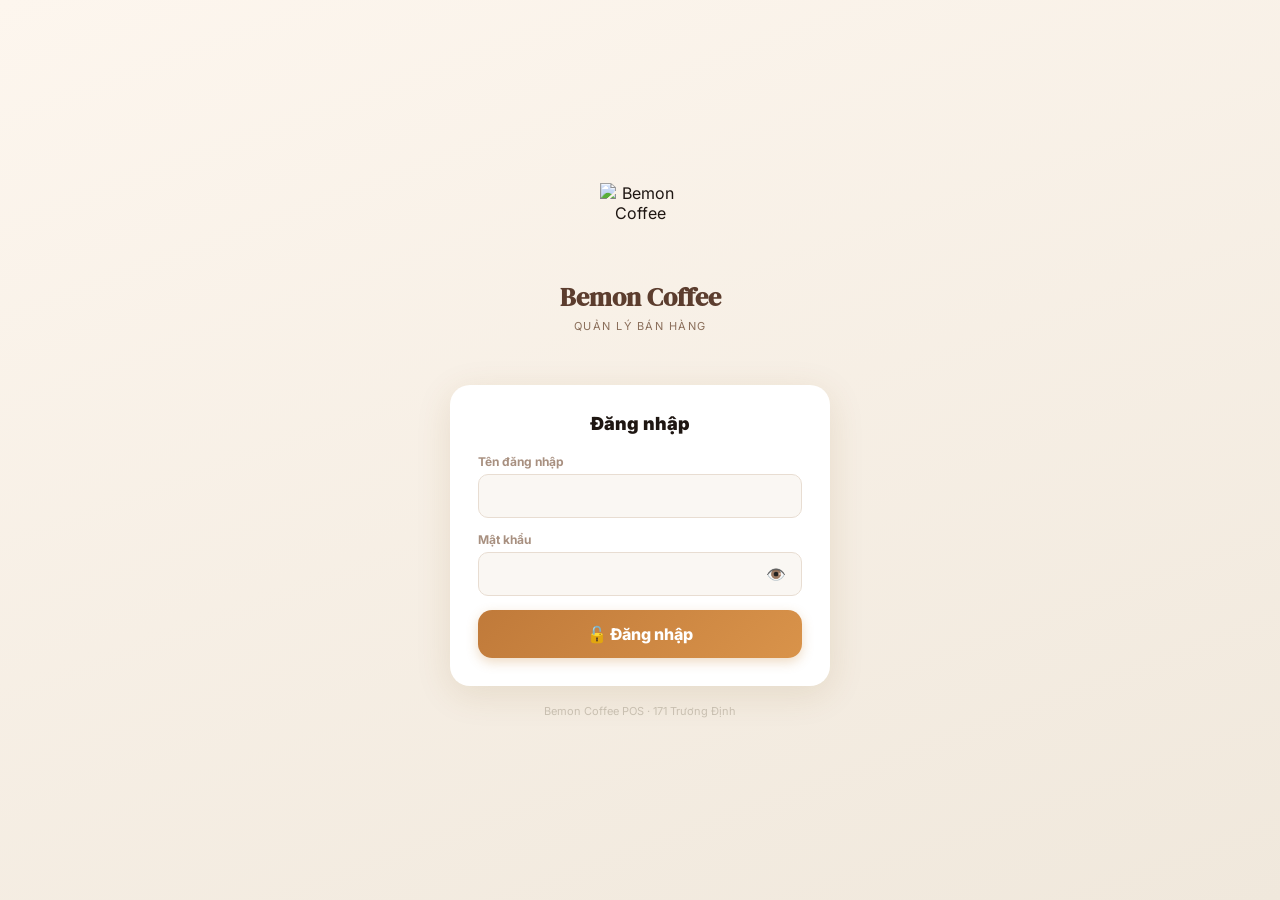
==== index.html @ fe80390f "Update index.html" ====
<!DOCTYPE html>
<html lang="vi">
<head>
<meta charset="UTF-8"/>
<meta name="viewport" content="width=device-width,initial-scale=1,viewport-fit=cover,maximum-scale=1,user-scalable=no"/>
<title>Bemon Coffee POS</title>
<link rel="icon" type="image/png" href="logo.png"/>
<link rel="apple-touch-icon" href="logo.png"/>
<link href="https://fonts.googleapis.com/css2?family=Inter:wght@400;500;600;700;800;900&family=DM+Serif+Display&display=swap&display=swap" rel="stylesheet"/>
<!-- Firebase SDK -->
<script src="https://www.gstatic.com/firebasejs/10.11.0/firebase-app-compat.js"></script>
<script src="https://www.gstatic.com/firebasejs/10.11.0/firebase-firestore-compat.js"></script>
<script src="https://cdn.jsdelivr.net/npm/chart.js@4.4.0/dist/chart.umd.min.js"></script>
<style>
*{box-sizing:border-box;margin:0;padding:0;-webkit-tap-highlight-color:transparent}
:root{--brown:#5C3D2E;--accent:#C07A3A;--accent2:#D9934A;--accent-light:#FEF3E8;--bg:#F7F3EF;--card:#FFFFFF;--border:#E8DDD2;--border-light:#F0EAE2;--text:#1E1612;--sub:#8A6E5A;--muted:#A89080;--green:#16A34A;--red:#DC2626;--blue:#2563EB;--r-sm:8px;--r-md:12px;--r-lg:16px;--r-xl:20px;--r-2xl:24px;--shadow-xs:0 1px 3px rgba(0,0,0,.06);--shadow-sm:0 2px 8px rgba(92,61,46,.08);--shadow-md:0 4px 16px rgba(92,61,46,.12)}
::-webkit-scrollbar{width:0;height:0}
html,body{height:100%;background:var(--bg);color:var(--text);overflow:hidden;font-family:'Inter',sans-serif}
button,input,select,textarea{font-family:'Inter',sans-serif}
input,select{-webkit-appearance:none;appearance:none}
input[type=text],input[type=password],input[type=number]{font-size:16px!important;-webkit-transform:translateZ(0);transform:translateZ(0)}
input[type=date]{font-size:14px!important}
@keyframes slideUp{from{transform:translateY(100%);opacity:.5}to{transform:translateY(0);opacity:1}}
@keyframes fadeIn{from{opacity:0;transform:translateY(6px)}to{opacity:1;transform:translateY(0)}}
.slide-up{animation:slideUp .26s cubic-bezier(.32,1,.55,1)}
.fade-in{animation:fadeIn .22s ease}

/* ── Layout ── */
#login-wrap{position:fixed;inset:0;z-index:1000;background:linear-gradient(160deg,#fdf6ee,#f0e8dc);display:flex;flex-direction:column;align-items:center;justify-content:center;padding:20px}
#app{height:100dvh;display:flex;flex-direction:column;display:none}
#header{background:#fff;border-bottom:1px solid var(--border);padding:12px 16px;padding-top:calc(env(safe-area-inset-top,0px) + 12px);display:flex;align-items:center;justify-content:space-between;flex-shrink:0;box-shadow:0 2px 6px rgba(120,80,20,.06);z-index:50;position:relative}
#content-area{flex:1;overflow:hidden;position:relative}
.page{position:absolute;inset:0;overflow-y:auto;overflow-x:hidden;-webkit-overflow-scrolling:touch;padding:14px 14px 90px;opacity:0;pointer-events:none;transition:opacity .15s}
.page.active{opacity:1;pointer-events:auto}
#bottom-nav{position:fixed;bottom:0;left:0;right:0;background:#fff;border-top:1px solid var(--border);display:flex;padding-bottom:env(safe-area-inset-bottom,0px);z-index:100;box-shadow:0 -2px 10px rgba(120,80,20,.07)}
.nb{flex:1;padding:9px 0 7px;background:transparent;border:none;cursor:pointer;display:flex;flex-direction:column;align-items:center;gap:2px}
.nb .ni{width:22px;height:22px;display:flex;align-items:center;justify-content:center;color:var(--muted);transition:color .15s}
.nb.on .ni{color:var(--accent)}
.nb .nl{font-size:10px;font-weight:700;color:var(--sub)}
.nb.on .nl{color:var(--accent)}
.nb .nd{width:20px;height:2.5px;background:var(--accent);border-radius:2px;display:none}
.nb.on .nd{display:block}

/* ── Toast ── */
#toast{position:fixed;top:calc(env(safe-area-inset-top,0px)+14px);left:50%;transform:translateX(-50%) translateY(-10px);background:#22c55e;color:#fff;padding:10px 22px;border-radius:40px;font-weight:800;font-size:14px;z-index:9999;box-shadow:0 4px 18px rgba(34,197,94,.35);white-space:nowrap;opacity:0;transition:opacity .25s,transform .25s;pointer-events:none}
#toast.show{opacity:1;transform:translateX(-50%) translateY(0)}

/* ── Overlay / Sheet / Modal ── */
.overlay{position:fixed;inset:0;z-index:400;display:flex;flex-direction:column;justify-content:flex-end;visibility:hidden;pointer-events:none}
.overlay.on{visibility:visible;pointer-events:auto}
.ov-bg{position:absolute;inset:0;background:rgba(0,0,0,.45);backdrop-filter:blur(3px);opacity:0;transition:opacity .25s}
.overlay.on .ov-bg{opacity:1}
.sh-body{position:relative;background:#fff;border-radius:20px 20px 0 0;max-height:86vh;display:flex;flex-direction:column;box-shadow:0 -6px 32px rgba(0,0,0,.16);transform:translateY(100%);transition:transform .26s cubic-bezier(.32,1,.55,1)}
.overlay.on .sh-body{transform:translateY(0)}
.sh-handle{width:40px;height:4px;background:#d0c4b0;border-radius:2px;margin:12px auto 0;flex-shrink:0}
.sh-hdr{display:flex;align-items:center;justify-content:space-between;padding:10px 18px 8px;flex-shrink:0}
.sh-title{font-weight:900;font-size:16px;color:var(--text)}
.sh-close{background:var(--bg);border:none;border-radius:8px;width:30px;height:30px;cursor:pointer;font-size:16px;color:var(--muted);display:flex;align-items:center;justify-content:center}
.sh-body>.sh-content{flex:1;overflow-y:auto;padding:0 18px 28px;-webkit-overflow-scrolling:touch}

/* form modal — higher z */
.fm{z-index:500}
.fm .sh-body{max-height:93vh}

/* ── Login ── */
.login-card{background:#fff;border-radius:20px;padding:28px;width:100%;max-width:380px;box-shadow:0 8px 36px rgba(120,80,20,.12)}
.login-logo{width:80px;height:80px;display:block;margin:0 auto 16px;object-fit:contain}
.login-brand{font-family:'DM Serif Display',serif;font-size:26px;color:var(--brown);font-weight:700;text-align:center}
.login-sub{font-size:11px;color:var(--sub);text-align:center;letter-spacing:1.5px;margin-top:4px;margin-bottom:28px}
.login-err{background:#fee2e2;color:#dc2626;border-radius:10px;padding:10px 14px;font-size:13px;font-weight:700;margin-bottom:14px;display:none;text-align:center}
.pass-wrap{position:relative}
.pass-eye{position:absolute;right:12px;top:50%;transform:translateY(-50%);background:none;border:none;cursor:pointer;font-size:16px;padding:4px;color:var(--muted)}

/* ── Form fields ── */
.fg{margin-bottom:14px}
.fl{font-size:12px;font-weight:700;color:var(--muted);display:block;margin-bottom:5px}
.fi{width:100%;background:#faf7f3;border:1.5px solid var(--border);border-radius:10px;padding:11px 13px;font-size:16px;color:var(--text);outline:none;transition:border-color .15s;-webkit-transform:translateZ(0);transform:translateZ(0)}
.fi:focus{border-color:var(--accent)}
.fi-pass{padding-right:42px}
.form-row{display:grid;grid-template-columns:1fr 1fr;gap:10px}
.cogs-box{background:#fffbeb;border:1.5px solid #fde68a;border-radius:12px;padding:12px 14px;margin-bottom:14px}
.cogs-title{font-size:12px;font-weight:800;color:#92400e;margin-bottom:8px}

/* ── Buttons ── */
.btn{border:none;border-radius:12px;padding:12px 18px;font-weight:800;font-size:14px;cursor:pointer;transition:all .15s;display:inline-flex;align-items:center;justify-content:center;gap:6px}
.btn-pr{background:linear-gradient(135deg,var(--accent),var(--accent2));color:#fff;box-shadow:0 4px 12px rgba(200,135,58,.3)}
.btn-pr:active{filter:brightness(.92)}
.btn-gh{background:var(--bg);color:var(--muted);border:1px solid var(--border)}
.btn-dn{background:#fee2e2;color:#dc2626;border:1px solid #fca5a5}
.btn-gn{background:linear-gradient(135deg,#16a34a,#22c55e);color:#fff}
.btn-full{width:100%}
.btn-row{display:flex;gap:10px}
.btn-sm-edit{background:#f0f6ff;color:#3b82f6;border:1px solid #bfdbfe;border-radius:8px;padding:5px 10px;cursor:pointer;font-size:12px;font-weight:700}
.btn-sm-del{background:#fee2e2;color:#dc2626;border:1px solid #fca5a5;border-radius:8px;padding:5px 10px;cursor:pointer;font-size:12px;font-weight:700}

/* ── Header action button ── */
.hbtn{background:var(--bg);border:1px solid var(--border);border-radius:10px;padding:7px 12px;cursor:pointer;font-weight:800;font-size:12px;color:var(--muted);display:flex;align-items:center;gap:5px}
.hbtn-ac{background:linear-gradient(135deg,var(--accent),var(--accent2));color:#fff;border:none;box-shadow:0 3px 8px rgba(200,135,58,.25)}
.hbtn-gn{background:linear-gradient(135deg,#16a34a,#22c55e);color:#fff;border:none}
.hbtn-rd{background:#fee2e2;color:#dc2626;border:1px solid #fca5a5}
#cart-fab{position:relative}
#cart-badge{position:absolute;top:-6px;right:-6px;background:#e53e3e;color:#fff;border-radius:50%;width:18px;height:18px;font-size:10px;font-weight:900;display:none;align-items:center;justify-content:center}

/* ── Cards ── */
.card{background:#fff;border:1.5px solid var(--border);border-radius:14px;padding:14px;box-shadow:0 2px 6px rgba(120,80,20,.04);margin-bottom:12px}
.sc{background:#fff;border-radius:13px;padding:12px;box-shadow:0 2px 6px rgba(120,80,20,.04)}
.sc-icon{font-size:19px;margin-bottom:3px}
.sc-label{font-size:10px;color:var(--muted);font-weight:600;margin-bottom:2px}
.sc-val{font-weight:900;font-size:14px}
.sc-sub{font-size:9px;color:var(--sub);margin-top:1px}
.grid2{display:grid;grid-template-columns:1fr 1fr;gap:10px;margin-bottom:12px}
.grid3{display:grid;grid-template-columns:1fr 1fr 1fr;gap:8px;margin-bottom:12px}
.grid4{display:grid;grid-template-columns:1fr 1fr 1fr 1fr;gap:6px}

/* ── Chips ── */
.chip-row{display:flex;gap:8px;overflow-x:auto;padding-bottom:8px;margin-bottom:12px;-webkit-overflow-scrolling:touch}
.chip{flex-shrink:0;background:#fff;color:var(--muted);border:1px solid var(--border);border-radius:20px;padding:7px 14px;cursor:pointer;font-weight:700;font-size:13px;display:flex;align-items:center;gap:4px;white-space:nowrap;transition:all .13s}
.chip.on{background:var(--accent);color:#fff;border-color:var(--accent)}
.chip svg{flex-shrink:0;vertical-align:middle}
.chip.on svg{stroke:#fff!important}

/* ── Menu grid ── */
.mgrid{display:grid;grid-template-columns:repeat(auto-fill,minmax(152px,1fr));gap:10px}
.mi{background:#fff;border:1.5px solid var(--border);border-radius:14px;padding:12px;cursor:pointer;transition:transform .12s,box-shadow .12s}
.mi:active{transform:scale(.97);box-shadow:0 4px 12px rgba(120,80,20,.1)}
.mi-icon{width:44px;height:44px;border-radius:12px;display:flex;align-items:center;justify-content:center;margin:0 auto 10px}
.mi-name{font-weight:800;font-size:12px;line-height:1.35;color:var(--text);margin-bottom:1px}
.mi-cat{font-size:10px;color:var(--sub);margin-bottom:8px}
.sz-row{display:flex;gap:3px;margin-bottom:8px}
.sz-btn{flex:1;border:1px solid var(--border);border-radius:7px;font-size:10px;font-weight:700;padding:4px 0;cursor:pointer;background:#f5f0eb;color:var(--muted);line-height:1.3;transition:all .1s}
.sz-btn.on{background:var(--accent);color:#fff;border-color:var(--accent)}
.mi-foot{display:flex;justify-content:space-between;align-items:center}
.mi-price{color:var(--accent);font-weight:900;font-size:13px}
.add-btn{background:linear-gradient(135deg,var(--accent),var(--accent2));color:#fff;border:none;border-radius:8px;width:28px;height:28px;cursor:pointer;font-size:17px;font-weight:900;display:flex;align-items:center;justify-content:center;transition:filter .12s}
.add-btn:active{filter:brightness(.88)}

/* ── Cart / Pay ── */
.ci{background:#faf7f3;border-radius:12px;padding:11px 13px;margin-bottom:8px;display:flex;align-items:center;gap:10px;border:1px solid #ede5d8}
.ci-name{font-weight:700;font-size:13px;overflow:hidden;text-overflow:ellipsis;white-space:nowrap}
.sz-badge{background:#f0e8dc;color:var(--muted);font-size:10px;font-weight:800;padding:1px 6px;border-radius:4px}
.ci-price{color:var(--accent);font-size:12px;font-weight:800}
.qrow{display:flex;align-items:center;gap:6px;flex-shrink:0}
.qbtn{background:#f0e8e0;color:var(--muted);border:none;border-radius:8px;width:30px;height:30px;cursor:pointer;font-weight:800;font-size:16px;display:flex;align-items:center;justify-content:center;transition:background .1s}
.qbtn:active{background:var(--accent);color:#fff}
.pay-grid{display:grid;grid-template-columns:1fr 1fr;gap:8px;margin-bottom:18px}
.pc{border:1.5px solid var(--border);border-radius:12px;padding:12px 10px;cursor:pointer;display:flex;align-items:center;gap:8px;background:#fff;transition:all .13s;text-align:left;width:100%}
.pc-icon{width:28px;height:28px;display:flex;align-items:center;justify-content:center;flex-shrink:0}
.pc-name{font-weight:800;font-size:13px}
.pc-check{font-size:10px;font-weight:700;margin-top:2px}

/* ── Invoice sheet ── */
.inv-tbl-hdr{display:grid;grid-template-columns:1fr 28px 76px 78px;padding:8px 12px;background:#f0e8dc;gap:4px}
.inv-tbl-row{display:grid;grid-template-columns:1fr 28px 76px 78px;padding:9px 12px;gap:4px;border-bottom:1px dashed var(--border);align-items:center}
.inv-tbl-row:last-child{border-bottom:none}
.inv-tbl-row:nth-child(even){background:#fff}
.inv-tbl-row:nth-child(odd){background:#faf7f3}
.th{font-size:10px;font-weight:800;color:var(--muted)}
.tr{text-align:right}
.inv-grand{display:flex;justify-content:space-between;border-top:2px solid var(--text);padding-top:10px;margin-top:8px}
.inv-sheet-foot{display:flex;gap:10px;padding:12px 20px;padding-bottom:calc(env(safe-area-inset-bottom,0px)+12px);border-top:1px solid #f0e8dc;background:#fff;flex-shrink:0}

/* ── Report stats row ── */
.rpt-hdr{display:flex;align-items:flex-start;justify-content:space-between;margin-bottom:14px;gap:8px;flex-wrap:wrap}
.rpt-title-block{flex:1;min-width:0}
.rpt-title{font-weight:900;font-size:17px;color:var(--text)}
.rpt-sub{font-size:11px;color:var(--sub);margin-top:2px}
.rpt-controls{display:flex;gap:6px;align-items:center;flex-wrap:wrap}
.rpt-stats-scroll{display:flex;gap:8px;overflow-x:auto;-webkit-overflow-scrolling:touch;padding-bottom:4px;margin-bottom:12px}
.rpt-stat{background:#fff;border:1.5px solid var(--border);border-radius:12px;padding:12px 14px;flex-shrink:0;min-width:120px;box-shadow:0 2px 6px rgba(120,80,20,.04)}
.rpt-stat-label{font-size:10px;color:var(--muted);font-weight:600;margin-bottom:4px}
.rpt-stat-val{font-weight:900;font-size:15px;margin-bottom:2px}
.rpt-stat-sub{font-size:10px;color:var(--sub)}
/* Stacked chart legend */
.chart-legend{display:flex;gap:12px;margin-bottom:10px;flex-wrap:wrap}
.cl-item{display:flex;align-items:center;gap:5px;font-size:11px;color:var(--muted);font-weight:600}
.cl-dot{width:10px;height:10px;border-radius:3px;flex-shrink:0}
/* Product table */
.ptbl{width:100%;border-collapse:collapse;font-size:12px;min-width:520px}
.ptbl thead tr{background:#faf7f3}
.ptbl th{padding:9px 8px;text-align:left;font-weight:800;font-size:10px;color:var(--muted);border-bottom:1.5px solid var(--border);white-space:nowrap}
.ptbl th.tr{text-align:right}
.ptbl td{padding:10px 8px;border-bottom:1px solid #f5f0eb;vertical-align:middle}
.ptbl td.tr{text-align:right}
.ptbl tbody tr:hover{background:#fdf9f5}
.cat-badge{border-radius:20px;padding:3px 9px;font-size:10px;font-weight:700;display:inline-flex;align-items:center;gap:3px;white-space:nowrap}
.pct-badge{border-radius:6px;padding:2px 7px;font-size:11px;font-weight:800}
/* Podium cards */
.podium-row{display:grid;grid-template-columns:1fr 1fr 1fr;gap:10px;margin-bottom:16px}
.pod-card{background:#fff;border:1.5px solid var(--border);border-radius:16px;padding:16px 12px;text-align:center;box-shadow:0 3px 12px rgba(120,80,20,.07);position:relative;overflow:hidden}
.pod-medal{font-size:30px;margin-bottom:6px;display:block}
.pod-name{font-weight:800;font-size:12px;line-height:1.4;margin-bottom:3px;color:var(--text)}
.pod-cat{font-size:10px;color:var(--sub);margin-bottom:8px;display:flex;align-items:center;justify-content:center;gap:3px}
.pod-rev{font-weight:900;font-size:14px;margin-bottom:3px}
.pod-info{font-size:10px;color:var(--muted)}
.pod-profit{font-size:11px;font-weight:800;margin-top:4px}
/* Report filter row */
.rpt-filter-card{background:#fff;border:1.5px solid var(--border);border-radius:14px;padding:12px 14px;margin-bottom:12px;box-shadow:0 2px 6px rgba(120,80,20,.04)}
.mode-toggle{display:flex;background:var(--bg);border-radius:10px;padding:3px;margin-bottom:10px}
.mt-btn{flex:1;border:none;border-radius:8px;padding:8px;font-weight:700;font-size:13px;cursor:pointer;transition:all .13s;color:var(--muted);background:transparent}
.mt-btn.on{background:var(--accent);color:#fff}
.rng-row{display:flex;gap:6px}
.rng-btn{flex:1;border:1.5px solid var(--border);border-radius:9px;padding:8px 0;cursor:pointer;font-weight:700;font-size:12px;background:#fff;color:var(--muted);transition:all .13s}
.rng-btn.on{background:var(--accent);color:#fff;border-color:var(--accent)}
.pay-row{display:flex;justify-content:space-between;align-items:center;padding:9px 0;border-bottom:1px solid #f5f0eb}
.pay-row:last-child{border-bottom:none}
.chart-wrap{position:relative;height:220px}

/* ── Invoice list ── */
.inv-card{background:#fff;border:1.5px solid var(--border);border-radius:14px;padding:14px;margin-bottom:10px}
.inv-card-top{display:flex;justify-content:space-between;align-items:flex-start;margin-bottom:8px}
.item-tags{display:flex;flex-wrap:wrap;gap:5px;margin-bottom:10px}
.itag{background:#faf7f3;border:1px solid var(--border);border-radius:7px;padding:3px 8px;font-size:11px;color:var(--muted)}
.pm-badge{border-radius:6px;padding:2px 8px;font-size:11px;font-weight:800;display:inline-block}

/* ── Inventory ── */
.inv-sub-bar{background:#fff;border-bottom:1px solid var(--border);display:flex;overflow-x:auto;-webkit-overflow-scrolling:touch;flex-shrink:0}
.ist{flex-shrink:0;padding:12px 16px;background:transparent;border:none;border-bottom:2.5px solid transparent;color:var(--muted);cursor:pointer;font-weight:700;font-size:13px;white-space:nowrap}
.ist.on{color:var(--accent);border-bottom-color:var(--accent)}
.icard{background:#fff;border:1.5px solid var(--border);border-radius:14px;padding:14px;margin-bottom:8px}
.mc4{display:grid;grid-template-columns:repeat(4,1fr);gap:6px}
.mc3{display:grid;grid-template-columns:repeat(3,1fr);gap:6px}
.mcell{background:#faf7f3;border-radius:8px;padding:6px 8px;text-align:center}
.ml{font-size:9px;color:var(--sub);margin-bottom:2px}
.mv{font-weight:800;font-size:11px}
.mb-low{background:#fee2e2;color:#dc2626;border-radius:5px;padding:1px 6px;font-size:9px;font-weight:800;margin-left:6px}
.mgb{border-radius:6px;padding:3px 8px;font-size:11px;font-weight:800;display:inline-block}
.mgb-h{background:#dcfce7;color:#16a34a}
.mgb-m{background:#fef9c3;color:#92400e}
.mgb-l{background:#fee2e2;color:#dc2626}
.pblock{background:#faf7f3;border-radius:12px;padding:12px;margin-bottom:8px;border:1px solid var(--border)}
.pline{display:flex;justify-content:space-between;padding:5px 0;border-bottom:1px dashed #f0e8dc;font-size:12px}
.pline:last-child{border-bottom:none}
.void-warn{background:#fee2e2;border-radius:10px;padding:9px 12px;margin-bottom:12px;font-size:13px;color:#dc2626;font-weight:700;border:1px solid #fca5a5}

/* ── Empty state ── */
.empty{text-align:center;padding:50px 20px;color:#c8bfb0}
.empty-ic{font-size:44px;margin-bottom:10px}
.empty-tx{font-weight:700;font-size:14px}
.empty-sub{font-size:12px;margin-top:6px}

/* ── Item Detail Modal ── */
#ov-item-detail{position:fixed;inset:0;z-index:450;display:flex;align-items:flex-end;justify-content:center;visibility:hidden;pointer-events:none}
#ov-item-detail.on{visibility:visible;pointer-events:auto}
#ov-item-detail .ov-bg{position:absolute;inset:0;background:rgba(0,0,0,.5);backdrop-filter:blur(6px);opacity:0;transition:opacity .25s}
#ov-item-detail.on .ov-bg{opacity:1}
.id-card{position:relative;background:#fff;width:100%;max-width:460px;border-radius:24px 24px 0 0;max-height:92dvh;display:flex;flex-direction:column;transform:translateY(100%);transition:transform .28s cubic-bezier(.32,1,.55,1);box-shadow:0 -8px 40px rgba(0,0,0,.18)}
#ov-item-detail.on .id-card{transform:translateY(0)}
.id-handle{width:36px;height:4px;background:#d0c4b0;border-radius:2px;margin:12px auto 0;flex-shrink:0}
.id-hdr{display:flex;align-items:center;justify-content:space-between;padding:10px 18px 0;flex-shrink:0}
.id-hdr-name{font-weight:700;font-size:16px;color:var(--text);flex:1;white-space:nowrap;overflow:hidden;text-overflow:ellipsis;letter-spacing:-.2px}
.id-close{background:#f5f0eb;border:none;border-radius:50%;width:32px;height:32px;cursor:pointer;color:var(--muted);display:flex;align-items:center;justify-content:center;flex-shrink:0;transition:background .15s}
.id-close:active{background:#e8ddd0}
.id-hero{background:linear-gradient(160deg,#fdf6ee,#f0e6d4);margin:10px 18px 0;border-radius:18px;padding:22px 0 18px;text-align:center;flex-shrink:0}
.id-hero-icon{font-size:60px;line-height:1;display:block}
.id-cat-badge{display:inline-flex;align-items:center;gap:5px;margin-top:8px;padding:4px 12px;border-radius:20px;font-size:11px;font-weight:800}
.id-body{flex:1;overflow-y:auto;padding:14px 18px 4px;-webkit-overflow-scrolling:touch}
.id-sz-label{font-size:11px;font-weight:700;color:var(--muted);letter-spacing:.5px;text-transform:uppercase;margin-bottom:8px}
.id-sz-row{display:flex;gap:8px;margin-bottom:14px}
.id-sz-btn{flex:1;border:2px solid var(--border);border-radius:14px;padding:0;cursor:pointer;background:#faf7f3;text-align:center;transition:all .15s;overflow:hidden}
.id-sz-btn.on{border-color:var(--accent);background:#fff8f0;box-shadow:0 4px 14px rgba(200,135,58,.2)}
.id-sz-btn.on .id-sz-top{background:linear-gradient(135deg,var(--accent),var(--accent2))}
.id-sz-top{background:#e8ddd0;padding:8px 4px 6px;transition:background .15s}
.id-sz-name{font-weight:900;font-size:20px;color:#fff;line-height:1}
.id-sz-bottom{padding:7px 4px}
.id-sz-price{font-size:13px;font-weight:800;color:var(--accent);line-height:1}
.id-sz-note{font-size:10px;color:var(--sub);margin-top:2px}
.id-info{background:#faf7f3;border:1.5px solid var(--border);border-radius:14px;padding:12px 14px;margin-bottom:14px}
.id-info-row{display:flex;justify-content:space-between;align-items:center;padding:5px 0}
.id-info-row+.id-info-row{border-top:1px dashed var(--border)}
.id-info-label{font-size:12px;color:var(--muted);font-weight:600}
.id-info-val{font-size:14px;font-weight:800}
.id-footer{padding:12px 18px;padding-bottom:calc(env(safe-area-inset-bottom,0px)+14px);border-top:1px solid #f0e8dc;background:#fff;flex-shrink:0}
.id-qty-row{display:flex;align-items:center;justify-content:space-between;margin-bottom:12px}
.id-qty-label{font-size:13px;font-weight:700;color:var(--muted)}
.id-qty-ctrl{display:flex;align-items:center;background:#f5f0eb;border-radius:12px;padding:3px}
.id-qty-btn{width:36px;height:36px;border:none;background:transparent;font-size:20px;font-weight:700;cursor:pointer;color:var(--text);border-radius:9px;display:flex;align-items:center;justify-content:center;transition:background .12s}
.id-qty-btn:active{background:#e8ddd0}
.id-qty-num{min-width:32px;text-align:center;font-weight:900;font-size:18px}
.id-total{font-weight:900;font-size:20px;color:var(--accent);letter-spacing:-.5px}
.id-add-btn{width:100%;padding:15px;background:linear-gradient(135deg,var(--accent),var(--accent2));color:#fff;border:none;border-radius:16px;font-size:16px;font-weight:800;cursor:pointer;display:flex;align-items:center;justify-content:center;gap:8px;box-shadow:0 6px 20px rgba(200,135,58,.35);transition:all .15s;font-family:'Inter',sans-serif}
.id-add-btn:active{filter:brightness(.92);transform:scale(.98)}
@media(min-width:768px){
  /* Desktop: right sliding panel, no overlay bg */
  #ov-item-detail{position:fixed;top:calc(52px + env(safe-area-inset-top,0px));right:0;bottom:0;left:auto;width:340px;display:block;visibility:visible!important;pointer-events:none;z-index:200;background:transparent}
  #ov-item-detail .ov-bg{display:none}
  .id-card{border-radius:0;max-height:100%;max-width:100%;width:100%;height:100%;transform:translateX(100%);transition:transform .28s cubic-bezier(.32,1,.55,1);box-shadow:-4px 0 24px rgba(92,61,46,.12);border-left:1px solid var(--border)}
  #ov-item-detail.on{pointer-events:auto}
  #ov-item-detail.on .id-card{transform:translateX(0)}
  .id-handle{display:none}
  /* Shrink menu grid when panel open */
  .panel-open .page#page-order{padding-right:356px}
}
/* ── Inventory page layout ── */
#page-inventory{padding:0}
.inv-page-body{position:absolute;top:47px;left:0;right:0;bottom:0;overflow-y:auto;-webkit-overflow-scrolling:touch}
.inv-sub{display:none;padding:14px 14px 90px}
.inv-sub.on{display:block}
</style>
</head>
<body>

<!-- ── LOGIN ── -->
<div id="login-wrap">
  <div style="text-align:center;margin-bottom:24px">
    <img src="logo.png" class="login-logo" alt="Bemon Coffee"/>
    <div class="login-brand">Bemon Coffee</div>
    <div class="login-sub">QUẢN LÝ BÁN HÀNG</div>
  </div>
  <div class="login-card">
    <div style="font-weight:900;font-size:18px;text-align:center;margin-bottom:20px;color:var(--text)">Đăng nhập</div>
    <div class="fg"><label class="fl">Tên đăng nhập</label><input class="fi" id="lu" type="text" autocomplete="username" autocapitalize="none" autocorrect="off"/></div>
    <div class="fg"><label class="fl">Mật khẩu</label>
      <div class="pass-wrap"><input class="fi fi-pass" id="lp" type="password" autocomplete="current-password"/>
      <button class="pass-eye" onclick="togglePW()" id="peye">👁️</button></div>
    </div>
    <div class="login-err" id="lerr"></div>
    <button class="btn btn-pr btn-full" id="lbtn" onclick="doLogin()" style="font-size:16px;padding:14px;border-radius:14px">🔓 Đăng nhập</button>
  </div>
  <div style="text-align:center;margin-top:18px;font-size:11px;color:#c8bfb0">Bemon Coffee POS · 171 Trương Định</div>
</div>

<!-- ── APP ── -->
<div id="app">
  <div id="header">
    <div style="display:flex;align-items:center;gap:9px">
      <img src="logo.png" style="width:36px;height:36px;flex-shrink:0;object-fit:contain" alt="Bemon"/>
      <div>
        <div style="font-family:'DM Serif Display',serif;font-size:17px;color:var(--brown);line-height:1">Bemon Coffee</div>
        <div style="font-size:9px;color:var(--sub);letter-spacing:1.5px;margin-top:2px">171 Trương Định</div>
      </div>
    </div>
    <div id="hdr-actions" style="display:flex;gap:7px;align-items:center"></div>
  </div>

  <div id="content-area">
    <!-- ORDER -->
    <div class="page active fade-in" id="page-order">
      <div class="chip-row" id="cat-chips"></div>
      <div class="mgrid" id="menu-grid"></div>
    </div>
    <!-- REPORT -->
    <div class="page" id="page-report"></div>
    <!-- INVOICES -->
    <div class="page" id="page-invoices"></div>
    <!-- PRODUCTS -->
    <div class="page" id="page-products"></div>

    <!-- INVENTORY -->
    <div class="page" id="page-inventory">
      <div class="inv-sub-bar" id="inv-sub-bar">
        <button class="ist on" onclick="setInvTab('items')">Mặt hàng</button>
        <button class="ist" onclick="setInvTab('ingredients')">Nguyên liệu</button>
        <button class="ist" onclick="setInvTab('purchase')">Nhập hàng</button>
        <button class="ist" onclick="setInvTab('void')">Huỷ hàng</button>
      </div>
      <div class="inv-page-body">
        <div class="inv-sub on" id="isub-items"></div>
        <div class="inv-sub" id="isub-ingredients"></div>
        <div class="inv-sub" id="isub-purchase"></div>
        <div class="inv-sub" id="isub-void"></div>
      </div>
    </div>
  </div>

  <div id="bottom-nav">
    <button class="nb on" onclick="goTab('order')"><span class="ni"><svg width="20" height="20" viewBox="0 0 24 24" fill="none" stroke="currentColor" stroke-width="1.8" stroke-linecap="round" stroke-linejoin="round"><path d="M6 2 3 6v14c0 1.1.9 2 2 2h14c1.1 0 2-.9 2-2V6l-3-4Z"/><path d="M3 6h18"/><path d="M16 10a4 4 0 0 1-8 0"/></svg></span><span class="nl">Bán hàng</span><div class="nd"></div></button>
    <button class="nb" onclick="goTab('report')"><span class="ni"><svg width="20" height="20" viewBox="0 0 24 24" fill="none" stroke="currentColor" stroke-width="1.8" stroke-linecap="round" stroke-linejoin="round"><path d="M3 3v18h18"/><path d="M7 16V9"/><path d="M12 16V5"/><path d="M17 16v-4"/></svg></span><span class="nl">Báo cáo</span><div class="nd"></div></button>
    <button class="nb" onclick="goTab('products')"><span class="ni"><svg width="20" height="20" viewBox="0 0 24 24" fill="none" stroke="currentColor" stroke-width="1.8" stroke-linecap="round" stroke-linejoin="round"><path d="M6 9H4.5a2.5 2.5 0 0 1 0-5H6"/><path d="M18 9h1.5a2.5 2.5 0 0 0 0-5H18"/><path d="M4 22h16"/><path d="M10 14.66V17c0 .55-.47.98-.97 1.21C7.85 18.75 7 20.24 7 22"/><path d="M14 14.66V17c0 .55.47.98.97 1.21C16.15 18.75 17 20.24 17 22"/><path d="M18 2H6v7a6 6 0 0 0 12 0V2Z"/></svg></span><span class="nl">Sản phẩm</span><div class="nd"></div></button>
    <button class="nb" onclick="goTab('invoices')"><span class="ni"><svg width="20" height="20" viewBox="0 0 24 24" fill="none" stroke="currentColor" stroke-width="1.8" stroke-linecap="round" stroke-linejoin="round"><path d="M14 2H6a2 2 0 0 0-2 2v16a2 2 0 0 0 2 2h12a2 2 0 0 0 2-2V8Z"/><path d="M14 2v6h6"/><path d="M9 13h6"/><path d="M9 17h4"/></svg></span><span class="nl">Hoá đơn</span><div class="nd"></div></button>
    <button class="nb" onclick="goTab('inventory')"><span class="ni"><svg width="20" height="20" viewBox="0 0 24 24" fill="none" stroke="currentColor" stroke-width="1.8" stroke-linecap="round" stroke-linejoin="round"><path d="M21 8a2 2 0 0 0-1-1.73l-7-4a2 2 0 0 0-2 0l-7 4A2 2 0 0 0 3 8v8a2 2 0 0 0 1 1.73l7 4a2 2 0 0 0 2 0l7-4A2 2 0 0 0 21 16Z"/><path d="m3.3 7 8.7 5 8.7-5"/><path d="M12 22V12"/></svg></span><span class="nl">Kho</span><div class="nd"></div></button>
  </div>
</div>

<div id="toast"></div>

<!-- ── ITEM DETAIL MODAL ── -->
<div id="ov-item-detail">
  <div class="ov-bg" id="idm-bg"></div>
  <div class="id-card">
    <div class="id-handle"></div>
    <div class="id-hdr">
      <div class="id-hdr-name" id="idm-title">Chi tiết món</div>
      <button class="id-close" id="idm-close" aria-label="Đóng"><svg width="14" height="14" viewBox="0 0 24 24" fill="none" stroke="currentColor" stroke-width="2.2" stroke-linecap="round"><line x1="18" y1="6" x2="6" y2="18"/><line x1="6" y1="6" x2="18" y2="18"/></svg></button>
    </div>
    <div class="id-hero"><span class="id-hero-icon" id="idm-icon">☕</span><div id="idm-badge"></div></div>
    <div class="id-body" id="idm-body"></div>
    <div class="id-footer" id="idm-footer"></div>
  </div>
</div>

<!-- ── SHEETS ── -->
<div class="overlay" id="ov-cart">
  <div class="ov-bg" onclick="closeOv('ov-cart')"></div>
  <div class="sh-body">
    <div class="sh-handle"></div>
    <div class="sh-hdr"><div class="sh-title" id="cart-title">🛒 Giỏ hàng</div><button class="sh-close" onclick="closeOv('ov-cart')">✕</button></div>
    <div class="sh-content" id="cart-body"></div>
  </div>
</div>

<div class="overlay" id="ov-pay">
  <div class="ov-bg" onclick="closeOv('ov-pay')"></div>
  <div class="sh-body" style="max-height:78vh">
    <div class="sh-handle"></div>
    <div class="sh-hdr"><div class="sh-title">💳 Thanh toán</div><button class="sh-close" onclick="closeOv('ov-pay')">✕</button></div>
    <div class="sh-content" id="pay-body"></div>
  </div>
</div>

<div class="overlay" id="ov-inv">
  <div class="ov-bg" id="ov-inv-bg"></div>
  <div class="sh-body" style="max-height:93dvh;overflow:hidden;display:flex;flex-direction:column">
    <div class="sh-handle"></div>
    <div style="flex:1;overflow-y:auto;-webkit-overflow-scrolling:touch;padding:0" id="inv-body"></div>
    <div id="inv-foot" style="display:flex;gap:10px;padding:12px 20px;padding-bottom:calc(env(safe-area-inset-bottom,0px)+12px);border-top:1px solid #f0e8dc;background:#fff;flex-shrink:0"></div>
  </div>
</div>

<!-- form modals -->
<div class="overlay fm" id="ov-item-form">
  <div class="ov-bg" onclick="closeOv('ov-item-form')"></div>
  <div class="sh-body">
    <div class="sh-handle"></div>
    <div class="sh-hdr"><div class="sh-title" id="item-form-title">➕ Thêm mặt hàng</div><button class="sh-close" onclick="closeOv('ov-item-form')">✕</button></div>
    <div class="sh-content" id="item-form-body"></div>
  </div>
</div>

<div class="overlay fm" id="ov-ing-form">
  <div class="ov-bg" onclick="closeOv('ov-ing-form')"></div>
  <div class="sh-body">
    <div class="sh-handle"></div>
    <div class="sh-hdr"><div class="sh-title" id="ing-form-title">➕ Thêm nguyên liệu</div><button class="sh-close" onclick="closeOv('ov-ing-form')">✕</button></div>
    <div class="sh-content" id="ing-form-body"></div>
  </div>
</div>

<div class="overlay fm" id="ov-purch-form">
  <div class="ov-bg" id="purch-cancel-btn"></div>
  <div class="sh-body">
    <div class="sh-handle"></div>
    <div class="sh-hdr"><div class="sh-title">🚚 Tạo phiếu nhập hàng</div><button class="sh-close" id="purch-cancel-btn">✕</button></div>
    <div class="sh-content" id="purch-form-body"></div>
  </div>
</div>

<div class="overlay fm" id="ov-void-form">
  <div class="ov-bg" id="void-cancel-btn"></div>
  <div class="sh-body">
    <div class="sh-handle"></div>
    <div class="sh-hdr"><div class="sh-title">🗑️ Tạo phiếu huỷ hàng</div><button class="sh-close" id="void-cancel-btn">✕</button></div>
    <div class="sh-content" id="void-form-body"></div>
  </div>
</div>

<script>
// ═══════════════════════════════════════
//  FIREBASE — Cloud sync thực thời gian
// ═══════════════════════════════════════
const _FB_CFG={
  apiKey:"AIzaSyBtSeBGNPOwKRYOt0VEAMx6VP4e_iuw2o",
  authDomain:"bemon-coffee-pos.firebaseapp.com",
  projectId:"bemon-coffee-pos",
  storageBucket:"bemon-coffee-pos.firebasestorage.app",
  messagingSenderId:"803940198449",
  appId:"1:803940198449:web:3f7ecd204c3778999acd10"
};
if(!firebase.apps.length)firebase.initializeApp(_FB_CFG);
const _DB=firebase.firestore();
const _COL="bemon_pos_data",_DOC="store_v1";
let _fbUnsub=null,_fbLastWrite=0,_fbWriteTimer=null;

// Ghi lên cloud (debounce 1.5s)
function fbSave(payload){
  clearTimeout(_fbWriteTimer);
  _fbWriteTimer=setTimeout(function(){
    _fbLastWrite=Date.now();
    payload._ts=_fbLastWrite;
    _DB.collection(_COL).doc(_DOC).set(payload)
      .then(function(){console.log("☁️ Đã sync cloud");})
      .catch(function(e){console.warn("⚠️ Lỗi cloud:",e);});
  },1500);
}

// Lắng nghe realtime
function fbListen(cb){
  if(_fbUnsub)_fbUnsub();
  _fbUnsub=_DB.collection(_COL).doc(_DOC)
    .onSnapshot(function(snap){
      if(Date.now()-_fbLastWrite<2500)return;// bỏ qua echo
      if(snap.exists){var d=snap.data();if(d&&d._ts)cb(d);}
    },function(e){console.warn("Listen err:",e);});
}

// ═══════════════════════════════════════
//  CONSTANTS
// ═══════════════════════════════════════
const CRED={u:'bemoncoffee0509',p:'Bemon0509.'};
const CATS={'Robusta':{icon:'☕',color:'#6F4E37'},'Arabica':{icon:'🫘',color:'#3E2723'},'Trà':{icon:'🍵',color:'#2E7D32'},'Khác':{icon:'🍫',color:'#AD1457'},'Topping':{icon:'✨',color:'#F57F17'}};
// Payment method icons
const _IC_CASH='<svg width="22" height="22" viewBox="0 0 24 24" fill="none" stroke="#16a34a" stroke-width="1.8" stroke-linecap="round" stroke-linejoin="round"><rect x="2" y="6" width="20" height="12" rx="2"/><circle cx="12" cy="12" r="2"/><path d="M6 12h.01M18 12h.01"/></svg>';
const _IC_TRANSFER='<svg width="22" height="22" viewBox="0 0 24 24" fill="none" stroke="#2563eb" stroke-width="1.8" stroke-linecap="round" stroke-linejoin="round"><rect x="3" y="9" width="18" height="12" rx="1"/><path d="M3 9 12 3l9 6"/><line x1="9" y1="9" x2="9" y2="21"/><line x1="15" y1="9" x2="15" y2="21"/></svg>';
const _IC_SHOPEE='<img src="[data-uri]" style="width:28px;height:28px;object-fit:contain;border-radius:6px">';
const _IC_GRAB='<img src="[data-uri]" style="width:28px;height:28px;object-fit:contain;border-radius:4px">';
const PMS=[
  {id:'cash',lb:'Tiền mặt',ic:_IC_CASH,c:'#16a34a'},
  {id:'transfer',lb:'Chuyển khoản',ic:_IC_TRANSFER,c:'#2563eb'},
  {id:'shopeefood',lb:'ShopeeFood',ic:_IC_SHOPEE,c:'#f97316'},
  {id:'grabfood',lb:'GrabFood',ic:_IC_GRAB,c:'#00b14f'},
];

// ═══════════════════════════════════════
//  STATE
// ═══════════════════════════════════════
const S={
  tab:'order', invTab:'items',
  selCat:'Tất cả', sizes:{},
  cart:[], orders:[],
  pm:'cash', curInv:null,
  rMode:'range', rRange:7,
  rFrom:(()=>{const d=new Date();d.setDate(d.getDate()-6);return d.toISOString().slice(0,10)})(),
  rTo:new Date().toISOString().slice(0,10),
  ifDate:'', ifPay:'all',
  itemEditId:null, ingEditId:null,
  pLines:[{ig:'',qty:'',uc:''}], pNote:'',
  vIng:'', vQty:'', vReason:'',
  items:[
    // ── Robusta ──
    // COGS tính theo file: Robusta 68.78đ/ml, Đường 18.33đ/ml, Sữa đặc 49.07đ/gr, Bộ ly 1.100đ
    {id:1, n:'Cà phê đen',              cat:'Robusta',pM:16000,pL:20000,cM:5410, cL:7565},
    {id:2, n:'Cà phê sữa',              cat:'Robusta',pM:18000,pL:25000,cM:6699, cL:9498},
    {id:3, n:'Bạc xỉu',                 cat:'Robusta',pM:18000,pL:25000,cM:4635, cL:7680},
    {id:4, n:'Cà phê kem muối',         cat:'Robusta',pM:20000,pL:27000,cM:7275, cL:10022},
    {id:5, n:'Cà phê kem dẻo',          cat:'Robusta',pM:25000,pL:32000,cM:7300, cL:10608},
    {id:6, n:'Cà phê sữa tươi hạt dẻ', cat:'Robusta',pM:25000,pL:32000,cM:7910, cL:11489},
    {id:7, n:'Cà phê sữa tươi kem muối',cat:'Robusta',pM:25000,pL:32000,cM:7275, cL:10022},
    {id:8, n:'Cà phê sữa tươi Caramel', cat:'Robusta',pM:25000,pL:32000,cM:6235, cL:8962},
    // ── Arabica ── (Arabica tính theo GRAM: 420đ/gr)
    {id:9, n:'Espresso',                cat:'Arabica',pM:20000,pL:26000,cM:4460, cL:7820},
    {id:10,n:'Americano',               cat:'Arabica',pM:20000,pL:26000,cM:4460, cL:7820},
    {id:11,n:'Cappuccino',              cat:'Arabica',pM:26000,pL:35000,cM:7260, cL:30500},
    {id:12,n:'Latte',                   cat:'Arabica',pM:26000,pL:35000,cM:7260, cL:30500},
    {id:13,n:'Coldbrew',                cat:'Arabica',pM:20000,pL:28000,cM:4400, cL:6050},
    {id:14,n:'Coldbrew sữa tươi',       cat:'Arabica',pM:24000,pL:35000,cM:4400, cL:6050},
    {id:15,n:'Coldbrew chai',           cat:'Arabica',pM:null, pL:40000,cM:null,  cL:10410},
    // ── Trà ──
    {id:16,n:'Trà Hibicus',             cat:'Trà',    pM:20000,pL:26000,cM:6432, cL:7824},
    {id:17,n:'Trà sen',                 cat:'Trà',    pM:24000,pL:28000,cM:6432, cL:7824},
    {id:18,n:'Trà đào chanh sả',        cat:'Trà',    pM:24000,pL:28000,cM:8077, cL:10580},
    {id:19,n:'Trà đào sữa',             cat:'Trà',    pM:24000,pL:32000,cM:8326, cL:10705},
    // ── Khác ──
    {id:20,n:'Socola sữa',              cat:'Khác',   pM:18000,pL:24000,cM:5211, cL:7923},
    {id:21,n:'Socola kem muối',         cat:'Khác',   pM:22000,pL:26000,cM:5211, cL:7923},
    {id:22,n:'Matcha latte',            cat:'Khác',   pM:22000,pL:28000,cM:6347, cL:8808},
    // ── Topping ──
    {id:23,n:'Kem muối',                cat:'Topping',pM:7000, pL:7000, cM:1100, cL:1100},
    {id:24,n:'Kem dẻo',                 cat:'Topping',pM:7000, pL:7000, cM:1100, cL:1100},
    {id:25,n:'Thạch cà phê',            cat:'Topping',pM:7000, pL:7000, cM:1100, cL:1100},
    {id:26,n:'Trà xanh',                cat:'Topping',pM:7000, pL:7000, cM:1100, cL:1100},
    {id:27,n:'Đào lát',                 cat:'Topping',pM:7000, pL:7000, cM:1100, cL:1100},
  ],
  // ── Nguyên liệu từ file COGS-Bemon.xlsx (tồn kho = 0, nhập sau) ──
  // cp = giá đơn vị (đ/đơn vị) tính từ: Giá nhập / Số lượng
  ings:[
    // Cà phê
    {id:'i1', n:'Cà phê Robusta',      u:'ml',   cp:68.78,  st:0, note:'260k/3780ml | 1kg=63ly, 1ly=60ml'},
    {id:'i2', n:'Cà phê Arabica',      u:'gr',   cp:420,    st:0, note:'420k/1000gr | 1kg=133ly, 1ly=8gr(M)/16gr(L)'},
    {id:'i3', n:'Cà phê Coldbrew',     u:'ml',   cp:33,     st:0, note:'330k/10000ml'},
    // Sữa
    {id:'i4', n:'Sữa tươi Vinamilk',   u:'ml',   cp:35,     st:0, note:'35k/1000ml'},
    {id:'i5', n:'Sữa đặc',             u:'gr',   cp:49.07,  st:0, note:'63k/1284gr'},
    {id:'i6', n:'Sữa rich',            u:'gr',   cp:68.28,  st:0, note:'31k/454gr'},
    // Bột
    {id:'i7', n:'Bột Cacao',           u:'gr',   cp:276,    st:0, note:'138k/500gr'},
    {id:'i8', n:'Bột Matcha',          u:'gr',   cp:675,    st:0, note:'135k/200gr'},
    {id:'i9', n:'Bột base (kem dẻo)',  u:'gr',   cp:155,    st:0, note:'155k/1000gr'},
    // Trà
    {id:'i10',n:'Trà đào Cozy',        u:'ml',   cp:18.07,  st:0, note:'660k/36520ml | 1kg=36.52L'},
    {id:'i11',n:'Trà oolong Lộc Phát', u:'ml',   cp:1.2,    st:0, note:'300k/250000ml | 1kg=25L'},
    {id:'i12',n:'Trà lai wao',         u:'ml',   cp:5.04,   st:0, note:'210k/41667ml | 1kg=41.67L'},
    // Hoa quả & syrup
    {id:'i13',n:'Đào Lon',             u:'miếng',cp:970.59, st:0, note:'33k/34 miếng | 1 lon=28 miếng'},
    {id:'i14',n:'Hạt sen',             u:'gr',   cp:120,    st:0, note:'120k/1000gr'},
    {id:'i15',n:'Hoa Hibiscus+syrup',  u:'gr',   cp:61,     st:0, note:'61k/1000gr'},
    {id:'i16',n:'Syrup đào',           u:'ml',   cp:198,    st:0, note:'198k/1000ml'},
    {id:'i17',n:'Syrup hạt dẻ',        u:'ml',   cp:213,    st:0, note:'213k/1000ml'},
    {id:'i18',n:'Sốt Caramel muối',    u:'gr',   cp:153.13, st:0, note:'98k/640gr'},
    {id:'i19',n:'Chanh giấy',          u:'ml',   cp:55.56,  st:0, note:'25k/450ml cốt chanh'},
    // Khác
    {id:'i20',n:'Đường Cát',           u:'ml',   cp:18.33,  st:0, note:'22k/1200ml'},
    {id:'i21',n:'Kem Mặn',             u:'gr',   cp:114.49, st:0, note:'29767đ/260gr | 1ly=25gr'},
    {id:'i22',n:'Kem Dẻo HH',         u:'gr',   cp:82.93,  st:0, note:'34k/410gr'},
    {id:'i23',n:'Bột jelly',           u:'gr',   cp:130,    st:0, note:'65k/500gr'},
    // Bao bì
    {id:'i24',n:'Ly 12oz',             u:'cái',  cp:700,    st:0, note:'700k/1000 cái'},
    {id:'i25',n:'Ly 16oz',             u:'cái',  cp:750,    st:0, note:'750k/1000 cái'},
    {id:'i26',n:'Nắp 93mm',            u:'cái',  cp:220,    st:0, note:'220k/1000 cái'},
    {id:'i27',n:'Bộ (Ly+Muỗng+Nắp+OH)',u:'bộ',  cp:1100,   st:0, note:'Gồm ly+muỗng+nắp+ống hút'},
    {id:'i28',n:'Bình nhựa 270ml',     u:'cái',  cp:1500,   st:0, note:'1500đ/cái'},
  ],
  purchases:[], voids:[],
  chart:[],
};

// ═══════════════════════════════════════
//  HELPERS
// ═══════════════════════════════════════
const fmt=n=>n==null?'—':new Intl.NumberFormat('vi-VN').format(n)+'đ';
const fK=n=>n==null?'—':n>=1000000?(n/1000000).toFixed(1)+'M':(n/1000).toFixed(0)+'K';
const uid=()=>Math.random().toString(36).slice(2,8).toUpperCase();
const today=()=>new Date().toLocaleDateString('vi-VN');
const isoNow=()=>new Date().toISOString().slice(0,10);
const within30=o=>{try{return(Date.now()-new Date(o.ts).getTime())<30*24*3600*1000}catch{return true}};
const pm=id=>PMS.find(p=>p.id===id)||{lb:id||'—',ic:_IC_CASH,c:'#16a34a'};
const sz=item=>S.sizes[item.id]||(item.pM!=null?'M':'L');
const pr=item=>{const s=sz(item);return s==='M'?(item.pM!=null?item.pM:item.pL):item.pL};
const cTotal=()=>S.cart.reduce((s,c)=>s+c.price*c.qty,0);
const cCount=()=>S.cart.reduce((s,c)=>s+c.qty,0);
const liveOrders=()=>S.orders.filter(within30);

// ═══════════════════════════════════════
//  LOCALSTORAGE — tự động lưu & tải
// ═══════════════════════════════════════
// v3: items/ings luôn lấy từ code (để cập nhật COGS/menu dễ dàng)
//     chỉ lưu dữ liệu giao dịch: orders, purchases, voids, cart
const DB_KEY='bemon_pos_v3';

function saveDB(){
  try{
    const data={
      orders:   S.orders,
      purchases:S.purchases,
      voids:    S.voids,
      cart:     S.cart,
      pm:       S.pm,
      _saved:   Date.now(),
      _ver:     3,
    };
    localStorage.setItem(DB_KEY, JSON.stringify(data));
    fbSave(data); // sync cloud
  }catch(e){console.warn('Lỗi lưu dữ liệu:',e);}
}

function loadDB(){
  try{
    const raw=localStorage.getItem(DB_KEY);
    if(!raw)return false;
    const data=JSON.parse(raw);
    // Chỉ restore dữ liệu giao dịch — items & ings luôn từ code mới nhất
    if(data.orders    && Array.isArray(data.orders))    S.orders    = data.orders.filter(within30);
    if(data.purchases && Array.isArray(data.purchases)) S.purchases = data.purchases;
    if(data.voids     && Array.isArray(data.voids))     S.voids     = data.voids;
    if(data.cart      && Array.isArray(data.cart))      S.cart      = data.cart;
    if(data.pm) S.pm = data.pm;
    const savedAt = data._saved ? new Date(data._saved).toLocaleString('vi-VN') : '?';
    console.log(`✅ Đã tải dữ liệu giao dịch (lưu lúc ${savedAt})`);
    return true;
  }catch(e){
    console.warn('Lỗi tải dữ liệu:',e);
    return false;
  }
}

// Tự động lưu mỗi khi có thay đổi quan trọng
function save(){ saveDB(); }

// Xoá toàn bộ giao dịch (giữ menu & nguyên liệu)
function _doWipe(){
  S.orders=[];S.purchases=[];S.voids=[];S.cart=[];S.pm='cash';
  try{
    var clean={orders:[],purchases:[],voids:[],cart:[],pm:'cash',_saved:Date.now(),_ver:3};
    localStorage.setItem(DB_KEY,JSON.stringify(clean));
  }catch(e){}
  clearTimeout(_fbWriteTimer);
  _fbLastWrite=Date.now();
  _DB.collection(_COL).doc(_DOC).delete()
    .then(function(){console.log('☁️ Đã xoá cloud');})
    .catch(function(e){console.warn('Lỗi xoá cloud:',e);});
  buildHeader();buildMenuGrid();
  if(S.tab==='report')buildReport();
  if(S.tab==='invoices')buildInvoices();
  toast('✅ Đã xoá sạch — sẵn sàng bán thật!');
}

function clearAllOrders(){
  // Bước 1: Xác nhận
  if(!confirm('⚠️ XOÁ TOÀN BỘ đơn hàng & báo cáo?\n\nThao tác này không thể hoàn tác.\nMenu & nguyên liệu được giữ nguyên.')) return;
  // Bước 2: Yêu cầu mật khẩu
  var pw=prompt('Ỹ Nhập mật khẩu đăng nhập để xác nhận xoá:');
  if(pw===null)return;// hủy
  if(pw!==CRED.p){
    toast('❌ Mật khẩu không đúng — huỷ xoá',true);
    return;
  }
  // Bước 3: Xực thực hiện
  _doWipe();
}

// ═══════════════════════════════════════
//  TOAST
// ═══════════════════════════════════════
let _tt;
function toast(msg,err=false){
  const el=document.getElementById('toast');
  el.textContent=msg;
  el.style.background=err?'#dc2626':'#22c55e';
  el.classList.add('show');
  clearTimeout(_tt);
  _tt=setTimeout(()=>el.classList.remove('show'),2600);
}

// ═══════════════════════════════════════
//  OVERLAY
// ═══════════════════════════════════════
function openOv(id){document.getElementById(id).classList.add('on')}
function closeOv(id){document.getElementById(id).classList.remove('on')}

// ═══════════════════════════════════════
//  LOGIN
// ═══════════════════════════════════════
function togglePW(){const i=document.getElementById('lp');const b=document.getElementById('peye');i.type=i.type==='password'?'text':'password';b.textContent=i.type==='password'?'👁️':'🙈'}
const SESSION_KEY='bemon_session_v1';
function doLogin(){
  const u=document.getElementById('lu').value.trim();
  const p=document.getElementById('lp').value;
  const err=document.getElementById('lerr');
  const btn=document.getElementById('lbtn');
  if(!u||!p){err.textContent='⚠️ Vui lòng nhập đầy đủ thông tin';err.style.display='block';return}
  btn.disabled=true;btn.textContent='Đang xác thực...';
  setTimeout(()=>{
    if(u===CRED.u&&p===CRED.p){
      try{localStorage.setItem(SESSION_KEY,'1');}catch(e){}
      document.getElementById('login-wrap').style.display='none';
      document.getElementById('app').style.display='flex';
      initApp();
    }else{
      err.textContent='⚠️ Tên đăng nhập hoặc mật khẩu không đúng';
      err.style.display='block';
      btn.disabled=false;btn.textContent='🔓 Đăng nhập';
    }
  },600);
}
function doLogout(){
  try{localStorage.removeItem(SESSION_KEY);}catch(e){}
  document.getElementById('app').style.display='none';
  document.getElementById('login-wrap').style.display='flex';
  document.getElementById('lu').value='';
  document.getElementById('lp').value='';
  document.getElementById('lerr').style.display='none';
  const btn=document.getElementById('lbtn');btn.disabled=false;btn.textContent='🔓 Đăng nhập';
}
// ── Auto-login nếu đã có session ──
(function(){
  try{
    if(localStorage.getItem(SESSION_KEY)==='1'){
      document.getElementById('login-wrap').style.display='none';
      document.getElementById('app').style.display='flex';
      initApp();
    }
  }catch(e){}
})();
document.getElementById('lp').addEventListener('keydown',e=>{if(e.key==='Enter')doLogin()});
document.getElementById('lu').addEventListener('keydown',e=>{if(e.key==='Enter')document.getElementById('lp').focus()});

// Auto-save mỗi 30 giây như backup
setInterval(()=>{if(document.getElementById('app').style.display!=='none')saveDB();},30000);

// ═══════════════════════════════════════
//  INIT
// ═══════════════════════════════════════
function _applyCloudData(d){
  if(d.orders    &&Array.isArray(d.orders))    S.orders    =d.orders.filter(within30);
  if(d.purchases &&Array.isArray(d.purchases)) S.purchases =d.purchases;
  if(d.voids     &&Array.isArray(d.voids))     S.voids     =d.voids;
  if(d.cart      &&Array.isArray(d.cart))      S.cart      =d.cart;
  if(d.pm) S.pm=d.pm;
  try{localStorage.setItem(DB_KEY,JSON.stringify(Object.assign({},d,{_ver:3})));}catch(e){}
}

function initApp(){
  // Bước 1: localStorage trước — hiển thị ngay
  const restored=loadDB();
  // Clean expired orders (>30 days)
  S.orders=S.orders.filter(within30);
  // Init form helpers
  S.pLines=[{ig:S.ings[0]?.id||'',qty:'',uc:''}];
  S.vIng=S.ings[0]?.id||'';
  buildCatChips();buildMenuGrid();buildHeader();
  var _bg=document.getElementById('idm-bg');
  var _cl=document.getElementById('idm-close');
  if(_bg)_bg.addEventListener('click',closeItemDetail);
  if(_cl)_cl.addEventListener('click',closeItemDetail);
  // Wire static overlay backgrounds
  var _ovinvbg=document.getElementById('ov-inv-bg');
  if(_ovinvbg)_ovinvbg.addEventListener('click',function(){closeOv('ov-inv');});
  // Bước 2: Load cloud (có thể mới hơn localStorage)
  _DB.collection(_COL).doc(_DOC).get().then(function(snap){
    if(snap.exists){
      var d=snap.data();
      var localTs=0;
      try{var lr=localStorage.getItem(DB_KEY);if(lr)localTs=(JSON.parse(lr)._saved||0);}catch(ex){}
      if(d&&d._saved&&d._saved>localTs){
        _applyCloudData(d);
        buildHeader();buildMenuGrid();
        if(S.tab==='report')buildReport();
        if(S.tab==='invoices')buildInvoices();
        toast('☁️ Đã đồng bộ từ cloud');
      }else if(restored&&S.orders.length>0){
        setTimeout(function(){toast('✅ Đã khôi phục '+S.orders.length+' hoá đơn');},400);
      }
    }else if(restored&&S.orders.length>0){
      setTimeout(function(){toast('✅ Đã khôi phục '+S.orders.length+' hoá đơn');},400);
    }
    // Bước 3: Lắng nghe realtime — cập nhật khi thiết bị khác ghi
    fbListen(function(d){
      _applyCloudData(d);
      buildHeader();buildMenuGrid();
      if(S.tab==='report')buildReport();
      if(S.tab==='invoices')buildInvoices();
      if(S.tab==='inventory')buildInventory();
      var cartOv=document.getElementById('ov-cart');
      if(cartOv&&cartOv.classList.contains('on'))buildCartBody();
    });
  }).catch(function(e){
    console.warn('Cloud load failed, dùng localStorage:',e);
    if(restored&&S.orders.length>0)
      setTimeout(function(){toast('✅ Đã khôi phục '+S.orders.length+' hoá đơn');},400);
    // Vẫn lắng nghe realtime dù load lần đầu thất bại
    fbListen(function(d){
      _applyCloudData(d);
      buildHeader();buildMenuGrid();
      if(S.tab==='report')buildReport();
      if(S.tab==='invoices')buildInvoices();
    });
  });
}

// ═══════════════════════════════════════
//  TAB
// ═══════════════════════════════════════
const TABS=['order','report','products','invoices','inventory'];
function goTab(t){
  S.tab=t;
  document.querySelectorAll('.page').forEach(p=>p.classList.remove('active'));
  document.querySelectorAll('.nb').forEach((b,i)=>b.classList.toggle('on',TABS[i]===t));
  document.getElementById('page-'+t).classList.add('active');
  buildHeader();
  if(t==='report')buildReport();
  if(t==='products')buildProducts();
  if(t==='invoices')buildInvoices();
  if(t==='inventory')buildInventory();
}

// ═══════════════════════════════════════
//  HEADER
// ═══════════════════════════════════════
function buildHeader(){
  const el=document.getElementById('hdr-actions');
  el.innerHTML='';
  if(S.tab==='order'){
    const cnt=cCount(),tot=cTotal();
    const b=document.createElement('button');
    b.id='cart-fab';b.className='hbtn'+(cnt>0?' hbtn-ac':'');
    b.onclick=openCart;b.style.position='relative';
    var cico='<svg width="16" height="16" viewBox="0 0 24 24" fill="none" stroke="currentColor" stroke-width="2" stroke-linecap="round" stroke-linejoin="round"><circle cx="8" cy="21" r="1"/><circle cx="19" cy="21" r="1"/><path d="M2.05 2.05h2l2.66 12.42a2 2 0 0 0 2 1.58h9.78a2 2 0 0 0 1.95-1.57l1.65-7.43H5.12"/></svg>';b.innerHTML=cnt>0?cico+'<span>'+fmt(tot)+'</span><span id="cart-badge" style="display:flex">'+cnt+'</span>':cico;
    el.appendChild(b);
  }
  if(S.tab==='invoices'){
    const b=mkBtn('📥 Excel','hbtn hbtn-gn',()=>{const f=filtInv();if(!f.length){toast('Không có hoá đơn để xuất',true);return}exportCSV(f)});
    el.appendChild(b);
  }
  if(S.tab==='inventory'){
    if(S.invTab==='items') el.appendChild(mkBtn('+ Thêm','hbtn hbtn-ac',openItemForm));
    if(S.invTab==='ingredients') el.appendChild(mkBtn('+ Thêm','hbtn hbtn-ac',openIngForm));
    if(S.invTab==='purchase') el.appendChild(mkBtn('+ Nhập','hbtn hbtn-ac',openPurchForm));
    if(S.invTab==='void') el.appendChild(mkBtn('+ Huỷ','hbtn hbtn-rd',openVoidForm));
  }
  el.appendChild(mkBtn('🔒','hbtn',doLogout));
}
function mkBtn(txt,cls,fn){const b=document.createElement('button');b.className=cls;b.textContent=txt;if(fn)b.onclick=fn;return b}

// ═══════════════════════════════════════
//  ORDER
// ═══════════════════════════════════════
function _catSvgSmall(cat){
  var stroke=CATS[cat]?.color||'#6F4E37';
  var b='viewBox="0 0 24 24" fill="none" stroke="'+stroke+'" stroke-width="1.8" stroke-linecap="round" stroke-linejoin="round"';
  var s='width="22" height="22"';
  if(cat==='Robusta'||cat==='Arabica')
    return '<svg '+s+' '+b+'><path d="M18 8h1a4 4 0 0 1 0 8h-1"/><path d="M2 8h16v9a4 4 0 0 1-4 4H6a4 4 0 0 1-4-4V8Z"/><line x1="6" x2="6" y1="2" y2="8"/><line x1="10" x2="10" y1="2" y2="8"/><line x1="14" x2="14" y1="2" y2="8"/></svg>';
  if(cat==='Trà')
    return '<svg '+s+' '+b+'><path d="M17 8h1a4 4 0 1 1 0 8h-1"/><path d="M3 8h14v9a4 4 0 0 1-4 4H7a4 4 0 0 1-4-4V8z"/><line x1="6" x2="6" y1="2" y2="4"/><line x1="10" x2="10" y1="2" y2="4"/><line x1="14" x2="14" y1="2" y2="4"/></svg>';
  if(cat==='Khác')
    return '<svg '+s+' '+b+'><rect x="3" y="11" width="18" height="11" rx="2"/><path d="M7 11V7a5 5 0 0 1 10 0v4"/></svg>';
  if(cat==='Topping')
    return '<svg '+s+' '+b+'><path d="m12 3-1.912 5.813a2 2 0 0 1-1.275 1.275L3 12l5.813 1.912a2 2 0 0 1 1.275 1.275L12 21l1.912-5.813a2 2 0 0 1 1.275-1.275L21 12l-5.813-1.912a2 2 0 0 1-1.275-1.275L12 3Z"/></svg>';
  // Tất cả
  return '<svg '+s+' '+b+'><rect x="3" y="3" width="7" height="7" rx="1"/><rect x="14" y="3" width="7" height="7" rx="1"/><rect x="3" y="14" width="7" height="7" rx="1"/><rect x="14" y="14" width="7" height="7" rx="1"/></svg>';
}

function buildCatChips(){
  const el=document.getElementById('cat-chips');
  const cats=['Tất cả',...Object.keys(CATS)];
  el.innerHTML=cats.map(c=>`<button class="chip${S.selCat===c?' on':''}" data-cat="${c}">${_catSvgSmall(c)} ${c}</button>`).join('');
  el.onclick=function(e){var btn=e.target.closest('[data-cat]');if(btn)selCat(btn.dataset.cat);};
}
function selCat(c){S.selCat=c;buildCatChips();buildMenuGrid()}

function buildMenuGrid(){
  const el=document.getElementById('menu-grid');
  const list=S.selCat==='Tất cả'?S.items:S.items.filter(m=>m.cat===S.selCat);
  el.innerHTML=list.map(item=>{
    const s=sz(item),hM=item.pM!=null,hL=item.pL!=null,p=pr(item);
    return`<div class="mi" data-id="${item.id}">
      <div class="mi-icon" style="background:${CATS[item.cat]?.color||'#6F4E37'}14">${_catSvgSmall(item.cat)}</div>
      <div class="mi-name">${item.n}</div>
      <div class="mi-cat">${item.cat}</div>
      <div class="sz-row">
        ${hM?`<button class="sz-btn${s==='M'?' on':''}" data-sz="M" data-id="${item.id}">M<br><span style="font-size:9px;font-weight:600">${fK(item.pM)}</span></button>`:''}
        ${hL?`<button class="sz-btn${s==='L'?' on':''}" data-sz="L" data-id="${item.id}">L<br><span style="font-size:9px;font-weight:600">${fK(item.pL)}</span></button>`:''}
      </div>
      <div class="mi-foot">
        <span class="mi-price">${fmt(p)}</span>
        <button class="add-btn" data-add="${item.id}" aria-label="Thêm">
          <svg width="14" height="14" viewBox="0 0 24 24" fill="none" stroke="currentColor" stroke-width="2.5" stroke-linecap="round"><line x1="12" y1="5" x2="12" y2="19"/><line x1="5" y1="12" x2="19" y2="12"/></svg>
        </button>
      </div>
    </div>`;
  }).join('');
  // Event delegation — CSP safe, no inline onclick
  el.onclick=function(e){
    const addBtn=e.target.closest('[data-add]');
    if(addBtn){e.stopPropagation();addCart(+addBtn.dataset.add);return;}
    const szBtn=e.target.closest('[data-sz]');
    if(szBtn){e.stopPropagation();S.sizes[+szBtn.dataset.id]=szBtn.dataset.sz;buildMenuGrid();return;}
    const card=e.target.closest('[data-id]');
    if(card&&card.classList.contains('mi')){openItemDetail(+card.dataset.id);}
  };
}

// ── ITEM DETAIL ──
let _detailId=null,_detailQty=1;
function openItemDetail(id){_detailId=id;_detailQty=1;_renderDetail();document.getElementById('ov-item-detail').classList.add('on');document.getElementById('app').classList.add('panel-open');}
function closeItemDetail(){document.getElementById('ov-item-detail').classList.remove('on');document.getElementById('app').classList.remove('panel-open');_detailId=null;}
function setDetailSz(s){if(!_detailId)return;S.sizes[_detailId]=s;_renderDetail();buildMenuGrid();}
function chgDetailQty(d){_detailQty=Math.max(1,_detailQty+d);_renderDetail();}
function addDetailToCart(){
  if(!_detailId)return;
  var item=S.items.find(function(i){return i.id===_detailId;});if(!item)return;
  var s=sz(item),p=pr(item),key=item.id+'-'+s;
  var ex=S.cart.find(function(c){return c.key===key;});
  if(ex)S.cart=S.cart.map(function(c){return c.key===key?Object.assign({},c,{qty:c.qty+_detailQty}):c;});
  else S.cart=[...S.cart,{id:item.id,n:item.n,cat:item.cat,key:key,size:s,price:p,qty:_detailQty}];
  save();buildHeader();buildMenuGrid();
  toast('✓ Đã thêm '+_detailQty+' × '+item.n+' ('+s+')');
  closeItemDetail();
}
function _renderDetail(){
  var item=S.items.find(function(i){return i.id===_detailId;});if(!item)return;
  var s=sz(item),p=pr(item),hM=item.pM!=null,hL=item.pL!=null;
  var ci=CATS[item.cat]||{icon:'☕',color:'#6F4E37'};
  var cogs=s==='M'?(item.cM||0):(item.cL||0);
  var margin=p-cogs,pct=p>0?Math.round(margin/p*100):0;
  document.getElementById('idm-title').textContent=item.n;
  document.getElementById('idm-icon').textContent=ci.icon;
  document.getElementById('idm-badge').innerHTML='<span class="id-cat-badge" style="background:'+ci.color+'18;color:'+ci.color+'">'+ci.icon+' '+item.cat+'</span>';

  // Size buttons
  var szHtml='';
  if(hM||hL){
    szHtml='<div class="id-sz-label">Chọn size</div><div class="id-sz-row" id="idm-sz-row">';
    if(hM)szHtml+='<button class="id-sz-btn'+(s==='M'?' on':'')+'" id="idm-sz-M"><div class="id-sz-top"><div class="id-sz-name">M</div></div><div class="id-sz-bottom"><div class="id-sz-price">'+fmt(item.pM)+'</div><div class="id-sz-note">Size vừa</div></div></button>';
    if(hL)szHtml+='<button class="id-sz-btn'+(s==='L'?' on':'')+'" id="idm-sz-L"><div class="id-sz-top"><div class="id-sz-name">L</div></div><div class="id-sz-bottom"><div class="id-sz-price">'+fmt(item.pL)+'</div><div class="id-sz-note">Size lớn</div></div></button>';
    szHtml+='</div>';
  }
  var pctBg=pct>=60?'#dcfce7':pct>=40?'#fef9c3':'#fee2e2';
  var pctCol=pct>=60?'#16a34a':pct>=40?'#92400e':'#dc2626';
  document.getElementById('idm-body').innerHTML=
    szHtml+
    '<div class="id-info">'+
      '<div class="id-info-row"><span class="id-info-label">💵 Giá bán</span><span class="id-info-val" style="color:var(--accent)">'+fmt(p)+'</span></div>'+
      (cogs>0?
        '<div class="id-info-row"><span class="id-info-label">📦 COGS</span><span class="id-info-val" style="color:#f59e0b">'+fmt(cogs)+'</span></div>'+
        '<div class="id-info-row"><span class="id-info-label">💰 Lợi nhuận</span><span class="id-info-val" style="color:#16a34a">'+fmt(margin)+
          ' <span style="background:'+pctBg+';color:'+pctCol+';border-radius:6px;padding:2px 7px;font-size:11px">'+pct+'%</span></span></div>'
        :'')+
    '</div>';

  // Qty + Add button
  document.getElementById('idm-footer').innerHTML=
    '<div class="id-qty-row">'+
      '<span class="id-qty-label">Số lượng</span>'+
      '<div class="id-qty-ctrl">'+
        '<button class="id-qty-btn" id="idm-qty-minus">−</button>'+
        '<span class="id-qty-num" id="idm-qty-num">'+_detailQty+'</span>'+
        '<button class="id-qty-btn" id="idm-qty-plus">+</button>'+
      '</div>'+
      '<span class="id-total" id="idm-total">'+fmt(p*_detailQty)+'</span>'+
    '</div>'+
    '<button class="id-add-btn" id="idm-add-btn">'+
      '<svg width="18" height="18" viewBox="0 0 24 24" fill="none" stroke="currentColor" stroke-width="2.2" stroke-linecap="round" stroke-linejoin="round"><circle cx="8" cy="21" r="1"/><circle cx="19" cy="21" r="1"/><path d="M2.05 2.05h2l2.66 12.42a2 2 0 0 0 2 1.58h9.78a2 2 0 0 0 1.95-1.57l1.65-7.43H5.12"/></svg>'+
      'Thêm vào giỏ · '+fmt(p*_detailQty)+
    '</button>';

  // ── Wire events via addEventListener (CSP-safe, no inline onclick) ──
  var btnM=document.getElementById('idm-sz-M');
  var btnL=document.getElementById('idm-sz-L');
  if(btnM) btnM.addEventListener('click',function(){setDetailSz('M');});
  if(btnL) btnL.addEventListener('click',function(){setDetailSz('L');});
  document.getElementById('idm-qty-minus').addEventListener('click',function(){chgDetailQty(-1);});
  document.getElementById('idm-qty-plus').addEventListener('click',function(){chgDetailQty(1);});
  document.getElementById('idm-add-btn').addEventListener('click',addDetailToCart);
}

function addCart(id){
  const item=S.items.find(i=>i.id===id);if(!item)return;
  const s=sz(item),p=pr(item),key=`${id}-${s}`;
  const ex=S.cart.find(c=>c.key===key);
  if(ex)S.cart=S.cart.map(c=>c.key===key?{...c,qty:c.qty+1}:c);
  else S.cart=[...S.cart,{id:item.id,n:item.n,cat:item.cat,key,size:s,price:p,qty:1}];
  save();buildHeader();buildMenuGrid();
}
function chgQty(key,d){
  S.cart=S.cart.map(c=>c.key===key?{...c,qty:Math.max(0,c.qty+d)}:c).filter(c=>c.qty>0);
  save();buildCartBody();buildHeader();
}
function clearCart(){S.cart=[];save();buildCartBody();buildHeader()}

// ═══════════════════════════════════════
//  CART SHEET
// ═══════════════════════════════════════
function openCart(){buildCartBody();openOv('ov-cart')}
function buildCartBody(){
  const cnt=cCount(),tot=cTotal();
  document.getElementById('cart-title').textContent=`🛒 Giỏ hàng${cnt>0?' ('+cnt+')':''}`;
  const el=document.getElementById('cart-body');
  if(!S.cart.length){el.innerHTML=`<div class="empty"><div class="empty-ic">🫙</div><div class="empty-tx">Chưa có món nào</div></div>`;return}
  const cartHtml=S.cart.map(c=>`
    <div class="ci" data-key="${c.key}">
      <div class="ci-icon">${_catSvgSmall(c.cat)}</div>
      <div style="flex:1;min-width:0">
        <div class="ci-name">${c.n}</div>
        <div style="display:flex;gap:5px;align-items:center;margin-top:3px">
          <span class="sz-badge">${c.size}</span>
          <span class="ci-price">${fmt(c.price)}</span>
        </div>
      </div>
      <div class="qrow">
        <button class="qbtn" data-qkey="${c.key}" data-qd="-1">−</button>
        <span style="font-weight:800;width:22px;text-align:center;font-size:15px">${c.qty}</span>
        <button class="qbtn" data-qkey="${c.key}" data-qd="1">+</button>
      </div>
    </div>`).join('');
  const footHtml=`
  <div id="cart-foot" style="margin-top:16px;padding-top:16px;border-top:1.5px dashed var(--border)">
    <div style="display:flex;justify-content:space-between;margin-bottom:16px">
      <span style="font-weight:800;font-size:15px">Tổng cộng</span>
      <span style="font-weight:900;font-size:20px;color:var(--accent)">${fmt(tot)}</span>
    </div>
    <button class="btn btn-pr btn-full" id="cart-pay-btn">💳 Thanh toán · ${fmt(tot)}</button>
    <button class="btn btn-gh btn-full" style="margin-top:8px" id="cart-clear-btn">Xóa tất cả</button>
  </div>`;
  el.innerHTML=cartHtml+footHtml;
  // Event delegation — CSP safe
  el.onclick=function(e){
    const qBtn=e.target.closest('[data-qkey]');
    if(qBtn){chgQty(qBtn.dataset.qkey,+qBtn.dataset.qd);return;}
  };
  const payBtn=document.getElementById('cart-pay-btn');
  const clrBtn=document.getElementById('cart-clear-btn');
  if(payBtn)payBtn.addEventListener('click',function(){closeOv('ov-cart');setTimeout(openPay,220);});
  if(clrBtn)clrBtn.addEventListener('click',clearCart);
}

// ═══════════════════════════════════════
//  PAY SHEET
// ═══════════════════════════════════════
function openPay(){buildPayBody();openOv('ov-pay')}
function buildPayBody(){
  const tot=cTotal();
  const rows=S.cart.map(c=>`
    <div style="display:flex;justify-content:space-between;margin-bottom:8px;font-size:14px;color:#4a3728;align-items:center">
      <div style="flex:1">${c.n} <span class="sz-badge">${c.size}</span> × ${c.qty}</div>
      <span style="color:var(--accent);font-weight:800;margin-left:8px">${fmt(c.price*c.qty)}</span>
    </div>`).join('');
  const pCards=PMS.map(p=>`
    <button class="pc${S.pm===p.id?' selected':''}" data-pm="${p.id}"
      style="${S.pm===p.id?`border-color:${p.c};background:${p.c}18;border-width:2px`:''}">
      <span class="pc-icon">${p.ic}</span>
      <div>
        <div class="pc-name" style="${S.pm===p.id?`color:${p.c}`:'color:var(--text)'}">${p.lb}</div>
        ${S.pm===p.id?`<div class="pc-check" style="color:${p.c}">✓ Đã chọn</div>`:''}
      </div>
    </button>`).join('');
  const payBody=document.getElementById('pay-body');
  payBody.innerHTML=`
    <div style="background:#faf7f3;border-radius:12px;padding:14px;margin-bottom:16px;border:1px solid #ede5d8">
      ${rows}
      <div style="border-top:1px solid var(--border);padding-top:10px;margin-top:4px;display:flex;justify-content:space-between">
        <span style="font-weight:900;font-size:16px">Tổng cộng</span>
        <span style="font-weight:900;font-size:20px;color:var(--accent)">${fmt(tot)}</span>
      </div>
    </div>
    <div style="font-size:13px;font-weight:800;color:var(--text);margin-bottom:10px">Hình thức thanh toán</div>
    <div class="pay-grid" id="pay-grid">${pCards}</div>
    <div class="btn-row">
      <button class="btn btn-gh" style="flex:1" id="pay-cancel-btn">Hủy</button>
      <button class="btn btn-pr" style="flex:2" id="pay-confirm-btn">✓ Thanh toán</button>
    </div>`;
  // Wire events — CSP safe
  document.getElementById('pay-grid').addEventListener('click',function(e){
    const btn=e.target.closest('[data-pm]');
    if(btn){S.pm=btn.dataset.pm;buildPayBody();}
  });
  document.getElementById('pay-cancel-btn').addEventListener('click',function(){closeOv('ov-pay');});
  document.getElementById('pay-confirm-btn').addEventListener('click',doCheckout);
}
function setPM(id){S.pm=id;buildPayBody()}

// ═══════════════════════════════════════
//  CHECKOUT  ← KEY FIX: invalidate cached renders
// ═══════════════════════════════════════
function doCheckout(){
  if(!S.cart.length)return;
  const now=new Date();
  const order={
    id:Date.now(),
    ts:now.toISOString(),          // used for 30-day filter
    isoDate:now.toISOString().slice(0,10),
    invoiceNo:'HD'+String(Date.now()).slice(-6),
    date:now.toLocaleDateString('vi-VN'),
    time:now.toLocaleTimeString('vi-VN'),
    pm:S.pm,
    items:S.cart.map(c=>({...c})),
    total:cTotal(),
  };
  S.orders=[order,...S.orders].filter(within30);
  S.cart=[];S.pm='cash';
  closeOv('ov-pay');closeOv('ov-cart');
  buildHeader();
  save(); // ← lưu ngay sau thanh toán
  toast('✓ Thanh toán thành công!');
  try{localStorage.setItem('BEMON_DISPLAY_CMD','checkout');setTimeout(function(){localStorage.removeItem('BEMON_DISPLAY_CMD');},200);}catch(e){}
  // Open invoice immediately
  setTimeout(()=>showInv(order),400);
}

// ═══════════════════════════════════════
//  INVOICE SHEET
// ═══════════════════════════════════════
function showInv(order){
  S.curInv=order;
  buildInvSheet();
  openOv('ov-inv');
}
function _wireInvoiceBtns(){
  document.querySelectorAll('[data-inv-id]').forEach(function(b){
    b.addEventListener('click',function(){showInvById(+b.dataset.invId);});
  });
  var rst=document.getElementById('inv-filter-reset');
  if(rst)rst.addEventListener('click',function(){S.ifDate='';S.ifPay='all';buildInvoices();});
}
function showInvById(id){
  const o=liveOrders().find(x=>x.id===id);
  if(o)showInv(o);
}
function buildInvSheet(){
  const o=S.curInv;if(!o)return;
  const p=pm(o.pm);
  const rows=o.items.map((it,i)=>`
    <div class="inv-tbl-row">
      <div><div style="font-weight:700;font-size:12px">${it.n}</div><span class="sz-badge">${it.size}</span></div>
      <div class="tr" style="font-weight:700;font-size:12px">${it.qty}</div>
      <div class="tr" style="font-size:11px;color:var(--muted)">${fmt(it.price)}</div>
      <div class="tr" style="font-weight:900;font-size:12px;color:var(--accent)">${fmt(it.price*it.qty)}</div>
    </div>`).join('');
  document.getElementById('inv-body').innerHTML=`
    <div style="padding:10px 20px 0">
      <div style="text-align:center;margin-bottom:14px;padding-top:4px">
        <img src="logo.png" style="display:block;margin:0 auto 8px;width:56px;height:56px;object-fit:contain"/>
        <div style="font-family:'DM Serif Display',serif;font-size:20px;color:var(--brown);font-weight:700">BEMON COFFEE</div>
        <div style="font-size:11px;color:var(--sub);margin-top:2px">171 Trương Định, Tân Mai · 0941.615.912</div>
      </div>
      <div style="border-top:1.5px dashed #c8bfb0;margin-bottom:12px"></div>
      <div class="grid2" style="margin-bottom:12px">
        ${[['Hoá đơn',o.invoiceNo],['Ngày',o.date],['Giờ',o.time],['Hình thức TT',p.ic+' '+p.lb]].map(([k,v],i)=>`
          <div style="background:#faf7f3;border-radius:10px;padding:8px 10px">
            <div style="font-size:10px;color:var(--sub);margin-bottom:2px">${k}</div>
            <div style="font-weight:800;font-size:12px;color:${i===3?p.c:'var(--text)'}">${v}</div>
          </div>`).join('')}
      </div>
      <div style="background:#faf7f3;border-radius:10px;overflow:hidden;margin-bottom:12px">
        <div class="inv-tbl-hdr">
          <div class="th">Món</div>
          <div class="th tr">SL</div>
          <div class="th tr">Đơn giá</div>
          <div class="th tr">T.tiền</div>
        </div>
        ${rows}
      </div>
      <div style="margin-bottom:12px">
        <div style="display:flex;justify-content:space-between;font-size:13px;color:var(--muted);margin-bottom:5px"><span>Tạm tính</span><span>${fmt(o.total)}</span></div>
        <div style="display:flex;justify-content:space-between;font-size:13px;color:var(--muted);margin-bottom:10px"><span>Giảm giá</span><span>0đ</span></div>
        <div class="inv-grand">
          <span style="font-weight:900;font-size:16px">TỔNG CỘNG</span>
          <span style="font-weight:900;font-size:20px;color:var(--accent)">${fmt(o.total)}</span>
        </div>
      </div>
      <div style="text-align:center;margin-bottom:18px;font-size:13px;color:var(--muted)">🙏 Cảm ơn quý khách! Hẹn gặp lại ☕</div>
    </div>`;
  const invFoot=document.getElementById('inv-foot');
  invFoot.innerHTML=`
    <button class="btn btn-gh" style="flex:1" id="inv-close-btn">Đóng</button>
    <button class="btn btn-pr" style="flex:2" id="inv-print-btn">🖨️ In hoá đơn</button>`;
  document.getElementById('inv-close-btn').addEventListener('click',function(){closeOv('ov-inv');});
  document.getElementById('inv-print-btn').addEventListener('click',doPrint);
}
function doPrint(){
  const o=S.curInv;if(!o)return;
  const p=pm(o.pm);
  const rows=o.items.map(it=>`<tr><td style="padding:6px 0;border-bottom:1px dashed #e8ddd0;font-size:13px">${it.n} (${it.size})</td><td style="text-align:center;padding:6px 0;border-bottom:1px dashed #e8ddd0">${it.qty}</td><td style="text-align:right;padding:6px 0;border-bottom:1px dashed #e8ddd0">${fmt(it.price)}</td><td style="text-align:right;padding:6px 0;border-bottom:1px dashed #e8ddd0;font-weight:800">${fmt(it.price*it.qty)}</td></tr>`).join('');
  const w=window.open('','_blank','width=420,height=700');
  if(!w){toast('⚠️ Trình duyệt đã chặn pop-up. Vui lòng cho phép.',true);return}
  w.document.write(`<!DOCTYPE html><html><head><meta charset="utf-8"/><title>HĐ ${o.invoiceNo}</title>
  <style>*{box-sizing:border-box;margin:0;padding:0}body{font-family:sans-serif;padding:20px;max-width:380px;margin:0 auto;color:#2c2416}.c{text-align:center}.hr{border:none;border-top:1px dashed #c8bfb0;margin:10px 0}.row{display:flex;justify-content:space-between;font-size:12px;margin-bottom:4px}table{width:100%;border-collapse:collapse}th{font-size:11px;color:#8b6f4e;padding:6px 0;border-bottom:1px solid #e8ddd0;text-align:left}th:nth-child(n+2){text-align:right}th:nth-child(2){text-align:center}.tot{display:flex;justify-content:space-between;font-size:16px;font-weight:900;padding-top:10px;border-top:2px solid #2c2416;margin-top:8px}@media print{.np{display:none}}</style>
  </head><body>
  <div class="c"><div style="font-size:28px">☕</div><div style="font-size:20px;font-weight:900;color:#6F4E37">BEMON COFFEE</div><div style="font-size:11px;color:#b0967c;margin-bottom:12px">171 Trương Định, Tân Mai · 0941.615.912</div></div>
  <hr class="hr"/>
  <div class="row"><span>Hoá đơn</span><b>${o.invoiceNo}</b></div>
  <div class="row"><span>Ngày</span><b>${o.date}</b></div>
  <div class="row"><span>Giờ</span><b>${o.time}</b></div>
  <div class="row"><span>Hình thức TT</span><b>${p.ic} ${p.lb}</b></div>
  <hr class="hr"/>
  <table><thead><tr><th>Món</th><th style="text-align:center">SL</th><th style="text-align:right">Đơn giá</th><th style="text-align:right">T.tiền</th></tr></thead><tbody>${rows}</tbody></table>
  <hr class="hr"/>
  <div class="row"><span>Tạm tính</span><span>${fmt(o.total)}</span></div>
  <div class="tot"><span>TỔNG CỘNG</span><span style="color:#c8873a">${fmt(o.total)}</span></div>
  <hr class="hr"/>
  <div class="c" style="margin-top:12px;font-size:12px;color:#8b6f4e">🙏 Cảm ơn quý khách! Hẹn gặp lại ☕</div>
  <div class="c np" style="margin-top:16px"><button onclick="window.print()" style="background:#c8873a;color:#fff;border:none;border-radius:8px;padding:10px 28px;font-size:14px;font-weight:800;cursor:pointer">🖨️ In hoá đơn</button></div>
  </body></html>`);
  w.document.close();setTimeout(()=>w.print(),500);
}

// ═══════════════════════════════════════
//  SHARED: compute product sales from orders
// ═══════════════════════════════════════
function computeProductSales(orders){
  const map={};
  orders.forEach(o=>{
    o.items.forEach(it=>{
      const mi=S.items.find(x=>x.id===it.id);
      const cogUnit=it.size==='M'?(mi?.cM||0):(mi?.cL||0);
      const rev=it.price*it.qty;
      const cogs=cogUnit*it.qty;
      if(!map[it.id])map[it.id]={id:it.id,n:it.n,cat:it.cat,price:it.price,qty:0,rev:0,cogs:0,profit:0};
      map[it.id].qty+=it.qty;
      map[it.id].rev+=rev;
      map[it.id].cogs+=cogs;
      map[it.id].profit+=(rev-cogs);
    });
  });
  return Object.values(map).sort((a,b)=>b.rev-a.rev);
}

// ═══════════════════════════════════════
//  REPORT  — Loyverse layout
// ═══════════════════════════════════════
function buildReport(){
  const el=document.getElementById('page-report');
  const orders=liveOrders();

  // Single-day detection
  const isSingle=(S.rMode==='range'&&S.rRange===1)||(S.rMode==='custom'&&S.rFrom===S.rTo);
  const sDate=isSingle?(S.rMode==='range'?isoNow():S.rFrom):null;

  // Filter orders for range
  let ro;
  if(S.rMode==='range'){
    if(S.rRange===1) ro=orders.filter(o=>(o.isoDate||o.ts?.slice(0,10))===isoNow());
    else{const cut=new Date();cut.setDate(cut.getDate()-S.rRange);ro=orders.filter(o=>new Date(o.ts||o.isoDate)>=cut);}
  } else {
    ro=orders.filter(o=>{const d=o.isoDate||o.ts?.slice(0,10)||'';return d>=S.rFrom&&d<=S.rTo;});
  }

  // Stat totals
  const tGross=ro.reduce((s,o)=>s+o.total,0);
  const tDisc=0; // no discount feature yet
  const tNet=tGross-tDisc;
  const tOrd=ro.length;
  const tCogs=ro.reduce((s,o)=>s+o.items.reduce((ss,it)=>{const mi=S.items.find(x=>x.id===it.id);return ss+(it.size==='M'?(mi?.cM||0):(mi?.cL||0))*it.qty;},0),0);
  const tProfit=tNet-tCogs;
  const mg=tNet?Math.round(tProfit/tNet*100):0;
  const avgOrd=tOrd?Math.floor(tNet/tOrd):0;
  const pb=PMS.map(p=>{const f=ro.filter(o=>o.pm===p.id);return{...p,cnt:f.length,tot:f.reduce((s,o)=>s+o.total,0)}});

  // Range label
  let rlbl='';
  if(S.rMode==='range') rlbl=S.rRange===1?'Hôm nay':`${S.rRange} ngày gần nhất`;
  else rlbl=`${S.rFrom.split('-').reverse().join('/')} – ${S.rTo.split('-').reverse().join('/')}`;

  // Controls HTML
  const modeH=`<div class="mode-toggle">
    ${[['range','📅 Nhanh'],['custom','🗓️ Tuỳ chọn']].map(([m,lb])=>`<button class="mt-btn${S.rMode===m?' on':''}" data-rm="${m}">${lb}</button>`).join('')}
  </div>`;
  const rangeH=S.rMode==='range'
    ?`<div class="rng-row">${[1,7,14,30].map(n=>`<button class="rng-btn${S.rRange===n?' on':''}" data-rr="${n}">${n===1?'Hôm nay':n+'N'}</button>`).join('')}</div>`
    :`<div class="form-row">
        <div><div style="font-size:11px;color:var(--muted);font-weight:700;margin-bottom:4px">Từ ngày</div>
          <input type="date" value="${S.rFrom}" max="${S.rTo}" onchange="S.rFrom=this.value;buildReport()" style="width:100%;background:#faf7f3;border:1.5px solid var(--border);border-radius:9px;padding:9px 11px;font-size:14px;color:var(--text);outline:none"></div>
        <div><div style="font-size:11px;color:var(--muted);font-weight:700;margin-bottom:4px">Đến ngày</div>
          <input type="date" value="${S.rTo}" min="${S.rFrom}" max="${isoNow()}" onchange="S.rTo=this.value;buildReport()" style="width:100%;background:#faf7f3;border:1.5px solid var(--border);border-radius:9px;padding:9px 11px;font-size:14px;color:var(--text);outline:none"></div>
      </div>`;

  if(!orders.length){
    el.innerHTML=`
      <div class="rpt-hdr"><div class="rpt-title-block"><div class="rpt-title">📊 Báo cáo doanh thu</div><div class="rpt-sub">Bemon Coffee · ${rlbl}</div></div></div>
      <div class="rpt-filter-card">${modeH}${rangeH}</div>
      <div class="card"><div class="empty"><div class="empty-ic">📊</div><div class="empty-tx">Chưa có dữ liệu bán hàng</div><div class="empty-sub">Hoàn tất đơn hàng để xem báo cáo</div></div></div>`;
    return;
  }

  // Stats row
  const stats=[
    {lb:'Gross Sales',val:fmt(tGross),sub:tOrd+' đơn',ac:'#c8873a',bg:'#fff8f0'},
    {lb:'Giảm giá',val:fmt(tDisc),sub:'discount',ac:'#ef4444',bg:'#fff1f1'},
    {lb:'Net Sales',val:fmt(tNet),sub:'sau giảm giá',ac:'#16a34a',bg:'#f0faf4'},
    {lb:'COGS',val:fmt(tCogs),sub:'chi phí hàng bán',ac:'#f59e0b',bg:'#fffbeb'},
    {lb:'Lợi nhuận',val:fmt(tProfit),sub:'biên '+mg+'%',ac:'#7c3aed',bg:'#f5f3ff'},
    {lb:'TB/đơn',val:fmt(avgOrd),sub:'per order',ac:'#3b82f6',bg:'#f0f6ff'},
  ];

  // Chart data
  let cLabels=[],cNet=[],cCogs=[],cProfit=[];
  if(isSingle){
    const hmap=Array(24).fill(null).map(()=>({net:0,cogs:0,profit:0}));
    ro.forEach(o=>{try{const h=new Date(o.ts).getHours();const c=o.items.reduce((s,it)=>{const mi=S.items.find(x=>x.id===it.id);return s+(it.size==='M'?(mi?.cM||0):(mi?.cL||0))*it.qty;},0);hmap[h].net+=o.total;hmap[h].cogs+=c;hmap[h].profit+=(o.total-c);}catch{}});
    for(let h=5;h<=23;h++){cLabels.push(h+'h');cNet.push(hmap[h].net);cCogs.push(hmap[h].cogs);cProfit.push(hmap[h].profit);}
  } else {
    const dmap={};
    ro.forEach(o=>{
      const k=o.isoDate||o.ts?.slice(0,10)||isoNow();
      const d=new Date(k);const lbl=`${d.getDate()}/${d.getMonth()+1}`;
      if(!dmap[k])dmap[k]={k,lbl,net:0,cogs:0,profit:0};
      const c=o.items.reduce((s,it)=>{const mi=S.items.find(x=>x.id===it.id);return s+(it.size==='M'?(mi?.cM||0):(mi?.cL||0))*it.qty;},0);
      dmap[k].net+=o.total;dmap[k].cogs+=c;dmap[k].profit+=(o.total-c);
    });
    Object.values(dmap).sort((a,b)=>a.k.localeCompare(b.k)).forEach(d=>{cLabels.push(d.lbl);cNet.push(d.net);cCogs.push(d.cogs);cProfit.push(d.profit);});
  }
  const hasChart=cLabels.length>0&&cNet.some(v=>v>0);

  // Product table for report
  const ps=computeProductSales(ro);

  el.innerHTML=`
    <!-- Header + controls -->
    <div class="rpt-hdr">
      <div class="rpt-title-block">
        <div class="rpt-title">📊 Báo cáo doanh thu</div>
        <div class="rpt-sub">Bemon Coffee · <b style="color:var(--accent)">${rlbl}</b></div>
      </div>
      <div class="rpt-controls">
        <div class="mode-toggle" style="margin-bottom:0">${[['range','📅 Nhanh'],['custom','🗓️ Tuỳ chọn']].map(([m,lb])=>`<button class="mt-btn${S.rMode===m?' on':''}" data-rm="${m}">${lb}</button>`).join('')}</div>
        <button id="rpt-clear-btn" style="background:#FEF2F2;color:#DC2626;border:1.5px solid #FECACA;border-radius:10px;padding:7px 12px;font-size:12px;font-weight:700;cursor:pointer;display:flex;align-items:center;gap:5px;font-family:'Inter',sans-serif"><svg width="13" height="13" viewBox="0 0 24 24" fill="none" stroke="currentColor" stroke-width="2.2" stroke-linecap="round" stroke-linejoin="round"><polyline points="3 6 5 6 21 6"/><path d="M19 6l-1 14a2 2 0 0 1-2 2H8a2 2 0 0 1-2-2L5 6"/><path d="M10 11v6"/><path d="M14 11v6"/><path d="M9 6V4h6v2"/></svg>Xoá dữ liệu</button>
      </div>
    </div>

    <!-- Quick range / date picker -->
    <div class="rpt-filter-card">${rangeH}</div>

    <!-- Scrollable stat cards -->
    <div class="rpt-stats-scroll">
      ${stats.map(s=>`<div class="rpt-stat" style="background:${s.bg};border-color:${s.ac}28">
        <div class="rpt-stat-label">${s.lb}</div>
        <div class="rpt-stat-val" style="color:${s.ac}">${s.val}</div>
        <div class="rpt-stat-sub">${s.sub}</div>
      </div>`).join('')}
    </div>

    <!-- Chart 1: Tổng doanh thu -->
    <div class="card">
      <div style="display:flex;justify-content:space-between;align-items:center;margin-bottom:10px">
        <div><div style="font-weight:700;font-size:13px;color:var(--text)">Tổng doanh thu</div><div style="font-size:11px;color:var(--sub);margin-top:2px">${isSingle?'Theo giờ':'Theo ngày'} · Biểu đồ thanh</div></div>
        <span style="font-weight:800;font-size:13px;color:#6bb84d">${fK(tGross)}đ</span>
      </div>
      ${hasChart?`<div class="chart-wrap"><canvas id="rchart1"></canvas></div>`:`<div class="empty" style="padding:20px 0"><div class="empty-tx">Không có dữ liệu</div></div>`}
    </div>
    <!-- Chart 2: Doanh thu thuần -->
    <div class="card">
      <div style="display:flex;justify-content:space-between;align-items:center;margin-bottom:10px">
        <div><div style="font-weight:700;font-size:13px;color:var(--text)">Doanh thu thuần</div><div style="font-size:11px;color:var(--sub);margin-top:2px">${isSingle?'Theo giờ':'Theo ngày'} · Biểu đồ khu vực</div></div>
        <span style="font-weight:800;font-size:13px;color:#16a34a">${fK(tNet)}đ</span>
      </div>
      ${hasChart?`<div class="chart-wrap"><canvas id="rchart2"></canvas></div>`:`<div class="empty" style="padding:20px 0"><div class="empty-tx">Không có dữ liệu</div></div>`}
    </div>
    <!-- Chart 3: Lợi nhuận -->
    <div class="card">
      <div style="display:flex;justify-content:space-between;align-items:center;margin-bottom:10px">
        <div><div style="font-weight:700;font-size:13px;color:var(--text)">Lợi nhuận</div><div style="font-size:11px;color:var(--sub);margin-top:2px">${isSingle?'Theo giờ':'Theo ngày'} · Biên ${mg}%</div></div>
        <span style="font-weight:800;font-size:13px;color:#7c3aed">${fK(tProfit)}đ</span>
      </div>
      ${hasChart?`<div class="chart-wrap"><canvas id="rchart3"></canvas></div>`:`<div class="empty" style="padding:20px 0"><div class="empty-tx">Không có dữ liệu</div></div>`}
    </div>

    <!-- Payment breakdown -->
    <div class="card">
      <div style="font-weight:800;font-size:13px;margin-bottom:10px;color:var(--text)">💳 Theo hình thức thanh toán</div>
      ${pb.map(p=>`<div class="pay-row">
        <div style="display:flex;align-items:center;gap:8px">
          <span style="font-size:18px">${p.ic}</span>
          <div><div style="font-weight:700;font-size:13px">${p.lb}</div><div style="font-size:11px;color:var(--sub)">${p.cnt} đơn</div></div>
        </div>
        <div style="font-weight:900;font-size:15px;color:${p.c}">${fmt(p.tot)}</div>
      </div>`).join('')}
    </div>

    <!-- Product detail table -->
    ${ps.length?`<div class="card" style="padding:0;overflow:hidden">
      <div style="padding:12px 14px;border-bottom:1px solid var(--border);font-weight:800;font-size:13px;color:var(--text)">📋 Chi tiết sản phẩm</div>
      <div style="overflow-x:auto;-webkit-overflow-scrolling:touch">
        <table class="ptbl">
          <thead><tr>
            <th style="width:28px">#</th>
            <th>Sản phẩm</th>
            <th>Danh mục</th>
            <th class="tr">Đơn giá</th>
            <th class="tr">SL</th>
            <th class="tr">Doanh thu</th>
            <th class="tr">COGS</th>
            <th class="tr">Lợi nhuận</th>
            <th class="tr">%</th>
          </tr></thead>
          <tbody>
            ${ps.map((p,i)=>{
              const m=p.rev?Math.round(p.profit/p.rev*100):0;
              const cat=CATS[p.cat]||{icon:'',color:'#888'};
              return`<tr>
                <td style="color:#c8bfb0;font-weight:700;font-size:11px">${i+1}</td>
                <td style="font-weight:700;font-size:12px">${p.n}</td>
                <td><span class="cat-badge" style="background:${cat.color}18;color:${cat.color}">${cat.icon} ${p.cat}</span></td>
                <td class="tr" style="color:var(--muted);font-weight:600">${fmt(p.price)}</td>
                <td class="tr" style="font-weight:700">${p.qty}</td>
                <td class="tr" style="color:var(--accent);font-weight:800">${fmt(p.rev)}</td>
                <td class="tr" style="color:#f59e0b;font-weight:700">${fmt(p.cogs)}</td>
                <td class="tr" style="color:#7c3aed;font-weight:800">${fmt(p.profit)}</td>
                <td class="tr"><span class="pct-badge" style="background:${m>=70?'#dcfce7':m>=50?'#fef9c3':'#fee2e2'};color:${m>=70?'#16a34a':m>=50?'#92400e':'#dc2626'}">${m}%</span></td>
              </tr>`;
            }).join('')}
          </tbody>
        </table>
      </div>
    </div>`:''}`;

  // ── Vẽ 3 biểu đồ ──
  if(S.chart){if(Array.isArray(S.chart))S.chart.forEach(c=>c&&c.destroy());else S.chart.destroy();}
  _wireReportBtns();
  S.chart=[];
  if(hasChart){
    const sc={
      x:{grid:{display:false},ticks:{font:{size:9},maxRotation:45,minRotation:0}},
      y:{grid:{color:'#f0eae0'},border:{dash:[3,3]},ticks:{font:{size:9},callback:v=>fK(v)},beginAtZero:true}
    };
    const c1=document.getElementById('rchart1');
    if(c1){const mx=Math.max(...cNet);S.chart.push(new Chart(c1,{type:'bar',data:{labels:cLabels,datasets:[{label:'Doanh thu',data:cNet,backgroundColor:cNet.map(v=>v===mx?'#6cc04a':'#8ed16b'),borderRadius:4,borderSkipped:false}]},options:{responsive:true,maintainAspectRatio:false,plugins:{legend:{display:false},tooltip:{callbacks:{title:([c])=>c.label,label:c=>'Doanh thu: '+fmt(c.raw)}}},scales:sc}}));}
    const c2=document.getElementById('rchart2');
    if(c2){S.chart.push(new Chart(c2,{type:'line',data:{labels:cLabels,datasets:[{label:'Net',data:cNet,borderColor:'#6cc04a',borderWidth:2.5,backgroundColor:'rgba(108,192,74,0.12)',fill:true,tension:0.35,pointBackgroundColor:'#fff',pointBorderColor:'#6cc04a',pointBorderWidth:2,pointRadius:4,pointHoverRadius:6}]},options:{responsive:true,maintainAspectRatio:false,plugins:{legend:{display:false},tooltip:{callbacks:{title:([c])=>c.label,label:c=>'Net: '+fmt(c.raw)}}},scales:sc}}));}
    const c3=document.getElementById('rchart3');
    if(c3){const mp=Math.max(...cProfit);S.chart.push(new Chart(c3,{type:'bar',data:{labels:cLabels,datasets:[{label:'Lợi nhuận',data:cProfit,backgroundColor:cProfit.map(v=>v<0?'#ef4444':v===mp?'#7c3aed':'#a78bfa'),borderRadius:4,borderSkipped:false}]},options:{responsive:true,maintainAspectRatio:false,plugins:{legend:{display:false},tooltip:{callbacks:{title:([c])=>c.label,label:c=>'Lợi nhuận: '+fmt(c.raw)}}},scales:sc}}));}
  }
}
function setRM(m){S.rMode=m;buildReport()}
function setRR(n){S.rRange=n;buildReport()}
function _wireReportBtns(){
  var clrBtn=document.getElementById('rpt-clear-btn');
  if(clrBtn)clrBtn.addEventListener('click',clearAllOrders);
  // Wire report mode/range buttons after render
  document.querySelectorAll('[data-rm]').forEach(function(b){
    b.addEventListener('click',function(){setRM(b.dataset.rm);});
  });
  document.querySelectorAll('[data-rr]').forEach(function(b){
    b.addEventListener('click',function(){setRR(+b.dataset.rr);});
  });
}

// ═══════════════════════════════════════
//  PRODUCTS page — Top 3 podium + full table
// ═══════════════════════════════════════
function buildProducts(){
  const el=document.getElementById('page-products');
  const orders=liveOrders();
  const ps=computeProductSales(orders);

  if(!ps.length){
    el.innerHTML=`
      <div style="margin-bottom:14px"><div style="font-weight:900;font-size:17px;color:var(--text)">🏆 Sản phẩm</div><div style="font-size:11px;color:var(--sub);margin-top:2px">Top sản phẩm theo doanh thu</div></div>
      <div class="card"><div class="empty"><div class="empty-ic">🏆</div><div class="empty-tx">Chưa có dữ liệu bán hàng</div><div class="empty-sub">Hoàn tất đơn hàng để xem top sản phẩm</div></div></div>`;
    return;
  }

  const medals=['🥇','🥈','🥉'];
  const podColors=['#c8873a','#94a3b8','#a16207'];
  const podBg=['linear-gradient(135deg,#fff8f0,#fdf3e8)','linear-gradient(135deg,#f8fafc,#f1f5f9)','linear-gradient(135deg,#fffbeb,#fef3c7)'];
  const podBorder=['#c8873a','#94a3b8','#a16207'];

  const podHtml=ps.slice(0,3).map((p,i)=>{
    const cat=CATS[p.cat]||{icon:'',color:'#888'};
    const m=p.rev?Math.round(p.profit/p.rev*100):0;
    return`<div class="pod-card" style="background:${podBg[i]};border-color:${podBorder[i]}40">
      <div style="position:absolute;top:0;left:0;right:0;height:3px;background:${podColors[i]};border-radius:16px 16px 0 0"></div>
      <span class="pod-medal">${medals[i]}</span>
      <div class="pod-name">${p.n}</div>
      <div class="pod-cat"><span style="background:${cat.color}20;color:${cat.color};border-radius:20px;padding:2px 7px;font-size:9px;font-weight:700">${cat.icon} ${p.cat}</span></div>
      <div class="pod-rev" style="color:${podColors[i]}">${fmt(p.rev)}</div>
      <div class="pod-info">Đã bán: <b>${p.qty}</b> ly</div>
      <div class="pod-profit" style="color:#7c3aed">Lợi nhuận: ${fmt(p.profit)}</div>
    </div>`;
  }).join('');

  el.innerHTML=`
    <div style="margin-bottom:14px">
      <div style="font-weight:900;font-size:17px;color:var(--text)">🏆 Sản phẩm</div>
      <div style="font-size:11px;color:var(--sub);margin-top:2px">Top sản phẩm theo doanh thu · ${orders.length} đơn hàng</div>
    </div>

    <!-- Podium top 3 -->
    <div style="font-size:11px;font-weight:700;color:var(--muted);margin-bottom:8px">Top sản phẩm theo doanh thu</div>
    <div class="podium-row">${podHtml}</div>

    <!-- Full product table -->
    <div class="card" style="padding:0;overflow:hidden">
      <div style="padding:12px 14px;border-bottom:1px solid var(--border);font-weight:800;font-size:13px;color:var(--text)">📋 Chi tiết tất cả sản phẩm</div>
      <div style="overflow-x:auto;-webkit-overflow-scrolling:touch">
        <table class="ptbl">
          <thead><tr>
            <th style="width:28px;padding-left:14px">#</th>
            <th>Sản phẩm</th>
            <th>Danh mục</th>
            <th class="tr">Đơn giá</th>
            <th class="tr">SL</th>
            <th class="tr">Doanh thu</th>
            <th class="tr">COGS</th>
            <th class="tr">Lợi nhuận</th>
            <th class="tr" style="padding-right:14px">%</th>
          </tr></thead>
          <tbody>
            ${ps.map((p,i)=>{
              const cat=CATS[p.cat]||{icon:'',color:'#888'};
              const m=p.rev?Math.round(p.profit/p.rev*100):0;
              return`<tr>
                <td style="color:#c8bfb0;font-weight:700;font-size:11px;padding-left:14px">${i+1}</td>
                <td style="font-weight:700;font-size:12px">${p.n}</td>
                <td><span class="cat-badge" style="background:${cat.color}18;color:${cat.color}">${cat.icon} ${p.cat}</span></td>
                <td class="tr" style="color:var(--muted);font-weight:600">${fmt(p.price)}</td>
                <td class="tr" style="font-weight:700">${p.qty}</td>
                <td class="tr" style="color:var(--accent);font-weight:800">${fmt(p.rev)}</td>
                <td class="tr" style="color:#f59e0b;font-weight:700">${fmt(p.cogs)}</td>
                <td class="tr" style="color:#7c3aed;font-weight:800">${fmt(p.profit)}</td>
                <td class="tr" style="padding-right:14px"><span class="pct-badge" style="background:${m>=70?'#dcfce7':m>=50?'#fef9c3':'#fee2e2'};color:${m>=70?'#16a34a':m>=50?'#92400e':'#dc2626'}">${m}%</span></td>
              </tr>`;
            }).join('')}
          </tbody>
        </table>
      </div>
    </div>`;
}
// ═══════════════════════════════════════
//  INVOICES  ← reads S.orders live
// ═══════════════════════════════════════
function filtInv(){
  return liveOrders().filter(o=>{
    const md=S.ifDate?o.isoDate===S.ifDate:true;
    const mp=S.ifPay==='all'?true:o.pm===S.ifPay;
    return md&&mp;
  });
}
function buildInvoices(){
  const el=document.getElementById('page-invoices');
  const all=liveOrders(),fi=filtInv();
  const tot=fi.reduce((s,o)=>s+o.total,0);
  const avg=fi.length?Math.floor(tot/fi.length):0;
  el.innerHTML=`
    <div style="margin-bottom:12px">
      <div style="font-weight:900;font-size:16px;color:var(--text)">🧾 Quản lý hoá đơn</div>
      <div style="font-size:11px;color:var(--sub);margin-top:2px">Lưu trữ 30 ngày · ${all.length} hoá đơn</div>
    </div>
    <div class="card">
      <div class="form-row" style="margin-bottom:8px">
        <div>
          <div style="font-size:11px;font-weight:700;color:var(--muted);margin-bottom:4px">Lọc theo ngày</div>
          <input type="date" value="${S.ifDate}" max="${isoNow()}" onchange="S.ifDate=this.value;buildInvoices()" style="width:100%;background:#faf7f3;border:1.5px solid var(--border);border-radius:9px;padding:9px 11px;font-size:14px;color:var(--text);outline:none">
        </div>
        <div>
          <div style="font-size:11px;font-weight:700;color:var(--muted);margin-bottom:4px">Hình thức TT</div>
          <select onchange="S.ifPay=this.value;buildInvoices()" style="width:100%;background:#faf7f3;border:1.5px solid var(--border);border-radius:9px;padding:9px 11px;font-size:14px;color:var(--text);outline:none;-webkit-appearance:none">
            <option value="all"${S.ifPay==='all'?' selected':''}>Tất cả</option>
            ${PMS.map(p=>`<option value="${p.id}"${S.ifPay===p.id?' selected':''}>${p.ic} ${p.lb}</option>`).join('')}
          </select>
        </div>
      </div>
      ${(S.ifDate||S.ifPay!=='all')?`<button id="inv-filter-reset" style="font-size:12px;color:var(--accent);font-weight:700;background:none;border:none;cursor:pointer">✕ Xoá bộ lọc</button>`:''}
      <div class="grid3" style="margin-top:10px;margin-bottom:0">
        <div style="background:#fff8f0;border-radius:10px;padding:8px;text-align:center"><div style="font-size:10px;color:var(--sub)">Số HĐ</div><div style="font-weight:900;font-size:15px;color:var(--accent)">${fi.length}</div></div>
        <div style="background:#f0faf4;border-radius:10px;padding:8px;text-align:center"><div style="font-size:10px;color:var(--sub)">Tổng</div><div style="font-weight:900;font-size:14px;color:#16a34a">${fK(tot)}đ</div></div>
        <div style="background:#f5f3ff;border-radius:10px;padding:8px;text-align:center"><div style="font-size:10px;color:var(--sub)">TB/HĐ</div><div style="font-weight:900;font-size:14px;color:#7c3aed">${fi.length?fK(avg)+'đ':'—'}</div></div>
      </div>
    </div>
    ${!fi.length?`<div class="card"><div class="empty"><div class="empty-ic">🧾</div><div class="empty-tx">${!all.length?'Chưa có hoá đơn nào':'Không tìm thấy hoá đơn phù hợp'}</div></div></div>`
    :fi.map(o=>{
      const p=pm(o.pm);
      return`<div class="inv-card">
        <div class="inv-card-top">
          <div>
            <div style="font-weight:900;font-size:14px;color:var(--text)">${o.invoiceNo}</div>
            <div style="font-size:11px;color:var(--sub);margin-top:3px">📅 ${o.date} · ⏰ ${o.time}</div>
          </div>
          <div style="text-align:right">
            <div style="font-weight:900;font-size:16px;color:var(--accent)">${fmt(o.total)}</div>
            <span class="pm-badge" style="background:${p.c}18;color:${p.c}">${p.ic} ${p.lb}</span>
          </div>
        </div>
        <div class="item-tags">
          ${o.items.map(it=>`<span class="itag">${CATS[it.cat]?.icon||''} ${it.n} <b>${it.size}</b>×${it.qty}</span>`).join('')}
        </div>
        <button class="btn btn-pr btn-full" data-inv-id="${o.id}" style="font-size:13px;padding:10px">🧾 Xem & In hoá đơn</button>
      </div>`;
    }).join('')}`;
  _wireInvoiceBtns();
}

// CSV export
function exportCSV(invoices){
  const BOM='\uFEFF';
  const hdr=['Số HĐ','Ngày','Giờ','Hình thức TT','Sản phẩm','Size','Số lượng','Đơn giá','Thành tiền','Tổng HĐ'];
  const rows=invoices.flatMap(o=>o.items.map((it,i)=>[
    i===0?`"${o.invoiceNo}"`:'',
    i===0?`"${o.date}"`:'',
    i===0?`"${o.time}"`:'',
    i===0?`"${pm(o.pm).lb}"`:'',
    `"${it.n}"`,`"${it.size}"`,it.qty,it.price,it.price*it.qty,
    i===0?o.total:'',
  ].join(',')));
  const blob=new Blob([BOM+[hdr.join(','),...rows].join('\n')],{type:'text/csv;charset=utf-8'});
  const url=URL.createObjectURL(blob);
  const a=document.createElement('a');a.href=url;a.download=`BemonCoffee_${isoNow()}.csv`;a.click();URL.revokeObjectURL(url);
  toast('✓ Đã xuất file Excel!');
}

// ═══════════════════════════════════════
//  INVENTORY
// ═══════════════════════════════════════
function buildInventory(){
  buildItemsTab();buildIngsTab();buildPurchTab();buildVoidTab();
}
function setInvTab(t){
  S.invTab=t;
  document.querySelectorAll('.ist').forEach((b,i)=>b.classList.toggle('on',['items','ingredients','purchase','void'][i]===t));
  document.querySelectorAll('.inv-sub').forEach(p=>p.classList.remove('on'));
  document.getElementById('isub-'+t).classList.add('on');
  buildHeader();
}

// Items tab
function buildItemsTab(){
  const el=document.getElementById('isub-items');
  el.innerHTML=S.items.map(item=>{
    const mM=item.pM&&item.cM?Math.round((item.pM-item.cM)/item.pM*100):null;
    const mL=item.pL&&item.cL?Math.round((item.pL-item.cL)/item.pL*100):null;
    const mbg=m=>m>=50?'mgb-h':m>=30?'mgb-m':'mgb-l';
    return`<div class="icard">
      <div style="display:flex;justify-content:space-between;align-items:flex-start;margin-bottom:8px">
        <div>
          <div style="font-weight:800;font-size:13px">${CATS[item.cat]?.icon||''} ${item.n}</div>
          <span style="background:${CATS[item.cat]?.color||'#888'}20;color:${CATS[item.cat]?.color||'#888'};border-radius:5px;padding:2px 7px;font-size:10px;font-weight:700">${item.cat}</span>
        </div>
        <div style="display:flex;gap:6px">
          <button class="btn-sm-edit" data-item-edit="${item.id}">✏️</button>
          <button class="btn-sm-del" data-item-del="${item.id}">🗑</button>
        </div>
      </div>
      <div class="mc4">
        ${[['Giá M',item.pM?fK(item.pM)+'đ':'—','#c8873a'],['Giá L',item.pL?fK(item.pL)+'đ':'—','#c8873a'],['COGS M',item.cM?fK(item.cM)+'đ':'—','#f59e0b'],['COGS L',item.cL?fK(item.cL)+'đ':'—','#f59e0b']].map(([l,v,c])=>`<div class="mcell"><div class="ml">${l}</div><div class="mv" style="color:${c}">${v}</div></div>`).join('')}
      </div>
      ${(mM!=null||mL!=null)?`<div style="display:flex;gap:6px;margin-top:8px">
        ${mM!=null?`<span class="mgb ${mbg(mM)}">Biên M: ${mM}%</span>`:''}
        ${mL!=null?`<span class="mgb ${mbg(mL)}">Biên L: ${mL}%</span>`:''}
      </div>`:''}
    </div>`;
  }).join('');
}
function _wireItemBtns(){
  document.querySelectorAll('[data-item-edit]').forEach(function(b){
    b.addEventListener('click',function(){openItemEdit(+b.dataset.itemEdit);});
  });
  document.querySelectorAll('[data-item-del]').forEach(function(b){
    b.addEventListener('click',function(){delItem(+b.dataset.itemDel);});
  });
}
function delItem(id){S.items=S.items.filter(i=>i.id!==id);save();buildItemsTab();buildMenuGrid()}
function openItemForm(){S.itemEditId=null;document.getElementById('item-form-title').textContent='➕ Thêm mặt hàng';renderItemForm({n:'',cat:'Robusta',pM:'',pL:'',cM:'',cL:''});openOv('ov-item-form')}
function openItemEdit(id){const item=S.items.find(i=>i.id===id);if(!item)return;S.itemEditId=id;document.getElementById('item-form-title').textContent='✏️ Chỉnh sửa';renderItemForm({n:item.n,cat:item.cat,pM:item.pM||'',pL:item.pL||'',cM:item.cM||'',cL:item.cL||''});openOv('ov-item-form')}
function renderItemForm(f){
  document.getElementById('item-form-body').innerHTML=`
    <div class="fg"><label class="fl">Tên mặt hàng</label><input class="fi" id="if-n" value="${f.n}" placeholder="Vd: Cà phê muối"/></div>
    <div class="fg"><label class="fl">Danh mục</label><select class="fi" id="if-cat">${Object.keys(CATS).map(k=>`<option value="${k}"${f.cat===k?' selected':''}>${CATS[k].icon} ${k}</option>`).join('')}</select></div>
    <div class="form-row">
      <div class="fg"><label class="fl">Giá M (đ)</label><input class="fi" id="if-pM" type="number" value="${f.pM}" placeholder="16000"/></div>
      <div class="fg"><label class="fl">Giá L (đ)</label><input class="fi" id="if-pL" type="number" value="${f.pL}" placeholder="20000"/></div>
    </div>
    <div class="cogs-box"><div class="cogs-title">💡 COGS — Chi phí hàng bán</div>
      <div class="form-row">
        <div class="fg"><label class="fl">COGS M (đ)</label><input class="fi" id="if-cM" type="number" value="${f.cM}" placeholder="3200"/></div>
        <div class="fg"><label class="fl">COGS L (đ)</label><input class="fi" id="if-cL" type="number" value="${f.cL}" placeholder="4000"/></div>
      </div>
    </div>
    <div class="btn-row">
      <button class="btn btn-gh" style="flex:1" id="item-cancel-btn">Hủy</button>
      <button class="btn btn-pr" style="flex:2" id="item-save-btn">💾 Lưu</button>
    </div>`;
}
function saveItem(){
  const n=document.getElementById('if-n').value.trim();
  if(!n){toast('⚠️ Vui lòng nhập tên',true);return}
  const obj={n,cat:document.getElementById('if-cat').value,
    pM:document.getElementById('if-pM').value?+document.getElementById('if-pM').value:null,
    pL:document.getElementById('if-pL').value?+document.getElementById('if-pL').value:null,
    cM:document.getElementById('if-cM').value?+document.getElementById('if-cM').value:null,
    cL:document.getElementById('if-cL').value?+document.getElementById('if-cL').value:null};
  if(S.itemEditId!=null)S.items=S.items.map(i=>i.id===S.itemEditId?{...i,...obj}:i);
  else S.items=[...S.items,{...obj,id:Date.now()}];
  closeOv('ov-item-form');save();buildItemsTab();buildMenuGrid();toast('✓ Đã lưu mặt hàng');
}

// Ingredients tab
function buildIngsTab(){
  const el=document.getElementById('isub-ingredients');
  el.innerHTML=S.ings.map(g=>{
    const val=g.st*g.cp,low=g.st>0&&g.st<200;
    const priceStr=new Intl.NumberFormat('vi-VN').format(Math.round(g.cp))+'đ/'+g.u;
    const stColor=g.st===0?'#94a3b8':low?'#dc2626':'var(--text)';
    const stLabel=g.st===0?'0 (chưa nhập)':g.st.toLocaleString()+' '+g.u;
    return`<div class="icard">
      <div style="display:flex;justify-content:space-between;align-items:flex-start;margin-bottom:8px">
        <div style="flex:1;min-width:0">
          <div style="font-weight:800;font-size:13px;display:flex;align-items:center;gap:5px;flex-wrap:wrap">
            ${g.n}
            ${low?`<span class="mb-low">Sắp hết</span>`:''}
            ${g.st===0?`<span style="background:#f0f6ff;color:#3b82f6;border-radius:5px;padding:1px 6px;font-size:9px;font-weight:800">Chưa nhập kho</span>`:''}
          </div>
          ${g.note?`<div style="font-size:10px;color:var(--sub);margin-top:2px">📝 ${g.note}</div>`:''}
        </div>
        <div style="display:flex;gap:6px;flex-shrink:0;margin-left:8px">
          <button class="btn-sm-edit" data-ing-edit="${g.id}">✏️</button>
          <button class="btn-sm-del" data-ing-del="${g.id}">🗑</button>
        </div>
      </div>
      <div class="mc3">
        <div class="mcell"><div class="ml">Giá/đơn vị</div><div class="mv" style="color:#c8873a">${priceStr}</div></div>
        <div class="mcell"><div class="ml">Tồn kho</div><div class="mv" style="color:${stColor}">${stLabel}</div></div>
        <div class="mcell"><div class="ml">Giá trị tồn</div><div class="mv" style="color:#16a34a">${g.st>0?new Intl.NumberFormat('vi-VN').format(Math.round(val))+'đ':'—'}</div></div>
      </div>
    </div>`;
  }).join('');
}
function _wireIngBtns(){
  document.querySelectorAll('[data-ing-edit]').forEach(function(b){
    b.addEventListener('click',function(){openIngEdit(b.dataset.ingEdit);});
  });
  document.querySelectorAll('[data-ing-del]').forEach(function(b){
    b.addEventListener('click',function(){delIng(b.dataset.ingDel);});
  });
}
function delIng(id){S.ings=S.ings.filter(g=>g.id!==id);save();buildIngsTab()}
function openIngForm(){S.ingEditId=null;document.getElementById('ing-form-title').textContent='➕ Thêm nguyên liệu';renderIngForm({n:'',u:'gram',cp:'',st:'',note:''});openOv('ov-ing-form')}
function openIngEdit(id){const g=S.ings.find(x=>x.id===id);if(!g)return;S.ingEditId=id;document.getElementById('ing-form-title').textContent='✏️ Chỉnh sửa';renderIngForm({n:g.n,u:g.u,cp:g.cp,st:g.st,note:g.note||''});openOv('ov-ing-form')}
function renderIngForm(f){
  document.getElementById('ing-form-body').innerHTML=`
    <div class="fg"><label class="fl">Tên nguyên liệu</label><input class="fi" id="gf-n" value="${f.n}" placeholder="Vd: Sữa tươi Vinamilk"/></div>
    <div class="fg"><label class="fl">Đơn vị</label><select class="fi" id="gf-u">${['gram','ml','cái','bộ','miếng','gói','kg','lít','chai'].map(u=>`<option${f.u===u?' selected':''}>${u}</option>`).join('')}</select></div>
    <div class="fg"><label class="fl">Giá / đơn vị (đ) <span style="font-weight:400;color:var(--sub)">— đây là giá đã chia theo đơn vị nhỏ nhất</span></label><input class="fi" id="gf-cp" type="number" value="${f.cp}" placeholder="Vd: 68.78 (đ/ml)"/></div>
    <div class="fg"><label class="fl">Tồn kho hiện tại</label><input class="fi" id="gf-st" type="number" value="${f.st}" placeholder="0"/></div>
    <div class="fg"><label class="fl">Ghi chú cách tính (tuỳ chọn)</label><input class="fi" id="gf-note" value="${f.note||''}" placeholder="Vd: 260k/3780ml | 1kg=63ly"/></div>
    <div style="background:#f0f6ff;border-radius:10px;padding:10px 12px;margin-bottom:14px;font-size:12px;color:#3b82f6">
      💡 <b>Cách tính giá/đơn vị:</b> Lấy giá nhập ÷ số lượng.<br>
      Ví dụ: Sữa tươi 35.000đ/1.000ml → <b>35 đ/ml</b><br>
      Cà phê Arabica 420.000đ/1.000gr → <b>420 đ/gr</b>
    </div>
    <div class="btn-row">
      <button class="btn btn-gh" style="flex:1" id="ing-cancel-btn">Hủy</button>
      <button class="btn btn-pr" style="flex:2" id="ing-save-btn">💾 Lưu</button>
    </div>`;
  var ic=document.getElementById('ing-cancel-btn');
  var is=document.getElementById('ing-save-btn');
  if(ic)ic.addEventListener('click',function(){closeOv('ov-ing-form');});
  if(is)is.addEventListener('click',saveIng);
}
function saveIng(){
  const n=document.getElementById('gf-n').value.trim();if(!n){toast('⚠️ Vui lòng nhập tên',true);return}
  const obj={n,u:document.getElementById('gf-u').value,cp:+document.getElementById('gf-cp').value,st:+document.getElementById('gf-st').value,note:document.getElementById('gf-note').value.trim()};
  if(S.ingEditId!=null)S.ings=S.ings.map(g=>g.id===S.ingEditId?{...g,...obj}:g);
  else S.ings=[...S.ings,{...obj,id:'i'+Date.now()}];
  closeOv('ov-ing-form');save();buildIngsTab();toast('✓ Đã lưu nguyên liệu');
}

// Purchase tab
function buildPurchTab(){
  const el=document.getElementById('isub-purchase');
  const tot=S.purchases.reduce((s,p)=>s+p.total,0);
  el.innerHTML=`
    <div class="grid2">
      <div class="sc" style="background:#fff8f0;border:1.5px solid #c8873a28"><div class="sc-icon">🚚</div><div class="sc-label">Lần nhập</div><div class="sc-val" style="color:#c8873a">${S.purchases.length}</div></div>
      <div class="sc" style="background:#fff1f1;border:1.5px solid #ef444428"><div class="sc-icon">💸</div><div class="sc-label">Tổng chi</div><div class="sc-val" style="color:#ef4444">${fK(tot)}đ</div></div>
    </div>
    ${!S.purchases.length?`<div class="empty"><div class="empty-ic">🚚</div><div class="empty-tx">Chưa có phiếu nhập</div></div>`
    :S.purchases.map(p=>`<div class="icard">
      <div style="display:flex;justify-content:space-between;margin-bottom:8px">
        <div style="font-weight:800;font-size:13px">📦 #${p.id}</div>
        <div style="display:flex;gap:8px;align-items:center">
          <span style="background:#f0f6ff;color:#3b82f6;border-radius:6px;padding:2px 8px;font-size:11px;font-weight:700">${p.date}</span>
          <span style="font-weight:900;font-size:14px;color:#ef4444">${fmt(p.total)}</span>
        </div>
      </div>
      ${p.note?`<div style="font-size:11px;color:var(--sub);margin-bottom:8px">📝 ${p.note}</div>`:''}
      ${p.lines.map(l=>{const g=S.ings.find(x=>x.id===l.ig);return`<div class="pline"><span style="font-weight:600">${g?.n||l.ig}</span><span style="color:var(--accent);font-weight:700">${l.qty} ${g?.u||''} · ${fmt(l.total)}</span></div>`}).join('')}
    </div>`).join('')}`;
}
function openPurchForm(){S.pLines=[{ig:S.ings[0]?.id||'',qty:'',uc:''}];S.pNote='';renderPurchForm();openOv('ov-purch-form')}
function renderPurchForm(){
  const tot=S.pLines.reduce((s,l)=>s+(+l.qty||0)*(+l.uc||0),0);
  document.getElementById('purch-form-body').innerHTML=`
    ${S.pLines.map((l,i)=>`
    <div class="pblock">
      <div style="display:flex;justify-content:space-between;align-items:center;margin-bottom:8px">
        <div style="font-size:12px;font-weight:700;color:var(--muted)">Dòng ${i+1}</div>
        ${S.pLines.length>1?`<button data-rm-pl="${i}" style="background:#fee2e2;color:#dc2626;border:none;border-radius:6px;width:24px;height:24px;cursor:pointer;font-weight:800;font-size:13px;display:flex;align-items:center;justify-content:center">×</button>`:''}
      </div>
      <select onchange="S.pLines[${i}].ig=this.value" style="width:100%;background:#fff;border:1.5px solid var(--border);border-radius:10px;padding:11px 13px;font-size:14px;color:var(--text);margin-bottom:8px;-webkit-appearance:none;outline:none">
        ${S.ings.map(g=>`<option value="${g.id}"${l.ig===g.id?' selected':''}>${g.n} (${g.u})</option>`).join('')}
      </select>
      <div class="form-row">
        <div class="fg"><label class="fl">Số lượng</label><input class="fi" type="number" value="${l.qty}" placeholder="0" oninput="S.pLines[${i}].qty=this.value;updPT()"/></div>
        <div class="fg"><label class="fl">Đơn giá (đ)</label><input class="fi" type="number" value="${l.uc}" placeholder="0" oninput="S.pLines[${i}].uc=this.value;updPT()"/></div>
      </div>
    </div>`).join('')}
    <button id="add-pl-btn" style="width:100%;background:#f0f6ff;color:#3b82f6;border:1px solid #bfdbfe;border-radius:10px;padding:10px;cursor:pointer;font-weight:700;font-size:13px;margin-bottom:12px">+ Thêm dòng</button>
    <div class="fg"><label class="fl">Ghi chú</label><input class="fi" value="${S.pNote}" placeholder="Vd: Nhà cung cấp A" oninput="S.pNote=this.value"/></div>
    <div style="display:flex;justify-content:space-between;align-items:center">
      <div style="font-size:14px;font-weight:900">Tổng: <span style="color:#ef4444" id="pt">${fmt(tot)}</span></div>
      <div class="btn-row">
        <button class="btn btn-gh" id="purch-cancel-btn">Hủy</button>
        <button class="btn btn-pr" id="purch-save-btn">💾 Lưu</button>
      </div>
    </div>`;
  var apl=document.getElementById('add-pl-btn');
  var pcan=document.getElementById('purch-cancel-btn');
  var psav=document.getElementById('purch-save-btn');
  if(apl)apl.addEventListener('click',addPL);
  if(pcan)pcan.addEventListener('click',function(){closeOv('ov-purch-form');});
  if(psav)psav.addEventListener('click',savePurch);
  document.querySelectorAll('[data-rm-pl]').forEach(function(b){
    b.addEventListener('click',function(){rmPL(+b.dataset.rmPl);});
  });
}
function addPL(){S.pLines.push({ig:S.ings[0]?.id||'',qty:'',uc:''});renderPurchForm()}
function rmPL(i){S.pLines.splice(i,1);renderPurchForm()}
function updPT(){const t=S.pLines.reduce((s,l)=>s+(+l.qty||0)*(+l.uc||0),0);const el=document.getElementById('pt');if(el)el.textContent=fmt(t)}
function savePurch(){
  const lines=S.pLines.filter(l=>l.ig&&l.qty&&l.uc).map(l=>({ig:l.ig,qty:+l.qty,uc:+l.uc,total:+l.qty*+l.uc}));
  if(!lines.length){toast('⚠️ Nhập đầy đủ thông tin',true);return}
  const tot=lines.reduce((s,l)=>s+l.total,0);
  S.purchases=[{id:uid(),date:today(),lines,total:tot,note:S.pNote},...S.purchases];
  S.ings=S.ings.map(g=>{const l=lines.find(l=>l.ig===g.id);if(!l)return g;const nc=(g.st*g.cp+l.total)/(g.st+l.qty);return{...g,st:g.st+l.qty,cp:nc}});
  closeOv('ov-purch-form');save();buildIngsTab();buildPurchTab();toast('✓ Đã lưu phiếu nhập hàng');
}

// Void tab
function buildVoidTab(){
  const el=document.getElementById('isub-void');
  const tot=S.voids.reduce((s,v)=>s+v.cost,0);
  el.innerHTML=`
    <div class="grid2">
      <div class="sc" style="background:#fff1f1;border:1.5px solid #ef444428"><div class="sc-icon">🗑️</div><div class="sc-label">Lần huỷ</div><div class="sc-val" style="color:#ef4444">${S.voids.length}</div></div>
      <div class="sc" style="background:#fff1f1;border:1.5px solid #dc262628"><div class="sc-icon">💸</div><div class="sc-label">Thiệt hại</div><div class="sc-val" style="color:#dc2626">${fK(tot)}đ</div></div>
    </div>
    ${!S.voids.length?`<div class="empty"><div class="empty-ic">🗑️</div><div class="empty-tx">Chưa có phiếu huỷ</div></div>`
    :S.voids.map(v=>`<div class="icard" style="border-color:#fca5a5">
      <div style="display:flex;justify-content:space-between;margin-bottom:6px">
        <div style="font-weight:800;font-size:13px">🗑️ #${v.id}</div>
        <span style="background:#fee2e2;color:#dc2626;border-radius:6px;padding:2px 8px;font-size:11px;font-weight:800">${v.date}</span>
      </div>
      <div style="font-size:13px;font-weight:700;margin-bottom:4px">${v.ingName}</div>
      <div style="font-size:12px;color:var(--muted)">Số lượng: <b style="color:#dc2626">${v.qty} ${v.unit}</b> · Thiệt hại: <b style="color:#dc2626">${fmt(Math.round(v.cost))}</b></div>
      ${v.reason?`<div style="font-size:11px;color:var(--sub);margin-top:4px">📝 ${v.reason}</div>`:''}
    </div>`).join('')}`;
}
function openVoidForm(){S.vIng=S.ings[0]?.id||'';S.vQty='';S.vReason='';renderVoidForm();openOv('ov-void-form')}
function renderVoidForm(){
  const g=S.ings.find(x=>x.id===S.vIng);
  const cost=g&&S.vQty?Math.round(+S.vQty*g.cp):0;
  document.getElementById('void-form-body').innerHTML=`
    <div class="fg"><label class="fl">Nguyên liệu cần huỷ</label>
      <select class="fi" onchange="S.vIng=this.value;renderVoidForm()">
        ${S.ings.map(g=>`<option value="${g.id}"${S.vIng===g.id?' selected':''}>${g.n} (tồn: ${g.st.toLocaleString()} ${g.u})</option>`).join('')}
      </select></div>
    ${g?`<div style="background:#faf7f3;border-radius:10px;padding:9px 12px;margin-bottom:12px;font-size:13px;color:var(--muted);border:1px solid var(--border)">Tồn: <b>${g.st.toLocaleString()} ${g.u}</b> · Giá: <b>${fmt(g.cp)}/${g.u}</b></div>`:''}
    <div class="fg"><label class="fl">Số lượng huỷ (${g?.u||''})</label><input class="fi" type="number" value="${S.vQty}" placeholder="0" oninput="S.vQty=this.value;renderVoidForm()"/></div>
    ${cost>0?`<div class="void-warn">⚠️ Thiệt hại ước tính: ${fmt(cost)}</div>`:''}
    <div class="fg"><label class="fl">Lý do huỷ</label><input class="fi" value="${S.vReason}" placeholder="Vd: Hết hạn, bị đổ..." oninput="S.vReason=this.value"/></div>
    <div class="btn-row">
      <button class="btn btn-gh" style="flex:1" id="void-cancel-btn">Hủy</button>
      <button class="btn btn-dn" style="flex:2" id="void-save-btn">🗑️ Xác nhận huỷ</button>
    </div>`;
  var vcan=document.getElementById('void-cancel-btn');
  var vsav=document.getElementById('void-save-btn');
  if(vcan)vcan.addEventListener('click',function(){closeOv('ov-void-form');});
  if(vsav)vsav.addEventListener('click',saveVoid);
}
function saveVoid(){
  if(!S.vQty||!S.vIng){toast('⚠️ Vui lòng nhập đầy đủ',true);return}
  const qty=+S.vQty,g=S.ings.find(x=>x.id===S.vIng);if(!g)return;
  S.voids=[{id:uid(),date:today(),ingId:g.id,ingName:g.n,unit:g.u,qty,cost:qty*g.cp,reason:S.vReason},...S.voids];
  S.ings=S.ings.map(x=>x.id===g.id?{...x,st:Math.max(0,x.st-qty)}:x);
  S.vQty='';S.vReason='';
  closeOv('ov-void-form');save();buildIngsTab();buildVoidTab();toast('✓ Đã lưu phiếu huỷ hàng');
}
</script>
</body>
</html>
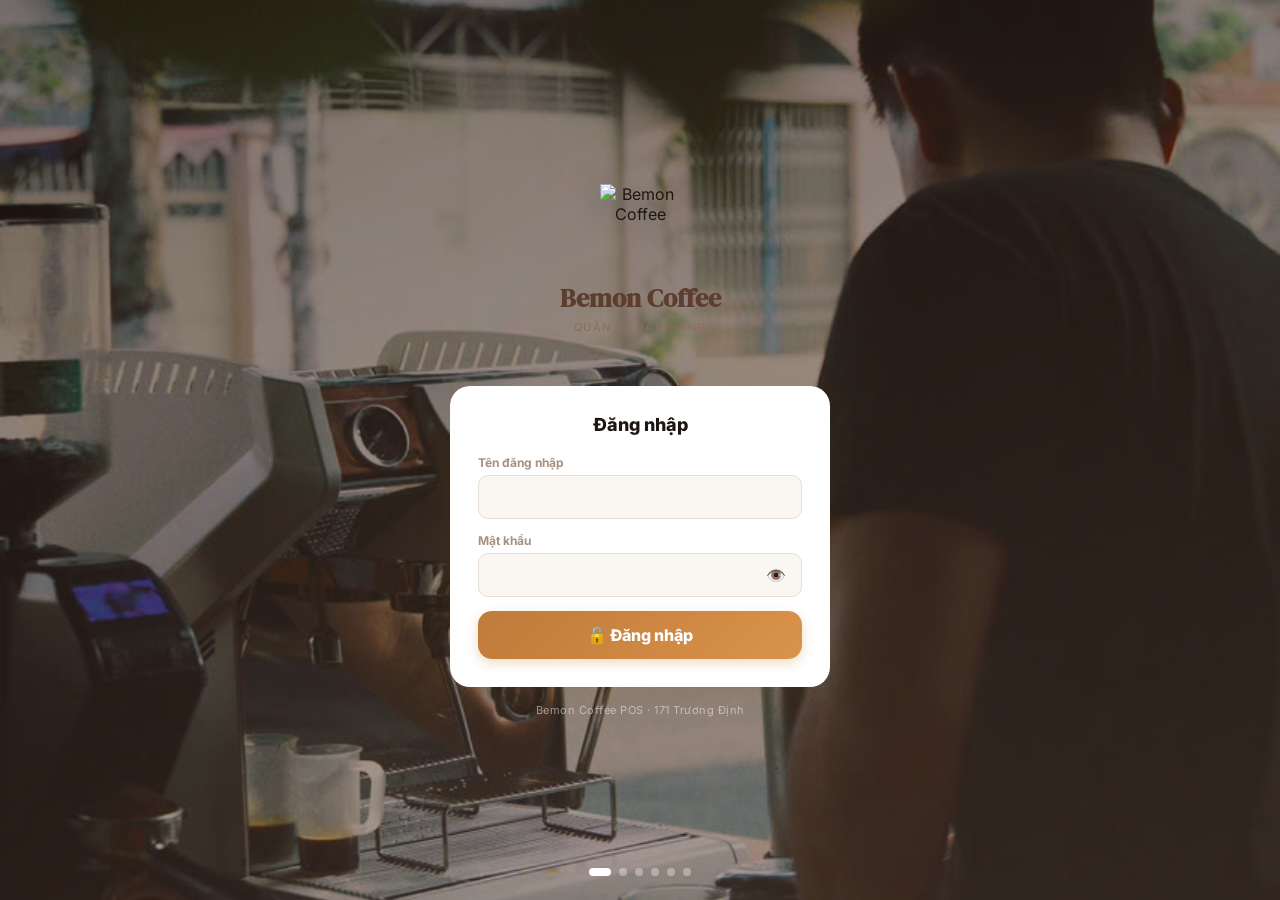
==== commit de6e092c: "Update index.html" ====
--- a/index.html
+++ b/index.html
@@ -26,7 +26,18 @@
 .fade-in{animation:fadeIn .22s ease}
 
 /* ── Layout ── */
-#login-wrap{position:fixed;inset:0;z-index:1000;background:linear-gradient(160deg,#fdf6ee,#f0e8dc);display:flex;flex-direction:column;align-items:center;justify-content:center;padding:20px}
+#login-wrap{position:fixed;inset:0;z-index:1000;display:flex;flex-direction:column;align-items:center;justify-content:center;padding:20px;overflow:hidden}
+/* Slideshow background */
+.lw-slide{position:absolute;inset:0;background-size:cover;background-position:center;opacity:0;transition:opacity 1.2s ease;z-index:0}
+.lw-slide.active{opacity:1}
+/* Dark overlay for readability */
+.lw-overlay{position:absolute;inset:0;background:linear-gradient(160deg,rgba(30,12,5,.55),rgba(92,61,46,.45));z-index:1}
+/* Login content above slides */
+.lw-content{position:relative;z-index:2;display:flex;flex-direction:column;align-items:center;width:100%;max-width:420px}
+/* Dot indicators */
+.lw-dots{position:absolute;bottom:24px;left:50%;transform:translateX(-50%);display:flex;gap:8px;z-index:3}
+.lw-dot{width:8px;height:8px;border-radius:50%;background:rgba(255,255,255,.35);cursor:pointer;transition:all .3s;border:none}
+.lw-dot.on{background:#fff;width:22px;border-radius:4px}
 #app{height:100dvh;display:flex;flex-direction:column;display:none}
 #header{background:#fff;border-bottom:1px solid var(--border);padding:12px 16px;padding-top:calc(env(safe-area-inset-top,0px) + 12px);display:flex;align-items:center;justify-content:space-between;flex-shrink:0;box-shadow:0 2px 6px rgba(120,80,20,.06);z-index:50;position:relative}
 #content-area{flex:1;overflow:hidden;position:relative}
@@ -301,22 +312,43 @@
 
 <!-- ── LOGIN ── -->
 <div id="login-wrap">
-  <div style="text-align:center;margin-bottom:24px">
-    <img src="logo.png" class="login-logo" alt="Bemon Coffee"/>
-    <div class="login-brand">Bemon Coffee</div>
-    <div class="login-sub">QUẢN LÝ BÁN HÀNG</div>
+  <!-- Slideshow backgrounds -->
+  <div class="lw-slide active" id="lws0" style="background-image:url('./bg/bg1.png')"></div>
+  <div class="lw-slide" id="lws1" style="background-image:url('./bg/bg2.png')"></div>
+  <div class="lw-slide" id="lws2" style="background-image:url('./bg/bg3.png')"></div>
+  <div class="lw-slide" id="lws3" style="background-image:url('./bg/bg4.png')"></div>
+  <div class="lw-slide" id="lws4" style="background-image:url('./bg/bg5.png')"></div>
+  <div class="lw-slide" id="lws5" style="background-image:url('./bg/bg6.png')"></div>
+  <!-- Dark overlay -->
+  <div class="lw-overlay"></div>
+  <!-- Content -->
+  <div class="lw-content">
+    <div style="text-align:center;margin-bottom:24px">
+      <img src="logo.png" class="login-logo" alt="Bemon Coffee" style="filter:drop-shadow(0 4px 16px rgba(0,0,0,.4))"/>
+      <div class="login-brand">Bemon Coffee</div>
+      <div class="login-sub">QUẢN LÝ BÁN HÀNG</div>
+    </div>
+    <div class="login-card">
+      <div style="font-weight:800;font-size:18px;text-align:center;margin-bottom:20px;color:var(--text)">Đăng nhập</div>
+      <div class="fg"><label class="fl">Tên đăng nhập</label><input class="fi" id="lu" type="text" autocomplete="username" autocapitalize="none" autocorrect="off"/></div>
+      <div class="fg"><label class="fl">Mật khẩu</label>
+        <div class="pass-wrap"><input class="fi fi-pass" id="lp" type="password" autocomplete="current-password"/>
+        <button class="pass-eye" onclick="togglePW()" id="peye">👁️</button></div>
+      </div>
+      <div class="login-err" id="lerr"></div>
+      <button class="btn btn-pr btn-full" id="lbtn" onclick="doLogin()" style="font-size:16px;padding:14px;border-radius:14px">🔓 Đăng nhập</button>
+    </div>
+    <div style="text-align:center;margin-top:16px;font-size:11px;color:rgba(255,255,255,.5);letter-spacing:.5px">Bemon Coffee POS · 171 Trương Định</div>
   </div>
-  <div class="login-card">
-    <div style="font-weight:900;font-size:18px;text-align:center;margin-bottom:20px;color:var(--text)">Đăng nhập</div>
-    <div class="fg"><label class="fl">Tên đăng nhập</label><input class="fi" id="lu" type="text" autocomplete="username" autocapitalize="none" autocorrect="off"/></div>
-    <div class="fg"><label class="fl">Mật khẩu</label>
-      <div class="pass-wrap"><input class="fi fi-pass" id="lp" type="password" autocomplete="current-password"/>
-      <button class="pass-eye" onclick="togglePW()" id="peye">👁️</button></div>
-    </div>
-    <div class="login-err" id="lerr"></div>
-    <button class="btn btn-pr btn-full" id="lbtn" onclick="doLogin()" style="font-size:16px;padding:14px;border-radius:14px">🔓 Đăng nhập</button>
+  <!-- Dot indicators -->
+  <div class="lw-dots" id="lw-dots">
+    <button class="lw-dot on" data-slide="0"></button>
+    <button class="lw-dot" data-slide="1"></button>
+    <button class="lw-dot" data-slide="2"></button>
+    <button class="lw-dot" data-slide="3"></button>
+    <button class="lw-dot" data-slide="4"></button>
+    <button class="lw-dot" data-slide="5"></button>
   </div>
-  <div style="text-align:center;margin-top:18px;font-size:11px;color:#c8bfb0">Bemon Coffee POS · 171 Trương Định</div>
 </div>
 
 <!-- ── APP ── -->
@@ -619,6 +651,35 @@
 const liveOrders=()=>S.orders.filter(within30);
 
 // ═══════════════════════════════════════
+//  LOGIN SLIDESHOW
+// ═══════════════════════════════════════
+(function(){
+  var total=6,cur=0,timer=null;
+  function goSlide(n){
+    var slides=document.querySelectorAll('.lw-slide');
+    var dots=document.querySelectorAll('.lw-dot');
+    if(!slides.length)return;
+    slides[cur].classList.remove('active');
+    dots[cur].classList.remove('on');
+    cur=(n+total)%total;
+    slides[cur].classList.add('active');
+    dots[cur].classList.add('on');
+  }
+  function startSlide(){
+    timer=setInterval(function(){goSlide(cur+1);},4500);
+  }
+  // Wire dot clicks
+  document.addEventListener('DOMContentLoaded',function(){
+    var dotsEl=document.getElementById('lw-dots');
+    if(dotsEl)dotsEl.addEventListener('click',function(e){
+      var btn=e.target.closest('[data-slide]');
+      if(btn){clearInterval(timer);goSlide(+btn.dataset.slide);startSlide();}
+    });
+    startSlide();
+  });
+})();
+
+// ═══════════════════════════════════════
 //  LOCALSTORAGE — tự động lưu & tải
 // ═══════════════════════════════════════
 // v3: items/ings luôn lấy từ code (để cập nhật COGS/menu dễ dàng)
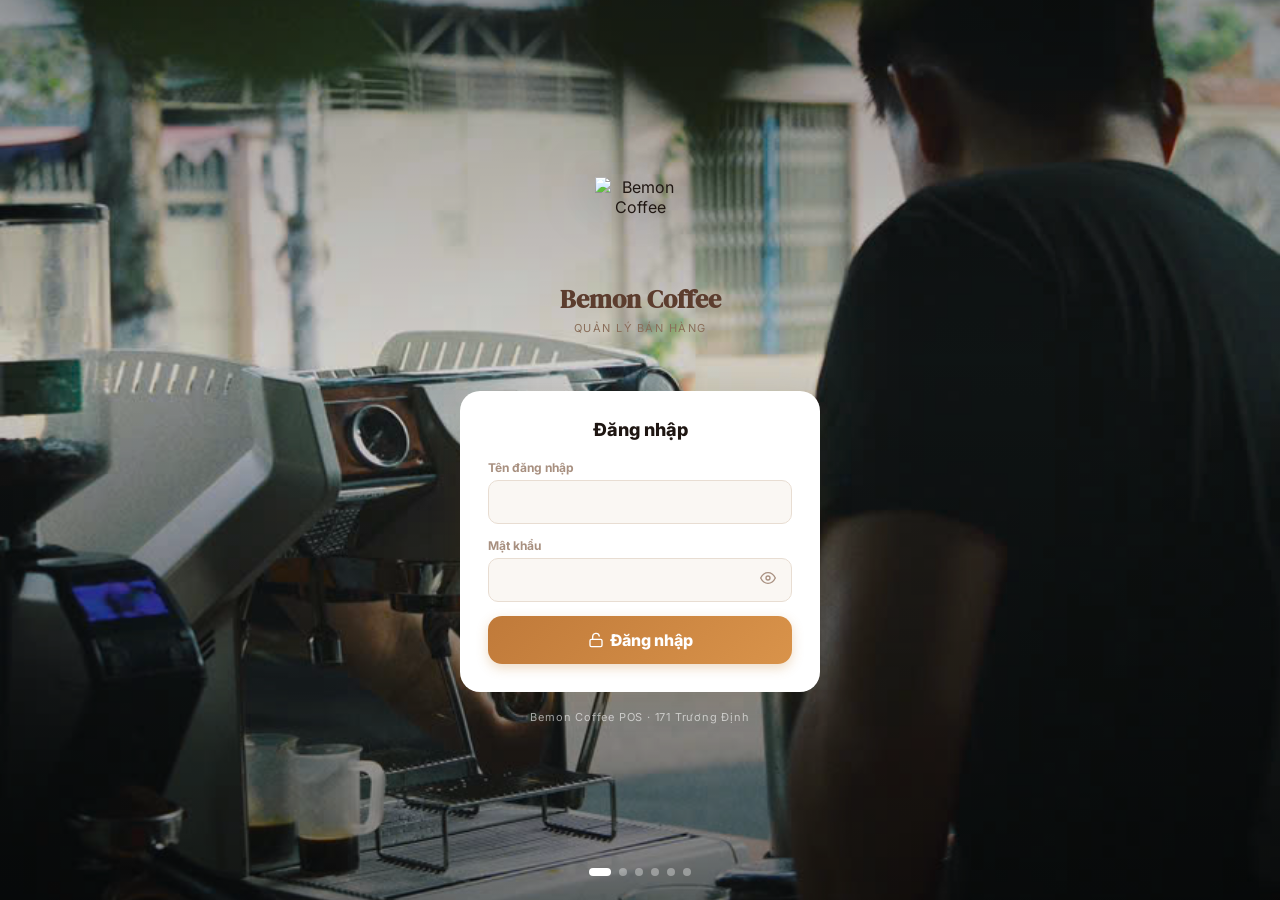
==== commit 848ad3e5: "Update index.html" ====
--- a/index.html
+++ b/index.html
@@ -31,9 +31,9 @@
 .lw-slide{position:absolute;inset:0;background-size:cover;background-position:center;opacity:0;transition:opacity 1.2s ease;z-index:0}
 .lw-slide.active{opacity:1}
 /* Dark overlay for readability */
-.lw-overlay{position:absolute;inset:0;background:linear-gradient(160deg,rgba(30,12,5,.55),rgba(92,61,46,.45));z-index:1}
+.lw-overlay{position:absolute;inset:0;background:linear-gradient(to bottom,rgba(0,0,0,.35) 0%,rgba(0,0,0,.15) 40%,rgba(0,0,0,.5) 100%);z-index:1}
 /* Login content above slides */
-.lw-content{position:relative;z-index:2;display:flex;flex-direction:column;align-items:center;width:100%;max-width:420px}
+.lw-content{position:relative;z-index:2;display:flex;flex-direction:column;align-items:center;width:100%;max-width:400px;padding:0 20px}
 /* Dot indicators */
 .lw-dots{position:absolute;bottom:24px;left:50%;transform:translateX(-50%);display:flex;gap:8px;z-index:3}
 .lw-dot{width:8px;height:8px;border-radius:50%;background:rgba(255,255,255,.35);cursor:pointer;transition:all .3s;border:none}
@@ -75,7 +75,7 @@
 
 /* ── Login ── */
 .login-card{background:#fff;border-radius:20px;padding:28px;width:100%;max-width:380px;box-shadow:0 8px 36px rgba(120,80,20,.12)}
-.login-logo{width:80px;height:80px;display:block;margin:0 auto 16px;object-fit:contain}
+.login-logo{display:block;margin:0 auto 14px;object-fit:contain}
 .login-brand{font-family:'DM Serif Display',serif;font-size:26px;color:var(--brown);font-weight:700;text-align:center}
 .login-sub{font-size:11px;color:var(--sub);text-align:center;letter-spacing:1.5px;margin-top:4px;margin-bottom:28px}
 .login-err{background:#fee2e2;color:#dc2626;border-radius:10px;padding:10px 14px;font-size:13px;font-weight:700;margin-bottom:14px;display:none;text-align:center}
@@ -323,22 +323,28 @@
   <div class="lw-overlay"></div>
   <!-- Content -->
   <div class="lw-content">
-    <div style="text-align:center;margin-bottom:24px">
-      <img src="logo.png" class="login-logo" alt="Bemon Coffee" style="filter:drop-shadow(0 4px 16px rgba(0,0,0,.4))"/>
+    <!-- Logo + Brand — luôn hiển thị rõ trên nền tối -->
+    <div style="text-align:center;margin-bottom:28px">
+      <img src="logo.png" class="login-logo"
+        alt="Bemon Coffee"
+        style="filter:drop-shadow(0 4px 24px rgba(0,0,0,.6)) brightness(1.1);width:90px;height:90px"/>
       <div class="login-brand">Bemon Coffee</div>
       <div class="login-sub">QUẢN LÝ BÁN HÀNG</div>
     </div>
+    <!-- Login card — glass morphism -->
     <div class="login-card">
       <div style="font-weight:800;font-size:18px;text-align:center;margin-bottom:20px;color:var(--text)">Đăng nhập</div>
       <div class="fg"><label class="fl">Tên đăng nhập</label><input class="fi" id="lu" type="text" autocomplete="username" autocapitalize="none" autocorrect="off"/></div>
       <div class="fg"><label class="fl">Mật khẩu</label>
         <div class="pass-wrap"><input class="fi fi-pass" id="lp" type="password" autocomplete="current-password"/>
-        <button class="pass-eye" onclick="togglePW()" id="peye">👁️</button></div>
+        <button class="pass-eye" onclick="togglePW()" id="peye"><svg width="16" height="16" viewBox="0 0 24 24" fill="none" stroke="currentColor" stroke-width="2" stroke-linecap="round" stroke-linejoin="round"><path d="M1 12s4-8 11-8 11 8 11 8-4 8-11 8-11-8-11-8z"/><circle cx="12" cy="12" r="3"/></svg></button></div>
       </div>
       <div class="login-err" id="lerr"></div>
-      <button class="btn btn-pr btn-full" id="lbtn" onclick="doLogin()" style="font-size:16px;padding:14px;border-radius:14px">🔓 Đăng nhập</button>
-    </div>
-    <div style="text-align:center;margin-top:16px;font-size:11px;color:rgba(255,255,255,.5);letter-spacing:.5px">Bemon Coffee POS · 171 Trương Định</div>
+      <button class="btn btn-pr btn-full" id="lbtn" onclick="doLogin()" style="font-size:16px;padding:14px;border-radius:14px"><svg width="16" height="16" viewBox="0 0 24 24" fill="none" stroke="currentColor" stroke-width="2" stroke-linecap="round" stroke-linejoin="round"><rect x="3" y="11" width="18" height="11" rx="2"/><path d="M7 11V7a5 5 0 0 1 9.9-1"/></svg> Đăng nhập</button>
+    </div>
+    <div style="text-align:center;margin-top:18px;font-size:11px;color:rgba(255,255,255,.6);letter-spacing:.8px">
+      Bemon Coffee POS · 171 Trương Định
+    </div>
   </div>
   <!-- Dot indicators -->
   <div class="lw-dots" id="lw-dots">
@@ -779,7 +785,14 @@
 // ═══════════════════════════════════════
 //  LOGIN
 // ═══════════════════════════════════════
-function togglePW(){const i=document.getElementById('lp');const b=document.getElementById('peye');i.type=i.type==='password'?'text':'password';b.textContent=i.type==='password'?'👁️':'🙈'}
+var _svgEye='<svg width="16" height="16" viewBox="0 0 24 24" fill="none" stroke="currentColor" stroke-width="2" stroke-linecap="round" stroke-linejoin="round"><path d="M1 12s4-8 11-8 11 8 11 8-4 8-11 8-11-8-11-8z"/><circle cx="12" cy="12" r="3"/></svg>';
+var _svgEyeOff='<svg width="16" height="16" viewBox="0 0 24 24" fill="none" stroke="currentColor" stroke-width="2" stroke-linecap="round" stroke-linejoin="round"><path d="M17.94 17.94A10.07 10.07 0 0 1 12 20c-7 0-11-8-11-8a18.45 18.45 0 0 1 5.06-5.94M9.9 4.24A9.12 9.12 0 0 1 12 4c7 0 11 8 11 8a18.5 18.5 0 0 1-2.16 3.19m-6.72-1.07a3 3 0 1 1-4.24-4.24"/><line x1="1" y1="1" x2="23" y2="23"/></svg>';
+function togglePW(){
+  var i=document.getElementById('lp');
+  var b=document.getElementById('peye');
+  i.type=i.type==='password'?'text':'password';
+  b.innerHTML=i.type==='password'?_svgEye:_svgEyeOff;
+}
 const SESSION_KEY='bemon_session_v1';
 function doLogin(){
   const u=document.getElementById('lu').value.trim();
@@ -787,7 +800,7 @@
   const err=document.getElementById('lerr');
   const btn=document.getElementById('lbtn');
   if(!u||!p){err.textContent='⚠️ Vui lòng nhập đầy đủ thông tin';err.style.display='block';return}
-  btn.disabled=true;btn.textContent='Đang xác thực...';
+  btn.disabled=true;btn.innerHTML='Đang xác thực...';
   setTimeout(()=>{
     if(u===CRED.u&&p===CRED.p){
       try{localStorage.setItem(SESSION_KEY,'1');}catch(e){}
@@ -797,7 +810,7 @@
     }else{
       err.textContent='⚠️ Tên đăng nhập hoặc mật khẩu không đúng';
       err.style.display='block';
-      btn.disabled=false;btn.textContent='🔓 Đăng nhập';
+      btn.disabled=false;btn.innerHTML='<svg width="16" height="16" viewBox="0 0 24 24" fill="none" stroke="currentColor" stroke-width="2" stroke-linecap="round" stroke-linejoin="round"><rect x="3" y="11" width="18" height="11" rx="2"/><path d="M7 11V7a5 5 0 0 1 9.9-1"/></svg> Đăng nhập';
     }
   },600);
 }
@@ -808,7 +821,7 @@
   document.getElementById('lu').value='';
   document.getElementById('lp').value='';
   document.getElementById('lerr').style.display='none';
-  const btn=document.getElementById('lbtn');btn.disabled=false;btn.textContent='🔓 Đăng nhập';
+  const btn=document.getElementById('lbtn');btn.disabled=false;btn.innerHTML='<svg width="16" height="16" viewBox="0 0 24 24" fill="none" stroke="currentColor" stroke-width="2" stroke-linecap="round" stroke-linejoin="round"><rect x="3" y="11" width="18" height="11" rx="2"/><path d="M7 11V7a5 5 0 0 1 9.9-1"/></svg> Đăng nhập';
 }
 // ── Auto-login nếu đã có session ──
 (function(){
@@ -936,7 +949,12 @@
     if(S.invTab==='purchase') el.appendChild(mkBtn('+ Nhập','hbtn hbtn-ac',openPurchForm));
     if(S.invTab==='void') el.appendChild(mkBtn('+ Huỷ','hbtn hbtn-rd',openVoidForm));
   }
-  el.appendChild(mkBtn('🔒','hbtn',doLogout));
+    var _logoutBtn=document.createElement('button');
+  _logoutBtn.className='hbtn';
+  _logoutBtn.innerHTML='<svg width="14" height="14" viewBox="0 0 24 24" fill="none" stroke="currentColor" stroke-width="2" stroke-linecap="round" stroke-linejoin="round"><rect x="3" y="11" width="18" height="11" rx="2"/><path d="M7 11V7a5 5 0 0 1 10 0v4"/></svg>';
+  _logoutBtn.title='Đăng xuất';
+  _logoutBtn.onclick=doLogout;
+  el.appendChild(_logoutBtn);
 }
 function mkBtn(txt,cls,fn){const b=document.createElement('button');b.className=cls;b.textContent=txt;if(fn)b.onclick=fn;return b}
 
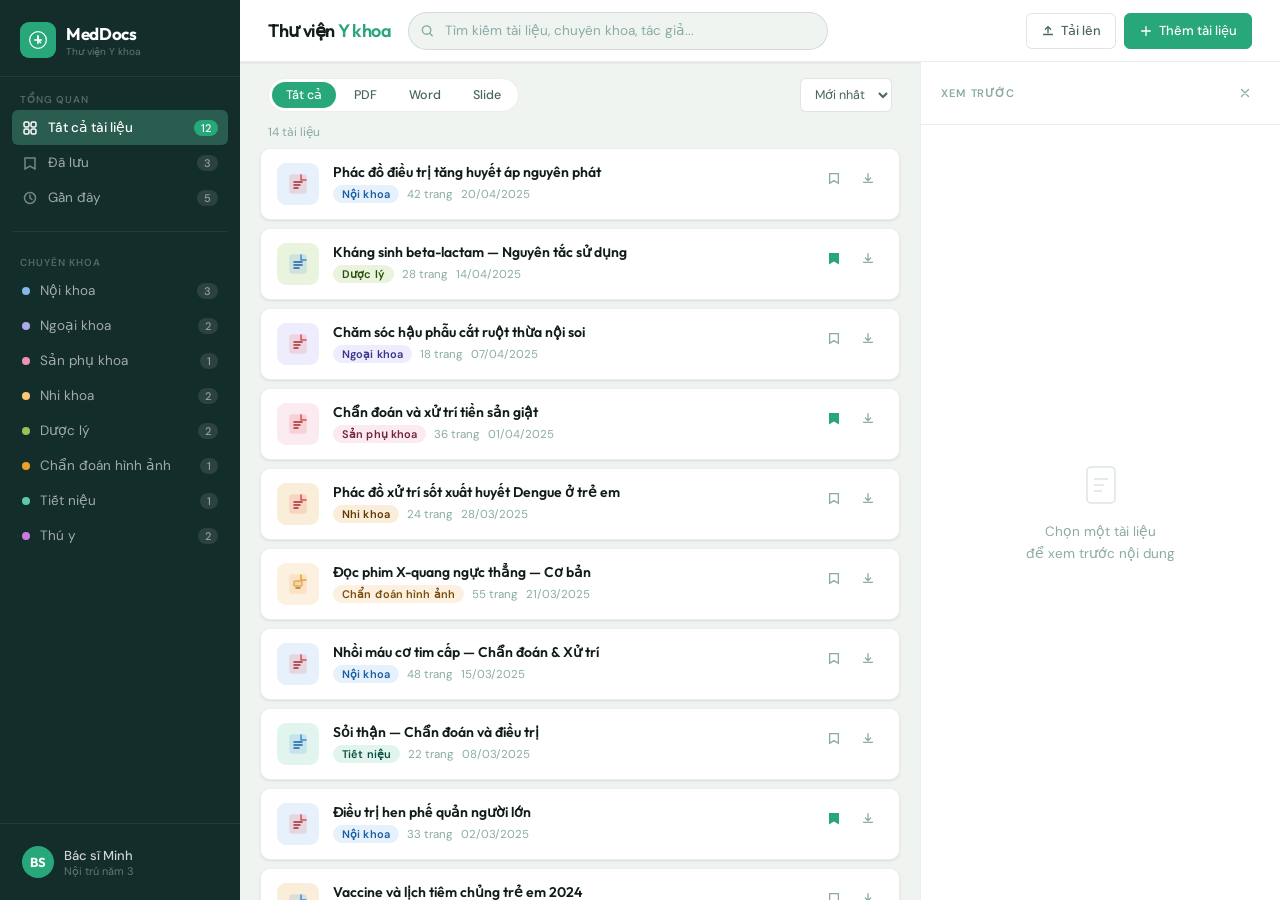
==== commit 43baec49: "Update index.html" ====
--- a/index.html
+++ b/index.html
@@ -1,2006 +1,1210 @@
 <!DOCTYPE html>
 <html lang="vi">
 <head>
-<meta charset="UTF-8"/>
-<meta name="viewport" content="width=device-width,initial-scale=1,viewport-fit=cover,maximum-scale=1,user-scalable=no"/>
-<title>Bemon Coffee POS</title>
-<link rel="icon" type="image/png" href="logo.png"/>
-<link rel="apple-touch-icon" href="logo.png"/>
-<link href="https://fonts.googleapis.com/css2?family=Inter:wght@400;500;600;700;800;900&family=DM+Serif+Display&display=swap&display=swap" rel="stylesheet"/>
-<!-- Firebase SDK -->
-<script src="https://www.gstatic.com/firebasejs/10.11.0/firebase-app-compat.js"></script>
-<script src="https://www.gstatic.com/firebasejs/10.11.0/firebase-firestore-compat.js"></script>
-<script src="https://cdn.jsdelivr.net/npm/chart.js@4.4.0/dist/chart.umd.min.js"></script>
+<meta charset="UTF-8" />
+<meta name="viewport" content="width=device-width, initial-scale=1.0" />
+<title>MedDocs — Thư viện Tài liệu Y khoa</title>
+<link href="https://fonts.googleapis.com/css2?family=Outfit:wght@400;500;600;700&family=DM+Sans:ital,wght@0,400;0,500;1,400&display=swap" rel="stylesheet" />
 <style>
-*{box-sizing:border-box;margin:0;padding:0;-webkit-tap-highlight-color:transparent}
-:root{--brown:#5C3D2E;--accent:#C07A3A;--accent2:#D9934A;--accent-light:#FEF3E8;--bg:#F7F3EF;--card:#FFFFFF;--border:#E8DDD2;--border-light:#F0EAE2;--text:#1E1612;--sub:#8A6E5A;--muted:#A89080;--green:#16A34A;--red:#DC2626;--blue:#2563EB;--r-sm:8px;--r-md:12px;--r-lg:16px;--r-xl:20px;--r-2xl:24px;--shadow-xs:0 1px 3px rgba(0,0,0,.06);--shadow-sm:0 2px 8px rgba(92,61,46,.08);--shadow-md:0 4px 16px rgba(92,61,46,.12)}
-::-webkit-scrollbar{width:0;height:0}
-html,body{height:100%;background:var(--bg);color:var(--text);overflow:hidden;font-family:'Inter',sans-serif}
-button,input,select,textarea{font-family:'Inter',sans-serif}
-input,select{-webkit-appearance:none;appearance:none}
-input[type=text],input[type=password],input[type=number]{font-size:16px!important;-webkit-transform:translateZ(0);transform:translateZ(0)}
-input[type=date]{font-size:14px!important}
-@keyframes slideUp{from{transform:translateY(100%);opacity:.5}to{transform:translateY(0);opacity:1}}
-@keyframes fadeIn{from{opacity:0;transform:translateY(6px)}to{opacity:1;transform:translateY(0)}}
-.slide-up{animation:slideUp .26s cubic-bezier(.32,1,.55,1)}
-.fade-in{animation:fadeIn .22s ease}
-
-/* ── Layout ── */
-#login-wrap{position:fixed;inset:0;z-index:1000;display:flex;flex-direction:column;align-items:center;justify-content:center;padding:20px;overflow:hidden}
-/* Slideshow background */
-.lw-slide{position:absolute;inset:0;background-size:cover;background-position:center;opacity:0;transition:opacity 1.2s ease;z-index:0}
-.lw-slide.active{opacity:1}
-/* Dark overlay for readability */
-.lw-overlay{position:absolute;inset:0;background:linear-gradient(to bottom,rgba(0,0,0,.35) 0%,rgba(0,0,0,.15) 40%,rgba(0,0,0,.5) 100%);z-index:1}
-/* Login content above slides */
-.lw-content{position:relative;z-index:2;display:flex;flex-direction:column;align-items:center;width:100%;max-width:400px;padding:0 20px}
-/* Dot indicators */
-.lw-dots{position:absolute;bottom:24px;left:50%;transform:translateX(-50%);display:flex;gap:8px;z-index:3}
-.lw-dot{width:8px;height:8px;border-radius:50%;background:rgba(255,255,255,.35);cursor:pointer;transition:all .3s;border:none}
-.lw-dot.on{background:#fff;width:22px;border-radius:4px}
-#app{height:100dvh;display:flex;flex-direction:column;display:none}
-#header{background:#fff;border-bottom:1px solid var(--border);padding:12px 16px;padding-top:calc(env(safe-area-inset-top,0px) + 12px);display:flex;align-items:center;justify-content:space-between;flex-shrink:0;box-shadow:0 2px 6px rgba(120,80,20,.06);z-index:50;position:relative}
-#content-area{flex:1;overflow:hidden;position:relative}
-.page{position:absolute;inset:0;overflow-y:auto;overflow-x:hidden;-webkit-overflow-scrolling:touch;padding:14px 14px 90px;opacity:0;pointer-events:none;transition:opacity .15s}
-.page.active{opacity:1;pointer-events:auto}
-#bottom-nav{position:fixed;bottom:0;left:0;right:0;background:#fff;border-top:1px solid var(--border);display:flex;padding-bottom:env(safe-area-inset-bottom,0px);z-index:100;box-shadow:0 -2px 10px rgba(120,80,20,.07)}
-.nb{flex:1;padding:9px 0 7px;background:transparent;border:none;cursor:pointer;display:flex;flex-direction:column;align-items:center;gap:2px}
-.nb .ni{width:22px;height:22px;display:flex;align-items:center;justify-content:center;color:var(--muted);transition:color .15s}
-.nb.on .ni{color:var(--accent)}
-.nb .nl{font-size:10px;font-weight:700;color:var(--sub)}
-.nb.on .nl{color:var(--accent)}
-.nb .nd{width:20px;height:2.5px;background:var(--accent);border-radius:2px;display:none}
-.nb.on .nd{display:block}
-
-/* ── Toast ── */
-#toast{position:fixed;top:calc(env(safe-area-inset-top,0px)+14px);left:50%;transform:translateX(-50%) translateY(-10px);background:#22c55e;color:#fff;padding:10px 22px;border-radius:40px;font-weight:800;font-size:14px;z-index:9999;box-shadow:0 4px 18px rgba(34,197,94,.35);white-space:nowrap;opacity:0;transition:opacity .25s,transform .25s;pointer-events:none}
-#toast.show{opacity:1;transform:translateX(-50%) translateY(0)}
-
-/* ── Overlay / Sheet / Modal ── */
-.overlay{position:fixed;inset:0;z-index:400;display:flex;flex-direction:column;justify-content:flex-end;visibility:hidden;pointer-events:none}
-.overlay.on{visibility:visible;pointer-events:auto}
-.ov-bg{position:absolute;inset:0;background:rgba(0,0,0,.45);backdrop-filter:blur(3px);opacity:0;transition:opacity .25s}
-.overlay.on .ov-bg{opacity:1}
-.sh-body{position:relative;background:#fff;border-radius:20px 20px 0 0;max-height:86vh;display:flex;flex-direction:column;box-shadow:0 -6px 32px rgba(0,0,0,.16);transform:translateY(100%);transition:transform .26s cubic-bezier(.32,1,.55,1)}
-.overlay.on .sh-body{transform:translateY(0)}
-.sh-handle{width:40px;height:4px;background:#d0c4b0;border-radius:2px;margin:12px auto 0;flex-shrink:0}
-.sh-hdr{display:flex;align-items:center;justify-content:space-between;padding:10px 18px 8px;flex-shrink:0}
-.sh-title{font-weight:900;font-size:16px;color:var(--text)}
-.sh-close{background:var(--bg);border:none;border-radius:8px;width:30px;height:30px;cursor:pointer;font-size:16px;color:var(--muted);display:flex;align-items:center;justify-content:center}
-.sh-body>.sh-content{flex:1;overflow-y:auto;padding:0 18px 28px;-webkit-overflow-scrolling:touch}
-
-/* form modal — higher z */
-.fm{z-index:500}
-.fm .sh-body{max-height:93vh}
-
-/* ── Login ── */
-.login-card{background:#fff;border-radius:20px;padding:28px;width:100%;max-width:380px;box-shadow:0 8px 36px rgba(120,80,20,.12)}
-.login-logo{display:block;margin:0 auto 14px;object-fit:contain}
-.login-brand{font-family:'DM Serif Display',serif;font-size:26px;color:var(--brown);font-weight:700;text-align:center}
-.login-sub{font-size:11px;color:var(--sub);text-align:center;letter-spacing:1.5px;margin-top:4px;margin-bottom:28px}
-.login-err{background:#fee2e2;color:#dc2626;border-radius:10px;padding:10px 14px;font-size:13px;font-weight:700;margin-bottom:14px;display:none;text-align:center}
-.pass-wrap{position:relative}
-.pass-eye{position:absolute;right:12px;top:50%;transform:translateY(-50%);background:none;border:none;cursor:pointer;font-size:16px;padding:4px;color:var(--muted)}
-
-/* ── Form fields ── */
-.fg{margin-bottom:14px}
-.fl{font-size:12px;font-weight:700;color:var(--muted);display:block;margin-bottom:5px}
-.fi{width:100%;background:#faf7f3;border:1.5px solid var(--border);border-radius:10px;padding:11px 13px;font-size:16px;color:var(--text);outline:none;transition:border-color .15s;-webkit-transform:translateZ(0);transform:translateZ(0)}
-.fi:focus{border-color:var(--accent)}
-.fi-pass{padding-right:42px}
-.form-row{display:grid;grid-template-columns:1fr 1fr;gap:10px}
-.cogs-box{background:#fffbeb;border:1.5px solid #fde68a;border-radius:12px;padding:12px 14px;margin-bottom:14px}
-.cogs-title{font-size:12px;font-weight:800;color:#92400e;margin-bottom:8px}
-
-/* ── Buttons ── */
-.btn{border:none;border-radius:12px;padding:12px 18px;font-weight:800;font-size:14px;cursor:pointer;transition:all .15s;display:inline-flex;align-items:center;justify-content:center;gap:6px}
-.btn-pr{background:linear-gradient(135deg,var(--accent),var(--accent2));color:#fff;box-shadow:0 4px 12px rgba(200,135,58,.3)}
-.btn-pr:active{filter:brightness(.92)}
-.btn-gh{background:var(--bg);color:var(--muted);border:1px solid var(--border)}
-.btn-dn{background:#fee2e2;color:#dc2626;border:1px solid #fca5a5}
-.btn-gn{background:linear-gradient(135deg,#16a34a,#22c55e);color:#fff}
-.btn-full{width:100%}
-.btn-row{display:flex;gap:10px}
-.btn-sm-edit{background:#f0f6ff;color:#3b82f6;border:1px solid #bfdbfe;border-radius:8px;padding:5px 10px;cursor:pointer;font-size:12px;font-weight:700}
-.btn-sm-del{background:#fee2e2;color:#dc2626;border:1px solid #fca5a5;border-radius:8px;padding:5px 10px;cursor:pointer;font-size:12px;font-weight:700}
-
-/* ── Header action button ── */
-.hbtn{background:var(--bg);border:1px solid var(--border);border-radius:10px;padding:7px 12px;cursor:pointer;font-weight:800;font-size:12px;color:var(--muted);display:flex;align-items:center;gap:5px}
-.hbtn-ac{background:linear-gradient(135deg,var(--accent),var(--accent2));color:#fff;border:none;box-shadow:0 3px 8px rgba(200,135,58,.25)}
-.hbtn-gn{background:linear-gradient(135deg,#16a34a,#22c55e);color:#fff;border:none}
-.hbtn-rd{background:#fee2e2;color:#dc2626;border:1px solid #fca5a5}
-#cart-fab{position:relative}
-#cart-badge{position:absolute;top:-6px;right:-6px;background:#e53e3e;color:#fff;border-radius:50%;width:18px;height:18px;font-size:10px;font-weight:900;display:none;align-items:center;justify-content:center}
-
-/* ── Cards ── */
-.card{background:#fff;border:1.5px solid var(--border);border-radius:14px;padding:14px;box-shadow:0 2px 6px rgba(120,80,20,.04);margin-bottom:12px}
-.sc{background:#fff;border-radius:13px;padding:12px;box-shadow:0 2px 6px rgba(120,80,20,.04)}
-.sc-icon{font-size:19px;margin-bottom:3px}
-.sc-label{font-size:10px;color:var(--muted);font-weight:600;margin-bottom:2px}
-.sc-val{font-weight:900;font-size:14px}
-.sc-sub{font-size:9px;color:var(--sub);margin-top:1px}
-.grid2{display:grid;grid-template-columns:1fr 1fr;gap:10px;margin-bottom:12px}
-.grid3{display:grid;grid-template-columns:1fr 1fr 1fr;gap:8px;margin-bottom:12px}
-.grid4{display:grid;grid-template-columns:1fr 1fr 1fr 1fr;gap:6px}
-
-/* ── Chips ── */
-.chip-row{display:flex;gap:8px;overflow-x:auto;padding-bottom:8px;margin-bottom:12px;-webkit-overflow-scrolling:touch}
-.chip{flex-shrink:0;background:#fff;color:var(--muted);border:1px solid var(--border);border-radius:20px;padding:7px 14px;cursor:pointer;font-weight:700;font-size:13px;display:flex;align-items:center;gap:4px;white-space:nowrap;transition:all .13s}
-.chip.on{background:var(--accent);color:#fff;border-color:var(--accent)}
-.chip svg{flex-shrink:0;vertical-align:middle}
-.chip.on svg{stroke:#fff!important}
-
-/* ── Menu grid ── */
-.mgrid{display:grid;grid-template-columns:repeat(auto-fill,minmax(152px,1fr));gap:10px}
-.mi{background:#fff;border:1.5px solid var(--border);border-radius:14px;padding:12px;cursor:pointer;transition:transform .12s,box-shadow .12s}
-.mi:active{transform:scale(.97);box-shadow:0 4px 12px rgba(120,80,20,.1)}
-.mi-icon{width:44px;height:44px;border-radius:12px;display:flex;align-items:center;justify-content:center;margin:0 auto 10px}
-.mi-name{font-weight:800;font-size:12px;line-height:1.35;color:var(--text);margin-bottom:1px}
-.mi-cat{font-size:10px;color:var(--sub);margin-bottom:8px}
-.sz-row{display:flex;gap:3px;margin-bottom:8px}
-.sz-btn{flex:1;border:1px solid var(--border);border-radius:7px;font-size:10px;font-weight:700;padding:4px 0;cursor:pointer;background:#f5f0eb;color:var(--muted);line-height:1.3;transition:all .1s}
-.sz-btn.on{background:var(--accent);color:#fff;border-color:var(--accent)}
-.mi-foot{display:flex;justify-content:space-between;align-items:center}
-.mi-price{color:var(--accent);font-weight:900;font-size:13px}
-.add-btn{background:linear-gradient(135deg,var(--accent),var(--accent2));color:#fff;border:none;border-radius:8px;width:28px;height:28px;cursor:pointer;font-size:17px;font-weight:900;display:flex;align-items:center;justify-content:center;transition:filter .12s}
-.add-btn:active{filter:brightness(.88)}
-
-/* ── Cart / Pay ── */
-.ci{background:#faf7f3;border-radius:12px;padding:11px 13px;margin-bottom:8px;display:flex;align-items:center;gap:10px;border:1px solid #ede5d8}
-.ci-name{font-weight:700;font-size:13px;overflow:hidden;text-overflow:ellipsis;white-space:nowrap}
-.sz-badge{background:#f0e8dc;color:var(--muted);font-size:10px;font-weight:800;padding:1px 6px;border-radius:4px}
-.ci-price{color:var(--accent);font-size:12px;font-weight:800}
-.qrow{display:flex;align-items:center;gap:6px;flex-shrink:0}
-.qbtn{background:#f0e8e0;color:var(--muted);border:none;border-radius:8px;width:30px;height:30px;cursor:pointer;font-weight:800;font-size:16px;display:flex;align-items:center;justify-content:center;transition:background .1s}
-.qbtn:active{background:var(--accent);color:#fff}
-.pay-grid{display:grid;grid-template-columns:1fr 1fr;gap:8px;margin-bottom:18px}
-.pc{border:1.5px solid var(--border);border-radius:12px;padding:12px 10px;cursor:pointer;display:flex;align-items:center;gap:8px;background:#fff;transition:all .13s;text-align:left;width:100%}
-.pc-icon{width:28px;height:28px;display:flex;align-items:center;justify-content:center;flex-shrink:0}
-.pc-name{font-weight:800;font-size:13px}
-.pc-check{font-size:10px;font-weight:700;margin-top:2px}
-
-/* ── Invoice sheet ── */
-.inv-tbl-hdr{display:grid;grid-template-columns:1fr 28px 76px 78px;padding:8px 12px;background:#f0e8dc;gap:4px}
-.inv-tbl-row{display:grid;grid-template-columns:1fr 28px 76px 78px;padding:9px 12px;gap:4px;border-bottom:1px dashed var(--border);align-items:center}
-.inv-tbl-row:last-child{border-bottom:none}
-.inv-tbl-row:nth-child(even){background:#fff}
-.inv-tbl-row:nth-child(odd){background:#faf7f3}
-.th{font-size:10px;font-weight:800;color:var(--muted)}
-.tr{text-align:right}
-.inv-grand{display:flex;justify-content:space-between;border-top:2px solid var(--text);padding-top:10px;margin-top:8px}
-.inv-sheet-foot{display:flex;gap:10px;padding:12px 20px;padding-bottom:calc(env(safe-area-inset-bottom,0px)+12px);border-top:1px solid #f0e8dc;background:#fff;flex-shrink:0}
-
-/* ── Report stats row ── */
-.rpt-hdr{display:flex;align-items:flex-start;justify-content:space-between;margin-bottom:14px;gap:8px;flex-wrap:wrap}
-.rpt-title-block{flex:1;min-width:0}
-.rpt-title{font-weight:900;font-size:17px;color:var(--text)}
-.rpt-sub{font-size:11px;color:var(--sub);margin-top:2px}
-.rpt-controls{display:flex;gap:6px;align-items:center;flex-wrap:wrap}
-.rpt-stats-scroll{display:flex;gap:8px;overflow-x:auto;-webkit-overflow-scrolling:touch;padding-bottom:4px;margin-bottom:12px}
-.rpt-stat{background:#fff;border:1.5px solid var(--border);border-radius:12px;padding:12px 14px;flex-shrink:0;min-width:120px;box-shadow:0 2px 6px rgba(120,80,20,.04)}
-.rpt-stat-label{font-size:10px;color:var(--muted);font-weight:600;margin-bottom:4px}
-.rpt-stat-val{font-weight:900;font-size:15px;margin-bottom:2px}
-.rpt-stat-sub{font-size:10px;color:var(--sub)}
-/* Stacked chart legend */
-.chart-legend{display:flex;gap:12px;margin-bottom:10px;flex-wrap:wrap}
-.cl-item{display:flex;align-items:center;gap:5px;font-size:11px;color:var(--muted);font-weight:600}
-.cl-dot{width:10px;height:10px;border-radius:3px;flex-shrink:0}
-/* Product table */
-.ptbl{width:100%;border-collapse:collapse;font-size:12px;min-width:520px}
-.ptbl thead tr{background:#faf7f3}
-.ptbl th{padding:9px 8px;text-align:left;font-weight:800;font-size:10px;color:var(--muted);border-bottom:1.5px solid var(--border);white-space:nowrap}
-.ptbl th.tr{text-align:right}
-.ptbl td{padding:10px 8px;border-bottom:1px solid #f5f0eb;vertical-align:middle}
-.ptbl td.tr{text-align:right}
-.ptbl tbody tr:hover{background:#fdf9f5}
-.cat-badge{border-radius:20px;padding:3px 9px;font-size:10px;font-weight:700;display:inline-flex;align-items:center;gap:3px;white-space:nowrap}
-.pct-badge{border-radius:6px;padding:2px 7px;font-size:11px;font-weight:800}
-/* Podium cards */
-.podium-row{display:grid;grid-template-columns:1fr 1fr 1fr;gap:10px;margin-bottom:16px}
-.pod-card{background:#fff;border:1.5px solid var(--border);border-radius:16px;padding:16px 12px;text-align:center;box-shadow:0 3px 12px rgba(120,80,20,.07);position:relative;overflow:hidden}
-.pod-medal{font-size:30px;margin-bottom:6px;display:block}
-.pod-name{font-weight:800;font-size:12px;line-height:1.4;margin-bottom:3px;color:var(--text)}
-.pod-cat{font-size:10px;color:var(--sub);margin-bottom:8px;display:flex;align-items:center;justify-content:center;gap:3px}
-.pod-rev{font-weight:900;font-size:14px;margin-bottom:3px}
-.pod-info{font-size:10px;color:var(--muted)}
-.pod-profit{font-size:11px;font-weight:800;margin-top:4px}
-/* Report filter row */
-.rpt-filter-card{background:#fff;border:1.5px solid var(--border);border-radius:14px;padding:12px 14px;margin-bottom:12px;box-shadow:0 2px 6px rgba(120,80,20,.04)}
-.mode-toggle{display:flex;background:var(--bg);border-radius:10px;padding:3px;margin-bottom:10px}
-.mt-btn{flex:1;border:none;border-radius:8px;padding:8px;font-weight:700;font-size:13px;cursor:pointer;transition:all .13s;color:var(--muted);background:transparent}
-.mt-btn.on{background:var(--accent);color:#fff}
-.rng-row{display:flex;gap:6px}
-.rng-btn{flex:1;border:1.5px solid var(--border);border-radius:9px;padding:8px 0;cursor:pointer;font-weight:700;font-size:12px;background:#fff;color:var(--muted);transition:all .13s}
-.rng-btn.on{background:var(--accent);color:#fff;border-color:var(--accent)}
-.pay-row{display:flex;justify-content:space-between;align-items:center;padding:9px 0;border-bottom:1px solid #f5f0eb}
-.pay-row:last-child{border-bottom:none}
-.chart-wrap{position:relative;height:220px}
-
-/* ── Invoice list ── */
-.inv-card{background:#fff;border:1.5px solid var(--border);border-radius:14px;padding:14px;margin-bottom:10px}
-.inv-card-top{display:flex;justify-content:space-between;align-items:flex-start;margin-bottom:8px}
-.item-tags{display:flex;flex-wrap:wrap;gap:5px;margin-bottom:10px}
-.itag{background:#faf7f3;border:1px solid var(--border);border-radius:7px;padding:3px 8px;font-size:11px;color:var(--muted)}
-.pm-badge{border-radius:6px;padding:2px 8px;font-size:11px;font-weight:800;display:inline-block}
-
-/* ── Inventory ── */
-.inv-sub-bar{background:#fff;border-bottom:1px solid var(--border);display:flex;overflow-x:auto;-webkit-overflow-scrolling:touch;flex-shrink:0}
-.ist{flex-shrink:0;padding:12px 16px;background:transparent;border:none;border-bottom:2.5px solid transparent;color:var(--muted);cursor:pointer;font-weight:700;font-size:13px;white-space:nowrap}
-.ist.on{color:var(--accent);border-bottom-color:var(--accent)}
-.icard{background:#fff;border:1.5px solid var(--border);border-radius:14px;padding:14px;margin-bottom:8px}
-.mc4{display:grid;grid-template-columns:repeat(4,1fr);gap:6px}
-.mc3{display:grid;grid-template-columns:repeat(3,1fr);gap:6px}
-.mcell{background:#faf7f3;border-radius:8px;padding:6px 8px;text-align:center}
-.ml{font-size:9px;color:var(--sub);margin-bottom:2px}
-.mv{font-weight:800;font-size:11px}
-.mb-low{background:#fee2e2;color:#dc2626;border-radius:5px;padding:1px 6px;font-size:9px;font-weight:800;margin-left:6px}
-.mgb{border-radius:6px;padding:3px 8px;font-size:11px;font-weight:800;display:inline-block}
-.mgb-h{background:#dcfce7;color:#16a34a}
-.mgb-m{background:#fef9c3;color:#92400e}
-.mgb-l{background:#fee2e2;color:#dc2626}
-.pblock{background:#faf7f3;border-radius:12px;padding:12px;margin-bottom:8px;border:1px solid var(--border)}
-.pline{display:flex;justify-content:space-between;padding:5px 0;border-bottom:1px dashed #f0e8dc;font-size:12px}
-.pline:last-child{border-bottom:none}
-.void-warn{background:#fee2e2;border-radius:10px;padding:9px 12px;margin-bottom:12px;font-size:13px;color:#dc2626;font-weight:700;border:1px solid #fca5a5}
-
-/* ── Empty state ── */
-.empty{text-align:center;padding:50px 20px;color:#c8bfb0}
-.empty-ic{font-size:44px;margin-bottom:10px}
-.empty-tx{font-weight:700;font-size:14px}
-.empty-sub{font-size:12px;margin-top:6px}
-
-/* ── Item Detail Modal ── */
-#ov-item-detail{position:fixed;inset:0;z-index:450;display:flex;align-items:flex-end;justify-content:center;visibility:hidden;pointer-events:none}
-#ov-item-detail.on{visibility:visible;pointer-events:auto}
-#ov-item-detail .ov-bg{position:absolute;inset:0;background:rgba(0,0,0,.5);backdrop-filter:blur(6px);opacity:0;transition:opacity .25s}
-#ov-item-detail.on .ov-bg{opacity:1}
-.id-card{position:relative;background:#fff;width:100%;max-width:460px;border-radius:24px 24px 0 0;max-height:92dvh;display:flex;flex-direction:column;transform:translateY(100%);transition:transform .28s cubic-bezier(.32,1,.55,1);box-shadow:0 -8px 40px rgba(0,0,0,.18)}
-#ov-item-detail.on .id-card{transform:translateY(0)}
-.id-handle{width:36px;height:4px;background:#d0c4b0;border-radius:2px;margin:12px auto 0;flex-shrink:0}
-.id-hdr{display:flex;align-items:center;justify-content:space-between;padding:10px 18px 0;flex-shrink:0}
-.id-hdr-name{font-weight:700;font-size:16px;color:var(--text);flex:1;white-space:nowrap;overflow:hidden;text-overflow:ellipsis;letter-spacing:-.2px}
-.id-close{background:#f5f0eb;border:none;border-radius:50%;width:32px;height:32px;cursor:pointer;color:var(--muted);display:flex;align-items:center;justify-content:center;flex-shrink:0;transition:background .15s}
-.id-close:active{background:#e8ddd0}
-.id-hero{background:linear-gradient(160deg,#fdf6ee,#f0e6d4);margin:10px 18px 0;border-radius:18px;padding:22px 0 18px;text-align:center;flex-shrink:0}
-.id-hero-icon{font-size:60px;line-height:1;display:block}
-.id-cat-badge{display:inline-flex;align-items:center;gap:5px;margin-top:8px;padding:4px 12px;border-radius:20px;font-size:11px;font-weight:800}
-.id-body{flex:1;overflow-y:auto;padding:14px 18px 4px;-webkit-overflow-scrolling:touch}
-.id-sz-label{font-size:11px;font-weight:700;color:var(--muted);letter-spacing:.5px;text-transform:uppercase;margin-bottom:8px}
-.id-sz-row{display:flex;gap:8px;margin-bottom:14px}
-.id-sz-btn{flex:1;border:2px solid var(--border);border-radius:14px;padding:0;cursor:pointer;background:#faf7f3;text-align:center;transition:all .15s;overflow:hidden}
-.id-sz-btn.on{border-color:var(--accent);background:#fff8f0;box-shadow:0 4px 14px rgba(200,135,58,.2)}
-.id-sz-btn.on .id-sz-top{background:linear-gradient(135deg,var(--accent),var(--accent2))}
-.id-sz-top{background:#e8ddd0;padding:8px 4px 6px;transition:background .15s}
-.id-sz-name{font-weight:900;font-size:20px;color:#fff;line-height:1}
-.id-sz-bottom{padding:7px 4px}
-.id-sz-price{font-size:13px;font-weight:800;color:var(--accent);line-height:1}
-.id-sz-note{font-size:10px;color:var(--sub);margin-top:2px}
-.id-info{background:#faf7f3;border:1.5px solid var(--border);border-radius:14px;padding:12px 14px;margin-bottom:14px}
-.id-info-row{display:flex;justify-content:space-between;align-items:center;padding:5px 0}
-.id-info-row+.id-info-row{border-top:1px dashed var(--border)}
-.id-info-label{font-size:12px;color:var(--muted);font-weight:600}
-.id-info-val{font-size:14px;font-weight:800}
-.id-footer{padding:12px 18px;padding-bottom:calc(env(safe-area-inset-bottom,0px)+14px);border-top:1px solid #f0e8dc;background:#fff;flex-shrink:0}
-.id-qty-row{display:flex;align-items:center;justify-content:space-between;margin-bottom:12px}
-.id-qty-label{font-size:13px;font-weight:700;color:var(--muted)}
-.id-qty-ctrl{display:flex;align-items:center;background:#f5f0eb;border-radius:12px;padding:3px}
-.id-qty-btn{width:36px;height:36px;border:none;background:transparent;font-size:20px;font-weight:700;cursor:pointer;color:var(--text);border-radius:9px;display:flex;align-items:center;justify-content:center;transition:background .12s}
-.id-qty-btn:active{background:#e8ddd0}
-.id-qty-num{min-width:32px;text-align:center;font-weight:900;font-size:18px}
-.id-total{font-weight:900;font-size:20px;color:var(--accent);letter-spacing:-.5px}
-.id-add-btn{width:100%;padding:15px;background:linear-gradient(135deg,var(--accent),var(--accent2));color:#fff;border:none;border-radius:16px;font-size:16px;font-weight:800;cursor:pointer;display:flex;align-items:center;justify-content:center;gap:8px;box-shadow:0 6px 20px rgba(200,135,58,.35);transition:all .15s;font-family:'Inter',sans-serif}
-.id-add-btn:active{filter:brightness(.92);transform:scale(.98)}
-@media(min-width:768px){
-  /* Desktop: right sliding panel, no overlay bg */
-  #ov-item-detail{position:fixed;top:calc(52px + env(safe-area-inset-top,0px));right:0;bottom:0;left:auto;width:340px;display:block;visibility:visible!important;pointer-events:none;z-index:200;background:transparent}
-  #ov-item-detail .ov-bg{display:none}
-  .id-card{border-radius:0;max-height:100%;max-width:100%;width:100%;height:100%;transform:translateX(100%);transition:transform .28s cubic-bezier(.32,1,.55,1);box-shadow:-4px 0 24px rgba(92,61,46,.12);border-left:1px solid var(--border)}
-  #ov-item-detail.on{pointer-events:auto}
-  #ov-item-detail.on .id-card{transform:translateX(0)}
-  .id-handle{display:none}
-  /* Shrink menu grid when panel open */
-  .panel-open .page#page-order{padding-right:356px}
-}
-/* ── Inventory page layout ── */
-#page-inventory{padding:0}
-.inv-page-body{position:absolute;top:47px;left:0;right:0;bottom:0;overflow-y:auto;-webkit-overflow-scrolling:touch}
-.inv-sub{display:none;padding:14px 14px 90px}
-.inv-sub.on{display:block}
+  *, *::before, *::after { box-sizing: border-box; margin: 0; padding: 0; }
+
+  :root {
+    --bg:        #EFF4F1;
+    --sidebar:   #132D2A;
+    --sidebar-hover: #1E4038;
+    --sidebar-active: #2A5C50;
+    --accent:    #28A87A;
+    --accent-light: #D6F0E6;
+    --accent-text: #0F6E4E;
+    --white:     #FFFFFF;
+    --text-1:    #111C1A;
+    --text-2:    #4A6460;
+    --text-3:    #8AABA5;
+    --border:    rgba(0,0,0,0.07);
+    --border-md: rgba(0,0,0,0.11);
+    --shadow-sm: 0 1px 3px rgba(0,0,0,0.06), 0 1px 2px rgba(0,0,0,0.04);
+    --shadow-md: 0 4px 16px rgba(0,0,0,0.08), 0 1px 4px rgba(0,0,0,0.04);
+    --radius:    10px;
+    --radius-sm: 6px;
+    --font-head: 'Outfit', sans-serif;
+    --font-body: 'DM Sans', sans-serif;
+  }
+
+  html, body { height: 100%; }
+
+  body {
+    font-family: var(--font-body);
+    background: var(--bg);
+    color: var(--text-1);
+    display: flex;
+    height: 100vh;
+    overflow: hidden;
+  }
+
+  /* ── SIDEBAR ── */
+  .sidebar {
+    width: 240px;
+    flex-shrink: 0;
+    background: var(--sidebar);
+    display: flex;
+    flex-direction: column;
+    height: 100vh;
+    overflow-y: auto;
+  }
+
+  .sidebar-logo {
+    display: flex;
+    align-items: center;
+    gap: 10px;
+    padding: 22px 20px 18px;
+    border-bottom: 1px solid rgba(255,255,255,0.07);
+  }
+
+  .logo-icon {
+    width: 36px; height: 36px;
+    background: var(--accent);
+    border-radius: 9px;
+    display: flex; align-items: center; justify-content: center;
+    flex-shrink: 0;
+  }
+
+  .logo-icon svg { width: 20px; height: 20px; }
+
+  .logo-text {
+    font-family: var(--font-head);
+    font-size: 17px;
+    font-weight: 700;
+    color: #fff;
+    letter-spacing: -0.02em;
+  }
+
+  .logo-sub {
+    font-size: 10px;
+    color: rgba(255,255,255,0.35);
+    font-weight: 400;
+    margin-top: 1px;
+  }
+
+  .sidebar-section {
+    padding: 16px 12px 8px;
+  }
+
+  .sidebar-section-label {
+    font-size: 10px;
+    font-weight: 600;
+    letter-spacing: 0.1em;
+    text-transform: uppercase;
+    color: rgba(255,255,255,0.28);
+    padding: 0 8px;
+    margin-bottom: 4px;
+  }
+
+  .nav-item {
+    display: flex;
+    align-items: center;
+    gap: 10px;
+    padding: 9px 10px;
+    border-radius: var(--radius-sm);
+    color: rgba(255,255,255,0.6);
+    font-size: 13.5px;
+    font-weight: 400;
+    cursor: pointer;
+    transition: all 0.15s ease;
+    user-select: none;
+  }
+
+  .nav-item:hover { background: var(--sidebar-hover); color: rgba(255,255,255,0.9); }
+
+  .nav-item.active {
+    background: var(--sidebar-active);
+    color: #fff;
+    font-weight: 500;
+  }
+
+  .nav-item .nav-dot {
+    width: 8px; height: 8px;
+    border-radius: 50%;
+    flex-shrink: 0;
+  }
+
+  .nav-item .nav-count {
+    margin-left: auto;
+    font-size: 11px;
+    background: rgba(255,255,255,0.1);
+    color: rgba(255,255,255,0.5);
+    padding: 1px 7px;
+    border-radius: 20px;
+    font-weight: 500;
+  }
+
+  .nav-item.active .nav-count {
+    background: var(--accent);
+    color: #fff;
+  }
+
+  .nav-icon { width: 16px; height: 16px; opacity: 0.7; flex-shrink: 0; }
+  .nav-item.active .nav-icon { opacity: 1; }
+
+  .sidebar-divider { border: none; border-top: 1px solid rgba(255,255,255,0.07); margin: 8px 12px; }
+
+  .sidebar-footer {
+    margin-top: auto;
+    padding: 14px 12px;
+    border-top: 1px solid rgba(255,255,255,0.07);
+  }
+
+  .user-card {
+    display: flex; align-items: center; gap: 10px;
+    padding: 8px 10px;
+    border-radius: var(--radius-sm);
+    cursor: pointer;
+  }
+
+  .user-card:hover { background: var(--sidebar-hover); }
+
+  .avatar {
+    width: 32px; height: 32px;
+    border-radius: 50%;
+    background: var(--accent);
+    display: flex; align-items: center; justify-content: center;
+    font-family: var(--font-head);
+    font-size: 13px;
+    font-weight: 700;
+    color: #fff;
+    flex-shrink: 0;
+  }
+
+  .user-name { font-size: 13px; color: rgba(255,255,255,0.8); font-weight: 500; }
+  .user-role { font-size: 11px; color: rgba(255,255,255,0.35); }
+
+  /* ── MAIN ── */
+  .main {
+    flex: 1;
+    display: flex;
+    flex-direction: column;
+    overflow: hidden;
+  }
+
+  /* ── TOPBAR ── */
+  .topbar {
+    background: var(--white);
+    border-bottom: 1px solid var(--border);
+    padding: 0 28px;
+    height: 62px;
+    display: flex;
+    align-items: center;
+    gap: 16px;
+    flex-shrink: 0;
+    box-shadow: var(--shadow-sm);
+  }
+
+  .topbar-title {
+    font-family: var(--font-head);
+    font-size: 18px;
+    font-weight: 600;
+    color: var(--text-1);
+    letter-spacing: -0.02em;
+    white-space: nowrap;
+  }
+
+  .topbar-title span { color: var(--accent); }
+
+  .search-wrap {
+    flex: 1;
+    max-width: 420px;
+    position: relative;
+  }
+
+  .search-wrap svg {
+    position: absolute;
+    left: 12px;
+    top: 50%;
+    transform: translateY(-50%);
+    width: 15px; height: 15px;
+    color: var(--text-3);
+  }
+
+  .search-input {
+    width: 100%;
+    height: 38px;
+    background: var(--bg);
+    border: 1px solid var(--border-md);
+    border-radius: 22px;
+    padding: 0 14px 0 36px;
+    font-family: var(--font-body);
+    font-size: 13.5px;
+    color: var(--text-1);
+    outline: none;
+    transition: border 0.2s, box-shadow 0.2s;
+  }
+
+  .search-input::placeholder { color: var(--text-3); }
+  .search-input:focus { border-color: var(--accent); box-shadow: 0 0 0 3px rgba(40,168,122,0.12); }
+
+  .topbar-actions { display: flex; align-items: center; gap: 8px; margin-left: auto; }
+
+  .btn {
+    display: inline-flex; align-items: center; gap: 6px;
+    height: 36px;
+    padding: 0 14px;
+    border-radius: var(--radius-sm);
+    font-family: var(--font-body);
+    font-size: 13px;
+    font-weight: 500;
+    cursor: pointer;
+    transition: all 0.15s ease;
+    border: 1px solid var(--border-md);
+    background: var(--white);
+    color: var(--text-2);
+  }
+
+  .btn:hover { background: var(--bg); border-color: var(--border-md); }
+
+  .btn-primary {
+    background: var(--accent);
+    color: #fff;
+    border-color: var(--accent);
+  }
+
+  .btn-primary:hover { background: #21967A; border-color: #21967A; }
+  .btn svg { width: 14px; height: 14px; }
+
+  /* ── CONTENT AREA ── */
+  .content-area {
+    flex: 1;
+    display: flex;
+    overflow: hidden;
+  }
+
+  /* ── DOC LIST ── */
+  .doc-list-panel {
+    flex: 1;
+    display: flex;
+    flex-direction: column;
+    overflow: hidden;
+    min-width: 0;
+  }
+
+  .list-toolbar {
+    padding: 16px 28px 12px;
+    display: flex;
+    align-items: center;
+    gap: 10px;
+    flex-shrink: 0;
+  }
+
+  .filter-tabs {
+    display: flex;
+    gap: 4px;
+    background: var(--white);
+    padding: 3px;
+    border-radius: 22px;
+    border: 1px solid var(--border);
+  }
+
+  .filter-tab {
+    padding: 5px 14px;
+    border-radius: 20px;
+    font-size: 12.5px;
+    font-weight: 500;
+    cursor: pointer;
+    color: var(--text-2);
+    transition: all 0.15s;
+    user-select: none;
+  }
+
+  .filter-tab.active { background: var(--accent); color: #fff; }
+  .filter-tab:not(.active):hover { background: var(--bg); }
+
+  .sort-select {
+    margin-left: auto;
+    height: 34px;
+    padding: 0 10px;
+    border: 1px solid var(--border-md);
+    border-radius: var(--radius-sm);
+    font-family: var(--font-body);
+    font-size: 12.5px;
+    color: var(--text-2);
+    background: var(--white);
+    outline: none;
+    cursor: pointer;
+  }
+
+  .results-count {
+    font-size: 12px;
+    color: var(--text-3);
+    padding: 0 28px 8px;
+  }
+
+  .doc-list {
+    flex: 1;
+    overflow-y: auto;
+    padding: 0 20px 20px;
+    display: flex;
+    flex-direction: column;
+    gap: 8px;
+  }
+
+  .doc-list::-webkit-scrollbar { width: 5px; }
+  .doc-list::-webkit-scrollbar-track { background: transparent; }
+  .doc-list::-webkit-scrollbar-thumb { background: var(--text-3); border-radius: 10px; }
+
+  .doc-card {
+    background: var(--white);
+    border: 1px solid var(--border);
+    border-radius: var(--radius);
+    padding: 14px 16px;
+    display: flex;
+    align-items: flex-start;
+    gap: 14px;
+    cursor: pointer;
+    transition: all 0.15s ease;
+    box-shadow: var(--shadow-sm);
+  }
+
+  .doc-card:hover { border-color: var(--accent); box-shadow: var(--shadow-md); transform: translateY(-1px); }
+  .doc-card.active { border-color: var(--accent); box-shadow: 0 0 0 2px rgba(40,168,122,0.2), var(--shadow-md); }
+
+  .doc-icon {
+    width: 42px; height: 42px;
+    border-radius: 9px;
+    display: flex; align-items: center; justify-content: center;
+    flex-shrink: 0;
+  }
+
+  .doc-icon svg { width: 22px; height: 22px; }
+
+  .doc-info { flex: 1; min-width: 0; }
+
+  .doc-title {
+    font-family: var(--font-head);
+    font-size: 14px;
+    font-weight: 600;
+    color: var(--text-1);
+    margin-bottom: 4px;
+    white-space: nowrap;
+    overflow: hidden;
+    text-overflow: ellipsis;
+  }
+
+  .doc-meta {
+    display: flex;
+    align-items: center;
+    gap: 8px;
+    flex-wrap: wrap;
+  }
+
+  .tag {
+    display: inline-flex; align-items: center;
+    font-size: 11px;
+    font-weight: 600;
+    padding: 2px 9px;
+    border-radius: 20px;
+    letter-spacing: 0.01em;
+  }
+
+  .doc-date { font-size: 11.5px; color: var(--text-3); }
+  .doc-pages { font-size: 11.5px; color: var(--text-3); }
+
+  .doc-actions { display: flex; align-items: center; gap: 4px; flex-shrink: 0; }
+
+  .icon-btn {
+    width: 30px; height: 30px;
+    border-radius: var(--radius-sm);
+    border: none;
+    background: transparent;
+    display: flex; align-items: center; justify-content: center;
+    cursor: pointer;
+    color: var(--text-3);
+    transition: all 0.15s;
+  }
+
+  .icon-btn:hover { background: var(--bg); color: var(--text-1); }
+  .icon-btn svg { width: 14px; height: 14px; }
+
+  .icon-btn.saved { color: var(--accent); }
+
+  /* ── PREVIEW PANEL ── */
+  .preview-panel {
+    width: 360px;
+    flex-shrink: 0;
+    border-left: 1px solid var(--border);
+    background: var(--white);
+    display: flex;
+    flex-direction: column;
+    overflow: hidden;
+  }
+
+  .preview-header {
+    padding: 16px 20px;
+    border-bottom: 1px solid var(--border);
+    display: flex;
+    align-items: center;
+    justify-content: space-between;
+  }
+
+  .preview-label {
+    font-size: 11px;
+    font-weight: 600;
+    letter-spacing: 0.08em;
+    text-transform: uppercase;
+    color: var(--text-3);
+  }
+
+  .preview-body {
+    flex: 1;
+    overflow-y: auto;
+    padding: 20px;
+  }
+
+  .preview-body::-webkit-scrollbar { width: 4px; }
+  .preview-body::-webkit-scrollbar-thumb { background: var(--text-3); border-radius: 10px; }
+
+  .preview-empty {
+    flex: 1;
+    display: flex;
+    flex-direction: column;
+    align-items: center;
+    justify-content: center;
+    gap: 12px;
+    color: var(--text-3);
+    padding: 40px;
+    text-align: center;
+  }
+
+  .preview-empty-icon { width: 48px; height: 48px; opacity: 0.3; }
+
+  .preview-empty-text { font-size: 13.5px; line-height: 1.6; }
+
+  .preview-title {
+    font-family: var(--font-head);
+    font-size: 17px;
+    font-weight: 700;
+    color: var(--text-1);
+    line-height: 1.3;
+    margin-bottom: 12px;
+    letter-spacing: -0.02em;
+  }
+
+  .preview-tags { display: flex; gap: 6px; flex-wrap: wrap; margin-bottom: 14px; }
+
+  .preview-stat-row {
+    display: grid;
+    grid-template-columns: 1fr 1fr;
+    gap: 8px;
+    margin-bottom: 16px;
+  }
+
+  .preview-stat {
+    background: var(--bg);
+    border-radius: var(--radius-sm);
+    padding: 10px 12px;
+  }
+
+  .preview-stat-label { font-size: 10px; color: var(--text-3); font-weight: 600; text-transform: uppercase; letter-spacing: 0.08em; margin-bottom: 3px; }
+  .preview-stat-value { font-size: 14px; font-weight: 600; color: var(--text-1); }
+
+  .preview-section-title {
+    font-size: 11px;
+    font-weight: 600;
+    letter-spacing: 0.07em;
+    text-transform: uppercase;
+    color: var(--text-3);
+    margin-bottom: 8px;
+    margin-top: 16px;
+  }
+
+  .toc-list { display: flex; flex-direction: column; gap: 2px; }
+
+  .toc-item {
+    display: flex; align-items: center; gap: 8px;
+    padding: 7px 10px;
+    border-radius: var(--radius-sm);
+    font-size: 13px;
+    color: var(--text-2);
+    cursor: pointer;
+    transition: all 0.12s;
+  }
+
+  .toc-item:hover { background: var(--accent-light); color: var(--accent-text); }
+
+  .toc-num {
+    width: 20px; height: 20px;
+    border-radius: 5px;
+    background: var(--bg);
+    display: flex; align-items: center; justify-content: center;
+    font-size: 10px;
+    font-weight: 700;
+    color: var(--text-3);
+    flex-shrink: 0;
+  }
+
+  .preview-content {
+    font-size: 13px;
+    color: var(--text-2);
+    line-height: 1.75;
+    margin-top: 6px;
+  }
+
+  .preview-content p { margin-bottom: 10px; }
+
+  .preview-footer {
+    padding: 14px 20px;
+    border-top: 1px solid var(--border);
+    display: flex;
+    gap: 8px;
+  }
+
+  .preview-footer .btn { flex: 1; justify-content: center; }
+
+  /* ── TAG COLORS ── */
+  .tag-noikho  { background: #E6F1FB; color: #185FA5; }
+  .tag-ngoaikho{ background: #EEEDFE; color: #3C3489; }
+  .tag-sanphu  { background: #FBEAF0; color: #72243E; }
+  .tag-nhikho  { background: #FAEEDA; color: #633806; }
+  .tag-duocly  { background: #EAF3DE; color: #27500A; }
+  .tag-chuandoan{ background: #FCF0E0; color: #7A4E0F; }
+  .tag-tietkhi { background: #E1F5EE; color: #085041; }
+  .tag-thankinh{ background: #FDE8E8; color: #6B2020; }
+
+  .icon-noikho  { background: #E6F1FB; }
+  .icon-ngoaikho{ background: #EEEDFE; }
+  .icon-sanphu  { background: #FBEAF0; }
+  .icon-nhikho  { background: #FAEEDA; }
+  .icon-duocly  { background: #EAF3DE; }
+  .icon-chuandoan{ background: #FCF0E0; }
+  .icon-tietkhi { background: #E1F5EE; }
+  .icon-thankinh{ background: #FDE8E8; }
+  .tag-thuY     { background: #F5E6FB; color: #7A2FA0; }
+  .icon-thuY    { background: #F5E6FB; }
+
+  /* ── SCROLLBAR ── */
+  .sidebar::-webkit-scrollbar { width: 4px; }
+  .sidebar::-webkit-scrollbar-thumb { background: rgba(255,255,255,0.15); border-radius: 10px; }
+
+  /* ── EMPTY STATE ── */
+  .empty-state {
+    flex: 1;
+    display: flex;
+    flex-direction: column;
+    align-items: center;
+    justify-content: center;
+    gap: 12px;
+    color: var(--text-3);
+    text-align: center;
+  }
+
+  .empty-state svg { width: 48px; height: 48px; opacity: 0.25; }
+  .empty-state p { font-size: 14px; }
+
+  /* ── MODAL UPLOAD ── */
+  .modal-overlay {
+    position: fixed; inset: 0;
+    background: rgba(0,0,0,0.4);
+    display: none;
+    align-items: center;
+    justify-content: center;
+    z-index: 100;
+  }
+
+  .modal-overlay.open { display: flex; }
+
+  .modal {
+    background: var(--white);
+    border-radius: 14px;
+    padding: 28px;
+    width: 420px;
+    box-shadow: 0 20px 60px rgba(0,0,0,0.2);
+    animation: slideUp 0.2s ease;
+  }
+
+  @keyframes slideUp { from { transform: translateY(12px); opacity: 0; } to { transform: translateY(0); opacity: 1; } }
+
+  .modal-title { font-family: var(--font-head); font-size: 18px; font-weight: 700; margin-bottom: 6px; }
+  .modal-sub { font-size: 13px; color: var(--text-2); margin-bottom: 20px; }
+
+  .form-group { margin-bottom: 14px; }
+
+  .form-label { font-size: 12.5px; font-weight: 500; color: var(--text-2); margin-bottom: 5px; display: block; }
+
+  .form-input, .form-select, .form-textarea {
+    width: 100%;
+    padding: 8px 12px;
+    border: 1px solid var(--border-md);
+    border-radius: var(--radius-sm);
+    font-family: var(--font-body);
+    font-size: 13.5px;
+    color: var(--text-1);
+    background: var(--bg);
+    outline: none;
+    transition: border 0.15s, box-shadow 0.15s;
+  }
+
+  .form-input:focus, .form-select:focus, .form-textarea:focus {
+    border-color: var(--accent);
+    box-shadow: 0 0 0 3px rgba(40,168,122,0.12);
+  }
+
+  .form-textarea { resize: vertical; min-height: 80px; }
+
+  .modal-actions { display: flex; gap: 8px; justify-content: flex-end; margin-top: 20px; }
+  .modal-actions .btn { flex: none; }
+
+  .badge-new {
+    display: inline-block;
+    background: var(--accent);
+    color: #fff;
+    font-size: 9px;
+    font-weight: 700;
+    padding: 1px 6px;
+    border-radius: 20px;
+    letter-spacing: 0.05em;
+    text-transform: uppercase;
+    margin-left: 4px;
+  }
 </style>
 </head>
 <body>
 
-<!-- ── LOGIN ── -->
-<div id="login-wrap">
-  <!-- Slideshow backgrounds -->
-  <div class="lw-slide active" id="lws0" style="background-image:url('./bg/bg1.png')"></div>
-  <div class="lw-slide" id="lws1" style="background-image:url('./bg/bg2.png')"></div>
-  <div class="lw-slide" id="lws2" style="background-image:url('./bg/bg3.png')"></div>
-  <div class="lw-slide" id="lws3" style="background-image:url('./bg/bg4.png')"></div>
-  <div class="lw-slide" id="lws4" style="background-image:url('./bg/bg5.png')"></div>
-  <div class="lw-slide" id="lws5" style="background-image:url('./bg/bg6.png')"></div>
-  <!-- Dark overlay -->
-  <div class="lw-overlay"></div>
-  <!-- Content -->
-  <div class="lw-content">
-    <!-- Logo + Brand — luôn hiển thị rõ trên nền tối -->
-    <div style="text-align:center;margin-bottom:28px">
-      <img src="logo.png" class="login-logo"
-        alt="Bemon Coffee"
-        style="filter:drop-shadow(0 4px 24px rgba(0,0,0,.6)) brightness(1.1);width:90px;height:90px"/>
-      <div class="login-brand">Bemon Coffee</div>
-      <div class="login-sub">QUẢN LÝ BÁN HÀNG</div>
-    </div>
-    <!-- Login card — glass morphism -->
-    <div class="login-card">
-      <div style="font-weight:800;font-size:18px;text-align:center;margin-bottom:20px;color:var(--text)">Đăng nhập</div>
-      <div class="fg"><label class="fl">Tên đăng nhập</label><input class="fi" id="lu" type="text" autocomplete="username" autocapitalize="none" autocorrect="off"/></div>
-      <div class="fg"><label class="fl">Mật khẩu</label>
-        <div class="pass-wrap"><input class="fi fi-pass" id="lp" type="password" autocomplete="current-password"/>
-        <button class="pass-eye" onclick="togglePW()" id="peye"><svg width="16" height="16" viewBox="0 0 24 24" fill="none" stroke="currentColor" stroke-width="2" stroke-linecap="round" stroke-linejoin="round"><path d="M1 12s4-8 11-8 11 8 11 8-4 8-11 8-11-8-11-8z"/><circle cx="12" cy="12" r="3"/></svg></button></div>
+<!-- SIDEBAR -->
+<aside class="sidebar">
+  <div class="sidebar-logo">
+    <div class="logo-icon">
+      <svg viewBox="0 0 24 24" fill="none" stroke="#fff" stroke-width="2" stroke-linecap="round" stroke-linejoin="round">
+        <path d="M12 2a10 10 0 100 20A10 10 0 0012 2z" stroke-width="1.5"/>
+        <path d="M12 7v5l3 3"/>
+        <path d="M8 12h8M12 8v8" stroke-width="2"/>
+      </svg>
+    </div>
+    <div>
+      <div class="logo-text">MedDocs</div>
+      <div class="logo-sub">Thư viện Y khoa</div>
+    </div>
+  </div>
+
+  <div class="sidebar-section">
+    <div class="sidebar-section-label">Tổng quan</div>
+    <div class="nav-item active" data-cat="all" onclick="setCategory(this,'all')">
+      <svg class="nav-icon" viewBox="0 0 16 16" fill="none" stroke="currentColor" stroke-width="1.5" stroke-linecap="round">
+        <rect x="2" y="2" width="5" height="5" rx="1.5"/><rect x="9" y="2" width="5" height="5" rx="1.5"/>
+        <rect x="2" y="9" width="5" height="5" rx="1.5"/><rect x="9" y="9" width="5" height="5" rx="1.5"/>
+      </svg>
+      Tất cả tài liệu
+      <span class="nav-count">12</span>
+    </div>
+    <div class="nav-item" data-cat="saved" onclick="setCategory(this,'saved')">
+      <svg class="nav-icon" viewBox="0 0 16 16" fill="none" stroke="currentColor" stroke-width="1.5" stroke-linecap="round">
+        <path d="M3 3h10v11l-5-3-5 3V3z"/>
+      </svg>
+      Đã lưu
+      <span class="nav-count" id="count-saved">0</span>
+    </div>
+    <div class="nav-item" data-cat="recent" onclick="setCategory(this,'recent')">
+      <svg class="nav-icon" viewBox="0 0 16 16" fill="none" stroke="currentColor" stroke-width="1.5" stroke-linecap="round">
+        <circle cx="8" cy="8" r="5.5"/><path d="M8 5v3l2 1.5"/>
+      </svg>
+      Gần đây
+      <span class="nav-count">5</span>
+    </div>
+  </div>
+
+  <hr class="sidebar-divider" />
+
+  <div class="sidebar-section">
+    <div class="sidebar-section-label">Chuyên khoa</div>
+    <div class="nav-item" data-cat="Nội khoa" onclick="setCategory(this,'Nội khoa')">
+      <span class="nav-dot" style="background:#85B7EB;"></span>
+      Nội khoa
+      <span class="nav-count">3</span>
+    </div>
+    <div class="nav-item" data-cat="Ngoại khoa" onclick="setCategory(this,'Ngoại khoa')">
+      <span class="nav-dot" style="background:#AFA9EC;"></span>
+      Ngoại khoa
+      <span class="nav-count">2</span>
+    </div>
+    <div class="nav-item" data-cat="Sản phụ khoa" onclick="setCategory(this,'Sản phụ khoa')">
+      <span class="nav-dot" style="background:#ED93B1;"></span>
+      Sản phụ khoa
+      <span class="nav-count">1</span>
+    </div>
+    <div class="nav-item" data-cat="Nhi khoa" onclick="setCategory(this,'Nhi khoa')">
+      <span class="nav-dot" style="background:#FAC775;"></span>
+      Nhi khoa
+      <span class="nav-count">2</span>
+    </div>
+    <div class="nav-item" data-cat="Dược lý" onclick="setCategory(this,'Dược lý')">
+      <span class="nav-dot" style="background:#97C459;"></span>
+      Dược lý
+      <span class="nav-count">2</span>
+    </div>
+    <div class="nav-item" data-cat="Chẩn đoán hình ảnh" onclick="setCategory(this,'Chẩn đoán hình ảnh')">
+      <span class="nav-dot" style="background:#EF9F27;"></span>
+      Chẩn đoán hình ảnh
+      <span class="nav-count">1</span>
+    </div>
+    <div class="nav-item" data-cat="Tiết niệu" onclick="setCategory(this,'Tiết niệu')">
+      <span class="nav-dot" style="background:#5DCAA5;"></span>
+      Tiết niệu
+      <span class="nav-count">1</span>
+    </div>
+    <div class="nav-item" data-cat="Thú y" onclick="setCategory(this,'Thú y')">
+      <span class="nav-dot" style="background:#C97AE0;"></span>
+      Thú y
+      <span class="nav-count">2</span>
+    </div>
+  </div>
+
+  <div class="sidebar-footer">
+    <div class="user-card">
+      <div class="avatar">BS</div>
+      <div>
+        <div class="user-name">Bác sĩ Minh</div>
+        <div class="user-role">Nội trú năm 3</div>
       </div>
-      <div class="login-err" id="lerr"></div>
-      <button class="btn btn-pr btn-full" id="lbtn" onclick="doLogin()" style="font-size:16px;padding:14px;border-radius:14px"><svg width="16" height="16" viewBox="0 0 24 24" fill="none" stroke="currentColor" stroke-width="2" stroke-linecap="round" stroke-linejoin="round"><rect x="3" y="11" width="18" height="11" rx="2"/><path d="M7 11V7a5 5 0 0 1 9.9-1"/></svg> Đăng nhập</button>
-    </div>
-    <div style="text-align:center;margin-top:18px;font-size:11px;color:rgba(255,255,255,.6);letter-spacing:.8px">
-      Bemon Coffee POS · 171 Trương Định
     </div>
   </div>
-  <!-- Dot indicators -->
-  <div class="lw-dots" id="lw-dots">
-    <button class="lw-dot on" data-slide="0"></button>
-    <button class="lw-dot" data-slide="1"></button>
-    <button class="lw-dot" data-slide="2"></button>
-    <button class="lw-dot" data-slide="3"></button>
-    <button class="lw-dot" data-slide="4"></button>
-    <button class="lw-dot" data-slide="5"></button>
+</aside>
+
+<!-- MAIN -->
+<div class="main">
+
+  <!-- TOPBAR -->
+  <div class="topbar">
+    <div class="topbar-title">Thư viện <span>Y khoa</span></div>
+    <div class="search-wrap">
+      <svg viewBox="0 0 16 16" fill="none" stroke="currentColor" stroke-width="1.5" stroke-linecap="round">
+        <circle cx="7" cy="7" r="4.5"/><path d="M10.5 10.5L13 13"/>
+      </svg>
+      <input class="search-input" type="text" id="searchInput" placeholder="Tìm kiếm tài liệu, chuyên khoa, tác giả..." oninput="filterDocs()" />
+    </div>
+    <div class="topbar-actions">
+      <button class="btn" onclick="toggleUploadModal()">
+        <svg viewBox="0 0 16 16" fill="none" stroke="currentColor" stroke-width="1.5" stroke-linecap="round">
+          <path d="M8 10V3M5 6l3-3 3 3"/><path d="M3 12h10"/>
+        </svg>
+        Tải lên
+      </button>
+      <button class="btn btn-primary" onclick="toggleUploadModal()">
+        <svg viewBox="0 0 16 16" fill="none" stroke="currentColor" stroke-width="1.5" stroke-linecap="round">
+          <path d="M8 3v10M3 8h10"/>
+        </svg>
+        Thêm tài liệu
+      </button>
+    </div>
+  </div>
+
+  <!-- CONTENT AREA -->
+  <div class="content-area">
+
+    <!-- DOC LIST PANEL -->
+    <div class="doc-list-panel">
+      <div class="list-toolbar">
+        <div class="filter-tabs">
+          <div class="filter-tab active" onclick="setFilter(this,'all')">Tất cả</div>
+          <div class="filter-tab" onclick="setFilter(this,'pdf')">PDF</div>
+          <div class="filter-tab" onclick="setFilter(this,'docx')">Word</div>
+          <div class="filter-tab" onclick="setFilter(this,'slide')">Slide</div>
+        </div>
+        <select class="sort-select" onchange="sortDocs(this.value)">
+          <option value="date">Mới nhất</option>
+          <option value="name">Tên A–Z</option>
+          <option value="pages">Số trang</option>
+        </select>
+      </div>
+      <div class="results-count" id="resultsCount">12 tài liệu</div>
+      <div class="doc-list" id="docList"></div>
+    </div>
+
+    <!-- PREVIEW PANEL -->
+    <div class="preview-panel" id="previewPanel">
+      <div class="preview-header">
+        <span class="preview-label">Xem trước</span>
+        <button class="icon-btn" id="closePreviewBtn" onclick="closePreview()" title="Đóng">
+          <svg viewBox="0 0 16 16" fill="none" stroke="currentColor" stroke-width="1.5" stroke-linecap="round">
+            <path d="M4 4l8 8M12 4l-8 8"/>
+          </svg>
+        </button>
+      </div>
+
+      <div class="preview-empty" id="previewEmpty">
+        <svg class="preview-empty-icon" viewBox="0 0 48 48" fill="none" stroke="currentColor" stroke-width="1.5">
+          <rect x="10" y="6" width="28" height="36" rx="4"/>
+          <path d="M17 18h14M17 24h10M17 30h8"/>
+        </svg>
+        <p class="preview-empty-text">Chọn một tài liệu<br/>để xem trước nội dung</p>
+      </div>
+
+      <div class="preview-body" id="previewBody" style="display:none;"></div>
+      <div class="preview-footer" id="previewFooter" style="display:none;">
+        <button class="btn" id="saveBtn" onclick="toggleSaveActive()">
+          <svg viewBox="0 0 16 16" fill="none" stroke="currentColor" stroke-width="1.5" stroke-linecap="round"><path d="M3 3h10v11l-5-3-5 3V3z"/></svg>
+          Lưu lại
+        </button>
+        <button class="btn btn-primary" onclick="alert('Tính năng đọc đang phát triển!')">
+          Đọc ngay →
+        </button>
+      </div>
+    </div>
+
   </div>
 </div>
 
-<!-- ── APP ── -->
-<div id="app">
-  <div id="header">
-    <div style="display:flex;align-items:center;gap:9px">
-      <img src="logo.png" style="width:36px;height:36px;flex-shrink:0;object-fit:contain" alt="Bemon"/>
-      <div>
-        <div style="font-family:'DM Serif Display',serif;font-size:17px;color:var(--brown);line-height:1">Bemon Coffee</div>
-        <div style="font-size:9px;color:var(--sub);letter-spacing:1.5px;margin-top:2px">171 Trương Định</div>
-      </div>
-    </div>
-    <div id="hdr-actions" style="display:flex;gap:7px;align-items:center"></div>
-  </div>
-
-  <div id="content-area">
-    <!-- ORDER -->
-    <div class="page active fade-in" id="page-order">
-      <div class="chip-row" id="cat-chips"></div>
-      <div class="mgrid" id="menu-grid"></div>
-    </div>
-    <!-- REPORT -->
-    <div class="page" id="page-report"></div>
-    <!-- INVOICES -->
-    <div class="page" id="page-invoices"></div>
-    <!-- PRODUCTS -->
-    <div class="page" id="page-products"></div>
-
-    <!-- INVENTORY -->
-    <div class="page" id="page-inventory">
-      <div class="inv-sub-bar" id="inv-sub-bar">
-        <button class="ist on" onclick="setInvTab('items')">Mặt hàng</button>
-        <button class="ist" onclick="setInvTab('ingredients')">Nguyên liệu</button>
-        <button class="ist" onclick="setInvTab('purchase')">Nhập hàng</button>
-        <button class="ist" onclick="setInvTab('void')">Huỷ hàng</button>
-      </div>
-      <div class="inv-page-body">
-        <div class="inv-sub on" id="isub-items"></div>
-        <div class="inv-sub" id="isub-ingredients"></div>
-        <div class="inv-sub" id="isub-purchase"></div>
-        <div class="inv-sub" id="isub-void"></div>
-      </div>
-    </div>
-  </div>
-
-  <div id="bottom-nav">
-    <button class="nb on" onclick="goTab('order')"><span class="ni"><svg width="20" height="20" viewBox="0 0 24 24" fill="none" stroke="currentColor" stroke-width="1.8" stroke-linecap="round" stroke-linejoin="round"><path d="M6 2 3 6v14c0 1.1.9 2 2 2h14c1.1 0 2-.9 2-2V6l-3-4Z"/><path d="M3 6h18"/><path d="M16 10a4 4 0 0 1-8 0"/></svg></span><span class="nl">Bán hàng</span><div class="nd"></div></button>
-    <button class="nb" onclick="goTab('report')"><span class="ni"><svg width="20" height="20" viewBox="0 0 24 24" fill="none" stroke="currentColor" stroke-width="1.8" stroke-linecap="round" stroke-linejoin="round"><path d="M3 3v18h18"/><path d="M7 16V9"/><path d="M12 16V5"/><path d="M17 16v-4"/></svg></span><span class="nl">Báo cáo</span><div class="nd"></div></button>
-    <button class="nb" onclick="goTab('products')"><span class="ni"><svg width="20" height="20" viewBox="0 0 24 24" fill="none" stroke="currentColor" stroke-width="1.8" stroke-linecap="round" stroke-linejoin="round"><path d="M6 9H4.5a2.5 2.5 0 0 1 0-5H6"/><path d="M18 9h1.5a2.5 2.5 0 0 0 0-5H18"/><path d="M4 22h16"/><path d="M10 14.66V17c0 .55-.47.98-.97 1.21C7.85 18.75 7 20.24 7 22"/><path d="M14 14.66V17c0 .55.47.98.97 1.21C16.15 18.75 17 20.24 17 22"/><path d="M18 2H6v7a6 6 0 0 0 12 0V2Z"/></svg></span><span class="nl">Sản phẩm</span><div class="nd"></div></button>
-    <button class="nb" onclick="goTab('invoices')"><span class="ni"><svg width="20" height="20" viewBox="0 0 24 24" fill="none" stroke="currentColor" stroke-width="1.8" stroke-linecap="round" stroke-linejoin="round"><path d="M14 2H6a2 2 0 0 0-2 2v16a2 2 0 0 0 2 2h12a2 2 0 0 0 2-2V8Z"/><path d="M14 2v6h6"/><path d="M9 13h6"/><path d="M9 17h4"/></svg></span><span class="nl">Hoá đơn</span><div class="nd"></div></button>
-    <button class="nb" onclick="goTab('inventory')"><span class="ni"><svg width="20" height="20" viewBox="0 0 24 24" fill="none" stroke="currentColor" stroke-width="1.8" stroke-linecap="round" stroke-linejoin="round"><path d="M21 8a2 2 0 0 0-1-1.73l-7-4a2 2 0 0 0-2 0l-7 4A2 2 0 0 0 3 8v8a2 2 0 0 0 1 1.73l7 4a2 2 0 0 0 2 0l7-4A2 2 0 0 0 21 16Z"/><path d="m3.3 7 8.7 5 8.7-5"/><path d="M12 22V12"/></svg></span><span class="nl">Kho</span><div class="nd"></div></button>
+<!-- UPLOAD MODAL -->
+<div class="modal-overlay" id="uploadModal">
+  <div class="modal">
+    <div class="modal-title">Thêm tài liệu mới</div>
+    <div class="modal-sub">Điền thông tin và tải tài liệu lên thư viện</div>
+    <div class="form-group">
+      <label class="form-label">Tên tài liệu *</label>
+      <input class="form-input" type="text" placeholder="VD: Phác đồ điều trị tăng huyết áp 2024" />
+    </div>
+    <div class="form-group">
+      <label class="form-label">Chuyên khoa *</label>
+      <select class="form-select">
+        <option>Nội khoa</option>
+        <option>Ngoại khoa</option>
+        <option>Sản phụ khoa</option>
+        <option>Nhi khoa</option>
+        <option>Dược lý</option>
+        <option>Chẩn đoán hình ảnh</option>
+        <option>Tiết niệu</option>
+      </select>
+    </div>
+    <div class="form-group">
+      <label class="form-label">Mô tả</label>
+      <textarea class="form-textarea" placeholder="Tóm tắt ngắn gọn nội dung tài liệu..."></textarea>
+    </div>
+    <div class="form-group">
+      <label class="form-label">File tài liệu</label>
+      <input class="form-input" type="file" accept=".pdf,.docx,.pptx" />
+    </div>
+    <div class="modal-actions">
+      <button class="btn" onclick="toggleUploadModal()">Hủy</button>
+      <button class="btn btn-primary" onclick="handleAddDoc()">Thêm tài liệu</button>
+    </div>
   </div>
 </div>
 
-<div id="toast"></div>
-
-<!-- ── ITEM DETAIL MODAL ── -->
-<div id="ov-item-detail">
-  <div class="ov-bg" id="idm-bg"></div>
-  <div class="id-card">
-    <div class="id-handle"></div>
-    <div class="id-hdr">
-      <div class="id-hdr-name" id="idm-title">Chi tiết món</div>
-      <button class="id-close" id="idm-close" aria-label="Đóng"><svg width="14" height="14" viewBox="0 0 24 24" fill="none" stroke="currentColor" stroke-width="2.2" stroke-linecap="round"><line x1="18" y1="6" x2="6" y2="18"/><line x1="6" y1="6" x2="18" y2="18"/></svg></button>
-    </div>
-    <div class="id-hero"><span class="id-hero-icon" id="idm-icon">☕</span><div id="idm-badge"></div></div>
-    <div class="id-body" id="idm-body"></div>
-    <div class="id-footer" id="idm-footer"></div>
-  </div>
-</div>
-
-<!-- ── SHEETS ── -->
-<div class="overlay" id="ov-cart">
-  <div class="ov-bg" onclick="closeOv('ov-cart')"></div>
-  <div class="sh-body">
-    <div class="sh-handle"></div>
-    <div class="sh-hdr"><div class="sh-title" id="cart-title">🛒 Giỏ hàng</div><button class="sh-close" onclick="closeOv('ov-cart')">✕</button></div>
-    <div class="sh-content" id="cart-body"></div>
-  </div>
-</div>
-
-<div class="overlay" id="ov-pay">
-  <div class="ov-bg" onclick="closeOv('ov-pay')"></div>
-  <div class="sh-body" style="max-height:78vh">
-    <div class="sh-handle"></div>
-    <div class="sh-hdr"><div class="sh-title">💳 Thanh toán</div><button class="sh-close" onclick="closeOv('ov-pay')">✕</button></div>
-    <div class="sh-content" id="pay-body"></div>
-  </div>
-</div>
-
-<div class="overlay" id="ov-inv">
-  <div class="ov-bg" id="ov-inv-bg"></div>
-  <div class="sh-body" style="max-height:93dvh;overflow:hidden;display:flex;flex-direction:column">
-    <div class="sh-handle"></div>
-    <div style="flex:1;overflow-y:auto;-webkit-overflow-scrolling:touch;padding:0" id="inv-body"></div>
-    <div id="inv-foot" style="display:flex;gap:10px;padding:12px 20px;padding-bottom:calc(env(safe-area-inset-bottom,0px)+12px);border-top:1px solid #f0e8dc;background:#fff;flex-shrink:0"></div>
-  </div>
-</div>
-
-<!-- form modals -->
-<div class="overlay fm" id="ov-item-form">
-  <div class="ov-bg" onclick="closeOv('ov-item-form')"></div>
-  <div class="sh-body">
-    <div class="sh-handle"></div>
-    <div class="sh-hdr"><div class="sh-title" id="item-form-title">➕ Thêm mặt hàng</div><button class="sh-close" onclick="closeOv('ov-item-form')">✕</button></div>
-    <div class="sh-content" id="item-form-body"></div>
-  </div>
-</div>
-
-<div class="overlay fm" id="ov-ing-form">
-  <div class="ov-bg" onclick="closeOv('ov-ing-form')"></div>
-  <div class="sh-body">
-    <div class="sh-handle"></div>
-    <div class="sh-hdr"><div class="sh-title" id="ing-form-title">➕ Thêm nguyên liệu</div><button class="sh-close" onclick="closeOv('ov-ing-form')">✕</button></div>
-    <div class="sh-content" id="ing-form-body"></div>
-  </div>
-</div>
-
-<div class="overlay fm" id="ov-purch-form">
-  <div class="ov-bg" id="purch-cancel-btn"></div>
-  <div class="sh-body">
-    <div class="sh-handle"></div>
-    <div class="sh-hdr"><div class="sh-title">🚚 Tạo phiếu nhập hàng</div><button class="sh-close" id="purch-cancel-btn">✕</button></div>
-    <div class="sh-content" id="purch-form-body"></div>
-  </div>
-</div>
-
-<div class="overlay fm" id="ov-void-form">
-  <div class="ov-bg" id="void-cancel-btn"></div>
-  <div class="sh-body">
-    <div class="sh-handle"></div>
-    <div class="sh-hdr"><div class="sh-title">🗑️ Tạo phiếu huỷ hàng</div><button class="sh-close" id="void-cancel-btn">✕</button></div>
-    <div class="sh-content" id="void-form-body"></div>
-  </div>
-</div>
-
 <script>
-// ═══════════════════════════════════════
-//  FIREBASE — Cloud sync thực thời gian
-// ═══════════════════════════════════════
-const _FB_CFG={
-  apiKey:"AIzaSyBtSeBGNPOwKRYOt0VEAMx6VP4e_iuw2o",
-  authDomain:"bemon-coffee-pos.firebaseapp.com",
-  projectId:"bemon-coffee-pos",
-  storageBucket:"bemon-coffee-pos.firebasestorage.app",
-  messagingSenderId:"803940198449",
-  appId:"1:803940198449:web:3f7ecd204c3778999acd10"
+const DOCS = [
+  {
+    id:1, title:"Phác đồ điều trị tăng huyết áp nguyên phát",
+    cat:"Nội khoa", tagClass:"tag-noikho", iconClass:"icon-noikho",
+    type:"pdf", date:"20/04/2025", pages:42, author:"BV Bạch Mai",
+    saved:false, recent:true,
+    desc:"Hướng dẫn chẩn đoán và điều trị tăng huyết áp nguyên phát theo phác đồ mới nhất của Bộ Y tế năm 2024.",
+    toc:["Định nghĩa & phân loại","Yếu tố nguy cơ","Triệu chứng lâm sàng","Cận lâm sàng","Phác đồ điều trị","Theo dõi & tiên lượng"]
+  },
+  {
+    id:2, title:"Kháng sinh beta-lactam — Nguyên tắc sử dụng",
+    cat:"Dược lý", tagClass:"tag-duocly", iconClass:"icon-duocly",
+    type:"docx", date:"14/04/2025", pages:28, author:"ĐH Y Hà Nội",
+    saved:true, recent:true,
+    desc:"Tổng hợp nguyên tắc sử dụng nhóm kháng sinh beta-lactam, phổ tác dụng, chỉ định, chống chỉ định và liều dùng.",
+    toc:["Phân nhóm kháng sinh","Cơ chế tác dụng","Phổ kháng khuẩn","Chỉ định lâm sàng","Liều dùng & đường dùng","Tác dụng phụ"]
+  },
+  {
+    id:3, title:"Chăm sóc hậu phẫu cắt ruột thừa nội soi",
+    cat:"Ngoại khoa", tagClass:"tag-ngoaikho", iconClass:"icon-ngoaikho",
+    type:"pdf", date:"07/04/2025", pages:18, author:"BV Việt Đức",
+    saved:false, recent:true,
+    desc:"Quy trình chăm sóc và theo dõi bệnh nhân sau phẫu thuật nội soi cắt ruột thừa, bao gồm kiểm soát đau và phòng ngừa biến chứng.",
+    toc:["Đặc điểm hậu phẫu","Theo dõi sinh hiệu","Kiểm soát đau","Dinh dưỡng","Vận động sớm","Dấu hiệu biến chứng"]
+  },
+  {
+    id:4, title:"Chẩn đoán và xử trí tiền sản giật",
+    cat:"Sản phụ khoa", tagClass:"tag-sanphu", iconClass:"icon-sanphu",
+    type:"pdf", date:"01/04/2025", pages:36, author:"BV Từ Dũ",
+    saved:true, recent:false,
+    desc:"Phác đồ toàn diện về chẩn đoán, phân độ và xử trí tiền sản giật, sản giật trong sản khoa hiện đại.",
+    toc:["Định nghĩa","Yếu tố nguy cơ","Tiêu chuẩn chẩn đoán","Phân loại mức độ","Xử trí nội khoa","Chỉ định chấm dứt thai kỳ"]
+  },
+  {
+    id:5, title:"Phác đồ xử trí sốt xuất huyết Dengue ở trẻ em",
+    cat:"Nhi khoa", tagClass:"tag-nhikho", iconClass:"icon-nhikho",
+    type:"pdf", date:"28/03/2025", pages:24, author:"BV Nhi TW",
+    saved:false, recent:true,
+    desc:"Hướng dẫn nhận biết, phân độ và xử trí sốt xuất huyết Dengue ở trẻ em theo phác đồ WHO 2024.",
+    toc:["Phân loại SXH Dengue","Giai đoạn sốt","Giai đoạn nguy hiểm","Giai đoạn hồi phục","Bù dịch","Chỉ định nhập viện"]
+  },
+  {
+    id:6, title:"Đọc phim X-quang ngực thẳng — Cơ bản",
+    cat:"Chẩn đoán hình ảnh", tagClass:"tag-chuandoan", iconClass:"icon-chuandoan",
+    type:"slide", date:"21/03/2025", pages:55, author:"ĐH Y Dược HCM",
+    saved:false, recent:true,
+    desc:"Slide bài giảng hướng dẫn đọc X-quang ngực thẳng từ cơ bản đến nâng cao cho sinh viên y và bác sĩ nội trú.",
+    toc:["Kỹ thuật chụp","Đánh giá kỹ thuật","Mô hình đọc phim","Các cấu trúc bình thường","Các hình ảnh bệnh lý","Bài tập thực hành"]
+  },
+  {
+    id:7, title:"Nhồi máu cơ tim cấp — Chẩn đoán & Xử trí",
+    cat:"Nội khoa", tagClass:"tag-noikho", iconClass:"icon-noikho",
+    type:"pdf", date:"15/03/2025", pages:48, author:"Viện Tim Mạch",
+    saved:false, recent:false,
+    desc:"Phác đồ chuẩn về nhận biết, chẩn đoán sớm và xử trí nhồi máu cơ tim cấp tại khoa cấp cứu và tim mạch.",
+    toc:["Cơ chế bệnh sinh","Triệu chứng & ECG","Marker tim mạch","Phân loại STEMI/NSTEMI","Can thiệp mạch vành","Điều trị nội khoa"]
+  },
+  {
+    id:8, title:"Sỏi thận — Chẩn đoán và điều trị",
+    cat:"Tiết niệu", tagClass:"tag-tietkhi", iconClass:"icon-tietkhi",
+    type:"docx", date:"08/03/2025", pages:22, author:"BV Bình Dân",
+    saved:false, recent:false,
+    desc:"Tổng quan về sỏi đường tiết niệu: phân loại, chẩn đoán hình ảnh và các phương pháp điều trị nội – ngoại khoa.",
+    toc:["Phân loại sỏi","Chẩn đoán","Điều trị nội khoa","Tán sỏi ngoài cơ thể","Phẫu thuật nội soi","Phòng ngừa tái phát"]
+  },
+  {
+    id:9, title:"Điều trị hen phế quản người lớn",
+    cat:"Nội khoa", tagClass:"tag-noikho", iconClass:"icon-noikho",
+    type:"pdf", date:"02/03/2025", pages:33, author:"BV Phổi TW",
+    saved:true, recent:false,
+    desc:"Phác đồ điều trị hen phế quản theo hướng dẫn GINA 2024, phân bậc điều trị và chiến lược kiểm soát hen.",
+    toc:["Định nghĩa","Phân bậc mức độ","Mục tiêu điều trị","Bậc 1–5","Xử trí cơn cấp","Theo dõi dài hạn"]
+  },
+  {
+    id:10, title:"Vaccine và lịch tiêm chủng trẻ em 2024",
+    cat:"Nhi khoa", tagClass:"tag-nhikho", iconClass:"icon-nhikho",
+    type:"docx", date:"25/02/2025", pages:20, author:"VNVC & BYT",
+    saved:false, recent:false,
+    desc:"Cập nhật lịch tiêm chủng mở rộng và tự nguyện cho trẻ em từ 0–15 tuổi theo chương trình quốc gia 2024.",
+    toc:["Vaccine TCMR","Vaccine dịch vụ","Lịch theo tháng tuổi","Chống chỉ định","Phản ứng sau tiêm","Bảo quản vaccine"]
+  },
+  {
+    id:11, title:"Thuốc hạ áp — Phân loại và cơ chế",
+    cat:"Dược lý", tagClass:"tag-duocly", iconClass:"icon-duocly",
+    type:"slide", date:"18/02/2025", pages:41, author:"ĐH Dược HN",
+    saved:false, recent:false,
+    desc:"Slide giảng dạy về các nhóm thuốc hạ huyết áp: ACEi, ARB, CCB, lợi tiểu, beta-blocker — cơ chế và lựa chọn.",
+    toc:["ACE inhibitor","ARB","Calcium channel blocker","Lợi tiểu","Beta-blocker","Phối hợp thuốc"]
+  },
+  {
+    id:12, title:"Phẫu thuật nội soi khớp gối — Kỹ thuật",
+    cat:"Ngoại khoa", tagClass:"tag-ngoaikho", iconClass:"icon-ngoaikho",
+    type:"pdf", date:"10/02/2025", pages:38, author:"BV Chấn thương chỉnh hình",
+    saved:false, recent:false,
+    desc:"Tài liệu chuyên sâu về kỹ thuật nội soi khớp gối, chỉ định phẫu thuật, tái tạo dây chằng và phục hồi chức năng.",
+    toc:["Giải phẫu khớp gối","Chỉ định nội soi","Chuẩn bị bệnh nhân","Kỹ thuật mổ","Tái tạo ACL","Phục hồi chức năng"]
+  },
+  {
+    id:13, title:"Phác đồ điều trị bệnh dại trên chó mèo",
+    cat:"Thú y", tagClass:"tag-thuY", iconClass:"icon-thuY",
+    type:"pdf", date:"22/04/2025", pages:30, author:"Cục Thú y Việt Nam",
+    saved:false, recent:true,
+    desc:"Hướng dẫn nhận biết, chẩn đoán và xử lý bệnh dại trên động vật nuôi (chó, mèo), quy trình kiểm dịch và phòng ngừa lây nhiễm sang người.",
+    toc:["Dịch tễ học","Căn nguyên","Triệu chứng lâm sàng","Chẩn đoán phân biệt","Xử lý ổ dịch","Phòng ngừa & vaccine"]
+  },
+  {
+    id:14, title:"Kháng sinh trong thú y — Nguyên tắc sử dụng",
+    cat:"Thú y", tagClass:"tag-thuY", iconClass:"icon-thuY",
+    type:"docx", date:"10/04/2025", pages:25, author:"ĐH Nông Lâm TP.HCM",
+    saved:false, recent:false,
+    desc:"Tổng hợp nguyên tắc lựa chọn và sử dụng kháng sinh trong điều trị bệnh động vật, kiểm soát kháng thuốc và an toàn thực phẩm.",
+    toc:["Phân nhóm kháng sinh","Kháng thuốc trong thú y","Liều dùng theo loài","Thời gian ngưng thuốc","Quy định pháp lý","Thực hành tốt"]
+  }
+];
+
+const TYPE_ICON = {
+  pdf: `<svg viewBox="0 0 22 22" fill="none" stroke-width="1.5" stroke-linecap="round" stroke-linejoin="round">
+    <rect x="3" y="2" width="16" height="18" rx="2.5" fill="#E24B4A" opacity=".15" stroke="#E24B4A"/>
+    <path d="M7 9h8M7 12h6M7 15h4" stroke="#A32D2D"/>
+    <path d="M14 2v5h5" fill="none" stroke="#E24B4A"/>
+  </svg>`,
+  docx: `<svg viewBox="0 0 22 22" fill="none" stroke-width="1.5" stroke-linecap="round" stroke-linejoin="round">
+    <rect x="3" y="2" width="16" height="18" rx="2.5" fill="#378ADD" opacity=".15" stroke="#378ADD"/>
+    <path d="M7 9h8M7 12h8M7 15h5" stroke="#185FA5"/>
+    <path d="M14 2v5h5" fill="none" stroke="#378ADD"/>
+  </svg>`,
+  slide: `<svg viewBox="0 0 22 22" fill="none" stroke-width="1.5" stroke-linecap="round" stroke-linejoin="round">
+    <rect x="3" y="2" width="16" height="18" rx="2.5" fill="#EF9F27" opacity=".15" stroke="#EF9F27"/>
+    <rect x="7" y="8" width="8" height="5" rx="1" fill="#FAC775" opacity=".5" stroke="#BA7517"/>
+    <path d="M9 15h4" stroke="#BA7517"/>
+    <path d="M14 2v5h5" fill="none" stroke="#EF9F27"/>
+  </svg>`
 };
-if(!firebase.apps.length)firebase.initializeApp(_FB_CFG);
-const _DB=firebase.firestore();
-const _COL="bemon_pos_data",_DOC="store_v1";
-let _fbUnsub=null,_fbLastWrite=0,_fbWriteTimer=null;
-
-// Ghi lên cloud (debounce 1.5s)
-function fbSave(payload){
-  clearTimeout(_fbWriteTimer);
-  _fbWriteTimer=setTimeout(function(){
-    _fbLastWrite=Date.now();
-    payload._ts=_fbLastWrite;
-    _DB.collection(_COL).doc(_DOC).set(payload)
-      .then(function(){console.log("☁️ Đã sync cloud");})
-      .catch(function(e){console.warn("⚠️ Lỗi cloud:",e);});
-  },1500);
+
+let currentCat = 'all';
+let currentFilter = 'all';
+let currentSort = 'date';
+let activeDocId = null;
+let searchQuery = '';
+
+function setCategory(el, cat) {
+  document.querySelectorAll('.nav-item').forEach(n => n.classList.remove('active'));
+  el.classList.add('active');
+  currentCat = cat;
+  renderDocs();
+  closePreview();
 }
 
-// Lắng nghe realtime
-function fbListen(cb){
-  if(_fbUnsub)_fbUnsub();
-  _fbUnsub=_DB.collection(_COL).doc(_DOC)
-    .onSnapshot(function(snap){
-      if(Date.now()-_fbLastWrite<2500)return;// bỏ qua echo
-      if(snap.exists){var d=snap.data();if(d&&d._ts)cb(d);}
-    },function(e){console.warn("Listen err:",e);});
+function setFilter(el, f) {
+  document.querySelectorAll('.filter-tab').forEach(t => t.classList.remove('active'));
+  el.classList.add('active');
+  currentFilter = f;
+  renderDocs();
 }
 
-// ═══════════════════════════════════════
-//  CONSTANTS
-// ═══════════════════════════════════════
-const CRED={u:'bemoncoffee0509',p:'Bemon0509.'};
-const CATS={'Robusta':{icon:'☕',color:'#6F4E37'},'Arabica':{icon:'🫘',color:'#3E2723'},'Trà':{icon:'🍵',color:'#2E7D32'},'Khác':{icon:'🍫',color:'#AD1457'},'Topping':{icon:'✨',color:'#F57F17'}};
-// Payment method icons
-const _IC_CASH='<svg width="22" height="22" viewBox="0 0 24 24" fill="none" stroke="#16a34a" stroke-width="1.8" stroke-linecap="round" stroke-linejoin="round"><rect x="2" y="6" width="20" height="12" rx="2"/><circle cx="12" cy="12" r="2"/><path d="M6 12h.01M18 12h.01"/></svg>';
-const _IC_TRANSFER='<svg width="22" height="22" viewBox="0 0 24 24" fill="none" stroke="#2563eb" stroke-width="1.8" stroke-linecap="round" stroke-linejoin="round"><rect x="3" y="9" width="18" height="12" rx="1"/><path d="M3 9 12 3l9 6"/><line x1="9" y1="9" x2="9" y2="21"/><line x1="15" y1="9" x2="15" y2="21"/></svg>';
-const _IC_SHOPEE='<img src="[data-uri]" style="width:28px;height:28px;object-fit:contain;border-radius:6px">';
-const _IC_GRAB='<img src="[data-uri]" style="width:28px;height:28px;object-fit:contain;border-radius:4px">';
-const PMS=[
-  {id:'cash',lb:'Tiền mặt',ic:_IC_CASH,c:'#16a34a'},
-  {id:'transfer',lb:'Chuyển khoản',ic:_IC_TRANSFER,c:'#2563eb'},
-  {id:'shopeefood',lb:'ShopeeFood',ic:_IC_SHOPEE,c:'#f97316'},
-  {id:'grabfood',lb:'GrabFood',ic:_IC_GRAB,c:'#00b14f'},
-];
-
-// ═══════════════════════════════════════
-//  STATE
-// ═══════════════════════════════════════
-const S={
-  tab:'order', invTab:'items',
-  selCat:'Tất cả', sizes:{},
-  cart:[], orders:[],
-  pm:'cash', curInv:null,
-  rMode:'range', rRange:7,
-  rFrom:(()=>{const d=new Date();d.setDate(d.getDate()-6);return d.toISOString().slice(0,10)})(),
-  rTo:new Date().toISOString().slice(0,10),
-  ifDate:'', ifPay:'all',
-  itemEditId:null, ingEditId:null,
-  pLines:[{ig:'',qty:'',uc:''}], pNote:'',
-  vIng:'', vQty:'', vReason:'',
-  items:[
-    // ── Robusta ──
-    // COGS tính theo file: Robusta 68.78đ/ml, Đường 18.33đ/ml, Sữa đặc 49.07đ/gr, Bộ ly 1.100đ
-    {id:1, n:'Cà phê đen',              cat:'Robusta',pM:16000,pL:20000,cM:5410, cL:7565},
-    {id:2, n:'Cà phê sữa',              cat:'Robusta',pM:18000,pL:25000,cM:6699, cL:9498},
-    {id:3, n:'Bạc xỉu',                 cat:'Robusta',pM:18000,pL:25000,cM:4635, cL:7680},
-    {id:4, n:'Cà phê kem muối',         cat:'Robusta',pM:20000,pL:27000,cM:7275, cL:10022},
-    {id:5, n:'Cà phê kem dẻo',          cat:'Robusta',pM:25000,pL:32000,cM:7300, cL:10608},
-    {id:6, n:'Cà phê sữa tươi hạt dẻ', cat:'Robusta',pM:25000,pL:32000,cM:7910, cL:11489},
-    {id:7, n:'Cà phê sữa tươi kem muối',cat:'Robusta',pM:25000,pL:32000,cM:7275, cL:10022},
-    {id:8, n:'Cà phê sữa tươi Caramel', cat:'Robusta',pM:25000,pL:32000,cM:6235, cL:8962},
-    // ── Arabica ── (Arabica tính theo GRAM: 420đ/gr)
-    {id:9, n:'Espresso',                cat:'Arabica',pM:20000,pL:26000,cM:4460, cL:7820},
-    {id:10,n:'Americano',               cat:'Arabica',pM:20000,pL:26000,cM:4460, cL:7820},
-    {id:11,n:'Cappuccino',              cat:'Arabica',pM:26000,pL:35000,cM:7260, cL:30500},
-    {id:12,n:'Latte',                   cat:'Arabica',pM:26000,pL:35000,cM:7260, cL:30500},
-    {id:13,n:'Coldbrew',                cat:'Arabica',pM:20000,pL:28000,cM:4400, cL:6050},
-    {id:14,n:'Coldbrew sữa tươi',       cat:'Arabica',pM:24000,pL:35000,cM:4400, cL:6050},
-    {id:15,n:'Coldbrew chai',           cat:'Arabica',pM:null, pL:40000,cM:null,  cL:10410},
-    // ── Trà ──
-    {id:16,n:'Trà Hibicus',             cat:'Trà',    pM:20000,pL:26000,cM:6432, cL:7824},
-    {id:17,n:'Trà sen',                 cat:'Trà',    pM:24000,pL:28000,cM:6432, cL:7824},
-    {id:18,n:'Trà đào chanh sả',        cat:'Trà',    pM:24000,pL:28000,cM:8077, cL:10580},
-    {id:19,n:'Trà đào sữa',             cat:'Trà',    pM:24000,pL:32000,cM:8326, cL:10705},
-    // ── Khác ──
-    {id:20,n:'Socola sữa',              cat:'Khác',   pM:18000,pL:24000,cM:5211, cL:7923},
-    {id:21,n:'Socola kem muối',         cat:'Khác',   pM:22000,pL:26000,cM:5211, cL:7923},
-    {id:22,n:'Matcha latte',            cat:'Khác',   pM:22000,pL:28000,cM:6347, cL:8808},
-    // ── Topping ──
-    {id:23,n:'Kem muối',                cat:'Topping',pM:7000, pL:7000, cM:1100, cL:1100},
-    {id:24,n:'Kem dẻo',                 cat:'Topping',pM:7000, pL:7000, cM:1100, cL:1100},
-    {id:25,n:'Thạch cà phê',            cat:'Topping',pM:7000, pL:7000, cM:1100, cL:1100},
-    {id:26,n:'Trà xanh',                cat:'Topping',pM:7000, pL:7000, cM:1100, cL:1100},
-    {id:27,n:'Đào lát',                 cat:'Topping',pM:7000, pL:7000, cM:1100, cL:1100},
-  ],
-  // ── Nguyên liệu từ file COGS-Bemon.xlsx (tồn kho = 0, nhập sau) ──
-  // cp = giá đơn vị (đ/đơn vị) tính từ: Giá nhập / Số lượng
-  ings:[
-    // Cà phê
-    {id:'i1', n:'Cà phê Robusta',      u:'ml',   cp:68.78,  st:0, note:'260k/3780ml | 1kg=63ly, 1ly=60ml'},
-    {id:'i2', n:'Cà phê Arabica',      u:'gr',   cp:420,    st:0, note:'420k/1000gr | 1kg=133ly, 1ly=8gr(M)/16gr(L)'},
-    {id:'i3', n:'Cà phê Coldbrew',     u:'ml',   cp:33,     st:0, note:'330k/10000ml'},
-    // Sữa
-    {id:'i4', n:'Sữa tươi Vinamilk',   u:'ml',   cp:35,     st:0, note:'35k/1000ml'},
-    {id:'i5', n:'Sữa đặc',             u:'gr',   cp:49.07,  st:0, note:'63k/1284gr'},
-    {id:'i6', n:'Sữa rich',            u:'gr',   cp:68.28,  st:0, note:'31k/454gr'},
-    // Bột
-    {id:'i7', n:'Bột Cacao',           u:'gr',   cp:276,    st:0, note:'138k/500gr'},
-    {id:'i8', n:'Bột Matcha',          u:'gr',   cp:675,    st:0, note:'135k/200gr'},
-    {id:'i9', n:'Bột base (kem dẻo)',  u:'gr',   cp:155,    st:0, note:'155k/1000gr'},
-    // Trà
-    {id:'i10',n:'Trà đào Cozy',        u:'ml',   cp:18.07,  st:0, note:'660k/36520ml | 1kg=36.52L'},
-    {id:'i11',n:'Trà oolong Lộc Phát', u:'ml',   cp:1.2,    st:0, note:'300k/250000ml | 1kg=25L'},
-    {id:'i12',n:'Trà lai wao',         u:'ml',   cp:5.04,   st:0, note:'210k/41667ml | 1kg=41.67L'},
-    // Hoa quả & syrup
-    {id:'i13',n:'Đào Lon',             u:'miếng',cp:970.59, st:0, note:'33k/34 miếng | 1 lon=28 miếng'},
-    {id:'i14',n:'Hạt sen',             u:'gr',   cp:120,    st:0, note:'120k/1000gr'},
-    {id:'i15',n:'Hoa Hibiscus+syrup',  u:'gr',   cp:61,     st:0, note:'61k/1000gr'},
-    {id:'i16',n:'Syrup đào',           u:'ml',   cp:198,    st:0, note:'198k/1000ml'},
-    {id:'i17',n:'Syrup hạt dẻ',        u:'ml',   cp:213,    st:0, note:'213k/1000ml'},
-    {id:'i18',n:'Sốt Caramel muối',    u:'gr',   cp:153.13, st:0, note:'98k/640gr'},
-    {id:'i19',n:'Chanh giấy',          u:'ml',   cp:55.56,  st:0, note:'25k/450ml cốt chanh'},
-    // Khác
-    {id:'i20',n:'Đường Cát',           u:'ml',   cp:18.33,  st:0, note:'22k/1200ml'},
-    {id:'i21',n:'Kem Mặn',             u:'gr',   cp:114.49, st:0, note:'29767đ/260gr | 1ly=25gr'},
-    {id:'i22',n:'Kem Dẻo HH',         u:'gr',   cp:82.93,  st:0, note:'34k/410gr'},
-    {id:'i23',n:'Bột jelly',           u:'gr',   cp:130,    st:0, note:'65k/500gr'},
-    // Bao bì
-    {id:'i24',n:'Ly 12oz',             u:'cái',  cp:700,    st:0, note:'700k/1000 cái'},
-    {id:'i25',n:'Ly 16oz',             u:'cái',  cp:750,    st:0, note:'750k/1000 cái'},
-    {id:'i26',n:'Nắp 93mm',            u:'cái',  cp:220,    st:0, note:'220k/1000 cái'},
-    {id:'i27',n:'Bộ (Ly+Muỗng+Nắp+OH)',u:'bộ',  cp:1100,   st:0, note:'Gồm ly+muỗng+nắp+ống hút'},
-    {id:'i28',n:'Bình nhựa 270ml',     u:'cái',  cp:1500,   st:0, note:'1500đ/cái'},
-  ],
-  purchases:[], voids:[],
-  chart:[],
-};
-
-// ═══════════════════════════════════════
-//  HELPERS
-// ═══════════════════════════════════════
-const fmt=n=>n==null?'—':new Intl.NumberFormat('vi-VN').format(n)+'đ';
-const fK=n=>n==null?'—':n>=1000000?(n/1000000).toFixed(1)+'M':(n/1000).toFixed(0)+'K';
-const uid=()=>Math.random().toString(36).slice(2,8).toUpperCase();
-const today=()=>new Date().toLocaleDateString('vi-VN');
-const isoNow=()=>new Date().toISOString().slice(0,10);
-const within30=o=>{try{return(Date.now()-new Date(o.ts).getTime())<30*24*3600*1000}catch{return true}};
-const pm=id=>PMS.find(p=>p.id===id)||{lb:id||'—',ic:_IC_CASH,c:'#16a34a'};
-const sz=item=>S.sizes[item.id]||(item.pM!=null?'M':'L');
-const pr=item=>{const s=sz(item);return s==='M'?(item.pM!=null?item.pM:item.pL):item.pL};
-const cTotal=()=>S.cart.reduce((s,c)=>s+c.price*c.qty,0);
-const cCount=()=>S.cart.reduce((s,c)=>s+c.qty,0);
-const liveOrders=()=>S.orders.filter(within30);
-
-// ═══════════════════════════════════════
-//  LOGIN SLIDESHOW
-// ═══════════════════════════════════════
-(function(){
-  var total=6,cur=0,timer=null;
-  function goSlide(n){
-    var slides=document.querySelectorAll('.lw-slide');
-    var dots=document.querySelectorAll('.lw-dot');
-    if(!slides.length)return;
-    slides[cur].classList.remove('active');
-    dots[cur].classList.remove('on');
-    cur=(n+total)%total;
-    slides[cur].classList.add('active');
-    dots[cur].classList.add('on');
-  }
-  function startSlide(){
-    timer=setInterval(function(){goSlide(cur+1);},4500);
-  }
-  // Wire dot clicks
-  document.addEventListener('DOMContentLoaded',function(){
-    var dotsEl=document.getElementById('lw-dots');
-    if(dotsEl)dotsEl.addEventListener('click',function(e){
-      var btn=e.target.closest('[data-slide]');
-      if(btn){clearInterval(timer);goSlide(+btn.dataset.slide);startSlide();}
-    });
-    startSlide();
-  });
-})();
-
-// ═══════════════════════════════════════
-//  LOCALSTORAGE — tự động lưu & tải
-// ═══════════════════════════════════════
-// v3: items/ings luôn lấy từ code (để cập nhật COGS/menu dễ dàng)
-//     chỉ lưu dữ liệu giao dịch: orders, purchases, voids, cart
-const DB_KEY='bemon_pos_v3';
-
-function saveDB(){
-  try{
-    const data={
-      orders:   S.orders,
-      purchases:S.purchases,
-      voids:    S.voids,
-      cart:     S.cart,
-      pm:       S.pm,
-      _saved:   Date.now(),
-      _ver:     3,
-    };
-    localStorage.setItem(DB_KEY, JSON.stringify(data));
-    fbSave(data); // sync cloud
-  }catch(e){console.warn('Lỗi lưu dữ liệu:',e);}
+function sortDocs(val) { currentSort = val; renderDocs(); }
+
+function filterDocs() {
+  searchQuery = document.getElementById('searchInput').value.toLowerCase();
+  renderDocs();
 }
 
-function loadDB(){
-  try{
-    const raw=localStorage.getItem(DB_KEY);
-    if(!raw)return false;
-    const data=JSON.parse(raw);
-    // Chỉ restore dữ liệu giao dịch — items & ings luôn từ code mới nhất
-    if(data.orders    && Array.isArray(data.orders))    S.orders    = data.orders.filter(within30);
-    if(data.purchases && Array.isArray(data.purchases)) S.purchases = data.purchases;
-    if(data.voids     && Array.isArray(data.voids))     S.voids     = data.voids;
-    if(data.cart      && Array.isArray(data.cart))      S.cart      = data.cart;
-    if(data.pm) S.pm = data.pm;
-    const savedAt = data._saved ? new Date(data._saved).toLocaleString('vi-VN') : '?';
-    console.log(`✅ Đã tải dữ liệu giao dịch (lưu lúc ${savedAt})`);
-    return true;
-  }catch(e){
-    console.warn('Lỗi tải dữ liệu:',e);
-    return false;
-  }
+function getFiltered() {
+  let docs = [...DOCS];
+  if (currentCat === 'saved') docs = docs.filter(d => d.saved);
+  else if (currentCat === 'recent') docs = docs.filter(d => d.recent);
+  else if (currentCat !== 'all') docs = docs.filter(d => d.cat === currentCat);
+  if (currentFilter !== 'all') docs = docs.filter(d => d.type === currentFilter);
+  if (searchQuery) docs = docs.filter(d =>
+    d.title.toLowerCase().includes(searchQuery) ||
+    d.cat.toLowerCase().includes(searchQuery) ||
+    d.author.toLowerCase().includes(searchQuery)
+  );
+  if (currentSort === 'name') docs.sort((a,b) => a.title.localeCompare(b.title, 'vi'));
+  else if (currentSort === 'pages') docs.sort((a,b) => b.pages - a.pages);
+  return docs;
 }
 
-// Tự động lưu mỗi khi có thay đổi quan trọng
-function save(){ saveDB(); }
-
-// Xoá toàn bộ giao dịch (giữ menu & nguyên liệu)
-function _doWipe(){
-  S.orders=[];S.purchases=[];S.voids=[];S.cart=[];S.pm='cash';
-  try{
-    var clean={orders:[],purchases:[],voids:[],cart:[],pm:'cash',_saved:Date.now(),_ver:3};
-    localStorage.setItem(DB_KEY,JSON.stringify(clean));
-  }catch(e){}
-  clearTimeout(_fbWriteTimer);
-  _fbLastWrite=Date.now();
-  _DB.collection(_COL).doc(_DOC).delete()
-    .then(function(){console.log('☁️ Đã xoá cloud');})
-    .catch(function(e){console.warn('Lỗi xoá cloud:',e);});
-  buildHeader();buildMenuGrid();
-  if(S.tab==='report')buildReport();
-  if(S.tab==='invoices')buildInvoices();
-  toast('✅ Đã xoá sạch — sẵn sàng bán thật!');
-}
-
-function clearAllOrders(){
-  // Bước 1: Xác nhận
-  if(!confirm('⚠️ XOÁ TOÀN BỘ đơn hàng & báo cáo?\n\nThao tác này không thể hoàn tác.\nMenu & nguyên liệu được giữ nguyên.')) return;
-  // Bước 2: Yêu cầu mật khẩu
-  var pw=prompt('Ỹ Nhập mật khẩu đăng nhập để xác nhận xoá:');
-  if(pw===null)return;// hủy
-  if(pw!==CRED.p){
-    toast('❌ Mật khẩu không đúng — huỷ xoá',true);
+function renderDocs() {
+  const docs = getFiltered();
+  const list = document.getElementById('docList');
+  document.getElementById('resultsCount').textContent = docs.length + ' tài liệu';
+
+  if (docs.length === 0) {
+    list.innerHTML = `<div class="empty-state">
+      <svg viewBox="0 0 48 48" fill="none" stroke="currentColor" stroke-width="1.5">
+        <rect x="10" y="6" width="28" height="36" rx="4"/>
+        <path d="M17 18h14M17 24h10M17 30h8"/>
+      </svg>
+      <p>Không tìm thấy tài liệu phù hợp</p>
+    </div>`;
     return;
   }
-  // Bước 3: Xực thực hiện
-  _doWipe();
-}
-
-// ═══════════════════════════════════════
-//  TOAST
-// ═══════════════════════════════════════
-let _tt;
-function toast(msg,err=false){
-  const el=document.getElementById('toast');
-  el.textContent=msg;
-  el.style.background=err?'#dc2626':'#22c55e';
-  el.classList.add('show');
-  clearTimeout(_tt);
-  _tt=setTimeout(()=>el.classList.remove('show'),2600);
-}
-
-// ═══════════════════════════════════════
-//  OVERLAY
-// ═══════════════════════════════════════
-function openOv(id){document.getElementById(id).classList.add('on')}
-function closeOv(id){document.getElementById(id).classList.remove('on')}
-
-// ═══════════════════════════════════════
-//  LOGIN
-// ═══════════════════════════════════════
-var _svgEye='<svg width="16" height="16" viewBox="0 0 24 24" fill="none" stroke="currentColor" stroke-width="2" stroke-linecap="round" stroke-linejoin="round"><path d="M1 12s4-8 11-8 11 8 11 8-4 8-11 8-11-8-11-8z"/><circle cx="12" cy="12" r="3"/></svg>';
-var _svgEyeOff='<svg width="16" height="16" viewBox="0 0 24 24" fill="none" stroke="currentColor" stroke-width="2" stroke-linecap="round" stroke-linejoin="round"><path d="M17.94 17.94A10.07 10.07 0 0 1 12 20c-7 0-11-8-11-8a18.45 18.45 0 0 1 5.06-5.94M9.9 4.24A9.12 9.12 0 0 1 12 4c7 0 11 8 11 8a18.5 18.5 0 0 1-2.16 3.19m-6.72-1.07a3 3 0 1 1-4.24-4.24"/><line x1="1" y1="1" x2="23" y2="23"/></svg>';
-function togglePW(){
-  var i=document.getElementById('lp');
-  var b=document.getElementById('peye');
-  i.type=i.type==='password'?'text':'password';
-  b.innerHTML=i.type==='password'?_svgEye:_svgEyeOff;
-}
-const SESSION_KEY='bemon_session_v1';
-function doLogin(){
-  const u=document.getElementById('lu').value.trim();
-  const p=document.getElementById('lp').value;
-  const err=document.getElementById('lerr');
-  const btn=document.getElementById('lbtn');
-  if(!u||!p){err.textContent='⚠️ Vui lòng nhập đầy đủ thông tin';err.style.display='block';return}
-  btn.disabled=true;btn.innerHTML='Đang xác thực...';
-  setTimeout(()=>{
-    if(u===CRED.u&&p===CRED.p){
-      try{localStorage.setItem(SESSION_KEY,'1');}catch(e){}
-      document.getElementById('login-wrap').style.display='none';
-      document.getElementById('app').style.display='flex';
-      initApp();
-    }else{
-      err.textContent='⚠️ Tên đăng nhập hoặc mật khẩu không đúng';
-      err.style.display='block';
-      btn.disabled=false;btn.innerHTML='<svg width="16" height="16" viewBox="0 0 24 24" fill="none" stroke="currentColor" stroke-width="2" stroke-linecap="round" stroke-linejoin="round"><rect x="3" y="11" width="18" height="11" rx="2"/><path d="M7 11V7a5 5 0 0 1 9.9-1"/></svg> Đăng nhập';
-    }
-  },600);
-}
-function doLogout(){
-  try{localStorage.removeItem(SESSION_KEY);}catch(e){}
-  document.getElementById('app').style.display='none';
-  document.getElementById('login-wrap').style.display='flex';
-  document.getElementById('lu').value='';
-  document.getElementById('lp').value='';
-  document.getElementById('lerr').style.display='none';
-  const btn=document.getElementById('lbtn');btn.disabled=false;btn.innerHTML='<svg width="16" height="16" viewBox="0 0 24 24" fill="none" stroke="currentColor" stroke-width="2" stroke-linecap="round" stroke-linejoin="round"><rect x="3" y="11" width="18" height="11" rx="2"/><path d="M7 11V7a5 5 0 0 1 9.9-1"/></svg> Đăng nhập';
-}
-// ── Auto-login nếu đã có session ──
-(function(){
-  try{
-    if(localStorage.getItem(SESSION_KEY)==='1'){
-      document.getElementById('login-wrap').style.display='none';
-      document.getElementById('app').style.display='flex';
-      initApp();
-    }
-  }catch(e){}
-})();
-document.getElementById('lp').addEventListener('keydown',e=>{if(e.key==='Enter')doLogin()});
-document.getElementById('lu').addEventListener('keydown',e=>{if(e.key==='Enter')document.getElementById('lp').focus()});
-
-// Auto-save mỗi 30 giây như backup
-setInterval(()=>{if(document.getElementById('app').style.display!=='none')saveDB();},30000);
-
-// ═══════════════════════════════════════
-//  INIT
-// ═══════════════════════════════════════
-function _applyCloudData(d){
-  if(d.orders    &&Array.isArray(d.orders))    S.orders    =d.orders.filter(within30);
-  if(d.purchases &&Array.isArray(d.purchases)) S.purchases =d.purchases;
-  if(d.voids     &&Array.isArray(d.voids))     S.voids     =d.voids;
-  if(d.cart      &&Array.isArray(d.cart))      S.cart      =d.cart;
-  if(d.pm) S.pm=d.pm;
-  try{localStorage.setItem(DB_KEY,JSON.stringify(Object.assign({},d,{_ver:3})));}catch(e){}
-}
-
-function initApp(){
-  // Bước 1: localStorage trước — hiển thị ngay
-  const restored=loadDB();
-  // Clean expired orders (>30 days)
-  S.orders=S.orders.filter(within30);
-  // Init form helpers
-  S.pLines=[{ig:S.ings[0]?.id||'',qty:'',uc:''}];
-  S.vIng=S.ings[0]?.id||'';
-  buildCatChips();buildMenuGrid();buildHeader();
-  var _bg=document.getElementById('idm-bg');
-  var _cl=document.getElementById('idm-close');
-  if(_bg)_bg.addEventListener('click',closeItemDetail);
-  if(_cl)_cl.addEventListener('click',closeItemDetail);
-  // Wire static overlay backgrounds
-  var _ovinvbg=document.getElementById('ov-inv-bg');
-  if(_ovinvbg)_ovinvbg.addEventListener('click',function(){closeOv('ov-inv');});
-  // Bước 2: Load cloud (có thể mới hơn localStorage)
-  _DB.collection(_COL).doc(_DOC).get().then(function(snap){
-    if(snap.exists){
-      var d=snap.data();
-      var localTs=0;
-      try{var lr=localStorage.getItem(DB_KEY);if(lr)localTs=(JSON.parse(lr)._saved||0);}catch(ex){}
-      if(d&&d._saved&&d._saved>localTs){
-        _applyCloudData(d);
-        buildHeader();buildMenuGrid();
-        if(S.tab==='report')buildReport();
-        if(S.tab==='invoices')buildInvoices();
-        toast('☁️ Đã đồng bộ từ cloud');
-      }else if(restored&&S.orders.length>0){
-        setTimeout(function(){toast('✅ Đã khôi phục '+S.orders.length+' hoá đơn');},400);
-      }
-    }else if(restored&&S.orders.length>0){
-      setTimeout(function(){toast('✅ Đã khôi phục '+S.orders.length+' hoá đơn');},400);
-    }
-    // Bước 3: Lắng nghe realtime — cập nhật khi thiết bị khác ghi
-    fbListen(function(d){
-      _applyCloudData(d);
-      buildHeader();buildMenuGrid();
-      if(S.tab==='report')buildReport();
-      if(S.tab==='invoices')buildInvoices();
-      if(S.tab==='inventory')buildInventory();
-      var cartOv=document.getElementById('ov-cart');
-      if(cartOv&&cartOv.classList.contains('on'))buildCartBody();
-    });
-  }).catch(function(e){
-    console.warn('Cloud load failed, dùng localStorage:',e);
-    if(restored&&S.orders.length>0)
-      setTimeout(function(){toast('✅ Đã khôi phục '+S.orders.length+' hoá đơn');},400);
-    // Vẫn lắng nghe realtime dù load lần đầu thất bại
-    fbListen(function(d){
-      _applyCloudData(d);
-      buildHeader();buildMenuGrid();
-      if(S.tab==='report')buildReport();
-      if(S.tab==='invoices')buildInvoices();
-    });
-  });
-}
-
-// ═══════════════════════════════════════
-//  TAB
-// ═══════════════════════════════════════
-const TABS=['order','report','products','invoices','inventory'];
-function goTab(t){
-  S.tab=t;
-  document.querySelectorAll('.page').forEach(p=>p.classList.remove('active'));
-  document.querySelectorAll('.nb').forEach((b,i)=>b.classList.toggle('on',TABS[i]===t));
-  document.getElementById('page-'+t).classList.add('active');
-  buildHeader();
-  if(t==='report')buildReport();
-  if(t==='products')buildProducts();
-  if(t==='invoices')buildInvoices();
-  if(t==='inventory')buildInventory();
-}
-
-// ═══════════════════════════════════════
-//  HEADER
-// ═══════════════════════════════════════
-function buildHeader(){
-  const el=document.getElementById('hdr-actions');
-  el.innerHTML='';
-  if(S.tab==='order'){
-    const cnt=cCount(),tot=cTotal();
-    const b=document.createElement('button');
-    b.id='cart-fab';b.className='hbtn'+(cnt>0?' hbtn-ac':'');
-    b.onclick=openCart;b.style.position='relative';
-    var cico='<svg width="16" height="16" viewBox="0 0 24 24" fill="none" stroke="currentColor" stroke-width="2" stroke-linecap="round" stroke-linejoin="round"><circle cx="8" cy="21" r="1"/><circle cx="19" cy="21" r="1"/><path d="M2.05 2.05h2l2.66 12.42a2 2 0 0 0 2 1.58h9.78a2 2 0 0 0 1.95-1.57l1.65-7.43H5.12"/></svg>';b.innerHTML=cnt>0?cico+'<span>'+fmt(tot)+'</span><span id="cart-badge" style="display:flex">'+cnt+'</span>':cico;
-    el.appendChild(b);
-  }
-  if(S.tab==='invoices'){
-    const b=mkBtn('📥 Excel','hbtn hbtn-gn',()=>{const f=filtInv();if(!f.length){toast('Không có hoá đơn để xuất',true);return}exportCSV(f)});
-    el.appendChild(b);
-  }
-  if(S.tab==='inventory'){
-    if(S.invTab==='items') el.appendChild(mkBtn('+ Thêm','hbtn hbtn-ac',openItemForm));
-    if(S.invTab==='ingredients') el.appendChild(mkBtn('+ Thêm','hbtn hbtn-ac',openIngForm));
-    if(S.invTab==='purchase') el.appendChild(mkBtn('+ Nhập','hbtn hbtn-ac',openPurchForm));
-    if(S.invTab==='void') el.appendChild(mkBtn('+ Huỷ','hbtn hbtn-rd',openVoidForm));
-  }
-    var _logoutBtn=document.createElement('button');
-  _logoutBtn.className='hbtn';
-  _logoutBtn.innerHTML='<svg width="14" height="14" viewBox="0 0 24 24" fill="none" stroke="currentColor" stroke-width="2" stroke-linecap="round" stroke-linejoin="round"><rect x="3" y="11" width="18" height="11" rx="2"/><path d="M7 11V7a5 5 0 0 1 10 0v4"/></svg>';
-  _logoutBtn.title='Đăng xuất';
-  _logoutBtn.onclick=doLogout;
-  el.appendChild(_logoutBtn);
-}
-function mkBtn(txt,cls,fn){const b=document.createElement('button');b.className=cls;b.textContent=txt;if(fn)b.onclick=fn;return b}
-
-// ═══════════════════════════════════════
-//  ORDER
-// ═══════════════════════════════════════
-function _catSvgSmall(cat){
-  var stroke=CATS[cat]?.color||'#6F4E37';
-  var b='viewBox="0 0 24 24" fill="none" stroke="'+stroke+'" stroke-width="1.8" stroke-linecap="round" stroke-linejoin="round"';
-  var s='width="22" height="22"';
-  if(cat==='Robusta'||cat==='Arabica')
-    return '<svg '+s+' '+b+'><path d="M18 8h1a4 4 0 0 1 0 8h-1"/><path d="M2 8h16v9a4 4 0 0 1-4 4H6a4 4 0 0 1-4-4V8Z"/><line x1="6" x2="6" y1="2" y2="8"/><line x1="10" x2="10" y1="2" y2="8"/><line x1="14" x2="14" y1="2" y2="8"/></svg>';
-  if(cat==='Trà')
-    return '<svg '+s+' '+b+'><path d="M17 8h1a4 4 0 1 1 0 8h-1"/><path d="M3 8h14v9a4 4 0 0 1-4 4H7a4 4 0 0 1-4-4V8z"/><line x1="6" x2="6" y1="2" y2="4"/><line x1="10" x2="10" y1="2" y2="4"/><line x1="14" x2="14" y1="2" y2="4"/></svg>';
-  if(cat==='Khác')
-    return '<svg '+s+' '+b+'><rect x="3" y="11" width="18" height="11" rx="2"/><path d="M7 11V7a5 5 0 0 1 10 0v4"/></svg>';
-  if(cat==='Topping')
-    return '<svg '+s+' '+b+'><path d="m12 3-1.912 5.813a2 2 0 0 1-1.275 1.275L3 12l5.813 1.912a2 2 0 0 1 1.275 1.275L12 21l1.912-5.813a2 2 0 0 1 1.275-1.275L21 12l-5.813-1.912a2 2 0 0 1-1.275-1.275L12 3Z"/></svg>';
-  // Tất cả
-  return '<svg '+s+' '+b+'><rect x="3" y="3" width="7" height="7" rx="1"/><rect x="14" y="3" width="7" height="7" rx="1"/><rect x="3" y="14" width="7" height="7" rx="1"/><rect x="14" y="14" width="7" height="7" rx="1"/></svg>';
-}
-
-function buildCatChips(){
-  const el=document.getElementById('cat-chips');
-  const cats=['Tất cả',...Object.keys(CATS)];
-  el.innerHTML=cats.map(c=>`<button class="chip${S.selCat===c?' on':''}" data-cat="${c}">${_catSvgSmall(c)} ${c}</button>`).join('');
-  el.onclick=function(e){var btn=e.target.closest('[data-cat]');if(btn)selCat(btn.dataset.cat);};
-}
-function selCat(c){S.selCat=c;buildCatChips();buildMenuGrid()}
-
-function buildMenuGrid(){
-  const el=document.getElementById('menu-grid');
-  const list=S.selCat==='Tất cả'?S.items:S.items.filter(m=>m.cat===S.selCat);
-  el.innerHTML=list.map(item=>{
-    const s=sz(item),hM=item.pM!=null,hL=item.pL!=null,p=pr(item);
-    return`<div class="mi" data-id="${item.id}">
-      <div class="mi-icon" style="background:${CATS[item.cat]?.color||'#6F4E37'}14">${_catSvgSmall(item.cat)}</div>
-      <div class="mi-name">${item.n}</div>
-      <div class="mi-cat">${item.cat}</div>
-      <div class="sz-row">
-        ${hM?`<button class="sz-btn${s==='M'?' on':''}" data-sz="M" data-id="${item.id}">M<br><span style="font-size:9px;font-weight:600">${fK(item.pM)}</span></button>`:''}
-        ${hL?`<button class="sz-btn${s==='L'?' on':''}" data-sz="L" data-id="${item.id}">L<br><span style="font-size:9px;font-weight:600">${fK(item.pL)}</span></button>`:''}
+
+  list.innerHTML = docs.map(doc => `
+    <div class="doc-card ${doc.id === activeDocId ? 'active' : ''}" onclick="openPreview(${doc.id})">
+      <div class="doc-icon ${doc.iconClass}">${TYPE_ICON[doc.type]}</div>
+      <div class="doc-info">
+        <div class="doc-title">${doc.title}</div>
+        <div class="doc-meta">
+          <span class="tag ${doc.tagClass}">${doc.cat}</span>
+          <span class="doc-pages">${doc.pages} trang</span>
+          <span class="doc-date">${doc.date}</span>
+        </div>
       </div>
-      <div class="mi-foot">
-        <span class="mi-price">${fmt(p)}</span>
-        <button class="add-btn" data-add="${item.id}" aria-label="Thêm">
-          <svg width="14" height="14" viewBox="0 0 24 24" fill="none" stroke="currentColor" stroke-width="2.5" stroke-linecap="round"><line x1="12" y1="5" x2="12" y2="19"/><line x1="5" y1="12" x2="19" y2="12"/></svg>
+      <div class="doc-actions">
+        <button class="icon-btn ${doc.saved ? 'saved' : ''}" onclick="event.stopPropagation(); toggleSave(${doc.id})" title="${doc.saved ? 'Bỏ lưu' : 'Lưu'}">
+          <svg viewBox="0 0 16 16" fill="${doc.saved ? 'currentColor' : 'none'}" stroke="currentColor" stroke-width="1.5" stroke-linecap="round">
+            <path d="M3 3h10v11l-5-3-5 3V3z"/>
+          </svg>
+        </button>
+        <button class="icon-btn" onclick="event.stopPropagation(); alert('Tải xuống: ' + '${doc.title}')" title="Tải xuống">
+          <svg viewBox="0 0 16 16" fill="none" stroke="currentColor" stroke-width="1.5" stroke-linecap="round">
+            <path d="M8 3v8M5 8l3 3 3-3"/><path d="M3 13h10"/>
+          </svg>
         </button>
       </div>
-    </div>`;
-  }).join('');
-  // Event delegation — CSP safe, no inline onclick
-  el.onclick=function(e){
-    const addBtn=e.target.closest('[data-add]');
-    if(addBtn){e.stopPropagation();addCart(+addBtn.dataset.add);return;}
-    const szBtn=e.target.closest('[data-sz]');
-    if(szBtn){e.stopPropagation();S.sizes[+szBtn.dataset.id]=szBtn.dataset.sz;buildMenuGrid();return;}
-    const card=e.target.closest('[data-id]');
-    if(card&&card.classList.contains('mi')){openItemDetail(+card.dataset.id);}
-  };
+    </div>
+  `).join('');
+
+  document.getElementById('count-saved').textContent = DOCS.filter(d => d.saved).length;
 }
 
-// ── ITEM DETAIL ──
-let _detailId=null,_detailQty=1;
-function openItemDetail(id){_detailId=id;_detailQty=1;_renderDetail();document.getElementById('ov-item-detail').classList.add('on');document.getElementById('app').classList.add('panel-open');}
-function closeItemDetail(){document.getElementById('ov-item-detail').classList.remove('on');document.getElementById('app').classList.remove('panel-open');_detailId=null;}
-function setDetailSz(s){if(!_detailId)return;S.sizes[_detailId]=s;_renderDetail();buildMenuGrid();}
-function chgDetailQty(d){_detailQty=Math.max(1,_detailQty+d);_renderDetail();}
-function addDetailToCart(){
-  if(!_detailId)return;
-  var item=S.items.find(function(i){return i.id===_detailId;});if(!item)return;
-  var s=sz(item),p=pr(item),key=item.id+'-'+s;
-  var ex=S.cart.find(function(c){return c.key===key;});
-  if(ex)S.cart=S.cart.map(function(c){return c.key===key?Object.assign({},c,{qty:c.qty+_detailQty}):c;});
-  else S.cart=[...S.cart,{id:item.id,n:item.n,cat:item.cat,key:key,size:s,price:p,qty:_detailQty}];
-  save();buildHeader();buildMenuGrid();
-  toast('✓ Đã thêm '+_detailQty+' × '+item.n+' ('+s+')');
-  closeItemDetail();
+function toggleSave(id) {
+  const doc = DOCS.find(d => d.id === id);
+  doc.saved = !doc.saved;
+  renderDocs();
+  if (activeDocId === id) updateSaveBtn(doc.saved);
 }
-function _renderDetail(){
-  var item=S.items.find(function(i){return i.id===_detailId;});if(!item)return;
-  var s=sz(item),p=pr(item),hM=item.pM!=null,hL=item.pL!=null;
-  var ci=CATS[item.cat]||{icon:'☕',color:'#6F4E37'};
-  var cogs=s==='M'?(item.cM||0):(item.cL||0);
-  var margin=p-cogs,pct=p>0?Math.round(margin/p*100):0;
-  document.getElementById('idm-title').textContent=item.n;
-  document.getElementById('idm-icon').textContent=ci.icon;
-  document.getElementById('idm-badge').innerHTML='<span class="id-cat-badge" style="background:'+ci.color+'18;color:'+ci.color+'">'+ci.icon+' '+item.cat+'</span>';
-
-  // Size buttons
-  var szHtml='';
-  if(hM||hL){
-    szHtml='<div class="id-sz-label">Chọn size</div><div class="id-sz-row" id="idm-sz-row">';
-    if(hM)szHtml+='<button class="id-sz-btn'+(s==='M'?' on':'')+'" id="idm-sz-M"><div class="id-sz-top"><div class="id-sz-name">M</div></div><div class="id-sz-bottom"><div class="id-sz-price">'+fmt(item.pM)+'</div><div class="id-sz-note">Size vừa</div></div></button>';
-    if(hL)szHtml+='<button class="id-sz-btn'+(s==='L'?' on':'')+'" id="idm-sz-L"><div class="id-sz-top"><div class="id-sz-name">L</div></div><div class="id-sz-bottom"><div class="id-sz-price">'+fmt(item.pL)+'</div><div class="id-sz-note">Size lớn</div></div></button>';
-    szHtml+='</div>';
-  }
-  var pctBg=pct>=60?'#dcfce7':pct>=40?'#fef9c3':'#fee2e2';
-  var pctCol=pct>=60?'#16a34a':pct>=40?'#92400e':'#dc2626';
-  document.getElementById('idm-body').innerHTML=
-    szHtml+
-    '<div class="id-info">'+
-      '<div class="id-info-row"><span class="id-info-label">💵 Giá bán</span><span class="id-info-val" style="color:var(--accent)">'+fmt(p)+'</span></div>'+
-      (cogs>0?
-        '<div class="id-info-row"><span class="id-info-label">📦 COGS</span><span class="id-info-val" style="color:#f59e0b">'+fmt(cogs)+'</span></div>'+
-        '<div class="id-info-row"><span class="id-info-label">💰 Lợi nhuận</span><span class="id-info-val" style="color:#16a34a">'+fmt(margin)+
-          ' <span style="background:'+pctBg+';color:'+pctCol+';border-radius:6px;padding:2px 7px;font-size:11px">'+pct+'%</span></span></div>'
-        :'')+
-    '</div>';
-
-  // Qty + Add button
-  document.getElementById('idm-footer').innerHTML=
-    '<div class="id-qty-row">'+
-      '<span class="id-qty-label">Số lượng</span>'+
-      '<div class="id-qty-ctrl">'+
-        '<button class="id-qty-btn" id="idm-qty-minus">−</button>'+
-        '<span class="id-qty-num" id="idm-qty-num">'+_detailQty+'</span>'+
-        '<button class="id-qty-btn" id="idm-qty-plus">+</button>'+
-      '</div>'+
-      '<span class="id-total" id="idm-total">'+fmt(p*_detailQty)+'</span>'+
-    '</div>'+
-    '<button class="id-add-btn" id="idm-add-btn">'+
-      '<svg width="18" height="18" viewBox="0 0 24 24" fill="none" stroke="currentColor" stroke-width="2.2" stroke-linecap="round" stroke-linejoin="round"><circle cx="8" cy="21" r="1"/><circle cx="19" cy="21" r="1"/><path d="M2.05 2.05h2l2.66 12.42a2 2 0 0 0 2 1.58h9.78a2 2 0 0 0 1.95-1.57l1.65-7.43H5.12"/></svg>'+
-      'Thêm vào giỏ · '+fmt(p*_detailQty)+
-    '</button>';
-
-  // ── Wire events via addEventListener (CSP-safe, no inline onclick) ──
-  var btnM=document.getElementById('idm-sz-M');
-  var btnL=document.getElementById('idm-sz-L');
-  if(btnM) btnM.addEventListener('click',function(){setDetailSz('M');});
-  if(btnL) btnL.addEventListener('click',function(){setDetailSz('L');});
-  document.getElementById('idm-qty-minus').addEventListener('click',function(){chgDetailQty(-1);});
-  document.getElementById('idm-qty-plus').addEventListener('click',function(){chgDetailQty(1);});
-  document.getElementById('idm-add-btn').addEventListener('click',addDetailToCart);
+
+function updateSaveBtn(saved) {
+  const btn = document.getElementById('saveBtn');
+  if (!btn) return;
+  btn.innerHTML = `<svg viewBox="0 0 16 16" fill="${saved ? 'currentColor' : 'none'}" stroke="currentColor" stroke-width="1.5" stroke-linecap="round"><path d="M3 3h10v11l-5-3-5 3V3z"/></svg>
+  ${saved ? 'Đã lưu' : 'Lưu lại'}`;
+  btn.style.color = saved ? 'var(--accent)' : '';
 }
 
-function addCart(id){
-  const item=S.items.find(i=>i.id===id);if(!item)return;
-  const s=sz(item),p=pr(item),key=`${id}-${s}`;
-  const ex=S.cart.find(c=>c.key===key);
-  if(ex)S.cart=S.cart.map(c=>c.key===key?{...c,qty:c.qty+1}:c);
-  else S.cart=[...S.cart,{id:item.id,n:item.n,cat:item.cat,key,size:s,price:p,qty:1}];
-  save();buildHeader();buildMenuGrid();
+function toggleSaveActive() {
+  if (!activeDocId) return;
+  toggleSave(activeDocId);
 }
-function chgQty(key,d){
-  S.cart=S.cart.map(c=>c.key===key?{...c,qty:Math.max(0,c.qty+d)}:c).filter(c=>c.qty>0);
-  save();buildCartBody();buildHeader();
+
+function openPreview(id) {
+  const doc = DOCS.find(d => d.id === id);
+  if (!doc) return;
+  activeDocId = id;
+  renderDocs();
+
+  document.getElementById('previewEmpty').style.display = 'none';
+  const body = document.getElementById('previewBody');
+  const footer = document.getElementById('previewFooter');
+  body.style.display = 'block';
+  footer.style.display = 'flex';
+
+  body.innerHTML = `
+    <div class="preview-title">${doc.title}</div>
+    <div class="preview-tags">
+      <span class="tag ${doc.tagClass}">${doc.cat}</span>
+      <span class="tag" style="background:var(--bg);color:var(--text-2);">${doc.type.toUpperCase()}</span>
+    </div>
+    <div class="preview-stat-row">
+      <div class="preview-stat">
+        <div class="preview-stat-label">Số trang</div>
+        <div class="preview-stat-value">${doc.pages}</div>
+      </div>
+      <div class="preview-stat">
+        <div class="preview-stat-label">Cập nhật</div>
+        <div class="preview-stat-value">${doc.date}</div>
+      </div>
+      <div class="preview-stat">
+        <div class="preview-stat-label">Nguồn</div>
+        <div class="preview-stat-value" style="font-size:12px;">${doc.author}</div>
+      </div>
+      <div class="preview-stat">
+        <div class="preview-stat-label">Loại file</div>
+        <div class="preview-stat-value">${doc.type.toUpperCase()}</div>
+      </div>
+    </div>
+
+    <div class="preview-section-title">Mô tả</div>
+    <div class="preview-content"><p>${doc.desc}</p></div>
+
+    <div class="preview-section-title">Mục lục</div>
+    <div class="toc-list">
+      ${doc.toc.map((t, i) => `
+        <div class="toc-item">
+          <div class="toc-num">${i+1}</div>
+          ${t}
+        </div>
+      `).join('')}
+    </div>
+  `;
+
+  updateSaveBtn(doc.saved);
 }
-function clearCart(){S.cart=[];save();buildCartBody();buildHeader()}
-
-// ═══════════════════════════════════════
-//  CART SHEET
-// ═══════════════════════════════════════
-function openCart(){buildCartBody();openOv('ov-cart')}
-function buildCartBody(){
-  const cnt=cCount(),tot=cTotal();
-  document.getElementById('cart-title').textContent=`🛒 Giỏ hàng${cnt>0?' ('+cnt+')':''}`;
-  const el=document.getElementById('cart-body');
-  if(!S.cart.length){el.innerHTML=`<div class="empty"><div class="empty-ic">🫙</div><div class="empty-tx">Chưa có món nào</div></div>`;return}
-  const cartHtml=S.cart.map(c=>`
-    <div class="ci" data-key="${c.key}">
-      <div class="ci-icon">${_catSvgSmall(c.cat)}</div>
-      <div style="flex:1;min-width:0">
-        <div class="ci-name">${c.n}</div>
-        <div style="display:flex;gap:5px;align-items:center;margin-top:3px">
-          <span class="sz-badge">${c.size}</span>
-          <span class="ci-price">${fmt(c.price)}</span>
-        </div>
-      </div>
-      <div class="qrow">
-        <button class="qbtn" data-qkey="${c.key}" data-qd="-1">−</button>
-        <span style="font-weight:800;width:22px;text-align:center;font-size:15px">${c.qty}</span>
-        <button class="qbtn" data-qkey="${c.key}" data-qd="1">+</button>
-      </div>
-    </div>`).join('');
-  const footHtml=`
-  <div id="cart-foot" style="margin-top:16px;padding-top:16px;border-top:1.5px dashed var(--border)">
-    <div style="display:flex;justify-content:space-between;margin-bottom:16px">
-      <span style="font-weight:800;font-size:15px">Tổng cộng</span>
-      <span style="font-weight:900;font-size:20px;color:var(--accent)">${fmt(tot)}</span>
-    </div>
-    <button class="btn btn-pr btn-full" id="cart-pay-btn">💳 Thanh toán · ${fmt(tot)}</button>
-    <button class="btn btn-gh btn-full" style="margin-top:8px" id="cart-clear-btn">Xóa tất cả</button>
-  </div>`;
-  el.innerHTML=cartHtml+footHtml;
-  // Event delegation — CSP safe
-  el.onclick=function(e){
-    const qBtn=e.target.closest('[data-qkey]');
-    if(qBtn){chgQty(qBtn.dataset.qkey,+qBtn.dataset.qd);return;}
-  };
-  const payBtn=document.getElementById('cart-pay-btn');
-  const clrBtn=document.getElementById('cart-clear-btn');
-  if(payBtn)payBtn.addEventListener('click',function(){closeOv('ov-cart');setTimeout(openPay,220);});
-  if(clrBtn)clrBtn.addEventListener('click',clearCart);
+
+function closePreview() {
+  activeDocId = null;
+  document.getElementById('previewEmpty').style.display = 'flex';
+  document.getElementById('previewBody').style.display = 'none';
+  document.getElementById('previewFooter').style.display = 'none';
+  renderDocs();
 }
 
-// ═══════════════════════════════════════
-//  PAY SHEET
-// ═══════════════════════════════════════
-function openPay(){buildPayBody();openOv('ov-pay')}
-function buildPayBody(){
-  const tot=cTotal();
-  const rows=S.cart.map(c=>`
-    <div style="display:flex;justify-content:space-between;margin-bottom:8px;font-size:14px;color:#4a3728;align-items:center">
-      <div style="flex:1">${c.n} <span class="sz-badge">${c.size}</span> × ${c.qty}</div>
-      <span style="color:var(--accent);font-weight:800;margin-left:8px">${fmt(c.price*c.qty)}</span>
-    </div>`).join('');
-  const pCards=PMS.map(p=>`
-    <button class="pc${S.pm===p.id?' selected':''}" data-pm="${p.id}"
-      style="${S.pm===p.id?`border-color:${p.c};background:${p.c}18;border-width:2px`:''}">
-      <span class="pc-icon">${p.ic}</span>
-      <div>
-        <div class="pc-name" style="${S.pm===p.id?`color:${p.c}`:'color:var(--text)'}">${p.lb}</div>
-        ${S.pm===p.id?`<div class="pc-check" style="color:${p.c}">✓ Đã chọn</div>`:''}
-      </div>
-    </button>`).join('');
-  const payBody=document.getElementById('pay-body');
-  payBody.innerHTML=`
-    <div style="background:#faf7f3;border-radius:12px;padding:14px;margin-bottom:16px;border:1px solid #ede5d8">
-      ${rows}
-      <div style="border-top:1px solid var(--border);padding-top:10px;margin-top:4px;display:flex;justify-content:space-between">
-        <span style="font-weight:900;font-size:16px">Tổng cộng</span>
-        <span style="font-weight:900;font-size:20px;color:var(--accent)">${fmt(tot)}</span>
-      </div>
-    </div>
-    <div style="font-size:13px;font-weight:800;color:var(--text);margin-bottom:10px">Hình thức thanh toán</div>
-    <div class="pay-grid" id="pay-grid">${pCards}</div>
-    <div class="btn-row">
-      <button class="btn btn-gh" style="flex:1" id="pay-cancel-btn">Hủy</button>
-      <button class="btn btn-pr" style="flex:2" id="pay-confirm-btn">✓ Thanh toán</button>
-    </div>`;
-  // Wire events — CSP safe
-  document.getElementById('pay-grid').addEventListener('click',function(e){
-    const btn=e.target.closest('[data-pm]');
-    if(btn){S.pm=btn.dataset.pm;buildPayBody();}
-  });
-  document.getElementById('pay-cancel-btn').addEventListener('click',function(){closeOv('ov-pay');});
-  document.getElementById('pay-confirm-btn').addEventListener('click',doCheckout);
+function toggleUploadModal() {
+  document.getElementById('uploadModal').classList.toggle('open');
 }
-function setPM(id){S.pm=id;buildPayBody()}
-
-// ═══════════════════════════════════════
-//  CHECKOUT  ← KEY FIX: invalidate cached renders
-// ═══════════════════════════════════════
-function doCheckout(){
-  if(!S.cart.length)return;
-  const now=new Date();
-  const order={
-    id:Date.now(),
-    ts:now.toISOString(),          // used for 30-day filter
-    isoDate:now.toISOString().slice(0,10),
-    invoiceNo:'HD'+String(Date.now()).slice(-6),
-    date:now.toLocaleDateString('vi-VN'),
-    time:now.toLocaleTimeString('vi-VN'),
-    pm:S.pm,
-    items:S.cart.map(c=>({...c})),
-    total:cTotal(),
-  };
-  S.orders=[order,...S.orders].filter(within30);
-  S.cart=[];S.pm='cash';
-  closeOv('ov-pay');closeOv('ov-cart');
-  buildHeader();
-  save(); // ← lưu ngay sau thanh toán
-  toast('✓ Thanh toán thành công!');
-  try{localStorage.setItem('BEMON_DISPLAY_CMD','checkout');setTimeout(function(){localStorage.removeItem('BEMON_DISPLAY_CMD');},200);}catch(e){}
-  // Open invoice immediately
-  setTimeout(()=>showInv(order),400);
+
+function handleAddDoc() {
+  toggleUploadModal();
+  alert('Tài liệu đã được thêm vào thư viện!');
 }
 
-// ═══════════════════════════════════════
-//  INVOICE SHEET
-// ═══════════════════════════════════════
-function showInv(order){
-  S.curInv=order;
-  buildInvSheet();
-  openOv('ov-inv');
-}
-function _wireInvoiceBtns(){
-  document.querySelectorAll('[data-inv-id]').forEach(function(b){
-    b.addEventListener('click',function(){showInvById(+b.dataset.invId);});
-  });
-  var rst=document.getElementById('inv-filter-reset');
-  if(rst)rst.addEventListener('click',function(){S.ifDate='';S.ifPay='all';buildInvoices();});
-}
-function showInvById(id){
-  const o=liveOrders().find(x=>x.id===id);
-  if(o)showInv(o);
-}
-function buildInvSheet(){
-  const o=S.curInv;if(!o)return;
-  const p=pm(o.pm);
-  const rows=o.items.map((it,i)=>`
-    <div class="inv-tbl-row">
-      <div><div style="font-weight:700;font-size:12px">${it.n}</div><span class="sz-badge">${it.size}</span></div>
-      <div class="tr" style="font-weight:700;font-size:12px">${it.qty}</div>
-      <div class="tr" style="font-size:11px;color:var(--muted)">${fmt(it.price)}</div>
-      <div class="tr" style="font-weight:900;font-size:12px;color:var(--accent)">${fmt(it.price*it.qty)}</div>
-    </div>`).join('');
-  document.getElementById('inv-body').innerHTML=`
-    <div style="padding:10px 20px 0">
-      <div style="text-align:center;margin-bottom:14px;padding-top:4px">
-        <img src="logo.png" style="display:block;margin:0 auto 8px;width:56px;height:56px;object-fit:contain"/>
-        <div style="font-family:'DM Serif Display',serif;font-size:20px;color:var(--brown);font-weight:700">BEMON COFFEE</div>
-        <div style="font-size:11px;color:var(--sub);margin-top:2px">171 Trương Định, Tân Mai · 0941.615.912</div>
-      </div>
-      <div style="border-top:1.5px dashed #c8bfb0;margin-bottom:12px"></div>
-      <div class="grid2" style="margin-bottom:12px">
-        ${[['Hoá đơn',o.invoiceNo],['Ngày',o.date],['Giờ',o.time],['Hình thức TT',p.ic+' '+p.lb]].map(([k,v],i)=>`
-          <div style="background:#faf7f3;border-radius:10px;padding:8px 10px">
-            <div style="font-size:10px;color:var(--sub);margin-bottom:2px">${k}</div>
-            <div style="font-weight:800;font-size:12px;color:${i===3?p.c:'var(--text)'}">${v}</div>
-          </div>`).join('')}
-      </div>
-      <div style="background:#faf7f3;border-radius:10px;overflow:hidden;margin-bottom:12px">
-        <div class="inv-tbl-hdr">
-          <div class="th">Món</div>
-          <div class="th tr">SL</div>
-          <div class="th tr">Đơn giá</div>
-          <div class="th tr">T.tiền</div>
-        </div>
-        ${rows}
-      </div>
-      <div style="margin-bottom:12px">
-        <div style="display:flex;justify-content:space-between;font-size:13px;color:var(--muted);margin-bottom:5px"><span>Tạm tính</span><span>${fmt(o.total)}</span></div>
-        <div style="display:flex;justify-content:space-between;font-size:13px;color:var(--muted);margin-bottom:10px"><span>Giảm giá</span><span>0đ</span></div>
-        <div class="inv-grand">
-          <span style="font-weight:900;font-size:16px">TỔNG CỘNG</span>
-          <span style="font-weight:900;font-size:20px;color:var(--accent)">${fmt(o.total)}</span>
-        </div>
-      </div>
-      <div style="text-align:center;margin-bottom:18px;font-size:13px;color:var(--muted)">🙏 Cảm ơn quý khách! Hẹn gặp lại ☕</div>
-    </div>`;
-  const invFoot=document.getElementById('inv-foot');
-  invFoot.innerHTML=`
-    <button class="btn btn-gh" style="flex:1" id="inv-close-btn">Đóng</button>
-    <button class="btn btn-pr" style="flex:2" id="inv-print-btn">🖨️ In hoá đơn</button>`;
-  document.getElementById('inv-close-btn').addEventListener('click',function(){closeOv('ov-inv');});
-  document.getElementById('inv-print-btn').addEventListener('click',doPrint);
-}
-function doPrint(){
-  const o=S.curInv;if(!o)return;
-  const p=pm(o.pm);
-  const rows=o.items.map(it=>`<tr><td style="padding:6px 0;border-bottom:1px dashed #e8ddd0;font-size:13px">${it.n} (${it.size})</td><td style="text-align:center;padding:6px 0;border-bottom:1px dashed #e8ddd0">${it.qty}</td><td style="text-align:right;padding:6px 0;border-bottom:1px dashed #e8ddd0">${fmt(it.price)}</td><td style="text-align:right;padding:6px 0;border-bottom:1px dashed #e8ddd0;font-weight:800">${fmt(it.price*it.qty)}</td></tr>`).join('');
-  const w=window.open('','_blank','width=420,height=700');
-  if(!w){toast('⚠️ Trình duyệt đã chặn pop-up. Vui lòng cho phép.',true);return}
-  w.document.write(`<!DOCTYPE html><html><head><meta charset="utf-8"/><title>HĐ ${o.invoiceNo}</title>
-  <style>*{box-sizing:border-box;margin:0;padding:0}body{font-family:sans-serif;padding:20px;max-width:380px;margin:0 auto;color:#2c2416}.c{text-align:center}.hr{border:none;border-top:1px dashed #c8bfb0;margin:10px 0}.row{display:flex;justify-content:space-between;font-size:12px;margin-bottom:4px}table{width:100%;border-collapse:collapse}th{font-size:11px;color:#8b6f4e;padding:6px 0;border-bottom:1px solid #e8ddd0;text-align:left}th:nth-child(n+2){text-align:right}th:nth-child(2){text-align:center}.tot{display:flex;justify-content:space-between;font-size:16px;font-weight:900;padding-top:10px;border-top:2px solid #2c2416;margin-top:8px}@media print{.np{display:none}}</style>
-  </head><body>
-  <div class="c"><div style="font-size:28px">☕</div><div style="font-size:20px;font-weight:900;color:#6F4E37">BEMON COFFEE</div><div style="font-size:11px;color:#b0967c;margin-bottom:12px">171 Trương Định, Tân Mai · 0941.615.912</div></div>
-  <hr class="hr"/>
-  <div class="row"><span>Hoá đơn</span><b>${o.invoiceNo}</b></div>
-  <div class="row"><span>Ngày</span><b>${o.date}</b></div>
-  <div class="row"><span>Giờ</span><b>${o.time}</b></div>
-  <div class="row"><span>Hình thức TT</span><b>${p.ic} ${p.lb}</b></div>
-  <hr class="hr"/>
-  <table><thead><tr><th>Món</th><th style="text-align:center">SL</th><th style="text-align:right">Đơn giá</th><th style="text-align:right">T.tiền</th></tr></thead><tbody>${rows}</tbody></table>
-  <hr class="hr"/>
-  <div class="row"><span>Tạm tính</span><span>${fmt(o.total)}</span></div>
-  <div class="tot"><span>TỔNG CỘNG</span><span style="color:#c8873a">${fmt(o.total)}</span></div>
-  <hr class="hr"/>
-  <div class="c" style="margin-top:12px;font-size:12px;color:#8b6f4e">🙏 Cảm ơn quý khách! Hẹn gặp lại ☕</div>
-  <div class="c np" style="margin-top:16px"><button onclick="window.print()" style="background:#c8873a;color:#fff;border:none;border-radius:8px;padding:10px 28px;font-size:14px;font-weight:800;cursor:pointer">🖨️ In hoá đơn</button></div>
-  </body></html>`);
-  w.document.close();setTimeout(()=>w.print(),500);
-}
-
-// ═══════════════════════════════════════
-//  SHARED: compute product sales from orders
-// ═══════════════════════════════════════
-function computeProductSales(orders){
-  const map={};
-  orders.forEach(o=>{
-    o.items.forEach(it=>{
-      const mi=S.items.find(x=>x.id===it.id);
-      const cogUnit=it.size==='M'?(mi?.cM||0):(mi?.cL||0);
-      const rev=it.price*it.qty;
-      const cogs=cogUnit*it.qty;
-      if(!map[it.id])map[it.id]={id:it.id,n:it.n,cat:it.cat,price:it.price,qty:0,rev:0,cogs:0,profit:0};
-      map[it.id].qty+=it.qty;
-      map[it.id].rev+=rev;
-      map[it.id].cogs+=cogs;
-      map[it.id].profit+=(rev-cogs);
-    });
-  });
-  return Object.values(map).sort((a,b)=>b.rev-a.rev);
-}
-
-// ═══════════════════════════════════════
-//  REPORT  — Loyverse layout
-// ═══════════════════════════════════════
-function buildReport(){
-  const el=document.getElementById('page-report');
-  const orders=liveOrders();
-
-  // Single-day detection
-  const isSingle=(S.rMode==='range'&&S.rRange===1)||(S.rMode==='custom'&&S.rFrom===S.rTo);
-  const sDate=isSingle?(S.rMode==='range'?isoNow():S.rFrom):null;
-
-  // Filter orders for range
-  let ro;
-  if(S.rMode==='range'){
-    if(S.rRange===1) ro=orders.filter(o=>(o.isoDate||o.ts?.slice(0,10))===isoNow());
-    else{const cut=new Date();cut.setDate(cut.getDate()-S.rRange);ro=orders.filter(o=>new Date(o.ts||o.isoDate)>=cut);}
-  } else {
-    ro=orders.filter(o=>{const d=o.isoDate||o.ts?.slice(0,10)||'';return d>=S.rFrom&&d<=S.rTo;});
-  }
-
-  // Stat totals
-  const tGross=ro.reduce((s,o)=>s+o.total,0);
-  const tDisc=0; // no discount feature yet
-  const tNet=tGross-tDisc;
-  const tOrd=ro.length;
-  const tCogs=ro.reduce((s,o)=>s+o.items.reduce((ss,it)=>{const mi=S.items.find(x=>x.id===it.id);return ss+(it.size==='M'?(mi?.cM||0):(mi?.cL||0))*it.qty;},0),0);
-  const tProfit=tNet-tCogs;
-  const mg=tNet?Math.round(tProfit/tNet*100):0;
-  const avgOrd=tOrd?Math.floor(tNet/tOrd):0;
-  const pb=PMS.map(p=>{const f=ro.filter(o=>o.pm===p.id);return{...p,cnt:f.length,tot:f.reduce((s,o)=>s+o.total,0)}});
-
-  // Range label
-  let rlbl='';
-  if(S.rMode==='range') rlbl=S.rRange===1?'Hôm nay':`${S.rRange} ngày gần nhất`;
-  else rlbl=`${S.rFrom.split('-').reverse().join('/')} – ${S.rTo.split('-').reverse().join('/')}`;
-
-  // Controls HTML
-  const modeH=`<div class="mode-toggle">
-    ${[['range','📅 Nhanh'],['custom','🗓️ Tuỳ chọn']].map(([m,lb])=>`<button class="mt-btn${S.rMode===m?' on':''}" data-rm="${m}">${lb}</button>`).join('')}
-  </div>`;
-  const rangeH=S.rMode==='range'
-    ?`<div class="rng-row">${[1,7,14,30].map(n=>`<button class="rng-btn${S.rRange===n?' on':''}" data-rr="${n}">${n===1?'Hôm nay':n+'N'}</button>`).join('')}</div>`
-    :`<div class="form-row">
-        <div><div style="font-size:11px;color:var(--muted);font-weight:700;margin-bottom:4px">Từ ngày</div>
-          <input type="date" value="${S.rFrom}" max="${S.rTo}" onchange="S.rFrom=this.value;buildReport()" style="width:100%;background:#faf7f3;border:1.5px solid var(--border);border-radius:9px;padding:9px 11px;font-size:14px;color:var(--text);outline:none"></div>
-        <div><div style="font-size:11px;color:var(--muted);font-weight:700;margin-bottom:4px">Đến ngày</div>
-          <input type="date" value="${S.rTo}" min="${S.rFrom}" max="${isoNow()}" onchange="S.rTo=this.value;buildReport()" style="width:100%;background:#faf7f3;border:1.5px solid var(--border);border-radius:9px;padding:9px 11px;font-size:14px;color:var(--text);outline:none"></div>
-      </div>`;
-
-  if(!orders.length){
-    el.innerHTML=`
-      <div class="rpt-hdr"><div class="rpt-title-block"><div class="rpt-title">📊 Báo cáo doanh thu</div><div class="rpt-sub">Bemon Coffee · ${rlbl}</div></div></div>
-      <div class="rpt-filter-card">${modeH}${rangeH}</div>
-      <div class="card"><div class="empty"><div class="empty-ic">📊</div><div class="empty-tx">Chưa có dữ liệu bán hàng</div><div class="empty-sub">Hoàn tất đơn hàng để xem báo cáo</div></div></div>`;
-    return;
-  }
-
-  // Stats row
-  const stats=[
-    {lb:'Gross Sales',val:fmt(tGross),sub:tOrd+' đơn',ac:'#c8873a',bg:'#fff8f0'},
-    {lb:'Giảm giá',val:fmt(tDisc),sub:'discount',ac:'#ef4444',bg:'#fff1f1'},
-    {lb:'Net Sales',val:fmt(tNet),sub:'sau giảm giá',ac:'#16a34a',bg:'#f0faf4'},
-    {lb:'COGS',val:fmt(tCogs),sub:'chi phí hàng bán',ac:'#f59e0b',bg:'#fffbeb'},
-    {lb:'Lợi nhuận',val:fmt(tProfit),sub:'biên '+mg+'%',ac:'#7c3aed',bg:'#f5f3ff'},
-    {lb:'TB/đơn',val:fmt(avgOrd),sub:'per order',ac:'#3b82f6',bg:'#f0f6ff'},
-  ];
-
-  // Chart data
-  let cLabels=[],cNet=[],cCogs=[],cProfit=[];
-  if(isSingle){
-    const hmap=Array(24).fill(null).map(()=>({net:0,cogs:0,profit:0}));
-    ro.forEach(o=>{try{const h=new Date(o.ts).getHours();const c=o.items.reduce((s,it)=>{const mi=S.items.find(x=>x.id===it.id);return s+(it.size==='M'?(mi?.cM||0):(mi?.cL||0))*it.qty;},0);hmap[h].net+=o.total;hmap[h].cogs+=c;hmap[h].profit+=(o.total-c);}catch{}});
-    for(let h=5;h<=23;h++){cLabels.push(h+'h');cNet.push(hmap[h].net);cCogs.push(hmap[h].cogs);cProfit.push(hmap[h].profit);}
-  } else {
-    const dmap={};
-    ro.forEach(o=>{
-      const k=o.isoDate||o.ts?.slice(0,10)||isoNow();
-      const d=new Date(k);const lbl=`${d.getDate()}/${d.getMonth()+1}`;
-      if(!dmap[k])dmap[k]={k,lbl,net:0,cogs:0,profit:0};
-      const c=o.items.reduce((s,it)=>{const mi=S.items.find(x=>x.id===it.id);return s+(it.size==='M'?(mi?.cM||0):(mi?.cL||0))*it.qty;},0);
-      dmap[k].net+=o.total;dmap[k].cogs+=c;dmap[k].profit+=(o.total-c);
-    });
-    Object.values(dmap).sort((a,b)=>a.k.localeCompare(b.k)).forEach(d=>{cLabels.push(d.lbl);cNet.push(d.net);cCogs.push(d.cogs);cProfit.push(d.profit);});
-  }
-  const hasChart=cLabels.length>0&&cNet.some(v=>v>0);
-
-  // Product table for report
-  const ps=computeProductSales(ro);
-
-  el.innerHTML=`
-    <!-- Header + controls -->
-    <div class="rpt-hdr">
-      <div class="rpt-title-block">
-        <div class="rpt-title">📊 Báo cáo doanh thu</div>
-        <div class="rpt-sub">Bemon Coffee · <b style="color:var(--accent)">${rlbl}</b></div>
-      </div>
-      <div class="rpt-controls">
-        <div class="mode-toggle" style="margin-bottom:0">${[['range','📅 Nhanh'],['custom','🗓️ Tuỳ chọn']].map(([m,lb])=>`<button class="mt-btn${S.rMode===m?' on':''}" data-rm="${m}">${lb}</button>`).join('')}</div>
-        <button id="rpt-clear-btn" style="background:#FEF2F2;color:#DC2626;border:1.5px solid #FECACA;border-radius:10px;padding:7px 12px;font-size:12px;font-weight:700;cursor:pointer;display:flex;align-items:center;gap:5px;font-family:'Inter',sans-serif"><svg width="13" height="13" viewBox="0 0 24 24" fill="none" stroke="currentColor" stroke-width="2.2" stroke-linecap="round" stroke-linejoin="round"><polyline points="3 6 5 6 21 6"/><path d="M19 6l-1 14a2 2 0 0 1-2 2H8a2 2 0 0 1-2-2L5 6"/><path d="M10 11v6"/><path d="M14 11v6"/><path d="M9 6V4h6v2"/></svg>Xoá dữ liệu</button>
-      </div>
-    </div>
-
-    <!-- Quick range / date picker -->
-    <div class="rpt-filter-card">${rangeH}</div>
-
-    <!-- Scrollable stat cards -->
-    <div class="rpt-stats-scroll">
-      ${stats.map(s=>`<div class="rpt-stat" style="background:${s.bg};border-color:${s.ac}28">
-        <div class="rpt-stat-label">${s.lb}</div>
-        <div class="rpt-stat-val" style="color:${s.ac}">${s.val}</div>
-        <div class="rpt-stat-sub">${s.sub}</div>
-      </div>`).join('')}
-    </div>
-
-    <!-- Chart 1: Tổng doanh thu -->
-    <div class="card">
-      <div style="display:flex;justify-content:space-between;align-items:center;margin-bottom:10px">
-        <div><div style="font-weight:700;font-size:13px;color:var(--text)">Tổng doanh thu</div><div style="font-size:11px;color:var(--sub);margin-top:2px">${isSingle?'Theo giờ':'Theo ngày'} · Biểu đồ thanh</div></div>
-        <span style="font-weight:800;font-size:13px;color:#6bb84d">${fK(tGross)}đ</span>
-      </div>
-      ${hasChart?`<div class="chart-wrap"><canvas id="rchart1"></canvas></div>`:`<div class="empty" style="padding:20px 0"><div class="empty-tx">Không có dữ liệu</div></div>`}
-    </div>
-    <!-- Chart 2: Doanh thu thuần -->
-    <div class="card">
-      <div style="display:flex;justify-content:space-between;align-items:center;margin-bottom:10px">
-        <div><div style="font-weight:700;font-size:13px;color:var(--text)">Doanh thu thuần</div><div style="font-size:11px;color:var(--sub);margin-top:2px">${isSingle?'Theo giờ':'Theo ngày'} · Biểu đồ khu vực</div></div>
-        <span style="font-weight:800;font-size:13px;color:#16a34a">${fK(tNet)}đ</span>
-      </div>
-      ${hasChart?`<div class="chart-wrap"><canvas id="rchart2"></canvas></div>`:`<div class="empty" style="padding:20px 0"><div class="empty-tx">Không có dữ liệu</div></div>`}
-    </div>
-    <!-- Chart 3: Lợi nhuận -->
-    <div class="card">
-      <div style="display:flex;justify-content:space-between;align-items:center;margin-bottom:10px">
-        <div><div style="font-weight:700;font-size:13px;color:var(--text)">Lợi nhuận</div><div style="font-size:11px;color:var(--sub);margin-top:2px">${isSingle?'Theo giờ':'Theo ngày'} · Biên ${mg}%</div></div>
-        <span style="font-weight:800;font-size:13px;color:#7c3aed">${fK(tProfit)}đ</span>
-      </div>
-      ${hasChart?`<div class="chart-wrap"><canvas id="rchart3"></canvas></div>`:`<div class="empty" style="padding:20px 0"><div class="empty-tx">Không có dữ liệu</div></div>`}
-    </div>
-
-    <!-- Payment breakdown -->
-    <div class="card">
-      <div style="font-weight:800;font-size:13px;margin-bottom:10px;color:var(--text)">💳 Theo hình thức thanh toán</div>
-      ${pb.map(p=>`<div class="pay-row">
-        <div style="display:flex;align-items:center;gap:8px">
-          <span style="font-size:18px">${p.ic}</span>
-          <div><div style="font-weight:700;font-size:13px">${p.lb}</div><div style="font-size:11px;color:var(--sub)">${p.cnt} đơn</div></div>
-        </div>
-        <div style="font-weight:900;font-size:15px;color:${p.c}">${fmt(p.tot)}</div>
-      </div>`).join('')}
-    </div>
-
-    <!-- Product detail table -->
-    ${ps.length?`<div class="card" style="padding:0;overflow:hidden">
-      <div style="padding:12px 14px;border-bottom:1px solid var(--border);font-weight:800;font-size:13px;color:var(--text)">📋 Chi tiết sản phẩm</div>
-      <div style="overflow-x:auto;-webkit-overflow-scrolling:touch">
-        <table class="ptbl">
-          <thead><tr>
-            <th style="width:28px">#</th>
-            <th>Sản phẩm</th>
-            <th>Danh mục</th>
-            <th class="tr">Đơn giá</th>
-            <th class="tr">SL</th>
-            <th class="tr">Doanh thu</th>
-            <th class="tr">COGS</th>
-            <th class="tr">Lợi nhuận</th>
-            <th class="tr">%</th>
-          </tr></thead>
-          <tbody>
-            ${ps.map((p,i)=>{
-              const m=p.rev?Math.round(p.profit/p.rev*100):0;
-              const cat=CATS[p.cat]||{icon:'',color:'#888'};
-              return`<tr>
-                <td style="color:#c8bfb0;font-weight:700;font-size:11px">${i+1}</td>
-                <td style="font-weight:700;font-size:12px">${p.n}</td>
-                <td><span class="cat-badge" style="background:${cat.color}18;color:${cat.color}">${cat.icon} ${p.cat}</span></td>
-                <td class="tr" style="color:var(--muted);font-weight:600">${fmt(p.price)}</td>
-                <td class="tr" style="font-weight:700">${p.qty}</td>
-                <td class="tr" style="color:var(--accent);font-weight:800">${fmt(p.rev)}</td>
-                <td class="tr" style="color:#f59e0b;font-weight:700">${fmt(p.cogs)}</td>
-                <td class="tr" style="color:#7c3aed;font-weight:800">${fmt(p.profit)}</td>
-                <td class="tr"><span class="pct-badge" style="background:${m>=70?'#dcfce7':m>=50?'#fef9c3':'#fee2e2'};color:${m>=70?'#16a34a':m>=50?'#92400e':'#dc2626'}">${m}%</span></td>
-              </tr>`;
-            }).join('')}
-          </tbody>
-        </table>
-      </div>
-    </div>`:''}`;
-
-  // ── Vẽ 3 biểu đồ ──
-  if(S.chart){if(Array.isArray(S.chart))S.chart.forEach(c=>c&&c.destroy());else S.chart.destroy();}
-  _wireReportBtns();
-  S.chart=[];
-  if(hasChart){
-    const sc={
-      x:{grid:{display:false},ticks:{font:{size:9},maxRotation:45,minRotation:0}},
-      y:{grid:{color:'#f0eae0'},border:{dash:[3,3]},ticks:{font:{size:9},callback:v=>fK(v)},beginAtZero:true}
-    };
-    const c1=document.getElementById('rchart1');
-    if(c1){const mx=Math.max(...cNet);S.chart.push(new Chart(c1,{type:'bar',data:{labels:cLabels,datasets:[{label:'Doanh thu',data:cNet,backgroundColor:cNet.map(v=>v===mx?'#6cc04a':'#8ed16b'),borderRadius:4,borderSkipped:false}]},options:{responsive:true,maintainAspectRatio:false,plugins:{legend:{display:false},tooltip:{callbacks:{title:([c])=>c.label,label:c=>'Doanh thu: '+fmt(c.raw)}}},scales:sc}}));}
-    const c2=document.getElementById('rchart2');
-    if(c2){S.chart.push(new Chart(c2,{type:'line',data:{labels:cLabels,datasets:[{label:'Net',data:cNet,borderColor:'#6cc04a',borderWidth:2.5,backgroundColor:'rgba(108,192,74,0.12)',fill:true,tension:0.35,pointBackgroundColor:'#fff',pointBorderColor:'#6cc04a',pointBorderWidth:2,pointRadius:4,pointHoverRadius:6}]},options:{responsive:true,maintainAspectRatio:false,plugins:{legend:{display:false},tooltip:{callbacks:{title:([c])=>c.label,label:c=>'Net: '+fmt(c.raw)}}},scales:sc}}));}
-    const c3=document.getElementById('rchart3');
-    if(c3){const mp=Math.max(...cProfit);S.chart.push(new Chart(c3,{type:'bar',data:{labels:cLabels,datasets:[{label:'Lợi nhuận',data:cProfit,backgroundColor:cProfit.map(v=>v<0?'#ef4444':v===mp?'#7c3aed':'#a78bfa'),borderRadius:4,borderSkipped:false}]},options:{responsive:true,maintainAspectRatio:false,plugins:{legend:{display:false},tooltip:{callbacks:{title:([c])=>c.label,label:c=>'Lợi nhuận: '+fmt(c.raw)}}},scales:sc}}));}
-  }
-}
-function setRM(m){S.rMode=m;buildReport()}
-function setRR(n){S.rRange=n;buildReport()}
-function _wireReportBtns(){
-  var clrBtn=document.getElementById('rpt-clear-btn');
-  if(clrBtn)clrBtn.addEventListener('click',clearAllOrders);
-  // Wire report mode/range buttons after render
-  document.querySelectorAll('[data-rm]').forEach(function(b){
-    b.addEventListener('click',function(){setRM(b.dataset.rm);});
-  });
-  document.querySelectorAll('[data-rr]').forEach(function(b){
-    b.addEventListener('click',function(){setRR(+b.dataset.rr);});
-  });
-}
-
-// ═══════════════════════════════════════
-//  PRODUCTS page — Top 3 podium + full table
-// ═══════════════════════════════════════
-function buildProducts(){
-  const el=document.getElementById('page-products');
-  const orders=liveOrders();
-  const ps=computeProductSales(orders);
-
-  if(!ps.length){
-    el.innerHTML=`
-      <div style="margin-bottom:14px"><div style="font-weight:900;font-size:17px;color:var(--text)">🏆 Sản phẩm</div><div style="font-size:11px;color:var(--sub);margin-top:2px">Top sản phẩm theo doanh thu</div></div>
-      <div class="card"><div class="empty"><div class="empty-ic">🏆</div><div class="empty-tx">Chưa có dữ liệu bán hàng</div><div class="empty-sub">Hoàn tất đơn hàng để xem top sản phẩm</div></div></div>`;
-    return;
-  }
-
-  const medals=['🥇','🥈','🥉'];
-  const podColors=['#c8873a','#94a3b8','#a16207'];
-  const podBg=['linear-gradient(135deg,#fff8f0,#fdf3e8)','linear-gradient(135deg,#f8fafc,#f1f5f9)','linear-gradient(135deg,#fffbeb,#fef3c7)'];
-  const podBorder=['#c8873a','#94a3b8','#a16207'];
-
-  const podHtml=ps.slice(0,3).map((p,i)=>{
-    const cat=CATS[p.cat]||{icon:'',color:'#888'};
-    const m=p.rev?Math.round(p.profit/p.rev*100):0;
-    return`<div class="pod-card" style="background:${podBg[i]};border-color:${podBorder[i]}40">
-      <div style="position:absolute;top:0;left:0;right:0;height:3px;background:${podColors[i]};border-radius:16px 16px 0 0"></div>
-      <span class="pod-medal">${medals[i]}</span>
-      <div class="pod-name">${p.n}</div>
-      <div class="pod-cat"><span style="background:${cat.color}20;color:${cat.color};border-radius:20px;padding:2px 7px;font-size:9px;font-weight:700">${cat.icon} ${p.cat}</span></div>
-      <div class="pod-rev" style="color:${podColors[i]}">${fmt(p.rev)}</div>
-      <div class="pod-info">Đã bán: <b>${p.qty}</b> ly</div>
-      <div class="pod-profit" style="color:#7c3aed">Lợi nhuận: ${fmt(p.profit)}</div>
-    </div>`;
-  }).join('');
-
-  el.innerHTML=`
-    <div style="margin-bottom:14px">
-      <div style="font-weight:900;font-size:17px;color:var(--text)">🏆 Sản phẩm</div>
-      <div style="font-size:11px;color:var(--sub);margin-top:2px">Top sản phẩm theo doanh thu · ${orders.length} đơn hàng</div>
-    </div>
-
-    <!-- Podium top 3 -->
-    <div style="font-size:11px;font-weight:700;color:var(--muted);margin-bottom:8px">Top sản phẩm theo doanh thu</div>
-    <div class="podium-row">${podHtml}</div>
-
-    <!-- Full product table -->
-    <div class="card" style="padding:0;overflow:hidden">
-      <div style="padding:12px 14px;border-bottom:1px solid var(--border);font-weight:800;font-size:13px;color:var(--text)">📋 Chi tiết tất cả sản phẩm</div>
-      <div style="overflow-x:auto;-webkit-overflow-scrolling:touch">
-        <table class="ptbl">
-          <thead><tr>
-            <th style="width:28px;padding-left:14px">#</th>
-            <th>Sản phẩm</th>
-            <th>Danh mục</th>
-            <th class="tr">Đơn giá</th>
-            <th class="tr">SL</th>
-            <th class="tr">Doanh thu</th>
-            <th class="tr">COGS</th>
-            <th class="tr">Lợi nhuận</th>
-            <th class="tr" style="padding-right:14px">%</th>
-          </tr></thead>
-          <tbody>
-            ${ps.map((p,i)=>{
-              const cat=CATS[p.cat]||{icon:'',color:'#888'};
-              const m=p.rev?Math.round(p.profit/p.rev*100):0;
-              return`<tr>
-                <td style="color:#c8bfb0;font-weight:700;font-size:11px;padding-left:14px">${i+1}</td>
-                <td style="font-weight:700;font-size:12px">${p.n}</td>
-                <td><span class="cat-badge" style="background:${cat.color}18;color:${cat.color}">${cat.icon} ${p.cat}</span></td>
-                <td class="tr" style="color:var(--muted);font-weight:600">${fmt(p.price)}</td>
-                <td class="tr" style="font-weight:700">${p.qty}</td>
-                <td class="tr" style="color:var(--accent);font-weight:800">${fmt(p.rev)}</td>
-                <td class="tr" style="color:#f59e0b;font-weight:700">${fmt(p.cogs)}</td>
-                <td class="tr" style="color:#7c3aed;font-weight:800">${fmt(p.profit)}</td>
-                <td class="tr" style="padding-right:14px"><span class="pct-badge" style="background:${m>=70?'#dcfce7':m>=50?'#fef9c3':'#fee2e2'};color:${m>=70?'#16a34a':m>=50?'#92400e':'#dc2626'}">${m}%</span></td>
-              </tr>`;
-            }).join('')}
-          </tbody>
-        </table>
-      </div>
-    </div>`;
-}
-// ═══════════════════════════════════════
-//  INVOICES  ← reads S.orders live
-// ═══════════════════════════════════════
-function filtInv(){
-  return liveOrders().filter(o=>{
-    const md=S.ifDate?o.isoDate===S.ifDate:true;
-    const mp=S.ifPay==='all'?true:o.pm===S.ifPay;
-    return md&&mp;
-  });
-}
-function buildInvoices(){
-  const el=document.getElementById('page-invoices');
-  const all=liveOrders(),fi=filtInv();
-  const tot=fi.reduce((s,o)=>s+o.total,0);
-  const avg=fi.length?Math.floor(tot/fi.length):0;
-  el.innerHTML=`
-    <div style="margin-bottom:12px">
-      <div style="font-weight:900;font-size:16px;color:var(--text)">🧾 Quản lý hoá đơn</div>
-      <div style="font-size:11px;color:var(--sub);margin-top:2px">Lưu trữ 30 ngày · ${all.length} hoá đơn</div>
-    </div>
-    <div class="card">
-      <div class="form-row" style="margin-bottom:8px">
-        <div>
-          <div style="font-size:11px;font-weight:700;color:var(--muted);margin-bottom:4px">Lọc theo ngày</div>
-          <input type="date" value="${S.ifDate}" max="${isoNow()}" onchange="S.ifDate=this.value;buildInvoices()" style="width:100%;background:#faf7f3;border:1.5px solid var(--border);border-radius:9px;padding:9px 11px;font-size:14px;color:var(--text);outline:none">
-        </div>
-        <div>
-          <div style="font-size:11px;font-weight:700;color:var(--muted);margin-bottom:4px">Hình thức TT</div>
-          <select onchange="S.ifPay=this.value;buildInvoices()" style="width:100%;background:#faf7f3;border:1.5px solid var(--border);border-radius:9px;padding:9px 11px;font-size:14px;color:var(--text);outline:none;-webkit-appearance:none">
-            <option value="all"${S.ifPay==='all'?' selected':''}>Tất cả</option>
-            ${PMS.map(p=>`<option value="${p.id}"${S.ifPay===p.id?' selected':''}>${p.ic} ${p.lb}</option>`).join('')}
-          </select>
-        </div>
-      </div>
-      ${(S.ifDate||S.ifPay!=='all')?`<button id="inv-filter-reset" style="font-size:12px;color:var(--accent);font-weight:700;background:none;border:none;cursor:pointer">✕ Xoá bộ lọc</button>`:''}
-      <div class="grid3" style="margin-top:10px;margin-bottom:0">
-        <div style="background:#fff8f0;border-radius:10px;padding:8px;text-align:center"><div style="font-size:10px;color:var(--sub)">Số HĐ</div><div style="font-weight:900;font-size:15px;color:var(--accent)">${fi.length}</div></div>
-        <div style="background:#f0faf4;border-radius:10px;padding:8px;text-align:center"><div style="font-size:10px;color:var(--sub)">Tổng</div><div style="font-weight:900;font-size:14px;color:#16a34a">${fK(tot)}đ</div></div>
-        <div style="background:#f5f3ff;border-radius:10px;padding:8px;text-align:center"><div style="font-size:10px;color:var(--sub)">TB/HĐ</div><div style="font-weight:900;font-size:14px;color:#7c3aed">${fi.length?fK(avg)+'đ':'—'}</div></div>
-      </div>
-    </div>
-    ${!fi.length?`<div class="card"><div class="empty"><div class="empty-ic">🧾</div><div class="empty-tx">${!all.length?'Chưa có hoá đơn nào':'Không tìm thấy hoá đơn phù hợp'}</div></div></div>`
-    :fi.map(o=>{
-      const p=pm(o.pm);
-      return`<div class="inv-card">
-        <div class="inv-card-top">
-          <div>
-            <div style="font-weight:900;font-size:14px;color:var(--text)">${o.invoiceNo}</div>
-            <div style="font-size:11px;color:var(--sub);margin-top:3px">📅 ${o.date} · ⏰ ${o.time}</div>
-          </div>
-          <div style="text-align:right">
-            <div style="font-weight:900;font-size:16px;color:var(--accent)">${fmt(o.total)}</div>
-            <span class="pm-badge" style="background:${p.c}18;color:${p.c}">${p.ic} ${p.lb}</span>
-          </div>
-        </div>
-        <div class="item-tags">
-          ${o.items.map(it=>`<span class="itag">${CATS[it.cat]?.icon||''} ${it.n} <b>${it.size}</b>×${it.qty}</span>`).join('')}
-        </div>
-        <button class="btn btn-pr btn-full" data-inv-id="${o.id}" style="font-size:13px;padding:10px">🧾 Xem & In hoá đơn</button>
-      </div>`;
-    }).join('')}`;
-  _wireInvoiceBtns();
-}
-
-// CSV export
-function exportCSV(invoices){
-  const BOM='\uFEFF';
-  const hdr=['Số HĐ','Ngày','Giờ','Hình thức TT','Sản phẩm','Size','Số lượng','Đơn giá','Thành tiền','Tổng HĐ'];
-  const rows=invoices.flatMap(o=>o.items.map((it,i)=>[
-    i===0?`"${o.invoiceNo}"`:'',
-    i===0?`"${o.date}"`:'',
-    i===0?`"${o.time}"`:'',
-    i===0?`"${pm(o.pm).lb}"`:'',
-    `"${it.n}"`,`"${it.size}"`,it.qty,it.price,it.price*it.qty,
-    i===0?o.total:'',
-  ].join(',')));
-  const blob=new Blob([BOM+[hdr.join(','),...rows].join('\n')],{type:'text/csv;charset=utf-8'});
-  const url=URL.createObjectURL(blob);
-  const a=document.createElement('a');a.href=url;a.download=`BemonCoffee_${isoNow()}.csv`;a.click();URL.revokeObjectURL(url);
-  toast('✓ Đã xuất file Excel!');
-}
-
-// ═══════════════════════════════════════
-//  INVENTORY
-// ═══════════════════════════════════════
-function buildInventory(){
-  buildItemsTab();buildIngsTab();buildPurchTab();buildVoidTab();
-}
-function setInvTab(t){
-  S.invTab=t;
-  document.querySelectorAll('.ist').forEach((b,i)=>b.classList.toggle('on',['items','ingredients','purchase','void'][i]===t));
-  document.querySelectorAll('.inv-sub').forEach(p=>p.classList.remove('on'));
-  document.getElementById('isub-'+t).classList.add('on');
-  buildHeader();
-}
-
-// Items tab
-function buildItemsTab(){
-  const el=document.getElementById('isub-items');
-  el.innerHTML=S.items.map(item=>{
-    const mM=item.pM&&item.cM?Math.round((item.pM-item.cM)/item.pM*100):null;
-    const mL=item.pL&&item.cL?Math.round((item.pL-item.cL)/item.pL*100):null;
-    const mbg=m=>m>=50?'mgb-h':m>=30?'mgb-m':'mgb-l';
-    return`<div class="icard">
-      <div style="display:flex;justify-content:space-between;align-items:flex-start;margin-bottom:8px">
-        <div>
-          <div style="font-weight:800;font-size:13px">${CATS[item.cat]?.icon||''} ${item.n}</div>
-          <span style="background:${CATS[item.cat]?.color||'#888'}20;color:${CATS[item.cat]?.color||'#888'};border-radius:5px;padding:2px 7px;font-size:10px;font-weight:700">${item.cat}</span>
-        </div>
-        <div style="display:flex;gap:6px">
-          <button class="btn-sm-edit" data-item-edit="${item.id}">✏️</button>
-          <button class="btn-sm-del" data-item-del="${item.id}">🗑</button>
-        </div>
-      </div>
-      <div class="mc4">
-        ${[['Giá M',item.pM?fK(item.pM)+'đ':'—','#c8873a'],['Giá L',item.pL?fK(item.pL)+'đ':'—','#c8873a'],['COGS M',item.cM?fK(item.cM)+'đ':'—','#f59e0b'],['COGS L',item.cL?fK(item.cL)+'đ':'—','#f59e0b']].map(([l,v,c])=>`<div class="mcell"><div class="ml">${l}</div><div class="mv" style="color:${c}">${v}</div></div>`).join('')}
-      </div>
-      ${(mM!=null||mL!=null)?`<div style="display:flex;gap:6px;margin-top:8px">
-        ${mM!=null?`<span class="mgb ${mbg(mM)}">Biên M: ${mM}%</span>`:''}
-        ${mL!=null?`<span class="mgb ${mbg(mL)}">Biên L: ${mL}%</span>`:''}
-      </div>`:''}
-    </div>`;
-  }).join('');
-}
-function _wireItemBtns(){
-  document.querySelectorAll('[data-item-edit]').forEach(function(b){
-    b.addEventListener('click',function(){openItemEdit(+b.dataset.itemEdit);});
-  });
-  document.querySelectorAll('[data-item-del]').forEach(function(b){
-    b.addEventListener('click',function(){delItem(+b.dataset.itemDel);});
-  });
-}
-function delItem(id){S.items=S.items.filter(i=>i.id!==id);save();buildItemsTab();buildMenuGrid()}
-function openItemForm(){S.itemEditId=null;document.getElementById('item-form-title').textContent='➕ Thêm mặt hàng';renderItemForm({n:'',cat:'Robusta',pM:'',pL:'',cM:'',cL:''});openOv('ov-item-form')}
-function openItemEdit(id){const item=S.items.find(i=>i.id===id);if(!item)return;S.itemEditId=id;document.getElementById('item-form-title').textContent='✏️ Chỉnh sửa';renderItemForm({n:item.n,cat:item.cat,pM:item.pM||'',pL:item.pL||'',cM:item.cM||'',cL:item.cL||''});openOv('ov-item-form')}
-function renderItemForm(f){
-  document.getElementById('item-form-body').innerHTML=`
-    <div class="fg"><label class="fl">Tên mặt hàng</label><input class="fi" id="if-n" value="${f.n}" placeholder="Vd: Cà phê muối"/></div>
-    <div class="fg"><label class="fl">Danh mục</label><select class="fi" id="if-cat">${Object.keys(CATS).map(k=>`<option value="${k}"${f.cat===k?' selected':''}>${CATS[k].icon} ${k}</option>`).join('')}</select></div>
-    <div class="form-row">
-      <div class="fg"><label class="fl">Giá M (đ)</label><input class="fi" id="if-pM" type="number" value="${f.pM}" placeholder="16000"/></div>
-      <div class="fg"><label class="fl">Giá L (đ)</label><input class="fi" id="if-pL" type="number" value="${f.pL}" placeholder="20000"/></div>
-    </div>
-    <div class="cogs-box"><div class="cogs-title">💡 COGS — Chi phí hàng bán</div>
-      <div class="form-row">
-        <div class="fg"><label class="fl">COGS M (đ)</label><input class="fi" id="if-cM" type="number" value="${f.cM}" placeholder="3200"/></div>
-        <div class="fg"><label class="fl">COGS L (đ)</label><input class="fi" id="if-cL" type="number" value="${f.cL}" placeholder="4000"/></div>
-      </div>
-    </div>
-    <div class="btn-row">
-      <button class="btn btn-gh" style="flex:1" id="item-cancel-btn">Hủy</button>
-      <button class="btn btn-pr" style="flex:2" id="item-save-btn">💾 Lưu</button>
-    </div>`;
-}
-function saveItem(){
-  const n=document.getElementById('if-n').value.trim();
-  if(!n){toast('⚠️ Vui lòng nhập tên',true);return}
-  const obj={n,cat:document.getElementById('if-cat').value,
-    pM:document.getElementById('if-pM').value?+document.getElementById('if-pM').value:null,
-    pL:document.getElementById('if-pL').value?+document.getElementById('if-pL').value:null,
-    cM:document.getElementById('if-cM').value?+document.getElementById('if-cM').value:null,
-    cL:document.getElementById('if-cL').value?+document.getElementById('if-cL').value:null};
-  if(S.itemEditId!=null)S.items=S.items.map(i=>i.id===S.itemEditId?{...i,...obj}:i);
-  else S.items=[...S.items,{...obj,id:Date.now()}];
-  closeOv('ov-item-form');save();buildItemsTab();buildMenuGrid();toast('✓ Đã lưu mặt hàng');
-}
-
-// Ingredients tab
-function buildIngsTab(){
-  const el=document.getElementById('isub-ingredients');
-  el.innerHTML=S.ings.map(g=>{
-    const val=g.st*g.cp,low=g.st>0&&g.st<200;
-    const priceStr=new Intl.NumberFormat('vi-VN').format(Math.round(g.cp))+'đ/'+g.u;
-    const stColor=g.st===0?'#94a3b8':low?'#dc2626':'var(--text)';
-    const stLabel=g.st===0?'0 (chưa nhập)':g.st.toLocaleString()+' '+g.u;
-    return`<div class="icard">
-      <div style="display:flex;justify-content:space-between;align-items:flex-start;margin-bottom:8px">
-        <div style="flex:1;min-width:0">
-          <div style="font-weight:800;font-size:13px;display:flex;align-items:center;gap:5px;flex-wrap:wrap">
-            ${g.n}
-            ${low?`<span class="mb-low">Sắp hết</span>`:''}
-            ${g.st===0?`<span style="background:#f0f6ff;color:#3b82f6;border-radius:5px;padding:1px 6px;font-size:9px;font-weight:800">Chưa nhập kho</span>`:''}
-          </div>
-          ${g.note?`<div style="font-size:10px;color:var(--sub);margin-top:2px">📝 ${g.note}</div>`:''}
-        </div>
-        <div style="display:flex;gap:6px;flex-shrink:0;margin-left:8px">
-          <button class="btn-sm-edit" data-ing-edit="${g.id}">✏️</button>
-          <button class="btn-sm-del" data-ing-del="${g.id}">🗑</button>
-        </div>
-      </div>
-      <div class="mc3">
-        <div class="mcell"><div class="ml">Giá/đơn vị</div><div class="mv" style="color:#c8873a">${priceStr}</div></div>
-        <div class="mcell"><div class="ml">Tồn kho</div><div class="mv" style="color:${stColor}">${stLabel}</div></div>
-        <div class="mcell"><div class="ml">Giá trị tồn</div><div class="mv" style="color:#16a34a">${g.st>0?new Intl.NumberFormat('vi-VN').format(Math.round(val))+'đ':'—'}</div></div>
-      </div>
-    </div>`;
-  }).join('');
-}
-function _wireIngBtns(){
-  document.querySelectorAll('[data-ing-edit]').forEach(function(b){
-    b.addEventListener('click',function(){openIngEdit(b.dataset.ingEdit);});
-  });
-  document.querySelectorAll('[data-ing-del]').forEach(function(b){
-    b.addEventListener('click',function(){delIng(b.dataset.ingDel);});
-  });
-}
-function delIng(id){S.ings=S.ings.filter(g=>g.id!==id);save();buildIngsTab()}
-function openIngForm(){S.ingEditId=null;document.getElementById('ing-form-title').textContent='➕ Thêm nguyên liệu';renderIngForm({n:'',u:'gram',cp:'',st:'',note:''});openOv('ov-ing-form')}
-function openIngEdit(id){const g=S.ings.find(x=>x.id===id);if(!g)return;S.ingEditId=id;document.getElementById('ing-form-title').textContent='✏️ Chỉnh sửa';renderIngForm({n:g.n,u:g.u,cp:g.cp,st:g.st,note:g.note||''});openOv('ov-ing-form')}
-function renderIngForm(f){
-  document.getElementById('ing-form-body').innerHTML=`
-    <div class="fg"><label class="fl">Tên nguyên liệu</label><input class="fi" id="gf-n" value="${f.n}" placeholder="Vd: Sữa tươi Vinamilk"/></div>
-    <div class="fg"><label class="fl">Đơn vị</label><select class="fi" id="gf-u">${['gram','ml','cái','bộ','miếng','gói','kg','lít','chai'].map(u=>`<option${f.u===u?' selected':''}>${u}</option>`).join('')}</select></div>
-    <div class="fg"><label class="fl">Giá / đơn vị (đ) <span style="font-weight:400;color:var(--sub)">— đây là giá đã chia theo đơn vị nhỏ nhất</span></label><input class="fi" id="gf-cp" type="number" value="${f.cp}" placeholder="Vd: 68.78 (đ/ml)"/></div>
-    <div class="fg"><label class="fl">Tồn kho hiện tại</label><input class="fi" id="gf-st" type="number" value="${f.st}" placeholder="0"/></div>
-    <div class="fg"><label class="fl">Ghi chú cách tính (tuỳ chọn)</label><input class="fi" id="gf-note" value="${f.note||''}" placeholder="Vd: 260k/3780ml | 1kg=63ly"/></div>
-    <div style="background:#f0f6ff;border-radius:10px;padding:10px 12px;margin-bottom:14px;font-size:12px;color:#3b82f6">
-      💡 <b>Cách tính giá/đơn vị:</b> Lấy giá nhập ÷ số lượng.<br>
-      Ví dụ: Sữa tươi 35.000đ/1.000ml → <b>35 đ/ml</b><br>
-      Cà phê Arabica 420.000đ/1.000gr → <b>420 đ/gr</b>
-    </div>
-    <div class="btn-row">
-      <button class="btn btn-gh" style="flex:1" id="ing-cancel-btn">Hủy</button>
-      <button class="btn btn-pr" style="flex:2" id="ing-save-btn">💾 Lưu</button>
-    </div>`;
-  var ic=document.getElementById('ing-cancel-btn');
-  var is=document.getElementById('ing-save-btn');
-  if(ic)ic.addEventListener('click',function(){closeOv('ov-ing-form');});
-  if(is)is.addEventListener('click',saveIng);
-}
-function saveIng(){
-  const n=document.getElementById('gf-n').value.trim();if(!n){toast('⚠️ Vui lòng nhập tên',true);return}
-  const obj={n,u:document.getElementById('gf-u').value,cp:+document.getElementById('gf-cp').value,st:+document.getElementById('gf-st').value,note:document.getElementById('gf-note').value.trim()};
-  if(S.ingEditId!=null)S.ings=S.ings.map(g=>g.id===S.ingEditId?{...g,...obj}:g);
-  else S.ings=[...S.ings,{...obj,id:'i'+Date.now()}];
-  closeOv('ov-ing-form');save();buildIngsTab();toast('✓ Đã lưu nguyên liệu');
-}
-
-// Purchase tab
-function buildPurchTab(){
-  const el=document.getElementById('isub-purchase');
-  const tot=S.purchases.reduce((s,p)=>s+p.total,0);
-  el.innerHTML=`
-    <div class="grid2">
-      <div class="sc" style="background:#fff8f0;border:1.5px solid #c8873a28"><div class="sc-icon">🚚</div><div class="sc-label">Lần nhập</div><div class="sc-val" style="color:#c8873a">${S.purchases.length}</div></div>
-      <div class="sc" style="background:#fff1f1;border:1.5px solid #ef444428"><div class="sc-icon">💸</div><div class="sc-label">Tổng chi</div><div class="sc-val" style="color:#ef4444">${fK(tot)}đ</div></div>
-    </div>
-    ${!S.purchases.length?`<div class="empty"><div class="empty-ic">🚚</div><div class="empty-tx">Chưa có phiếu nhập</div></div>`
-    :S.purchases.map(p=>`<div class="icard">
-      <div style="display:flex;justify-content:space-between;margin-bottom:8px">
-        <div style="font-weight:800;font-size:13px">📦 #${p.id}</div>
-        <div style="display:flex;gap:8px;align-items:center">
-          <span style="background:#f0f6ff;color:#3b82f6;border-radius:6px;padding:2px 8px;font-size:11px;font-weight:700">${p.date}</span>
-          <span style="font-weight:900;font-size:14px;color:#ef4444">${fmt(p.total)}</span>
-        </div>
-      </div>
-      ${p.note?`<div style="font-size:11px;color:var(--sub);margin-bottom:8px">📝 ${p.note}</div>`:''}
-      ${p.lines.map(l=>{const g=S.ings.find(x=>x.id===l.ig);return`<div class="pline"><span style="font-weight:600">${g?.n||l.ig}</span><span style="color:var(--accent);font-weight:700">${l.qty} ${g?.u||''} · ${fmt(l.total)}</span></div>`}).join('')}
-    </div>`).join('')}`;
-}
-function openPurchForm(){S.pLines=[{ig:S.ings[0]?.id||'',qty:'',uc:''}];S.pNote='';renderPurchForm();openOv('ov-purch-form')}
-function renderPurchForm(){
-  const tot=S.pLines.reduce((s,l)=>s+(+l.qty||0)*(+l.uc||0),0);
-  document.getElementById('purch-form-body').innerHTML=`
-    ${S.pLines.map((l,i)=>`
-    <div class="pblock">
-      <div style="display:flex;justify-content:space-between;align-items:center;margin-bottom:8px">
-        <div style="font-size:12px;font-weight:700;color:var(--muted)">Dòng ${i+1}</div>
-        ${S.pLines.length>1?`<button data-rm-pl="${i}" style="background:#fee2e2;color:#dc2626;border:none;border-radius:6px;width:24px;height:24px;cursor:pointer;font-weight:800;font-size:13px;display:flex;align-items:center;justify-content:center">×</button>`:''}
-      </div>
-      <select onchange="S.pLines[${i}].ig=this.value" style="width:100%;background:#fff;border:1.5px solid var(--border);border-radius:10px;padding:11px 13px;font-size:14px;color:var(--text);margin-bottom:8px;-webkit-appearance:none;outline:none">
-        ${S.ings.map(g=>`<option value="${g.id}"${l.ig===g.id?' selected':''}>${g.n} (${g.u})</option>`).join('')}
-      </select>
-      <div class="form-row">
-        <div class="fg"><label class="fl">Số lượng</label><input class="fi" type="number" value="${l.qty}" placeholder="0" oninput="S.pLines[${i}].qty=this.value;updPT()"/></div>
-        <div class="fg"><label class="fl">Đơn giá (đ)</label><input class="fi" type="number" value="${l.uc}" placeholder="0" oninput="S.pLines[${i}].uc=this.value;updPT()"/></div>
-      </div>
-    </div>`).join('')}
-    <button id="add-pl-btn" style="width:100%;background:#f0f6ff;color:#3b82f6;border:1px solid #bfdbfe;border-radius:10px;padding:10px;cursor:pointer;font-weight:700;font-size:13px;margin-bottom:12px">+ Thêm dòng</button>
-    <div class="fg"><label class="fl">Ghi chú</label><input class="fi" value="${S.pNote}" placeholder="Vd: Nhà cung cấp A" oninput="S.pNote=this.value"/></div>
-    <div style="display:flex;justify-content:space-between;align-items:center">
-      <div style="font-size:14px;font-weight:900">Tổng: <span style="color:#ef4444" id="pt">${fmt(tot)}</span></div>
-      <div class="btn-row">
-        <button class="btn btn-gh" id="purch-cancel-btn">Hủy</button>
-        <button class="btn btn-pr" id="purch-save-btn">💾 Lưu</button>
-      </div>
-    </div>`;
-  var apl=document.getElementById('add-pl-btn');
-  var pcan=document.getElementById('purch-cancel-btn');
-  var psav=document.getElementById('purch-save-btn');
-  if(apl)apl.addEventListener('click',addPL);
-  if(pcan)pcan.addEventListener('click',function(){closeOv('ov-purch-form');});
-  if(psav)psav.addEventListener('click',savePurch);
-  document.querySelectorAll('[data-rm-pl]').forEach(function(b){
-    b.addEventListener('click',function(){rmPL(+b.dataset.rmPl);});
-  });
-}
-function addPL(){S.pLines.push({ig:S.ings[0]?.id||'',qty:'',uc:''});renderPurchForm()}
-function rmPL(i){S.pLines.splice(i,1);renderPurchForm()}
-function updPT(){const t=S.pLines.reduce((s,l)=>s+(+l.qty||0)*(+l.uc||0),0);const el=document.getElementById('pt');if(el)el.textContent=fmt(t)}
-function savePurch(){
-  const lines=S.pLines.filter(l=>l.ig&&l.qty&&l.uc).map(l=>({ig:l.ig,qty:+l.qty,uc:+l.uc,total:+l.qty*+l.uc}));
-  if(!lines.length){toast('⚠️ Nhập đầy đủ thông tin',true);return}
-  const tot=lines.reduce((s,l)=>s+l.total,0);
-  S.purchases=[{id:uid(),date:today(),lines,total:tot,note:S.pNote},...S.purchases];
-  S.ings=S.ings.map(g=>{const l=lines.find(l=>l.ig===g.id);if(!l)return g;const nc=(g.st*g.cp+l.total)/(g.st+l.qty);return{...g,st:g.st+l.qty,cp:nc}});
-  closeOv('ov-purch-form');save();buildIngsTab();buildPurchTab();toast('✓ Đã lưu phiếu nhập hàng');
-}
-
-// Void tab
-function buildVoidTab(){
-  const el=document.getElementById('isub-void');
-  const tot=S.voids.reduce((s,v)=>s+v.cost,0);
-  el.innerHTML=`
-    <div class="grid2">
-      <div class="sc" style="background:#fff1f1;border:1.5px solid #ef444428"><div class="sc-icon">🗑️</div><div class="sc-label">Lần huỷ</div><div class="sc-val" style="color:#ef4444">${S.voids.length}</div></div>
-      <div class="sc" style="background:#fff1f1;border:1.5px solid #dc262628"><div class="sc-icon">💸</div><div class="sc-label">Thiệt hại</div><div class="sc-val" style="color:#dc2626">${fK(tot)}đ</div></div>
-    </div>
-    ${!S.voids.length?`<div class="empty"><div class="empty-ic">🗑️</div><div class="empty-tx">Chưa có phiếu huỷ</div></div>`
-    :S.voids.map(v=>`<div class="icard" style="border-color:#fca5a5">
-      <div style="display:flex;justify-content:space-between;margin-bottom:6px">
-        <div style="font-weight:800;font-size:13px">🗑️ #${v.id}</div>
-        <span style="background:#fee2e2;color:#dc2626;border-radius:6px;padding:2px 8px;font-size:11px;font-weight:800">${v.date}</span>
-      </div>
-      <div style="font-size:13px;font-weight:700;margin-bottom:4px">${v.ingName}</div>
-      <div style="font-size:12px;color:var(--muted)">Số lượng: <b style="color:#dc2626">${v.qty} ${v.unit}</b> · Thiệt hại: <b style="color:#dc2626">${fmt(Math.round(v.cost))}</b></div>
-      ${v.reason?`<div style="font-size:11px;color:var(--sub);margin-top:4px">📝 ${v.reason}</div>`:''}
-    </div>`).join('')}`;
-}
-function openVoidForm(){S.vIng=S.ings[0]?.id||'';S.vQty='';S.vReason='';renderVoidForm();openOv('ov-void-form')}
-function renderVoidForm(){
-  const g=S.ings.find(x=>x.id===S.vIng);
-  const cost=g&&S.vQty?Math.round(+S.vQty*g.cp):0;
-  document.getElementById('void-form-body').innerHTML=`
-    <div class="fg"><label class="fl">Nguyên liệu cần huỷ</label>
-      <select class="fi" onchange="S.vIng=this.value;renderVoidForm()">
-        ${S.ings.map(g=>`<option value="${g.id}"${S.vIng===g.id?' selected':''}>${g.n} (tồn: ${g.st.toLocaleString()} ${g.u})</option>`).join('')}
-      </select></div>
-    ${g?`<div style="background:#faf7f3;border-radius:10px;padding:9px 12px;margin-bottom:12px;font-size:13px;color:var(--muted);border:1px solid var(--border)">Tồn: <b>${g.st.toLocaleString()} ${g.u}</b> · Giá: <b>${fmt(g.cp)}/${g.u}</b></div>`:''}
-    <div class="fg"><label class="fl">Số lượng huỷ (${g?.u||''})</label><input class="fi" type="number" value="${S.vQty}" placeholder="0" oninput="S.vQty=this.value;renderVoidForm()"/></div>
-    ${cost>0?`<div class="void-warn">⚠️ Thiệt hại ước tính: ${fmt(cost)}</div>`:''}
-    <div class="fg"><label class="fl">Lý do huỷ</label><input class="fi" value="${S.vReason}" placeholder="Vd: Hết hạn, bị đổ..." oninput="S.vReason=this.value"/></div>
-    <div class="btn-row">
-      <button class="btn btn-gh" style="flex:1" id="void-cancel-btn">Hủy</button>
-      <button class="btn btn-dn" style="flex:2" id="void-save-btn">🗑️ Xác nhận huỷ</button>
-    </div>`;
-  var vcan=document.getElementById('void-cancel-btn');
-  var vsav=document.getElementById('void-save-btn');
-  if(vcan)vcan.addEventListener('click',function(){closeOv('ov-void-form');});
-  if(vsav)vsav.addEventListener('click',saveVoid);
-}
-function saveVoid(){
-  if(!S.vQty||!S.vIng){toast('⚠️ Vui lòng nhập đầy đủ',true);return}
-  const qty=+S.vQty,g=S.ings.find(x=>x.id===S.vIng);if(!g)return;
-  S.voids=[{id:uid(),date:today(),ingId:g.id,ingName:g.n,unit:g.u,qty,cost:qty*g.cp,reason:S.vReason},...S.voids];
-  S.ings=S.ings.map(x=>x.id===g.id?{...x,st:Math.max(0,x.st-qty)}:x);
-  S.vQty='';S.vReason='';
-  closeOv('ov-void-form');save();buildIngsTab();buildVoidTab();toast('✓ Đã lưu phiếu huỷ hàng');
-}
+document.getElementById('uploadModal').addEventListener('click', function(e) {
+  if (e.target === this) toggleUploadModal();
+});
+
+renderDocs();
 </script>
 </body>
 </html>
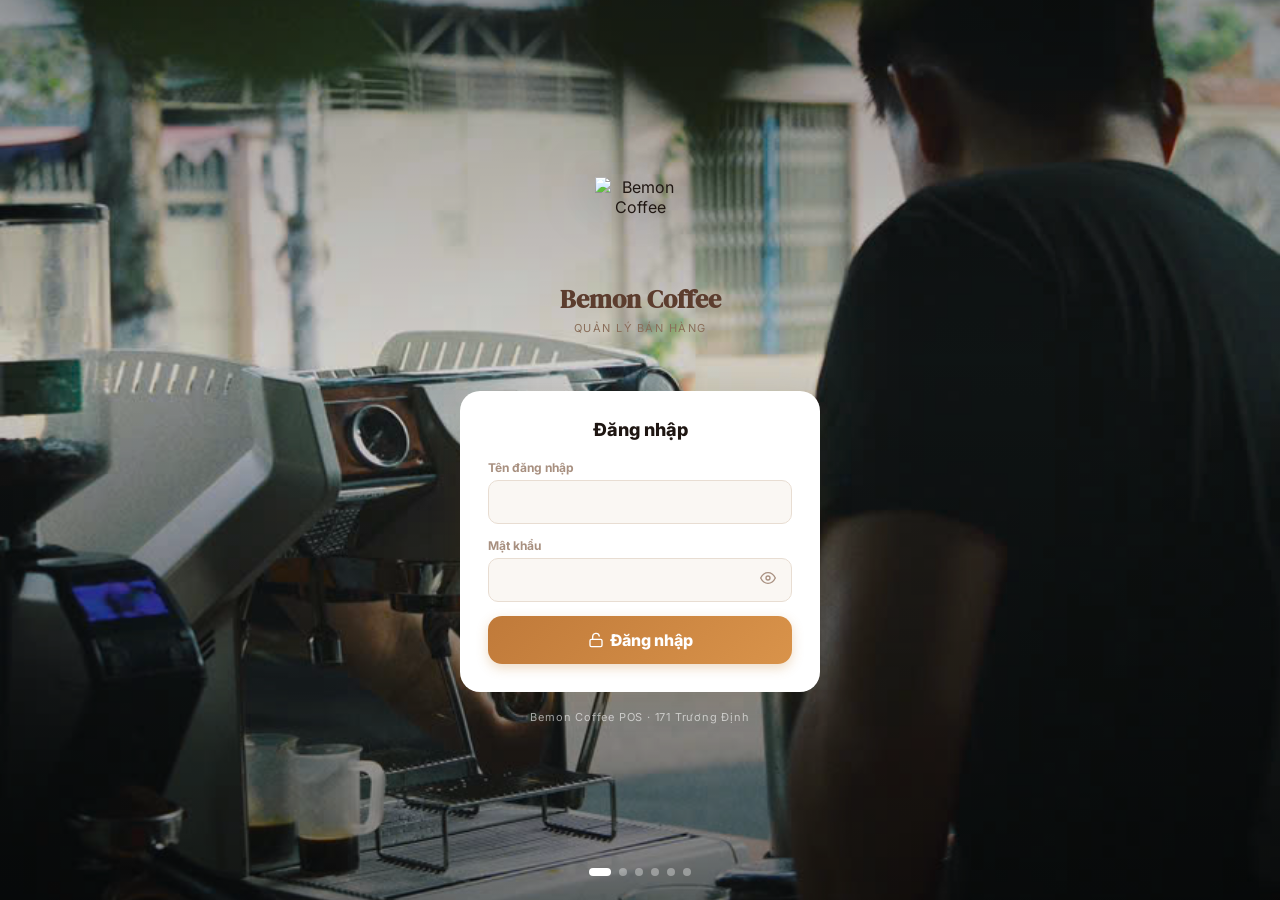
==== commit 45f8ae1f: "Update index.html" ====
--- a/index.html
+++ b/index.html
@@ -1,1210 +1,2050 @@
 <!DOCTYPE html>
 <html lang="vi">
 <head>
-<meta charset="UTF-8" />
-<meta name="viewport" content="width=device-width, initial-scale=1.0" />
-<title>MedDocs — Thư viện Tài liệu Y khoa</title>
-<link href="https://fonts.googleapis.com/css2?family=Outfit:wght@400;500;600;700&family=DM+Sans:ital,wght@0,400;0,500;1,400&display=swap" rel="stylesheet" />
+<meta charset="UTF-8"/>
+<meta name="viewport" content="width=device-width,initial-scale=1,viewport-fit=cover,maximum-scale=1,user-scalable=no"/>
+<title>Bemon Coffee POS</title>
+<link rel="icon" type="image/png" href="logo.png"/>
+<link rel="apple-touch-icon" href="logo.png"/>
+<link href="https://fonts.googleapis.com/css2?family=Inter:wght@400;500;600;700;800;900&family=DM+Serif+Display&display=swap&display=swap" rel="stylesheet"/>
+<!-- Firebase SDK -->
+<script src="https://www.gstatic.com/firebasejs/10.11.0/firebase-app-compat.js"></script>
+<script src="https://www.gstatic.com/firebasejs/10.11.0/firebase-firestore-compat.js"></script>
+<script src="https://cdn.jsdelivr.net/npm/chart.js@4.4.0/dist/chart.umd.min.js"></script>
 <style>
-  *, *::before, *::after { box-sizing: border-box; margin: 0; padding: 0; }
-
-  :root {
-    --bg:        #EFF4F1;
-    --sidebar:   #132D2A;
-    --sidebar-hover: #1E4038;
-    --sidebar-active: #2A5C50;
-    --accent:    #28A87A;
-    --accent-light: #D6F0E6;
-    --accent-text: #0F6E4E;
-    --white:     #FFFFFF;
-    --text-1:    #111C1A;
-    --text-2:    #4A6460;
-    --text-3:    #8AABA5;
-    --border:    rgba(0,0,0,0.07);
-    --border-md: rgba(0,0,0,0.11);
-    --shadow-sm: 0 1px 3px rgba(0,0,0,0.06), 0 1px 2px rgba(0,0,0,0.04);
-    --shadow-md: 0 4px 16px rgba(0,0,0,0.08), 0 1px 4px rgba(0,0,0,0.04);
-    --radius:    10px;
-    --radius-sm: 6px;
-    --font-head: 'Outfit', sans-serif;
-    --font-body: 'DM Sans', sans-serif;
-  }
-
-  html, body { height: 100%; }
-
-  body {
-    font-family: var(--font-body);
-    background: var(--bg);
-    color: var(--text-1);
-    display: flex;
-    height: 100vh;
-    overflow: hidden;
-  }
-
-  /* ── SIDEBAR ── */
-  .sidebar {
-    width: 240px;
-    flex-shrink: 0;
-    background: var(--sidebar);
-    display: flex;
-    flex-direction: column;
-    height: 100vh;
-    overflow-y: auto;
-  }
-
-  .sidebar-logo {
-    display: flex;
-    align-items: center;
-    gap: 10px;
-    padding: 22px 20px 18px;
-    border-bottom: 1px solid rgba(255,255,255,0.07);
-  }
-
-  .logo-icon {
-    width: 36px; height: 36px;
-    background: var(--accent);
-    border-radius: 9px;
-    display: flex; align-items: center; justify-content: center;
-    flex-shrink: 0;
-  }
-
-  .logo-icon svg { width: 20px; height: 20px; }
-
-  .logo-text {
-    font-family: var(--font-head);
-    font-size: 17px;
-    font-weight: 700;
-    color: #fff;
-    letter-spacing: -0.02em;
-  }
-
-  .logo-sub {
-    font-size: 10px;
-    color: rgba(255,255,255,0.35);
-    font-weight: 400;
-    margin-top: 1px;
-  }
-
-  .sidebar-section {
-    padding: 16px 12px 8px;
-  }
-
-  .sidebar-section-label {
-    font-size: 10px;
-    font-weight: 600;
-    letter-spacing: 0.1em;
-    text-transform: uppercase;
-    color: rgba(255,255,255,0.28);
-    padding: 0 8px;
-    margin-bottom: 4px;
-  }
-
-  .nav-item {
-    display: flex;
-    align-items: center;
-    gap: 10px;
-    padding: 9px 10px;
-    border-radius: var(--radius-sm);
-    color: rgba(255,255,255,0.6);
-    font-size: 13.5px;
-    font-weight: 400;
-    cursor: pointer;
-    transition: all 0.15s ease;
-    user-select: none;
-  }
-
-  .nav-item:hover { background: var(--sidebar-hover); color: rgba(255,255,255,0.9); }
-
-  .nav-item.active {
-    background: var(--sidebar-active);
-    color: #fff;
-    font-weight: 500;
-  }
-
-  .nav-item .nav-dot {
-    width: 8px; height: 8px;
-    border-radius: 50%;
-    flex-shrink: 0;
-  }
-
-  .nav-item .nav-count {
-    margin-left: auto;
-    font-size: 11px;
-    background: rgba(255,255,255,0.1);
-    color: rgba(255,255,255,0.5);
-    padding: 1px 7px;
-    border-radius: 20px;
-    font-weight: 500;
-  }
-
-  .nav-item.active .nav-count {
-    background: var(--accent);
-    color: #fff;
-  }
-
-  .nav-icon { width: 16px; height: 16px; opacity: 0.7; flex-shrink: 0; }
-  .nav-item.active .nav-icon { opacity: 1; }
-
-  .sidebar-divider { border: none; border-top: 1px solid rgba(255,255,255,0.07); margin: 8px 12px; }
-
-  .sidebar-footer {
-    margin-top: auto;
-    padding: 14px 12px;
-    border-top: 1px solid rgba(255,255,255,0.07);
-  }
-
-  .user-card {
-    display: flex; align-items: center; gap: 10px;
-    padding: 8px 10px;
-    border-radius: var(--radius-sm);
-    cursor: pointer;
-  }
-
-  .user-card:hover { background: var(--sidebar-hover); }
-
-  .avatar {
-    width: 32px; height: 32px;
-    border-radius: 50%;
-    background: var(--accent);
-    display: flex; align-items: center; justify-content: center;
-    font-family: var(--font-head);
-    font-size: 13px;
-    font-weight: 700;
-    color: #fff;
-    flex-shrink: 0;
-  }
-
-  .user-name { font-size: 13px; color: rgba(255,255,255,0.8); font-weight: 500; }
-  .user-role { font-size: 11px; color: rgba(255,255,255,0.35); }
-
-  /* ── MAIN ── */
-  .main {
-    flex: 1;
-    display: flex;
-    flex-direction: column;
-    overflow: hidden;
-  }
-
-  /* ── TOPBAR ── */
-  .topbar {
-    background: var(--white);
-    border-bottom: 1px solid var(--border);
-    padding: 0 28px;
-    height: 62px;
-    display: flex;
-    align-items: center;
-    gap: 16px;
-    flex-shrink: 0;
-    box-shadow: var(--shadow-sm);
-  }
-
-  .topbar-title {
-    font-family: var(--font-head);
-    font-size: 18px;
-    font-weight: 600;
-    color: var(--text-1);
-    letter-spacing: -0.02em;
-    white-space: nowrap;
-  }
-
-  .topbar-title span { color: var(--accent); }
-
-  .search-wrap {
-    flex: 1;
-    max-width: 420px;
-    position: relative;
-  }
-
-  .search-wrap svg {
-    position: absolute;
-    left: 12px;
-    top: 50%;
-    transform: translateY(-50%);
-    width: 15px; height: 15px;
-    color: var(--text-3);
-  }
-
-  .search-input {
-    width: 100%;
-    height: 38px;
-    background: var(--bg);
-    border: 1px solid var(--border-md);
-    border-radius: 22px;
-    padding: 0 14px 0 36px;
-    font-family: var(--font-body);
-    font-size: 13.5px;
-    color: var(--text-1);
-    outline: none;
-    transition: border 0.2s, box-shadow 0.2s;
-  }
-
-  .search-input::placeholder { color: var(--text-3); }
-  .search-input:focus { border-color: var(--accent); box-shadow: 0 0 0 3px rgba(40,168,122,0.12); }
-
-  .topbar-actions { display: flex; align-items: center; gap: 8px; margin-left: auto; }
-
-  .btn {
-    display: inline-flex; align-items: center; gap: 6px;
-    height: 36px;
-    padding: 0 14px;
-    border-radius: var(--radius-sm);
-    font-family: var(--font-body);
-    font-size: 13px;
-    font-weight: 500;
-    cursor: pointer;
-    transition: all 0.15s ease;
-    border: 1px solid var(--border-md);
-    background: var(--white);
-    color: var(--text-2);
-  }
-
-  .btn:hover { background: var(--bg); border-color: var(--border-md); }
-
-  .btn-primary {
-    background: var(--accent);
-    color: #fff;
-    border-color: var(--accent);
-  }
-
-  .btn-primary:hover { background: #21967A; border-color: #21967A; }
-  .btn svg { width: 14px; height: 14px; }
-
-  /* ── CONTENT AREA ── */
-  .content-area {
-    flex: 1;
-    display: flex;
-    overflow: hidden;
-  }
-
-  /* ── DOC LIST ── */
-  .doc-list-panel {
-    flex: 1;
-    display: flex;
-    flex-direction: column;
-    overflow: hidden;
-    min-width: 0;
-  }
-
-  .list-toolbar {
-    padding: 16px 28px 12px;
-    display: flex;
-    align-items: center;
-    gap: 10px;
-    flex-shrink: 0;
-  }
-
-  .filter-tabs {
-    display: flex;
-    gap: 4px;
-    background: var(--white);
-    padding: 3px;
-    border-radius: 22px;
-    border: 1px solid var(--border);
-  }
-
-  .filter-tab {
-    padding: 5px 14px;
-    border-radius: 20px;
-    font-size: 12.5px;
-    font-weight: 500;
-    cursor: pointer;
-    color: var(--text-2);
-    transition: all 0.15s;
-    user-select: none;
-  }
-
-  .filter-tab.active { background: var(--accent); color: #fff; }
-  .filter-tab:not(.active):hover { background: var(--bg); }
-
-  .sort-select {
-    margin-left: auto;
-    height: 34px;
-    padding: 0 10px;
-    border: 1px solid var(--border-md);
-    border-radius: var(--radius-sm);
-    font-family: var(--font-body);
-    font-size: 12.5px;
-    color: var(--text-2);
-    background: var(--white);
-    outline: none;
-    cursor: pointer;
-  }
-
-  .results-count {
-    font-size: 12px;
-    color: var(--text-3);
-    padding: 0 28px 8px;
-  }
-
-  .doc-list {
-    flex: 1;
-    overflow-y: auto;
-    padding: 0 20px 20px;
-    display: flex;
-    flex-direction: column;
-    gap: 8px;
-  }
-
-  .doc-list::-webkit-scrollbar { width: 5px; }
-  .doc-list::-webkit-scrollbar-track { background: transparent; }
-  .doc-list::-webkit-scrollbar-thumb { background: var(--text-3); border-radius: 10px; }
-
-  .doc-card {
-    background: var(--white);
-    border: 1px solid var(--border);
-    border-radius: var(--radius);
-    padding: 14px 16px;
-    display: flex;
-    align-items: flex-start;
-    gap: 14px;
-    cursor: pointer;
-    transition: all 0.15s ease;
-    box-shadow: var(--shadow-sm);
-  }
-
-  .doc-card:hover { border-color: var(--accent); box-shadow: var(--shadow-md); transform: translateY(-1px); }
-  .doc-card.active { border-color: var(--accent); box-shadow: 0 0 0 2px rgba(40,168,122,0.2), var(--shadow-md); }
-
-  .doc-icon {
-    width: 42px; height: 42px;
-    border-radius: 9px;
-    display: flex; align-items: center; justify-content: center;
-    flex-shrink: 0;
-  }
-
-  .doc-icon svg { width: 22px; height: 22px; }
-
-  .doc-info { flex: 1; min-width: 0; }
-
-  .doc-title {
-    font-family: var(--font-head);
-    font-size: 14px;
-    font-weight: 600;
-    color: var(--text-1);
-    margin-bottom: 4px;
-    white-space: nowrap;
-    overflow: hidden;
-    text-overflow: ellipsis;
-  }
-
-  .doc-meta {
-    display: flex;
-    align-items: center;
-    gap: 8px;
-    flex-wrap: wrap;
-  }
-
-  .tag {
-    display: inline-flex; align-items: center;
-    font-size: 11px;
-    font-weight: 600;
-    padding: 2px 9px;
-    border-radius: 20px;
-    letter-spacing: 0.01em;
-  }
-
-  .doc-date { font-size: 11.5px; color: var(--text-3); }
-  .doc-pages { font-size: 11.5px; color: var(--text-3); }
-
-  .doc-actions { display: flex; align-items: center; gap: 4px; flex-shrink: 0; }
-
-  .icon-btn {
-    width: 30px; height: 30px;
-    border-radius: var(--radius-sm);
-    border: none;
-    background: transparent;
-    display: flex; align-items: center; justify-content: center;
-    cursor: pointer;
-    color: var(--text-3);
-    transition: all 0.15s;
-  }
-
-  .icon-btn:hover { background: var(--bg); color: var(--text-1); }
-  .icon-btn svg { width: 14px; height: 14px; }
-
-  .icon-btn.saved { color: var(--accent); }
-
-  /* ── PREVIEW PANEL ── */
-  .preview-panel {
-    width: 360px;
-    flex-shrink: 0;
-    border-left: 1px solid var(--border);
-    background: var(--white);
-    display: flex;
-    flex-direction: column;
-    overflow: hidden;
-  }
-
-  .preview-header {
-    padding: 16px 20px;
-    border-bottom: 1px solid var(--border);
-    display: flex;
-    align-items: center;
-    justify-content: space-between;
-  }
-
-  .preview-label {
-    font-size: 11px;
-    font-weight: 600;
-    letter-spacing: 0.08em;
-    text-transform: uppercase;
-    color: var(--text-3);
-  }
-
-  .preview-body {
-    flex: 1;
-    overflow-y: auto;
-    padding: 20px;
-  }
-
-  .preview-body::-webkit-scrollbar { width: 4px; }
-  .preview-body::-webkit-scrollbar-thumb { background: var(--text-3); border-radius: 10px; }
-
-  .preview-empty {
-    flex: 1;
-    display: flex;
-    flex-direction: column;
-    align-items: center;
-    justify-content: center;
-    gap: 12px;
-    color: var(--text-3);
-    padding: 40px;
-    text-align: center;
-  }
-
-  .preview-empty-icon { width: 48px; height: 48px; opacity: 0.3; }
-
-  .preview-empty-text { font-size: 13.5px; line-height: 1.6; }
-
-  .preview-title {
-    font-family: var(--font-head);
-    font-size: 17px;
-    font-weight: 700;
-    color: var(--text-1);
-    line-height: 1.3;
-    margin-bottom: 12px;
-    letter-spacing: -0.02em;
-  }
-
-  .preview-tags { display: flex; gap: 6px; flex-wrap: wrap; margin-bottom: 14px; }
-
-  .preview-stat-row {
-    display: grid;
-    grid-template-columns: 1fr 1fr;
-    gap: 8px;
-    margin-bottom: 16px;
-  }
-
-  .preview-stat {
-    background: var(--bg);
-    border-radius: var(--radius-sm);
-    padding: 10px 12px;
-  }
-
-  .preview-stat-label { font-size: 10px; color: var(--text-3); font-weight: 600; text-transform: uppercase; letter-spacing: 0.08em; margin-bottom: 3px; }
-  .preview-stat-value { font-size: 14px; font-weight: 600; color: var(--text-1); }
-
-  .preview-section-title {
-    font-size: 11px;
-    font-weight: 600;
-    letter-spacing: 0.07em;
-    text-transform: uppercase;
-    color: var(--text-3);
-    margin-bottom: 8px;
-    margin-top: 16px;
-  }
-
-  .toc-list { display: flex; flex-direction: column; gap: 2px; }
-
-  .toc-item {
-    display: flex; align-items: center; gap: 8px;
-    padding: 7px 10px;
-    border-radius: var(--radius-sm);
-    font-size: 13px;
-    color: var(--text-2);
-    cursor: pointer;
-    transition: all 0.12s;
-  }
-
-  .toc-item:hover { background: var(--accent-light); color: var(--accent-text); }
-
-  .toc-num {
-    width: 20px; height: 20px;
-    border-radius: 5px;
-    background: var(--bg);
-    display: flex; align-items: center; justify-content: center;
-    font-size: 10px;
-    font-weight: 700;
-    color: var(--text-3);
-    flex-shrink: 0;
-  }
-
-  .preview-content {
-    font-size: 13px;
-    color: var(--text-2);
-    line-height: 1.75;
-    margin-top: 6px;
-  }
-
-  .preview-content p { margin-bottom: 10px; }
-
-  .preview-footer {
-    padding: 14px 20px;
-    border-top: 1px solid var(--border);
-    display: flex;
-    gap: 8px;
-  }
-
-  .preview-footer .btn { flex: 1; justify-content: center; }
-
-  /* ── TAG COLORS ── */
-  .tag-noikho  { background: #E6F1FB; color: #185FA5; }
-  .tag-ngoaikho{ background: #EEEDFE; color: #3C3489; }
-  .tag-sanphu  { background: #FBEAF0; color: #72243E; }
-  .tag-nhikho  { background: #FAEEDA; color: #633806; }
-  .tag-duocly  { background: #EAF3DE; color: #27500A; }
-  .tag-chuandoan{ background: #FCF0E0; color: #7A4E0F; }
-  .tag-tietkhi { background: #E1F5EE; color: #085041; }
-  .tag-thankinh{ background: #FDE8E8; color: #6B2020; }
-
-  .icon-noikho  { background: #E6F1FB; }
-  .icon-ngoaikho{ background: #EEEDFE; }
-  .icon-sanphu  { background: #FBEAF0; }
-  .icon-nhikho  { background: #FAEEDA; }
-  .icon-duocly  { background: #EAF3DE; }
-  .icon-chuandoan{ background: #FCF0E0; }
-  .icon-tietkhi { background: #E1F5EE; }
-  .icon-thankinh{ background: #FDE8E8; }
-  .tag-thuY     { background: #F5E6FB; color: #7A2FA0; }
-  .icon-thuY    { background: #F5E6FB; }
-
-  /* ── SCROLLBAR ── */
-  .sidebar::-webkit-scrollbar { width: 4px; }
-  .sidebar::-webkit-scrollbar-thumb { background: rgba(255,255,255,0.15); border-radius: 10px; }
-
-  /* ── EMPTY STATE ── */
-  .empty-state {
-    flex: 1;
-    display: flex;
-    flex-direction: column;
-    align-items: center;
-    justify-content: center;
-    gap: 12px;
-    color: var(--text-3);
-    text-align: center;
-  }
-
-  .empty-state svg { width: 48px; height: 48px; opacity: 0.25; }
-  .empty-state p { font-size: 14px; }
-
-  /* ── MODAL UPLOAD ── */
-  .modal-overlay {
-    position: fixed; inset: 0;
-    background: rgba(0,0,0,0.4);
-    display: none;
-    align-items: center;
-    justify-content: center;
-    z-index: 100;
-  }
-
-  .modal-overlay.open { display: flex; }
-
-  .modal {
-    background: var(--white);
-    border-radius: 14px;
-    padding: 28px;
-    width: 420px;
-    box-shadow: 0 20px 60px rgba(0,0,0,0.2);
-    animation: slideUp 0.2s ease;
-  }
-
-  @keyframes slideUp { from { transform: translateY(12px); opacity: 0; } to { transform: translateY(0); opacity: 1; } }
-
-  .modal-title { font-family: var(--font-head); font-size: 18px; font-weight: 700; margin-bottom: 6px; }
-  .modal-sub { font-size: 13px; color: var(--text-2); margin-bottom: 20px; }
-
-  .form-group { margin-bottom: 14px; }
-
-  .form-label { font-size: 12.5px; font-weight: 500; color: var(--text-2); margin-bottom: 5px; display: block; }
-
-  .form-input, .form-select, .form-textarea {
-    width: 100%;
-    padding: 8px 12px;
-    border: 1px solid var(--border-md);
-    border-radius: var(--radius-sm);
-    font-family: var(--font-body);
-    font-size: 13.5px;
-    color: var(--text-1);
-    background: var(--bg);
-    outline: none;
-    transition: border 0.15s, box-shadow 0.15s;
-  }
-
-  .form-input:focus, .form-select:focus, .form-textarea:focus {
-    border-color: var(--accent);
-    box-shadow: 0 0 0 3px rgba(40,168,122,0.12);
-  }
-
-  .form-textarea { resize: vertical; min-height: 80px; }
-
-  .modal-actions { display: flex; gap: 8px; justify-content: flex-end; margin-top: 20px; }
-  .modal-actions .btn { flex: none; }
-
-  .badge-new {
-    display: inline-block;
-    background: var(--accent);
-    color: #fff;
-    font-size: 9px;
-    font-weight: 700;
-    padding: 1px 6px;
-    border-radius: 20px;
-    letter-spacing: 0.05em;
-    text-transform: uppercase;
-    margin-left: 4px;
-  }
+*{box-sizing:border-box;margin:0;padding:0;-webkit-tap-highlight-color:transparent}
+:root{--brown:#5C3D2E;--accent:#C07A3A;--accent2:#D9934A;--accent-light:#FEF3E8;--bg:#F7F3EF;--card:#FFFFFF;--border:#E8DDD2;--border-light:#F0EAE2;--text:#1E1612;--sub:#8A6E5A;--muted:#A89080;--green:#16A34A;--red:#DC2626;--blue:#2563EB;--r-sm:8px;--r-md:12px;--r-lg:16px;--r-xl:20px;--r-2xl:24px;--shadow-xs:0 1px 3px rgba(0,0,0,.06);--shadow-sm:0 2px 8px rgba(92,61,46,.08);--shadow-md:0 4px 16px rgba(92,61,46,.12)}
+::-webkit-scrollbar{width:0;height:0}
+html,body{height:100%;background:var(--bg);color:var(--text);overflow:hidden;font-family:'Inter',sans-serif}
+button,input,select,textarea{font-family:'Inter',sans-serif}
+input,select{-webkit-appearance:none;appearance:none}
+input[type=text],input[type=password],input[type=number]{font-size:16px!important;-webkit-transform:translateZ(0);transform:translateZ(0)}
+input[type=date]{font-size:14px!important}
+@keyframes slideUp{from{transform:translateY(100%);opacity:.5}to{transform:translateY(0);opacity:1}}
+@keyframes fadeIn{from{opacity:0;transform:translateY(6px)}to{opacity:1;transform:translateY(0)}}
+.slide-up{animation:slideUp .26s cubic-bezier(.32,1,.55,1)}
+.fade-in{animation:fadeIn .22s ease}
+
+/* ── Layout ── */
+#login-wrap{position:fixed;inset:0;z-index:1000;display:flex;flex-direction:column;align-items:center;justify-content:center;padding:20px;overflow:hidden}
+/* Slideshow background */
+.lw-slide{position:absolute;inset:0;background-size:cover;background-position:center;opacity:0;transition:opacity 1.2s ease;z-index:0}
+.lw-slide.active{opacity:1}
+/* Dark overlay for readability */
+.lw-overlay{position:absolute;inset:0;background:linear-gradient(to bottom,rgba(0,0,0,.35) 0%,rgba(0,0,0,.15) 40%,rgba(0,0,0,.5) 100%);z-index:1}
+/* Login content above slides */
+.lw-content{position:relative;z-index:2;display:flex;flex-direction:column;align-items:center;width:100%;max-width:400px;padding:0 20px}
+/* Dot indicators */
+.lw-dots{position:absolute;bottom:24px;left:50%;transform:translateX(-50%);display:flex;gap:8px;z-index:3}
+.lw-dot{width:8px;height:8px;border-radius:50%;background:rgba(255,255,255,.35);cursor:pointer;transition:all .3s;border:none}
+.lw-dot.on{background:#fff;width:22px;border-radius:4px}
+#app{height:100dvh;display:flex;flex-direction:column;display:none}
+#header{background:#fff;border-bottom:1px solid var(--border);padding:12px 16px;padding-top:calc(env(safe-area-inset-top,0px) + 12px);display:flex;align-items:center;justify-content:space-between;flex-shrink:0;box-shadow:0 2px 6px rgba(120,80,20,.06);z-index:50;position:relative}
+#content-area{flex:1;overflow:hidden;position:relative}
+.page{position:absolute;inset:0;overflow-y:auto;overflow-x:hidden;-webkit-overflow-scrolling:touch;padding:14px 14px 90px;opacity:0;pointer-events:none;transition:opacity .15s}
+.page.active{opacity:1;pointer-events:auto}
+#bottom-nav{position:fixed;bottom:0;left:0;right:0;background:#fff;border-top:1px solid var(--border);display:flex;padding-bottom:env(safe-area-inset-bottom,0px);z-index:100;box-shadow:0 -2px 10px rgba(120,80,20,.07)}
+.nb{flex:1;padding:9px 0 7px;background:transparent;border:none;cursor:pointer;display:flex;flex-direction:column;align-items:center;gap:2px}
+.nb .ni{width:22px;height:22px;display:flex;align-items:center;justify-content:center;color:var(--muted);transition:color .15s}
+.nb.on .ni{color:var(--accent)}
+.nb .nl{font-size:10px;font-weight:700;color:var(--sub)}
+.nb.on .nl{color:var(--accent)}
+.nb .nd{width:20px;height:2.5px;background:var(--accent);border-radius:2px;display:none}
+.nb.on .nd{display:block}
+
+/* ── Toast ── */
+#toast{position:fixed;top:calc(env(safe-area-inset-top,0px)+14px);left:50%;transform:translateX(-50%) translateY(-10px);background:#22c55e;color:#fff;padding:10px 22px;border-radius:40px;font-weight:800;font-size:14px;z-index:9999;box-shadow:0 4px 18px rgba(34,197,94,.35);white-space:nowrap;opacity:0;transition:opacity .25s,transform .25s;pointer-events:none}
+#toast.show{opacity:1;transform:translateX(-50%) translateY(0)}
+
+/* ── Overlay / Sheet / Modal ── */
+.overlay{position:fixed;inset:0;z-index:400;display:flex;flex-direction:column;justify-content:flex-end;visibility:hidden;pointer-events:none}
+.overlay.on{visibility:visible;pointer-events:auto}
+.ov-bg{position:absolute;inset:0;background:rgba(0,0,0,.45);backdrop-filter:blur(3px);opacity:0;transition:opacity .25s}
+.overlay.on .ov-bg{opacity:1}
+.sh-body{position:relative;background:#fff;border-radius:20px 20px 0 0;max-height:86vh;display:flex;flex-direction:column;box-shadow:0 -6px 32px rgba(0,0,0,.16);transform:translateY(100%);transition:transform .26s cubic-bezier(.32,1,.55,1)}
+.overlay.on .sh-body{transform:translateY(0)}
+.sh-handle{width:40px;height:4px;background:#d0c4b0;border-radius:2px;margin:12px auto 0;flex-shrink:0}
+.sh-hdr{display:flex;align-items:center;justify-content:space-between;padding:10px 18px 8px;flex-shrink:0}
+.sh-title{font-weight:900;font-size:16px;color:var(--text)}
+.sh-close{background:var(--bg);border:none;border-radius:8px;width:30px;height:30px;cursor:pointer;font-size:16px;color:var(--muted);display:flex;align-items:center;justify-content:center}
+.sh-body>.sh-content{flex:1;overflow-y:auto;padding:0 18px 28px;-webkit-overflow-scrolling:touch}
+
+/* form modal — higher z */
+.fm{z-index:500}
+.fm .sh-body{max-height:93vh}
+
+/* ── Login ── */
+.login-card{background:#fff;border-radius:20px;padding:28px;width:100%;max-width:380px;box-shadow:0 8px 36px rgba(120,80,20,.12)}
+.login-logo{display:block;margin:0 auto 14px;object-fit:contain}
+.login-brand{font-family:'DM Serif Display',serif;font-size:26px;color:var(--brown);font-weight:700;text-align:center}
+.login-sub{font-size:11px;color:var(--sub);text-align:center;letter-spacing:1.5px;margin-top:4px;margin-bottom:28px}
+.login-err{background:#fee2e2;color:#dc2626;border-radius:10px;padding:10px 14px;font-size:13px;font-weight:700;margin-bottom:14px;display:none;text-align:center}
+.pass-wrap{position:relative}
+.pass-eye{position:absolute;right:12px;top:50%;transform:translateY(-50%);background:none;border:none;cursor:pointer;font-size:16px;padding:4px;color:var(--muted)}
+
+/* ── Form fields ── */
+.fg{margin-bottom:14px}
+.fl{font-size:12px;font-weight:700;color:var(--muted);display:block;margin-bottom:5px}
+.fi{width:100%;background:#faf7f3;border:1.5px solid var(--border);border-radius:10px;padding:11px 13px;font-size:16px;color:var(--text);outline:none;transition:border-color .15s;-webkit-transform:translateZ(0);transform:translateZ(0)}
+.fi:focus{border-color:var(--accent)}
+.fi-pass{padding-right:42px}
+.form-row{display:grid;grid-template-columns:1fr 1fr;gap:10px}
+.cogs-box{background:#fffbeb;border:1.5px solid #fde68a;border-radius:12px;padding:12px 14px;margin-bottom:14px}
+.cogs-title{font-size:12px;font-weight:800;color:#92400e;margin-bottom:8px}
+
+/* ── Buttons ── */
+.btn{border:none;border-radius:12px;padding:12px 18px;font-weight:800;font-size:14px;cursor:pointer;transition:all .15s;display:inline-flex;align-items:center;justify-content:center;gap:6px}
+.btn-pr{background:linear-gradient(135deg,var(--accent),var(--accent2));color:#fff;box-shadow:0 4px 12px rgba(200,135,58,.3)}
+.btn-pr:active{filter:brightness(.92)}
+.btn-gh{background:var(--bg);color:var(--muted);border:1px solid var(--border)}
+.btn-dn{background:#fee2e2;color:#dc2626;border:1px solid #fca5a5}
+.btn-gn{background:linear-gradient(135deg,#16a34a,#22c55e);color:#fff}
+.btn-full{width:100%}
+.btn-row{display:flex;gap:10px}
+.btn-sm-edit{background:#f0f6ff;color:#3b82f6;border:1px solid #bfdbfe;border-radius:8px;padding:5px 10px;cursor:pointer;font-size:12px;font-weight:700}
+.btn-sm-del{background:#fee2e2;color:#dc2626;border:1px solid #fca5a5;border-radius:8px;padding:5px 10px;cursor:pointer;font-size:12px;font-weight:700}
+
+/* ── Header action button ── */
+.hbtn{background:var(--bg);border:1px solid var(--border);border-radius:10px;padding:7px 12px;cursor:pointer;font-weight:800;font-size:12px;color:var(--muted);display:flex;align-items:center;gap:5px}
+.hbtn-ac{background:linear-gradient(135deg,var(--accent),var(--accent2));color:#fff;border:none;box-shadow:0 3px 8px rgba(200,135,58,.25)}
+.hbtn-gn{background:linear-gradient(135deg,#16a34a,#22c55e);color:#fff;border:none}
+.hbtn-rd{background:#fee2e2;color:#dc2626;border:1px solid #fca5a5}
+#cart-fab{position:relative}
+#cart-badge{position:absolute;top:-6px;right:-6px;background:#e53e3e;color:#fff;border-radius:50%;width:18px;height:18px;font-size:10px;font-weight:900;display:none;align-items:center;justify-content:center}
+
+/* ── Cards ── */
+.card{background:#fff;border:1.5px solid var(--border);border-radius:14px;padding:14px;box-shadow:0 2px 6px rgba(120,80,20,.04);margin-bottom:12px}
+.sc{background:#fff;border-radius:13px;padding:12px;box-shadow:0 2px 6px rgba(120,80,20,.04)}
+.sc-icon{font-size:19px;margin-bottom:3px}
+.sc-label{font-size:10px;color:var(--muted);font-weight:600;margin-bottom:2px}
+.sc-val{font-weight:900;font-size:14px}
+.sc-sub{font-size:9px;color:var(--sub);margin-top:1px}
+.grid2{display:grid;grid-template-columns:1fr 1fr;gap:10px;margin-bottom:12px}
+.grid3{display:grid;grid-template-columns:1fr 1fr 1fr;gap:8px;margin-bottom:12px}
+.grid4{display:grid;grid-template-columns:1fr 1fr 1fr 1fr;gap:6px}
+
+/* ── Chips ── */
+.chip-row{display:flex;gap:8px;overflow-x:auto;padding-bottom:8px;margin-bottom:12px;-webkit-overflow-scrolling:touch}
+.chip{flex-shrink:0;background:#fff;color:var(--muted);border:1px solid var(--border);border-radius:20px;padding:7px 14px;cursor:pointer;font-weight:700;font-size:13px;display:flex;align-items:center;gap:4px;white-space:nowrap;transition:all .13s}
+.chip.on{background:var(--accent);color:#fff;border-color:var(--accent)}
+.chip svg{flex-shrink:0;vertical-align:middle}
+.chip.on svg{stroke:#fff!important}
+
+/* ── Menu grid ── */
+.mgrid{display:grid;grid-template-columns:repeat(auto-fill,minmax(152px,1fr));gap:10px}
+.mi{background:#fff;border:1.5px solid var(--border);border-radius:14px;padding:12px;cursor:pointer;transition:transform .12s,box-shadow .12s}
+.mi:active{transform:scale(.97);box-shadow:0 4px 12px rgba(120,80,20,.1)}
+.mi-icon{width:44px;height:44px;border-radius:12px;display:flex;align-items:center;justify-content:center;margin:0 auto 10px}
+.mi-name{font-weight:800;font-size:12px;line-height:1.35;color:var(--text);margin-bottom:1px}
+.mi-cat{font-size:10px;color:var(--sub);margin-bottom:8px}
+.sz-row{display:flex;gap:3px;margin-bottom:8px}
+.sz-btn{flex:1;border:1px solid var(--border);border-radius:7px;font-size:10px;font-weight:700;padding:4px 0;cursor:pointer;background:#f5f0eb;color:var(--muted);line-height:1.3;transition:all .1s}
+.sz-btn.on{background:var(--accent);color:#fff;border-color:var(--accent)}
+.mi-foot{display:flex;justify-content:space-between;align-items:center}
+.mi-price{color:var(--accent);font-weight:900;font-size:13px}
+.add-btn{background:linear-gradient(135deg,var(--accent),var(--accent2));color:#fff;border:none;border-radius:8px;width:28px;height:28px;cursor:pointer;font-size:17px;font-weight:900;display:flex;align-items:center;justify-content:center;transition:filter .12s}
+.add-btn:active{filter:brightness(.88)}
+
+/* ── Cart / Pay ── */
+.ci{background:#faf7f3;border-radius:12px;padding:11px 13px;margin-bottom:8px;display:flex;align-items:center;gap:10px;border:1px solid #ede5d8}
+.ci-name{font-weight:700;font-size:13px;overflow:hidden;text-overflow:ellipsis;white-space:nowrap}
+.sz-badge{background:#f0e8dc;color:var(--muted);font-size:10px;font-weight:800;padding:1px 6px;border-radius:4px}
+.ci-price{color:var(--accent);font-size:12px;font-weight:800}
+.qrow{display:flex;align-items:center;gap:6px;flex-shrink:0}
+.qbtn{background:#f0e8e0;color:var(--muted);border:none;border-radius:8px;width:30px;height:30px;cursor:pointer;font-weight:800;font-size:16px;display:flex;align-items:center;justify-content:center;transition:background .1s}
+.qbtn:active{background:var(--accent);color:#fff}
+.pay-grid{display:grid;grid-template-columns:1fr 1fr;gap:8px;margin-bottom:18px}
+.pc{border:1.5px solid var(--border);border-radius:12px;padding:12px 10px;cursor:pointer;display:flex;align-items:center;gap:8px;background:#fff;transition:all .13s;text-align:left;width:100%}
+.pc-icon{width:28px;height:28px;display:flex;align-items:center;justify-content:center;flex-shrink:0}
+.pc-name{font-weight:800;font-size:13px}
+.pc-check{font-size:10px;font-weight:700;margin-top:2px}
+
+/* ── Invoice sheet ── */
+.inv-tbl-hdr{display:grid;grid-template-columns:1fr 28px 76px 78px;padding:8px 12px;background:#f0e8dc;gap:4px}
+.inv-tbl-row{display:grid;grid-template-columns:1fr 28px 76px 78px;padding:9px 12px;gap:4px;border-bottom:1px dashed var(--border);align-items:center}
+.inv-tbl-row:last-child{border-bottom:none}
+.inv-tbl-row:nth-child(even){background:#fff}
+.inv-tbl-row:nth-child(odd){background:#faf7f3}
+.th{font-size:10px;font-weight:800;color:var(--muted)}
+.tr{text-align:right}
+.inv-grand{display:flex;justify-content:space-between;border-top:2px solid var(--text);padding-top:10px;margin-top:8px}
+.inv-sheet-foot{display:flex;gap:10px;padding:12px 20px;padding-bottom:calc(env(safe-area-inset-bottom,0px)+12px);border-top:1px solid #f0e8dc;background:#fff;flex-shrink:0}
+
+/* ── Report stats row ── */
+.rpt-hdr{display:flex;align-items:flex-start;justify-content:space-between;margin-bottom:14px;gap:8px;flex-wrap:wrap}
+.rpt-title-block{flex:1;min-width:0}
+.rpt-title{font-weight:900;font-size:17px;color:var(--text)}
+.rpt-sub{font-size:11px;color:var(--sub);margin-top:2px}
+.rpt-controls{display:flex;gap:6px;align-items:center;flex-wrap:wrap}
+.rpt-stats-scroll{display:flex;gap:8px;overflow-x:auto;-webkit-overflow-scrolling:touch;padding-bottom:4px;margin-bottom:12px}
+.rpt-stat{background:#fff;border:1.5px solid var(--border);border-radius:12px;padding:12px 14px;flex-shrink:0;min-width:120px;box-shadow:0 2px 6px rgba(120,80,20,.04)}
+.rpt-stat-label{font-size:10px;color:var(--muted);font-weight:600;margin-bottom:4px}
+.rpt-stat-val{font-weight:900;font-size:15px;margin-bottom:2px}
+.rpt-stat-sub{font-size:10px;color:var(--sub)}
+/* Stacked chart legend */
+.chart-legend{display:flex;gap:12px;margin-bottom:10px;flex-wrap:wrap}
+.cl-item{display:flex;align-items:center;gap:5px;font-size:11px;color:var(--muted);font-weight:600}
+.cl-dot{width:10px;height:10px;border-radius:3px;flex-shrink:0}
+/* Product table */
+.ptbl{width:100%;border-collapse:collapse;font-size:12px;min-width:520px}
+.ptbl thead tr{background:#faf7f3}
+.ptbl th{padding:9px 8px;text-align:left;font-weight:800;font-size:10px;color:var(--muted);border-bottom:1.5px solid var(--border);white-space:nowrap}
+.ptbl th.tr{text-align:right}
+.ptbl td{padding:10px 8px;border-bottom:1px solid #f5f0eb;vertical-align:middle}
+.ptbl td.tr{text-align:right}
+.ptbl tbody tr:hover{background:#fdf9f5}
+.cat-badge{border-radius:20px;padding:3px 9px;font-size:10px;font-weight:700;display:inline-flex;align-items:center;gap:3px;white-space:nowrap}
+.pct-badge{border-radius:6px;padding:2px 7px;font-size:11px;font-weight:800}
+/* Podium cards */
+.podium-row{display:grid;grid-template-columns:1fr 1fr 1fr;gap:10px;margin-bottom:16px}
+.pod-card{background:#fff;border:1.5px solid var(--border);border-radius:16px;padding:16px 12px;text-align:center;box-shadow:0 3px 12px rgba(120,80,20,.07);position:relative;overflow:hidden}
+.pod-medal{font-size:30px;margin-bottom:6px;display:block}
+.pod-name{font-weight:800;font-size:12px;line-height:1.4;margin-bottom:3px;color:var(--text)}
+.pod-cat{font-size:10px;color:var(--sub);margin-bottom:8px;display:flex;align-items:center;justify-content:center;gap:3px}
+.pod-rev{font-weight:900;font-size:14px;margin-bottom:3px}
+.pod-info{font-size:10px;color:var(--muted)}
+.pod-profit{font-size:11px;font-weight:800;margin-top:4px}
+/* Report filter row */
+.rpt-filter-card{background:#fff;border:1.5px solid var(--border);border-radius:14px;padding:12px 14px;margin-bottom:12px;box-shadow:0 2px 6px rgba(120,80,20,.04)}
+.mode-toggle{display:flex;background:var(--bg);border-radius:10px;padding:3px;margin-bottom:10px}
+.mt-btn{flex:1;border:none;border-radius:8px;padding:8px;font-weight:700;font-size:13px;cursor:pointer;transition:all .13s;color:var(--muted);background:transparent}
+.mt-btn.on{background:var(--accent);color:#fff}
+.rng-row{display:flex;gap:6px}
+.rng-btn{flex:1;border:1.5px solid var(--border);border-radius:9px;padding:8px 0;cursor:pointer;font-weight:700;font-size:12px;background:#fff;color:var(--muted);transition:all .13s}
+.rng-btn.on{background:var(--accent);color:#fff;border-color:var(--accent)}
+.pay-row{display:flex;justify-content:space-between;align-items:center;padding:9px 0;border-bottom:1px solid #f5f0eb}
+.pay-row:last-child{border-bottom:none}
+.chart-wrap{position:relative;height:220px}
+
+/* ── Invoice list ── */
+.inv-card{background:#fff;border:1.5px solid var(--border);border-radius:14px;padding:14px;margin-bottom:10px}
+.inv-card-top{display:flex;justify-content:space-between;align-items:flex-start;margin-bottom:8px}
+.item-tags{display:flex;flex-wrap:wrap;gap:5px;margin-bottom:10px}
+.itag{background:#faf7f3;border:1px solid var(--border);border-radius:7px;padding:3px 8px;font-size:11px;color:var(--muted)}
+.pm-badge{border-radius:6px;padding:2px 8px;font-size:11px;font-weight:800;display:inline-block}
+
+/* ── Inventory ── */
+.inv-sub-bar{background:#fff;border-bottom:1px solid var(--border);display:flex;overflow-x:auto;-webkit-overflow-scrolling:touch;flex-shrink:0}
+.ist{flex-shrink:0;padding:12px 16px;background:transparent;border:none;border-bottom:2.5px solid transparent;color:var(--muted);cursor:pointer;font-weight:700;font-size:13px;white-space:nowrap}
+.ist.on{color:var(--accent);border-bottom-color:var(--accent)}
+.icard{background:#fff;border:1.5px solid var(--border);border-radius:14px;padding:14px;margin-bottom:8px}
+.mc4{display:grid;grid-template-columns:repeat(4,1fr);gap:6px}
+.mc3{display:grid;grid-template-columns:repeat(3,1fr);gap:6px}
+.mcell{background:#faf7f3;border-radius:8px;padding:6px 8px;text-align:center}
+.ml{font-size:9px;color:var(--sub);margin-bottom:2px}
+.mv{font-weight:800;font-size:11px}
+.mb-low{background:#fee2e2;color:#dc2626;border-radius:5px;padding:1px 6px;font-size:9px;font-weight:800;margin-left:6px}
+.mgb{border-radius:6px;padding:3px 8px;font-size:11px;font-weight:800;display:inline-block}
+.mgb-h{background:#dcfce7;color:#16a34a}
+.mgb-m{background:#fef9c3;color:#92400e}
+.mgb-l{background:#fee2e2;color:#dc2626}
+.pblock{background:#faf7f3;border-radius:12px;padding:12px;margin-bottom:8px;border:1px solid var(--border)}
+.pline{display:flex;justify-content:space-between;padding:5px 0;border-bottom:1px dashed #f0e8dc;font-size:12px}
+.pline:last-child{border-bottom:none}
+.void-warn{background:#fee2e2;border-radius:10px;padding:9px 12px;margin-bottom:12px;font-size:13px;color:#dc2626;font-weight:700;border:1px solid #fca5a5}
+
+/* ── Empty state ── */
+.empty{text-align:center;padding:50px 20px;color:#c8bfb0}
+.empty-ic{font-size:44px;margin-bottom:10px}
+.empty-tx{font-weight:700;font-size:14px}
+.empty-sub{font-size:12px;margin-top:6px}
+
+/* ── Item Detail Modal ── */
+#ov-item-detail{position:fixed;inset:0;z-index:450;display:flex;align-items:flex-end;justify-content:center;visibility:hidden;pointer-events:none}
+#ov-item-detail.on{visibility:visible;pointer-events:auto}
+#ov-item-detail .ov-bg{position:absolute;inset:0;background:rgba(0,0,0,.5);backdrop-filter:blur(6px);opacity:0;transition:opacity .25s}
+#ov-item-detail.on .ov-bg{opacity:1}
+.id-card{position:relative;background:#fff;width:100%;max-width:460px;border-radius:24px 24px 0 0;max-height:92dvh;display:flex;flex-direction:column;transform:translateY(100%);transition:transform .28s cubic-bezier(.32,1,.55,1);box-shadow:0 -8px 40px rgba(0,0,0,.18)}
+#ov-item-detail.on .id-card{transform:translateY(0)}
+.id-handle{width:36px;height:4px;background:#d0c4b0;border-radius:2px;margin:12px auto 0;flex-shrink:0}
+.id-hdr{display:flex;align-items:center;justify-content:space-between;padding:10px 18px 0;flex-shrink:0}
+.id-hdr-name{font-weight:700;font-size:16px;color:var(--text);flex:1;white-space:nowrap;overflow:hidden;text-overflow:ellipsis;letter-spacing:-.2px}
+.id-close{background:#f5f0eb;border:none;border-radius:50%;width:32px;height:32px;cursor:pointer;color:var(--muted);display:flex;align-items:center;justify-content:center;flex-shrink:0;transition:background .15s}
+.id-close:active{background:#e8ddd0}
+.id-hero{background:linear-gradient(160deg,#fdf6ee,#f0e6d4);margin:10px 18px 0;border-radius:18px;padding:22px 0 18px;text-align:center;flex-shrink:0}
+.id-hero-icon{font-size:60px;line-height:1;display:block}
+.id-cat-badge{display:inline-flex;align-items:center;gap:5px;margin-top:8px;padding:4px 12px;border-radius:20px;font-size:11px;font-weight:800}
+.id-body{flex:1;overflow-y:auto;padding:14px 18px 4px;-webkit-overflow-scrolling:touch}
+.id-sz-label{font-size:11px;font-weight:700;color:var(--muted);letter-spacing:.5px;text-transform:uppercase;margin-bottom:8px}
+.id-sz-row{display:flex;gap:8px;margin-bottom:14px}
+.id-sz-btn{flex:1;border:2px solid var(--border);border-radius:14px;padding:0;cursor:pointer;background:#faf7f3;text-align:center;transition:all .15s;overflow:hidden}
+.id-sz-btn.on{border-color:var(--accent);background:#fff8f0;box-shadow:0 4px 14px rgba(200,135,58,.2)}
+.id-sz-btn.on .id-sz-top{background:linear-gradient(135deg,var(--accent),var(--accent2))}
+.id-sz-top{background:#e8ddd0;padding:8px 4px 6px;transition:background .15s}
+.id-sz-name{font-weight:900;font-size:20px;color:#fff;line-height:1}
+.id-sz-bottom{padding:7px 4px}
+.id-sz-price{font-size:13px;font-weight:800;color:var(--accent);line-height:1}
+.id-sz-note{font-size:10px;color:var(--sub);margin-top:2px}
+.id-info{background:#faf7f3;border:1.5px solid var(--border);border-radius:14px;padding:12px 14px;margin-bottom:14px}
+.id-info-row{display:flex;justify-content:space-between;align-items:center;padding:5px 0}
+.id-info-row+.id-info-row{border-top:1px dashed var(--border)}
+.id-info-label{font-size:12px;color:var(--muted);font-weight:600}
+.id-info-val{font-size:14px;font-weight:800}
+.id-footer{padding:12px 18px;padding-bottom:calc(env(safe-area-inset-bottom,0px)+14px);border-top:1px solid #f0e8dc;background:#fff;flex-shrink:0}
+.id-qty-row{display:flex;align-items:center;justify-content:space-between;margin-bottom:12px}
+.id-qty-label{font-size:13px;font-weight:700;color:var(--muted)}
+.id-qty-ctrl{display:flex;align-items:center;background:#f5f0eb;border-radius:12px;padding:3px}
+.id-qty-btn{width:36px;height:36px;border:none;background:transparent;font-size:20px;font-weight:700;cursor:pointer;color:var(--text);border-radius:9px;display:flex;align-items:center;justify-content:center;transition:background .12s}
+.id-qty-btn:active{background:#e8ddd0}
+.id-qty-num{min-width:32px;text-align:center;font-weight:900;font-size:18px}
+.id-total{font-weight:900;font-size:20px;color:var(--accent);letter-spacing:-.5px}
+.id-add-btn{width:100%;padding:15px;background:linear-gradient(135deg,var(--accent),var(--accent2));color:#fff;border:none;border-radius:16px;font-size:16px;font-weight:800;cursor:pointer;display:flex;align-items:center;justify-content:center;gap:8px;box-shadow:0 6px 20px rgba(200,135,58,.35);transition:all .15s;font-family:'Inter',sans-serif}
+.id-add-btn:active{filter:brightness(.92);transform:scale(.98)}
+@media(min-width:768px){
+  /* Desktop: right sliding panel, no overlay bg */
+  #ov-item-detail{position:fixed;top:calc(52px + env(safe-area-inset-top,0px));right:0;bottom:0;left:auto;width:340px;display:block;visibility:visible!important;pointer-events:none;z-index:200;background:transparent}
+  #ov-item-detail .ov-bg{display:none}
+  .id-card{border-radius:0;max-height:100%;max-width:100%;width:100%;height:100%;transform:translateX(100%);transition:transform .28s cubic-bezier(.32,1,.55,1);box-shadow:-4px 0 24px rgba(92,61,46,.12);border-left:1px solid var(--border)}
+  #ov-item-detail.on{pointer-events:auto}
+  #ov-item-detail.on .id-card{transform:translateX(0)}
+  .id-handle{display:none}
+  /* Shrink menu grid when panel open */
+  .panel-open .page#page-order{padding-right:356px}
+}
+/* ── Inventory page layout ── */
+#page-inventory{padding:0}
+.inv-page-body{position:absolute;top:47px;left:0;right:0;bottom:0;overflow-y:auto;-webkit-overflow-scrolling:touch}
+.inv-sub{display:none;padding:14px 14px 90px}
+.inv-sub.on{display:block}
 </style>
 </head>
 <body>
 
-<!-- SIDEBAR -->
-<aside class="sidebar">
-  <div class="sidebar-logo">
-    <div class="logo-icon">
-      <svg viewBox="0 0 24 24" fill="none" stroke="#fff" stroke-width="2" stroke-linecap="round" stroke-linejoin="round">
-        <path d="M12 2a10 10 0 100 20A10 10 0 0012 2z" stroke-width="1.5"/>
-        <path d="M12 7v5l3 3"/>
-        <path d="M8 12h8M12 8v8" stroke-width="2"/>
-      </svg>
-    </div>
-    <div>
-      <div class="logo-text">MedDocs</div>
-      <div class="logo-sub">Thư viện Y khoa</div>
+<!-- ── LOGIN ── -->
+<div id="login-wrap">
+  <!-- Slideshow backgrounds -->
+  <div class="lw-slide active" id="lws0" style="background-image:url('./bg/bg1.png')"></div>
+  <div class="lw-slide" id="lws1" style="background-image:url('./bg/bg2.png')"></div>
+  <div class="lw-slide" id="lws2" style="background-image:url('./bg/bg3.png')"></div>
+  <div class="lw-slide" id="lws3" style="background-image:url('./bg/bg4.png')"></div>
+  <div class="lw-slide" id="lws4" style="background-image:url('./bg/bg5.png')"></div>
+  <div class="lw-slide" id="lws5" style="background-image:url('./bg/bg6.png')"></div>
+  <!-- Dark overlay -->
+  <div class="lw-overlay"></div>
+  <!-- Content -->
+  <div class="lw-content">
+    <!-- Logo + Brand — luôn hiển thị rõ trên nền tối -->
+    <div style="text-align:center;margin-bottom:28px">
+      <img src="logo.png" class="login-logo"
+        alt="Bemon Coffee"
+        style="filter:drop-shadow(0 4px 24px rgba(0,0,0,.6)) brightness(1.1);width:90px;height:90px"/>
+      <div class="login-brand">Bemon Coffee</div>
+      <div class="login-sub">QUẢN LÝ BÁN HÀNG</div>
+    </div>
+    <!-- Login card — glass morphism -->
+    <div class="login-card">
+      <div style="font-weight:800;font-size:18px;text-align:center;margin-bottom:20px;color:var(--text)">Đăng nhập</div>
+      <div class="fg"><label class="fl">Tên đăng nhập</label><input class="fi" id="lu" type="text" autocomplete="username" autocapitalize="none" autocorrect="off"/></div>
+      <div class="fg"><label class="fl">Mật khẩu</label>
+        <div class="pass-wrap"><input class="fi fi-pass" id="lp" type="password" autocomplete="current-password"/>
+        <button class="pass-eye" onclick="togglePW()" id="peye"><svg width="16" height="16" viewBox="0 0 24 24" fill="none" stroke="currentColor" stroke-width="2" stroke-linecap="round" stroke-linejoin="round"><path d="M1 12s4-8 11-8 11 8 11 8-4 8-11 8-11-8-11-8z"/><circle cx="12" cy="12" r="3"/></svg></button></div>
+      </div>
+      <div class="login-err" id="lerr"></div>
+      <button class="btn btn-pr btn-full" id="lbtn" onclick="doLogin()" style="font-size:16px;padding:14px;border-radius:14px"><svg width="16" height="16" viewBox="0 0 24 24" fill="none" stroke="currentColor" stroke-width="2" stroke-linecap="round" stroke-linejoin="round"><rect x="3" y="11" width="18" height="11" rx="2"/><path d="M7 11V7a5 5 0 0 1 9.9-1"/></svg> Đăng nhập</button>
+    </div>
+    <div style="text-align:center;margin-top:18px;font-size:11px;color:rgba(255,255,255,.6);letter-spacing:.8px">
+      Bemon Coffee POS · 171 Trương Định
     </div>
   </div>
-
-  <div class="sidebar-section">
-    <div class="sidebar-section-label">Tổng quan</div>
-    <div class="nav-item active" data-cat="all" onclick="setCategory(this,'all')">
-      <svg class="nav-icon" viewBox="0 0 16 16" fill="none" stroke="currentColor" stroke-width="1.5" stroke-linecap="round">
-        <rect x="2" y="2" width="5" height="5" rx="1.5"/><rect x="9" y="2" width="5" height="5" rx="1.5"/>
-        <rect x="2" y="9" width="5" height="5" rx="1.5"/><rect x="9" y="9" width="5" height="5" rx="1.5"/>
-      </svg>
-      Tất cả tài liệu
-      <span class="nav-count">12</span>
-    </div>
-    <div class="nav-item" data-cat="saved" onclick="setCategory(this,'saved')">
-      <svg class="nav-icon" viewBox="0 0 16 16" fill="none" stroke="currentColor" stroke-width="1.5" stroke-linecap="round">
-        <path d="M3 3h10v11l-5-3-5 3V3z"/>
-      </svg>
-      Đã lưu
-      <span class="nav-count" id="count-saved">0</span>
-    </div>
-    <div class="nav-item" data-cat="recent" onclick="setCategory(this,'recent')">
-      <svg class="nav-icon" viewBox="0 0 16 16" fill="none" stroke="currentColor" stroke-width="1.5" stroke-linecap="round">
-        <circle cx="8" cy="8" r="5.5"/><path d="M8 5v3l2 1.5"/>
-      </svg>
-      Gần đây
-      <span class="nav-count">5</span>
-    </div>
-  </div>
-
-  <hr class="sidebar-divider" />
-
-  <div class="sidebar-section">
-    <div class="sidebar-section-label">Chuyên khoa</div>
-    <div class="nav-item" data-cat="Nội khoa" onclick="setCategory(this,'Nội khoa')">
-      <span class="nav-dot" style="background:#85B7EB;"></span>
-      Nội khoa
-      <span class="nav-count">3</span>
-    </div>
-    <div class="nav-item" data-cat="Ngoại khoa" onclick="setCategory(this,'Ngoại khoa')">
-      <span class="nav-dot" style="background:#AFA9EC;"></span>
-      Ngoại khoa
-      <span class="nav-count">2</span>
-    </div>
-    <div class="nav-item" data-cat="Sản phụ khoa" onclick="setCategory(this,'Sản phụ khoa')">
-      <span class="nav-dot" style="background:#ED93B1;"></span>
-      Sản phụ khoa
-      <span class="nav-count">1</span>
-    </div>
-    <div class="nav-item" data-cat="Nhi khoa" onclick="setCategory(this,'Nhi khoa')">
-      <span class="nav-dot" style="background:#FAC775;"></span>
-      Nhi khoa
-      <span class="nav-count">2</span>
-    </div>
-    <div class="nav-item" data-cat="Dược lý" onclick="setCategory(this,'Dược lý')">
-      <span class="nav-dot" style="background:#97C459;"></span>
-      Dược lý
-      <span class="nav-count">2</span>
-    </div>
-    <div class="nav-item" data-cat="Chẩn đoán hình ảnh" onclick="setCategory(this,'Chẩn đoán hình ảnh')">
-      <span class="nav-dot" style="background:#EF9F27;"></span>
-      Chẩn đoán hình ảnh
-      <span class="nav-count">1</span>
-    </div>
-    <div class="nav-item" data-cat="Tiết niệu" onclick="setCategory(this,'Tiết niệu')">
-      <span class="nav-dot" style="background:#5DCAA5;"></span>
-      Tiết niệu
-      <span class="nav-count">1</span>
-    </div>
-    <div class="nav-item" data-cat="Thú y" onclick="setCategory(this,'Thú y')">
-      <span class="nav-dot" style="background:#C97AE0;"></span>
-      Thú y
-      <span class="nav-count">2</span>
-    </div>
-  </div>
-
-  <div class="sidebar-footer">
-    <div class="user-card">
-      <div class="avatar">BS</div>
-      <div>
-        <div class="user-name">Bác sĩ Minh</div>
-        <div class="user-role">Nội trú năm 3</div>
-      </div>
-    </div>
-  </div>
-</aside>
-
-<!-- MAIN -->
-<div class="main">
-
-  <!-- TOPBAR -->
-  <div class="topbar">
-    <div class="topbar-title">Thư viện <span>Y khoa</span></div>
-    <div class="search-wrap">
-      <svg viewBox="0 0 16 16" fill="none" stroke="currentColor" stroke-width="1.5" stroke-linecap="round">
-        <circle cx="7" cy="7" r="4.5"/><path d="M10.5 10.5L13 13"/>
-      </svg>
-      <input class="search-input" type="text" id="searchInput" placeholder="Tìm kiếm tài liệu, chuyên khoa, tác giả..." oninput="filterDocs()" />
-    </div>
-    <div class="topbar-actions">
-      <button class="btn" onclick="toggleUploadModal()">
-        <svg viewBox="0 0 16 16" fill="none" stroke="currentColor" stroke-width="1.5" stroke-linecap="round">
-          <path d="M8 10V3M5 6l3-3 3 3"/><path d="M3 12h10"/>
-        </svg>
-        Tải lên
-      </button>
-      <button class="btn btn-primary" onclick="toggleUploadModal()">
-        <svg viewBox="0 0 16 16" fill="none" stroke="currentColor" stroke-width="1.5" stroke-linecap="round">
-          <path d="M8 3v10M3 8h10"/>
-        </svg>
-        Thêm tài liệu
-      </button>
-    </div>
-  </div>
-
-  <!-- CONTENT AREA -->
-  <div class="content-area">
-
-    <!-- DOC LIST PANEL -->
-    <div class="doc-list-panel">
-      <div class="list-toolbar">
-        <div class="filter-tabs">
-          <div class="filter-tab active" onclick="setFilter(this,'all')">Tất cả</div>
-          <div class="filter-tab" onclick="setFilter(this,'pdf')">PDF</div>
-          <div class="filter-tab" onclick="setFilter(this,'docx')">Word</div>
-          <div class="filter-tab" onclick="setFilter(this,'slide')">Slide</div>
-        </div>
-        <select class="sort-select" onchange="sortDocs(this.value)">
-          <option value="date">Mới nhất</option>
-          <option value="name">Tên A–Z</option>
-          <option value="pages">Số trang</option>
-        </select>
-      </div>
-      <div class="results-count" id="resultsCount">12 tài liệu</div>
-      <div class="doc-list" id="docList"></div>
-    </div>
-
-    <!-- PREVIEW PANEL -->
-    <div class="preview-panel" id="previewPanel">
-      <div class="preview-header">
-        <span class="preview-label">Xem trước</span>
-        <button class="icon-btn" id="closePreviewBtn" onclick="closePreview()" title="Đóng">
-          <svg viewBox="0 0 16 16" fill="none" stroke="currentColor" stroke-width="1.5" stroke-linecap="round">
-            <path d="M4 4l8 8M12 4l-8 8"/>
-          </svg>
-        </button>
-      </div>
-
-      <div class="preview-empty" id="previewEmpty">
-        <svg class="preview-empty-icon" viewBox="0 0 48 48" fill="none" stroke="currentColor" stroke-width="1.5">
-          <rect x="10" y="6" width="28" height="36" rx="4"/>
-          <path d="M17 18h14M17 24h10M17 30h8"/>
-        </svg>
-        <p class="preview-empty-text">Chọn một tài liệu<br/>để xem trước nội dung</p>
-      </div>
-
-      <div class="preview-body" id="previewBody" style="display:none;"></div>
-      <div class="preview-footer" id="previewFooter" style="display:none;">
-        <button class="btn" id="saveBtn" onclick="toggleSaveActive()">
-          <svg viewBox="0 0 16 16" fill="none" stroke="currentColor" stroke-width="1.5" stroke-linecap="round"><path d="M3 3h10v11l-5-3-5 3V3z"/></svg>
-          Lưu lại
-        </button>
-        <button class="btn btn-primary" onclick="alert('Tính năng đọc đang phát triển!')">
-          Đọc ngay →
-        </button>
-      </div>
-    </div>
-
+  <!-- Dot indicators -->
+  <div class="lw-dots" id="lw-dots">
+    <button class="lw-dot on" data-slide="0"></button>
+    <button class="lw-dot" data-slide="1"></button>
+    <button class="lw-dot" data-slide="2"></button>
+    <button class="lw-dot" data-slide="3"></button>
+    <button class="lw-dot" data-slide="4"></button>
+    <button class="lw-dot" data-slide="5"></button>
   </div>
 </div>
 
-<!-- UPLOAD MODAL -->
-<div class="modal-overlay" id="uploadModal">
-  <div class="modal">
-    <div class="modal-title">Thêm tài liệu mới</div>
-    <div class="modal-sub">Điền thông tin và tải tài liệu lên thư viện</div>
-    <div class="form-group">
-      <label class="form-label">Tên tài liệu *</label>
-      <input class="form-input" type="text" placeholder="VD: Phác đồ điều trị tăng huyết áp 2024" />
-    </div>
-    <div class="form-group">
-      <label class="form-label">Chuyên khoa *</label>
-      <select class="form-select">
-        <option>Nội khoa</option>
-        <option>Ngoại khoa</option>
-        <option>Sản phụ khoa</option>
-        <option>Nhi khoa</option>
-        <option>Dược lý</option>
-        <option>Chẩn đoán hình ảnh</option>
-        <option>Tiết niệu</option>
-      </select>
-    </div>
-    <div class="form-group">
-      <label class="form-label">Mô tả</label>
-      <textarea class="form-textarea" placeholder="Tóm tắt ngắn gọn nội dung tài liệu..."></textarea>
-    </div>
-    <div class="form-group">
-      <label class="form-label">File tài liệu</label>
-      <input class="form-input" type="file" accept=".pdf,.docx,.pptx" />
-    </div>
-    <div class="modal-actions">
-      <button class="btn" onclick="toggleUploadModal()">Hủy</button>
-      <button class="btn btn-primary" onclick="handleAddDoc()">Thêm tài liệu</button>
-    </div>
+<!-- ── APP ── -->
+<div id="app">
+  <div id="header">
+    <div style="display:flex;align-items:center;gap:9px">
+      <img src="logo.png" style="width:36px;height:36px;flex-shrink:0;object-fit:contain" alt="Bemon"/>
+      <div>
+        <div style="font-family:'DM Serif Display',serif;font-size:17px;color:var(--brown);line-height:1">Bemon Coffee</div>
+        <div style="font-size:9px;color:var(--sub);letter-spacing:1.5px;margin-top:2px">171 Trương Định</div>
+      </div>
+    </div>
+    <div id="hdr-actions" style="display:flex;gap:7px;align-items:center"></div>
+  </div>
+
+  <div id="content-area">
+    <!-- ORDER -->
+    <div class="page active fade-in" id="page-order">
+      <div class="chip-row" id="cat-chips"></div>
+      <div class="mgrid" id="menu-grid"></div>
+    </div>
+    <!-- REPORT -->
+    <div class="page" id="page-report"></div>
+    <!-- INVOICES -->
+    <div class="page" id="page-invoices"></div>
+    <!-- PRODUCTS -->
+    <div class="page" id="page-products"></div>
+
+    <!-- INVENTORY -->
+    <div class="page" id="page-inventory">
+      <div class="inv-sub-bar" id="inv-sub-bar">
+        <button class="ist on" onclick="setInvTab('items')">Mặt hàng</button>
+        <button class="ist" onclick="setInvTab('ingredients')">Nguyên liệu</button>
+        <button class="ist" onclick="setInvTab('purchase')">Nhập hàng</button>
+        <button class="ist" onclick="setInvTab('void')">Huỷ hàng</button>
+      </div>
+      <div class="inv-page-body">
+        <div class="inv-sub on" id="isub-items"></div>
+        <div class="inv-sub" id="isub-ingredients"></div>
+        <div class="inv-sub" id="isub-purchase"></div>
+        <div class="inv-sub" id="isub-void"></div>
+      </div>
+    </div>
+  </div>
+
+  <div id="bottom-nav">
+    <button class="nb on" onclick="goTab('order')"><span class="ni"><svg width="20" height="20" viewBox="0 0 24 24" fill="none" stroke="currentColor" stroke-width="1.8" stroke-linecap="round" stroke-linejoin="round"><path d="M6 2 3 6v14c0 1.1.9 2 2 2h14c1.1 0 2-.9 2-2V6l-3-4Z"/><path d="M3 6h18"/><path d="M16 10a4 4 0 0 1-8 0"/></svg></span><span class="nl">Bán hàng</span><div class="nd"></div></button>
+    <button class="nb" onclick="goTab('report')"><span class="ni"><svg width="20" height="20" viewBox="0 0 24 24" fill="none" stroke="currentColor" stroke-width="1.8" stroke-linecap="round" stroke-linejoin="round"><path d="M3 3v18h18"/><path d="M7 16V9"/><path d="M12 16V5"/><path d="M17 16v-4"/></svg></span><span class="nl">Báo cáo</span><div class="nd"></div></button>
+    <button class="nb" onclick="goTab('products')"><span class="ni"><svg width="20" height="20" viewBox="0 0 24 24" fill="none" stroke="currentColor" stroke-width="1.8" stroke-linecap="round" stroke-linejoin="round"><path d="M6 9H4.5a2.5 2.5 0 0 1 0-5H6"/><path d="M18 9h1.5a2.5 2.5 0 0 0 0-5H18"/><path d="M4 22h16"/><path d="M10 14.66V17c0 .55-.47.98-.97 1.21C7.85 18.75 7 20.24 7 22"/><path d="M14 14.66V17c0 .55.47.98.97 1.21C16.15 18.75 17 20.24 17 22"/><path d="M18 2H6v7a6 6 0 0 0 12 0V2Z"/></svg></span><span class="nl">Sản phẩm</span><div class="nd"></div></button>
+    <button class="nb" onclick="goTab('invoices')"><span class="ni"><svg width="20" height="20" viewBox="0 0 24 24" fill="none" stroke="currentColor" stroke-width="1.8" stroke-linecap="round" stroke-linejoin="round"><path d="M14 2H6a2 2 0 0 0-2 2v16a2 2 0 0 0 2 2h12a2 2 0 0 0 2-2V8Z"/><path d="M14 2v6h6"/><path d="M9 13h6"/><path d="M9 17h4"/></svg></span><span class="nl">Hoá đơn</span><div class="nd"></div></button>
+    <button class="nb" onclick="goTab('inventory')"><span class="ni"><svg width="20" height="20" viewBox="0 0 24 24" fill="none" stroke="currentColor" stroke-width="1.8" stroke-linecap="round" stroke-linejoin="round"><path d="M21 8a2 2 0 0 0-1-1.73l-7-4a2 2 0 0 0-2 0l-7 4A2 2 0 0 0 3 8v8a2 2 0 0 0 1 1.73l7 4a2 2 0 0 0 2 0l7-4A2 2 0 0 0 21 16Z"/><path d="m3.3 7 8.7 5 8.7-5"/><path d="M12 22V12"/></svg></span><span class="nl">Kho</span><div class="nd"></div></button>
   </div>
 </div>
 
+<div id="toast"></div>
+
+<!-- ── ITEM DETAIL MODAL ── -->
+<div id="ov-item-detail">
+  <div class="ov-bg" id="idm-bg"></div>
+  <div class="id-card">
+    <div class="id-handle"></div>
+    <div class="id-hdr">
+      <div class="id-hdr-name" id="idm-title">Chi tiết món</div>
+      <button class="id-close" id="idm-close" aria-label="Đóng"><svg width="14" height="14" viewBox="0 0 24 24" fill="none" stroke="currentColor" stroke-width="2.2" stroke-linecap="round"><line x1="18" y1="6" x2="6" y2="18"/><line x1="6" y1="6" x2="18" y2="18"/></svg></button>
+    </div>
+    <div class="id-hero"><span class="id-hero-icon" id="idm-icon">☕</span><div id="idm-badge"></div></div>
+    <div class="id-body" id="idm-body"></div>
+    <div class="id-footer" id="idm-footer"></div>
+  </div>
+</div>
+
+<!-- ── SHEETS ── -->
+<div class="overlay" id="ov-cart">
+  <div class="ov-bg" onclick="closeOv('ov-cart')"></div>
+  <div class="sh-body">
+    <div class="sh-handle"></div>
+    <div class="sh-hdr"><div class="sh-title" id="cart-title">🛒 Giỏ hàng</div><button class="sh-close" onclick="closeOv('ov-cart')">✕</button></div>
+    <div class="sh-content" id="cart-body"></div>
+  </div>
+</div>
+
+<div class="overlay" id="ov-pay">
+  <div class="ov-bg" onclick="closeOv('ov-pay')"></div>
+  <div class="sh-body" style="max-height:78vh">
+    <div class="sh-handle"></div>
+    <div class="sh-hdr"><div class="sh-title">💳 Thanh toán</div><button class="sh-close" onclick="closeOv('ov-pay')">✕</button></div>
+    <div class="sh-content" id="pay-body"></div>
+  </div>
+</div>
+
+<div class="overlay" id="ov-inv">
+  <div class="ov-bg" id="ov-inv-bg"></div>
+  <div class="sh-body" style="max-height:93dvh;overflow:hidden;display:flex;flex-direction:column">
+    <div class="sh-handle"></div>
+    <div style="flex:1;overflow-y:auto;-webkit-overflow-scrolling:touch;padding:0" id="inv-body"></div>
+    <div id="inv-foot" style="display:flex;gap:10px;padding:12px 20px;padding-bottom:calc(env(safe-area-inset-bottom,0px)+12px);border-top:1px solid #f0e8dc;background:#fff;flex-shrink:0"></div>
+  </div>
+</div>
+
+<!-- form modals -->
+<div class="overlay fm" id="ov-item-form">
+  <div class="ov-bg" onclick="closeOv('ov-item-form')"></div>
+  <div class="sh-body">
+    <div class="sh-handle"></div>
+    <div class="sh-hdr"><div class="sh-title" id="item-form-title">➕ Thêm mặt hàng</div><button class="sh-close" onclick="closeOv('ov-item-form')">✕</button></div>
+    <div class="sh-content" id="item-form-body"></div>
+  </div>
+</div>
+
+<div class="overlay fm" id="ov-ing-form">
+  <div class="ov-bg" onclick="closeOv('ov-ing-form')"></div>
+  <div class="sh-body">
+    <div class="sh-handle"></div>
+    <div class="sh-hdr"><div class="sh-title" id="ing-form-title">➕ Thêm nguyên liệu</div><button class="sh-close" onclick="closeOv('ov-ing-form')">✕</button></div>
+    <div class="sh-content" id="ing-form-body"></div>
+  </div>
+</div>
+
+<div class="overlay fm" id="ov-purch-form">
+  <div class="ov-bg" id="purch-cancel-btn"></div>
+  <div class="sh-body">
+    <div class="sh-handle"></div>
+    <div class="sh-hdr"><div class="sh-title">🚚 Tạo phiếu nhập hàng</div><button class="sh-close" id="purch-cancel-btn">✕</button></div>
+    <div class="sh-content" id="purch-form-body"></div>
+  </div>
+</div>
+
+<div class="overlay fm" id="ov-void-form">
+  <div class="ov-bg" id="void-cancel-btn"></div>
+  <div class="sh-body">
+    <div class="sh-handle"></div>
+    <div class="sh-hdr"><div class="sh-title">🗑️ Tạo phiếu huỷ hàng</div><button class="sh-close" id="void-cancel-btn">✕</button></div>
+    <div class="sh-content" id="void-form-body"></div>
+  </div>
+</div>
+
 <script>
-const DOCS = [
-  {
-    id:1, title:"Phác đồ điều trị tăng huyết áp nguyên phát",
-    cat:"Nội khoa", tagClass:"tag-noikho", iconClass:"icon-noikho",
-    type:"pdf", date:"20/04/2025", pages:42, author:"BV Bạch Mai",
-    saved:false, recent:true,
-    desc:"Hướng dẫn chẩn đoán và điều trị tăng huyết áp nguyên phát theo phác đồ mới nhất của Bộ Y tế năm 2024.",
-    toc:["Định nghĩa & phân loại","Yếu tố nguy cơ","Triệu chứng lâm sàng","Cận lâm sàng","Phác đồ điều trị","Theo dõi & tiên lượng"]
-  },
-  {
-    id:2, title:"Kháng sinh beta-lactam — Nguyên tắc sử dụng",
-    cat:"Dược lý", tagClass:"tag-duocly", iconClass:"icon-duocly",
-    type:"docx", date:"14/04/2025", pages:28, author:"ĐH Y Hà Nội",
-    saved:true, recent:true,
-    desc:"Tổng hợp nguyên tắc sử dụng nhóm kháng sinh beta-lactam, phổ tác dụng, chỉ định, chống chỉ định và liều dùng.",
-    toc:["Phân nhóm kháng sinh","Cơ chế tác dụng","Phổ kháng khuẩn","Chỉ định lâm sàng","Liều dùng & đường dùng","Tác dụng phụ"]
-  },
-  {
-    id:3, title:"Chăm sóc hậu phẫu cắt ruột thừa nội soi",
-    cat:"Ngoại khoa", tagClass:"tag-ngoaikho", iconClass:"icon-ngoaikho",
-    type:"pdf", date:"07/04/2025", pages:18, author:"BV Việt Đức",
-    saved:false, recent:true,
-    desc:"Quy trình chăm sóc và theo dõi bệnh nhân sau phẫu thuật nội soi cắt ruột thừa, bao gồm kiểm soát đau và phòng ngừa biến chứng.",
-    toc:["Đặc điểm hậu phẫu","Theo dõi sinh hiệu","Kiểm soát đau","Dinh dưỡng","Vận động sớm","Dấu hiệu biến chứng"]
-  },
-  {
-    id:4, title:"Chẩn đoán và xử trí tiền sản giật",
-    cat:"Sản phụ khoa", tagClass:"tag-sanphu", iconClass:"icon-sanphu",
-    type:"pdf", date:"01/04/2025", pages:36, author:"BV Từ Dũ",
-    saved:true, recent:false,
-    desc:"Phác đồ toàn diện về chẩn đoán, phân độ và xử trí tiền sản giật, sản giật trong sản khoa hiện đại.",
-    toc:["Định nghĩa","Yếu tố nguy cơ","Tiêu chuẩn chẩn đoán","Phân loại mức độ","Xử trí nội khoa","Chỉ định chấm dứt thai kỳ"]
-  },
-  {
-    id:5, title:"Phác đồ xử trí sốt xuất huyết Dengue ở trẻ em",
-    cat:"Nhi khoa", tagClass:"tag-nhikho", iconClass:"icon-nhikho",
-    type:"pdf", date:"28/03/2025", pages:24, author:"BV Nhi TW",
-    saved:false, recent:true,
-    desc:"Hướng dẫn nhận biết, phân độ và xử trí sốt xuất huyết Dengue ở trẻ em theo phác đồ WHO 2024.",
-    toc:["Phân loại SXH Dengue","Giai đoạn sốt","Giai đoạn nguy hiểm","Giai đoạn hồi phục","Bù dịch","Chỉ định nhập viện"]
-  },
-  {
-    id:6, title:"Đọc phim X-quang ngực thẳng — Cơ bản",
-    cat:"Chẩn đoán hình ảnh", tagClass:"tag-chuandoan", iconClass:"icon-chuandoan",
-    type:"slide", date:"21/03/2025", pages:55, author:"ĐH Y Dược HCM",
-    saved:false, recent:true,
-    desc:"Slide bài giảng hướng dẫn đọc X-quang ngực thẳng từ cơ bản đến nâng cao cho sinh viên y và bác sĩ nội trú.",
-    toc:["Kỹ thuật chụp","Đánh giá kỹ thuật","Mô hình đọc phim","Các cấu trúc bình thường","Các hình ảnh bệnh lý","Bài tập thực hành"]
-  },
-  {
-    id:7, title:"Nhồi máu cơ tim cấp — Chẩn đoán & Xử trí",
-    cat:"Nội khoa", tagClass:"tag-noikho", iconClass:"icon-noikho",
-    type:"pdf", date:"15/03/2025", pages:48, author:"Viện Tim Mạch",
-    saved:false, recent:false,
-    desc:"Phác đồ chuẩn về nhận biết, chẩn đoán sớm và xử trí nhồi máu cơ tim cấp tại khoa cấp cứu và tim mạch.",
-    toc:["Cơ chế bệnh sinh","Triệu chứng & ECG","Marker tim mạch","Phân loại STEMI/NSTEMI","Can thiệp mạch vành","Điều trị nội khoa"]
-  },
-  {
-    id:8, title:"Sỏi thận — Chẩn đoán và điều trị",
-    cat:"Tiết niệu", tagClass:"tag-tietkhi", iconClass:"icon-tietkhi",
-    type:"docx", date:"08/03/2025", pages:22, author:"BV Bình Dân",
-    saved:false, recent:false,
-    desc:"Tổng quan về sỏi đường tiết niệu: phân loại, chẩn đoán hình ảnh và các phương pháp điều trị nội – ngoại khoa.",
-    toc:["Phân loại sỏi","Chẩn đoán","Điều trị nội khoa","Tán sỏi ngoài cơ thể","Phẫu thuật nội soi","Phòng ngừa tái phát"]
-  },
-  {
-    id:9, title:"Điều trị hen phế quản người lớn",
-    cat:"Nội khoa", tagClass:"tag-noikho", iconClass:"icon-noikho",
-    type:"pdf", date:"02/03/2025", pages:33, author:"BV Phổi TW",
-    saved:true, recent:false,
-    desc:"Phác đồ điều trị hen phế quản theo hướng dẫn GINA 2024, phân bậc điều trị và chiến lược kiểm soát hen.",
-    toc:["Định nghĩa","Phân bậc mức độ","Mục tiêu điều trị","Bậc 1–5","Xử trí cơn cấp","Theo dõi dài hạn"]
-  },
-  {
-    id:10, title:"Vaccine và lịch tiêm chủng trẻ em 2024",
-    cat:"Nhi khoa", tagClass:"tag-nhikho", iconClass:"icon-nhikho",
-    type:"docx", date:"25/02/2025", pages:20, author:"VNVC & BYT",
-    saved:false, recent:false,
-    desc:"Cập nhật lịch tiêm chủng mở rộng và tự nguyện cho trẻ em từ 0–15 tuổi theo chương trình quốc gia 2024.",
-    toc:["Vaccine TCMR","Vaccine dịch vụ","Lịch theo tháng tuổi","Chống chỉ định","Phản ứng sau tiêm","Bảo quản vaccine"]
-  },
-  {
-    id:11, title:"Thuốc hạ áp — Phân loại và cơ chế",
-    cat:"Dược lý", tagClass:"tag-duocly", iconClass:"icon-duocly",
-    type:"slide", date:"18/02/2025", pages:41, author:"ĐH Dược HN",
-    saved:false, recent:false,
-    desc:"Slide giảng dạy về các nhóm thuốc hạ huyết áp: ACEi, ARB, CCB, lợi tiểu, beta-blocker — cơ chế và lựa chọn.",
-    toc:["ACE inhibitor","ARB","Calcium channel blocker","Lợi tiểu","Beta-blocker","Phối hợp thuốc"]
-  },
-  {
-    id:12, title:"Phẫu thuật nội soi khớp gối — Kỹ thuật",
-    cat:"Ngoại khoa", tagClass:"tag-ngoaikho", iconClass:"icon-ngoaikho",
-    type:"pdf", date:"10/02/2025", pages:38, author:"BV Chấn thương chỉnh hình",
-    saved:false, recent:false,
-    desc:"Tài liệu chuyên sâu về kỹ thuật nội soi khớp gối, chỉ định phẫu thuật, tái tạo dây chằng và phục hồi chức năng.",
-    toc:["Giải phẫu khớp gối","Chỉ định nội soi","Chuẩn bị bệnh nhân","Kỹ thuật mổ","Tái tạo ACL","Phục hồi chức năng"]
-  },
-  {
-    id:13, title:"Phác đồ điều trị bệnh dại trên chó mèo",
-    cat:"Thú y", tagClass:"tag-thuY", iconClass:"icon-thuY",
-    type:"pdf", date:"22/04/2025", pages:30, author:"Cục Thú y Việt Nam",
-    saved:false, recent:true,
-    desc:"Hướng dẫn nhận biết, chẩn đoán và xử lý bệnh dại trên động vật nuôi (chó, mèo), quy trình kiểm dịch và phòng ngừa lây nhiễm sang người.",
-    toc:["Dịch tễ học","Căn nguyên","Triệu chứng lâm sàng","Chẩn đoán phân biệt","Xử lý ổ dịch","Phòng ngừa & vaccine"]
-  },
-  {
-    id:14, title:"Kháng sinh trong thú y — Nguyên tắc sử dụng",
-    cat:"Thú y", tagClass:"tag-thuY", iconClass:"icon-thuY",
-    type:"docx", date:"10/04/2025", pages:25, author:"ĐH Nông Lâm TP.HCM",
-    saved:false, recent:false,
-    desc:"Tổng hợp nguyên tắc lựa chọn và sử dụng kháng sinh trong điều trị bệnh động vật, kiểm soát kháng thuốc và an toàn thực phẩm.",
-    toc:["Phân nhóm kháng sinh","Kháng thuốc trong thú y","Liều dùng theo loài","Thời gian ngưng thuốc","Quy định pháp lý","Thực hành tốt"]
+// ═══════════════════════════════════════
+//  FIREBASE — Cloud sync thực thời gian
+// ═══════════════════════════════════════
+const _FB_CFG={
+  apiKey:"AIzaSyBtSeBGNPOwKRYOt0VEAMx6VP4e_iuw2o",
+  authDomain:"bemon-coffee-pos.firebaseapp.com",
+  projectId:"bemon-coffee-pos",
+  storageBucket:"bemon-coffee-pos.firebasestorage.app",
+  messagingSenderId:"803940198449",
+  appId:"1:803940198449:web:3f7ecd204c3778999acd10"
+};
+if(!firebase.apps.length)firebase.initializeApp(_FB_CFG);
+const _DB=firebase.firestore();
+const _COL="bemon_pos_data",_DOC="store_v1";
+let _fbUnsub=null,_fbLastWrite=0,_fbWriteTimer=null;
+
+// Ghi lên cloud — deepcopy để tránh mutation bug
+function fbSave(payload){
+  // Deepcopy để snapshot không bị ảnh hưởng bởi thay đổi sau này
+  var snap;
+  try{snap=JSON.parse(JSON.stringify(payload));}catch(e){return;}
+  snap._ts=Date.now();
+  _fbLastWrite=snap._ts; // Đặt NGAY trước debounce để block echo sớm
+  clearTimeout(_fbWriteTimer);
+  _fbWriteTimer=setTimeout(function(){
+    snap._ts=Date.now(); // Cập nhật lại timestamp thực tế khi ghi
+    _fbLastWrite=snap._ts;
+    _DB.collection(_COL).doc(_DOC).set(snap)
+      .then(function(){console.log('☁️ Synced cloud at '+new Date(_fbLastWrite).toLocaleTimeString());})
+      .catch(function(e){console.warn('⚠️ Cloud write failed:',e);});
+  },1200);
+}
+
+// Lắng nghe realtime — chỉ apply nếu cloud THỰC SỰ mới hơn
+function fbListen(cb){
+  if(_fbUnsub)_fbUnsub();
+  _fbUnsub=_DB.collection(_COL).doc(_DOC)
+    .onSnapshot(function(snap){
+      if(!snap.exists)return;
+      var d=snap.data();
+      if(!d||!d._ts)return;
+      // Bỏ qua nếu chính mình vừa ghi (trong vòng 5 giây)
+      if(d._ts<=_fbLastWrite)return;
+      // Chỉ apply nếu cloud thực sự mới hơn local
+      var localTs=0;
+      try{var lr=localStorage.getItem(DB_KEY);
+        if(lr){var lp=JSON.parse(lr);localTs=lp._saved||0;}
+      }catch(ex){}
+      if(d._ts<=localTs)return; // cloud cũ hơn local → bỏ qua
+      cb(d);
+    },function(e){console.warn('Listen err:',e);});
+}
+
+// ═══════════════════════════════════════
+//  CONSTANTS
+// ═══════════════════════════════════════
+const CRED={u:'bemoncoffee0509',p:'Bemon0509.'};
+const CATS={'Robusta':{icon:'☕',color:'#6F4E37'},'Arabica':{icon:'🫘',color:'#3E2723'},'Trà':{icon:'🍵',color:'#2E7D32'},'Khác':{icon:'🍫',color:'#AD1457'},'Topping':{icon:'✨',color:'#F57F17'}};
+// Payment method icons
+const _IC_CASH='<svg width="22" height="22" viewBox="0 0 24 24" fill="none" stroke="#16a34a" stroke-width="1.8" stroke-linecap="round" stroke-linejoin="round"><rect x="2" y="6" width="20" height="12" rx="2"/><circle cx="12" cy="12" r="2"/><path d="M6 12h.01M18 12h.01"/></svg>';
+const _IC_TRANSFER='<svg width="22" height="22" viewBox="0 0 24 24" fill="none" stroke="#2563eb" stroke-width="1.8" stroke-linecap="round" stroke-linejoin="round"><rect x="3" y="9" width="18" height="12" rx="1"/><path d="M3 9 12 3l9 6"/><line x1="9" y1="9" x2="9" y2="21"/><line x1="15" y1="9" x2="15" y2="21"/></svg>';
+const _IC_SHOPEE='<img src="[data-uri]" style="width:28px;height:28px;object-fit:contain;border-radius:6px">';
+const _IC_GRAB='<img src="[data-uri]" style="width:28px;height:28px;object-fit:contain;border-radius:4px">';
+const PMS=[
+  {id:'cash',lb:'Tiền mặt',ic:_IC_CASH,c:'#16a34a'},
+  {id:'transfer',lb:'Chuyển khoản',ic:_IC_TRANSFER,c:'#2563eb'},
+  {id:'shopeefood',lb:'ShopeeFood',ic:_IC_SHOPEE,c:'#f97316'},
+  {id:'grabfood',lb:'GrabFood',ic:_IC_GRAB,c:'#00b14f'},
+];
+
+// ═══════════════════════════════════════
+//  STATE
+// ═══════════════════════════════════════
+const S={
+  tab:'order', invTab:'items',
+  selCat:'Tất cả', sizes:{},
+  cart:[], orders:[],
+  pm:'cash', curInv:null,
+  rMode:'range', rRange:7,
+  rFrom:(()=>{const d=new Date();d.setDate(d.getDate()-6);return d.toISOString().slice(0,10)})(),
+  rTo:new Date().toISOString().slice(0,10),
+  ifDate:'', ifPay:'all',
+  itemEditId:null, ingEditId:null,
+  pLines:[{ig:'',qty:'',uc:''}], pNote:'',
+  vIng:'', vQty:'', vReason:'',
+  items:[
+    // ── Robusta ──
+    // COGS tính theo file: Robusta 68.78đ/ml, Đường 18.33đ/ml, Sữa đặc 49.07đ/gr, Bộ ly 1.100đ
+    {id:1, n:'Cà phê đen',              cat:'Robusta',pM:16000,pL:20000,cM:5410, cL:7565},
+    {id:2, n:'Cà phê sữa',              cat:'Robusta',pM:18000,pL:25000,cM:6699, cL:9498},
+    {id:3, n:'Bạc xỉu',                 cat:'Robusta',pM:18000,pL:25000,cM:4635, cL:7680},
+    {id:4, n:'Cà phê kem muối',         cat:'Robusta',pM:20000,pL:27000,cM:7275, cL:10022},
+    {id:5, n:'Cà phê kem dẻo',          cat:'Robusta',pM:25000,pL:32000,cM:7300, cL:10608},
+    {id:6, n:'Cà phê sữa tươi hạt dẻ', cat:'Robusta',pM:25000,pL:32000,cM:7910, cL:11489},
+    {id:7, n:'Cà phê sữa tươi kem muối',cat:'Robusta',pM:25000,pL:32000,cM:7275, cL:10022},
+    {id:8, n:'Cà phê sữa tươi Caramel', cat:'Robusta',pM:25000,pL:32000,cM:6235, cL:8962},
+    // ── Arabica ── (Arabica tính theo GRAM: 420đ/gr)
+    {id:9, n:'Espresso',                cat:'Arabica',pM:20000,pL:26000,cM:4460, cL:7820},
+    {id:10,n:'Americano',               cat:'Arabica',pM:20000,pL:26000,cM:4460, cL:7820},
+    {id:11,n:'Cappuccino',              cat:'Arabica',pM:26000,pL:35000,cM:7260, cL:30500},
+    {id:12,n:'Latte',                   cat:'Arabica',pM:26000,pL:35000,cM:7260, cL:30500},
+    {id:13,n:'Coldbrew',                cat:'Arabica',pM:20000,pL:28000,cM:4400, cL:6050},
+    {id:14,n:'Coldbrew sữa tươi',       cat:'Arabica',pM:24000,pL:35000,cM:4400, cL:6050},
+    {id:15,n:'Coldbrew chai',           cat:'Arabica',pM:null, pL:40000,cM:null,  cL:10410},
+    // ── Trà ──
+    {id:16,n:'Trà Hibicus',             cat:'Trà',    pM:20000,pL:26000,cM:6432, cL:7824},
+    {id:17,n:'Trà sen',                 cat:'Trà',    pM:24000,pL:28000,cM:6432, cL:7824},
+    {id:18,n:'Trà đào chanh sả',        cat:'Trà',    pM:24000,pL:28000,cM:8077, cL:10580},
+    {id:19,n:'Trà đào sữa',             cat:'Trà',    pM:24000,pL:32000,cM:8326, cL:10705},
+    // ── Khác ──
+    {id:20,n:'Socola sữa',              cat:'Khác',   pM:18000,pL:24000,cM:5211, cL:7923},
+    {id:21,n:'Socola kem muối',         cat:'Khác',   pM:22000,pL:26000,cM:5211, cL:7923},
+    {id:22,n:'Matcha latte',            cat:'Khác',   pM:22000,pL:28000,cM:6347, cL:8808},
+    // ── Topping ──
+    {id:23,n:'Kem muối',                cat:'Topping',pM:7000, pL:7000, cM:1100, cL:1100},
+    {id:24,n:'Kem dẻo',                 cat:'Topping',pM:7000, pL:7000, cM:1100, cL:1100},
+    {id:25,n:'Thạch cà phê',            cat:'Topping',pM:7000, pL:7000, cM:1100, cL:1100},
+    {id:26,n:'Trà xanh',                cat:'Topping',pM:7000, pL:7000, cM:1100, cL:1100},
+    {id:27,n:'Đào lát',                 cat:'Topping',pM:7000, pL:7000, cM:1100, cL:1100},
+  ],
+  // ── Nguyên liệu từ file COGS-Bemon.xlsx (tồn kho = 0, nhập sau) ──
+  // cp = giá đơn vị (đ/đơn vị) tính từ: Giá nhập / Số lượng
+  ings:[
+    // Cà phê
+    {id:'i1', n:'Cà phê Robusta',      u:'ml',   cp:68.78,  st:0, note:'260k/3780ml | 1kg=63ly, 1ly=60ml'},
+    {id:'i2', n:'Cà phê Arabica',      u:'gr',   cp:420,    st:0, note:'420k/1000gr | 1kg=133ly, 1ly=8gr(M)/16gr(L)'},
+    {id:'i3', n:'Cà phê Coldbrew',     u:'ml',   cp:33,     st:0, note:'330k/10000ml'},
+    // Sữa
+    {id:'i4', n:'Sữa tươi Vinamilk',   u:'ml',   cp:35,     st:0, note:'35k/1000ml'},
+    {id:'i5', n:'Sữa đặc',             u:'gr',   cp:49.07,  st:0, note:'63k/1284gr'},
+    {id:'i6', n:'Sữa rich',            u:'gr',   cp:68.28,  st:0, note:'31k/454gr'},
+    // Bột
+    {id:'i7', n:'Bột Cacao',           u:'gr',   cp:276,    st:0, note:'138k/500gr'},
+    {id:'i8', n:'Bột Matcha',          u:'gr',   cp:675,    st:0, note:'135k/200gr'},
+    {id:'i9', n:'Bột base (kem dẻo)',  u:'gr',   cp:155,    st:0, note:'155k/1000gr'},
+    // Trà
+    {id:'i10',n:'Trà đào Cozy',        u:'ml',   cp:18.07,  st:0, note:'660k/36520ml | 1kg=36.52L'},
+    {id:'i11',n:'Trà oolong Lộc Phát', u:'ml',   cp:1.2,    st:0, note:'300k/250000ml | 1kg=25L'},
+    {id:'i12',n:'Trà lai wao',         u:'ml',   cp:5.04,   st:0, note:'210k/41667ml | 1kg=41.67L'},
+    // Hoa quả & syrup
+    {id:'i13',n:'Đào Lon',             u:'miếng',cp:970.59, st:0, note:'33k/34 miếng | 1 lon=28 miếng'},
+    {id:'i14',n:'Hạt sen',             u:'gr',   cp:120,    st:0, note:'120k/1000gr'},
+    {id:'i15',n:'Hoa Hibiscus+syrup',  u:'gr',   cp:61,     st:0, note:'61k/1000gr'},
+    {id:'i16',n:'Syrup đào',           u:'ml',   cp:198,    st:0, note:'198k/1000ml'},
+    {id:'i17',n:'Syrup hạt dẻ',        u:'ml',   cp:213,    st:0, note:'213k/1000ml'},
+    {id:'i18',n:'Sốt Caramel muối',    u:'gr',   cp:153.13, st:0, note:'98k/640gr'},
+    {id:'i19',n:'Chanh giấy',          u:'ml',   cp:55.56,  st:0, note:'25k/450ml cốt chanh'},
+    // Khác
+    {id:'i20',n:'Đường Cát',           u:'ml',   cp:18.33,  st:0, note:'22k/1200ml'},
+    {id:'i21',n:'Kem Mặn',             u:'gr',   cp:114.49, st:0, note:'29767đ/260gr | 1ly=25gr'},
+    {id:'i22',n:'Kem Dẻo HH',         u:'gr',   cp:82.93,  st:0, note:'34k/410gr'},
+    {id:'i23',n:'Bột jelly',           u:'gr',   cp:130,    st:0, note:'65k/500gr'},
+    // Bao bì
+    {id:'i24',n:'Ly 12oz',             u:'cái',  cp:700,    st:0, note:'700k/1000 cái'},
+    {id:'i25',n:'Ly 16oz',             u:'cái',  cp:750,    st:0, note:'750k/1000 cái'},
+    {id:'i26',n:'Nắp 93mm',            u:'cái',  cp:220,    st:0, note:'220k/1000 cái'},
+    {id:'i27',n:'Bộ (Ly+Muỗng+Nắp+OH)',u:'bộ',  cp:1100,   st:0, note:'Gồm ly+muỗng+nắp+ống hút'},
+    {id:'i28',n:'Bình nhựa 270ml',     u:'cái',  cp:1500,   st:0, note:'1500đ/cái'},
+  ],
+  purchases:[], voids:[],
+  chart:[],
+};
+
+// ═══════════════════════════════════════
+//  HELPERS
+// ═══════════════════════════════════════
+const fmt=n=>n==null?'—':new Intl.NumberFormat('vi-VN').format(n)+'đ';
+const fK=n=>n==null?'—':n>=1000000?(n/1000000).toFixed(1)+'M':(n/1000).toFixed(0)+'K';
+const uid=()=>Math.random().toString(36).slice(2,8).toUpperCase();
+const today=()=>new Date().toLocaleDateString('vi-VN');
+const isoNow=()=>new Date().toISOString().slice(0,10);
+const within30=o=>{try{return(Date.now()-new Date(o.ts).getTime())<30*24*3600*1000}catch{return true}};
+const pm=id=>PMS.find(p=>p.id===id)||{lb:id||'—',ic:_IC_CASH,c:'#16a34a'};
+const sz=item=>S.sizes[item.id]||(item.pM!=null?'M':'L');
+const pr=item=>{const s=sz(item);return s==='M'?(item.pM!=null?item.pM:item.pL):item.pL};
+const cTotal=()=>S.cart.reduce((s,c)=>s+c.price*c.qty,0);
+const cCount=()=>S.cart.reduce((s,c)=>s+c.qty,0);
+const liveOrders=()=>S.orders.filter(within30);
+
+// ═══════════════════════════════════════
+//  LOGIN SLIDESHOW
+// ═══════════════════════════════════════
+(function(){
+  var total=6,cur=0,timer=null;
+  function goSlide(n){
+    var slides=document.querySelectorAll('.lw-slide');
+    var dots=document.querySelectorAll('.lw-dot');
+    if(!slides.length)return;
+    slides[cur].classList.remove('active');
+    dots[cur].classList.remove('on');
+    cur=(n+total)%total;
+    slides[cur].classList.add('active');
+    dots[cur].classList.add('on');
   }
-];
-
-const TYPE_ICON = {
-  pdf: `<svg viewBox="0 0 22 22" fill="none" stroke-width="1.5" stroke-linecap="round" stroke-linejoin="round">
-    <rect x="3" y="2" width="16" height="18" rx="2.5" fill="#E24B4A" opacity=".15" stroke="#E24B4A"/>
-    <path d="M7 9h8M7 12h6M7 15h4" stroke="#A32D2D"/>
-    <path d="M14 2v5h5" fill="none" stroke="#E24B4A"/>
-  </svg>`,
-  docx: `<svg viewBox="0 0 22 22" fill="none" stroke-width="1.5" stroke-linecap="round" stroke-linejoin="round">
-    <rect x="3" y="2" width="16" height="18" rx="2.5" fill="#378ADD" opacity=".15" stroke="#378ADD"/>
-    <path d="M7 9h8M7 12h8M7 15h5" stroke="#185FA5"/>
-    <path d="M14 2v5h5" fill="none" stroke="#378ADD"/>
-  </svg>`,
-  slide: `<svg viewBox="0 0 22 22" fill="none" stroke-width="1.5" stroke-linecap="round" stroke-linejoin="round">
-    <rect x="3" y="2" width="16" height="18" rx="2.5" fill="#EF9F27" opacity=".15" stroke="#EF9F27"/>
-    <rect x="7" y="8" width="8" height="5" rx="1" fill="#FAC775" opacity=".5" stroke="#BA7517"/>
-    <path d="M9 15h4" stroke="#BA7517"/>
-    <path d="M14 2v5h5" fill="none" stroke="#EF9F27"/>
-  </svg>`
-};
-
-let currentCat = 'all';
-let currentFilter = 'all';
-let currentSort = 'date';
-let activeDocId = null;
-let searchQuery = '';
-
-function setCategory(el, cat) {
-  document.querySelectorAll('.nav-item').forEach(n => n.classList.remove('active'));
-  el.classList.add('active');
-  currentCat = cat;
-  renderDocs();
-  closePreview();
-}
-
-function setFilter(el, f) {
-  document.querySelectorAll('.filter-tab').forEach(t => t.classList.remove('active'));
-  el.classList.add('active');
-  currentFilter = f;
-  renderDocs();
-}
-
-function sortDocs(val) { currentSort = val; renderDocs(); }
-
-function filterDocs() {
-  searchQuery = document.getElementById('searchInput').value.toLowerCase();
-  renderDocs();
-}
-
-function getFiltered() {
-  let docs = [...DOCS];
-  if (currentCat === 'saved') docs = docs.filter(d => d.saved);
-  else if (currentCat === 'recent') docs = docs.filter(d => d.recent);
-  else if (currentCat !== 'all') docs = docs.filter(d => d.cat === currentCat);
-  if (currentFilter !== 'all') docs = docs.filter(d => d.type === currentFilter);
-  if (searchQuery) docs = docs.filter(d =>
-    d.title.toLowerCase().includes(searchQuery) ||
-    d.cat.toLowerCase().includes(searchQuery) ||
-    d.author.toLowerCase().includes(searchQuery)
-  );
-  if (currentSort === 'name') docs.sort((a,b) => a.title.localeCompare(b.title, 'vi'));
-  else if (currentSort === 'pages') docs.sort((a,b) => b.pages - a.pages);
-  return docs;
-}
-
-function renderDocs() {
-  const docs = getFiltered();
-  const list = document.getElementById('docList');
-  document.getElementById('resultsCount').textContent = docs.length + ' tài liệu';
-
-  if (docs.length === 0) {
-    list.innerHTML = `<div class="empty-state">
-      <svg viewBox="0 0 48 48" fill="none" stroke="currentColor" stroke-width="1.5">
-        <rect x="10" y="6" width="28" height="36" rx="4"/>
-        <path d="M17 18h14M17 24h10M17 30h8"/>
-      </svg>
-      <p>Không tìm thấy tài liệu phù hợp</p>
-    </div>`;
+  function startSlide(){
+    timer=setInterval(function(){goSlide(cur+1);},4500);
+  }
+  // Wire dot clicks
+  document.addEventListener('DOMContentLoaded',function(){
+    var dotsEl=document.getElementById('lw-dots');
+    if(dotsEl)dotsEl.addEventListener('click',function(e){
+      var btn=e.target.closest('[data-slide]');
+      if(btn){clearInterval(timer);goSlide(+btn.dataset.slide);startSlide();}
+    });
+    startSlide();
+  });
+})();
+
+// ═══════════════════════════════════════
+//  LOCALSTORAGE — tự động lưu & tải
+// ═══════════════════════════════════════
+// v3: items/ings luôn lấy từ code (để cập nhật COGS/menu dễ dàng)
+//     chỉ lưu dữ liệu giao dịch: orders, purchases, voids, cart
+const DB_KEY='bemon_pos_v3';
+
+function saveDB(){
+  try{
+    var now=Date.now();
+    var data={
+      orders:   S.orders.slice(),    // shallow copy tránh mutation
+      purchases:S.purchases.slice(),
+      voids:    S.voids.slice(),
+      cart:     S.cart.slice(),
+      pm:       S.pm,
+      _saved:   now,
+      _ver:     3,
+    };
+    localStorage.setItem(DB_KEY, JSON.stringify(data));
+    fbSave(data); // sync cloud (deepcopy bên trong fbSave)
+  }catch(e){console.warn('Lỗi lưu dữ liệu:',e);}
+}
+
+function loadDB(){
+  try{
+    const raw=localStorage.getItem(DB_KEY);
+    if(!raw)return false;
+    const data=JSON.parse(raw);
+    // Chỉ restore dữ liệu giao dịch — items & ings luôn từ code mới nhất
+    if(data.orders    && Array.isArray(data.orders))    S.orders    = data.orders.filter(within30);
+    if(data.purchases && Array.isArray(data.purchases)) S.purchases = data.purchases;
+    if(data.voids     && Array.isArray(data.voids))     S.voids     = data.voids;
+    if(data.cart      && Array.isArray(data.cart))      S.cart      = data.cart;
+    if(data.pm) S.pm = data.pm;
+    const savedAt = data._saved ? new Date(data._saved).toLocaleString('vi-VN') : '?';
+    console.log(`✅ Đã tải dữ liệu giao dịch (lưu lúc ${savedAt})`);
+    return true;
+  }catch(e){
+    console.warn('Lỗi tải dữ liệu:',e);
+    return false;
+  }
+}
+
+// Tự động lưu mỗi khi có thay đổi quan trọng
+function save(){ saveDB(); }
+
+// Xoá toàn bộ giao dịch (giữ menu & nguyên liệu)
+function _doWipe(){
+  S.orders=[];S.purchases=[];S.voids=[];S.cart=[];S.pm='cash';
+  try{
+    var clean={orders:[],purchases:[],voids:[],cart:[],pm:'cash',_saved:Date.now(),_ver:3};
+    localStorage.setItem(DB_KEY,JSON.stringify(clean));
+  }catch(e){}
+  clearTimeout(_fbWriteTimer);
+  _fbLastWrite=Date.now();
+  _DB.collection(_COL).doc(_DOC).delete()
+    .then(function(){console.log('☁️ Đã xoá cloud');})
+    .catch(function(e){console.warn('Lỗi xoá cloud:',e);});
+  buildHeader();buildMenuGrid();
+  if(S.tab==='report')buildReport();
+  if(S.tab==='invoices')buildInvoices();
+  toast('✅ Đã xoá sạch — sẵn sàng bán thật!');
+}
+
+function clearAllOrders(){
+  // Bước 1: Xác nhận
+  if(!confirm('⚠️ XOÁ TOÀN BỘ đơn hàng & báo cáo?\n\nThao tác này không thể hoàn tác.\nMenu & nguyên liệu được giữ nguyên.')) return;
+  // Bước 2: Yêu cầu mật khẩu
+  var pw=prompt('Ỹ Nhập mật khẩu đăng nhập để xác nhận xoá:');
+  if(pw===null)return;// hủy
+  if(pw!==CRED.p){
+    toast('❌ Mật khẩu không đúng — huỷ xoá',true);
     return;
   }
-
-  list.innerHTML = docs.map(doc => `
-    <div class="doc-card ${doc.id === activeDocId ? 'active' : ''}" onclick="openPreview(${doc.id})">
-      <div class="doc-icon ${doc.iconClass}">${TYPE_ICON[doc.type]}</div>
-      <div class="doc-info">
-        <div class="doc-title">${doc.title}</div>
-        <div class="doc-meta">
-          <span class="tag ${doc.tagClass}">${doc.cat}</span>
-          <span class="doc-pages">${doc.pages} trang</span>
-          <span class="doc-date">${doc.date}</span>
+  // Bước 3: Xực thực hiện
+  _doWipe();
+}
+
+// ═══════════════════════════════════════
+//  TOAST
+// ═══════════════════════════════════════
+let _tt;
+function toast(msg,err=false){
+  const el=document.getElementById('toast');
+  el.textContent=msg;
+  el.style.background=err?'#dc2626':'#22c55e';
+  el.classList.add('show');
+  clearTimeout(_tt);
+  _tt=setTimeout(()=>el.classList.remove('show'),2600);
+}
+
+// ═══════════════════════════════════════
+//  OVERLAY
+// ═══════════════════════════════════════
+function openOv(id){document.getElementById(id).classList.add('on')}
+function closeOv(id){document.getElementById(id).classList.remove('on')}
+
+// ═══════════════════════════════════════
+//  LOGIN
+// ═══════════════════════════════════════
+var _svgEye='<svg width="16" height="16" viewBox="0 0 24 24" fill="none" stroke="currentColor" stroke-width="2" stroke-linecap="round" stroke-linejoin="round"><path d="M1 12s4-8 11-8 11 8 11 8-4 8-11 8-11-8-11-8z"/><circle cx="12" cy="12" r="3"/></svg>';
+var _svgEyeOff='<svg width="16" height="16" viewBox="0 0 24 24" fill="none" stroke="currentColor" stroke-width="2" stroke-linecap="round" stroke-linejoin="round"><path d="M17.94 17.94A10.07 10.07 0 0 1 12 20c-7 0-11-8-11-8a18.45 18.45 0 0 1 5.06-5.94M9.9 4.24A9.12 9.12 0 0 1 12 4c7 0 11 8 11 8a18.5 18.5 0 0 1-2.16 3.19m-6.72-1.07a3 3 0 1 1-4.24-4.24"/><line x1="1" y1="1" x2="23" y2="23"/></svg>';
+function togglePW(){
+  var i=document.getElementById('lp');
+  var b=document.getElementById('peye');
+  i.type=i.type==='password'?'text':'password';
+  b.innerHTML=i.type==='password'?_svgEye:_svgEyeOff;
+}
+const SESSION_KEY='bemon_session_v1';
+function doLogin(){
+  const u=document.getElementById('lu').value.trim();
+  const p=document.getElementById('lp').value;
+  const err=document.getElementById('lerr');
+  const btn=document.getElementById('lbtn');
+  if(!u||!p){err.textContent='⚠️ Vui lòng nhập đầy đủ thông tin';err.style.display='block';return}
+  btn.disabled=true;btn.innerHTML='Đang xác thực...';
+  setTimeout(()=>{
+    if(u===CRED.u&&p===CRED.p){
+      try{localStorage.setItem(SESSION_KEY,'1');}catch(e){}
+      document.getElementById('login-wrap').style.display='none';
+      document.getElementById('app').style.display='flex';
+      initApp();
+    }else{
+      err.textContent='⚠️ Tên đăng nhập hoặc mật khẩu không đúng';
+      err.style.display='block';
+      btn.disabled=false;btn.innerHTML='<svg width="16" height="16" viewBox="0 0 24 24" fill="none" stroke="currentColor" stroke-width="2" stroke-linecap="round" stroke-linejoin="round"><rect x="3" y="11" width="18" height="11" rx="2"/><path d="M7 11V7a5 5 0 0 1 9.9-1"/></svg> Đăng nhập';
+    }
+  },600);
+}
+function doLogout(){
+  try{localStorage.removeItem(SESSION_KEY);}catch(e){}
+  document.getElementById('app').style.display='none';
+  document.getElementById('login-wrap').style.display='flex';
+  document.getElementById('lu').value='';
+  document.getElementById('lp').value='';
+  document.getElementById('lerr').style.display='none';
+  const btn=document.getElementById('lbtn');btn.disabled=false;btn.innerHTML='<svg width="16" height="16" viewBox="0 0 24 24" fill="none" stroke="currentColor" stroke-width="2" stroke-linecap="round" stroke-linejoin="round"><rect x="3" y="11" width="18" height="11" rx="2"/><path d="M7 11V7a5 5 0 0 1 9.9-1"/></svg> Đăng nhập';
+}
+// ── Auto-login nếu đã có session ──
+(function(){
+  try{
+    if(localStorage.getItem(SESSION_KEY)==='1'){
+      document.getElementById('login-wrap').style.display='none';
+      document.getElementById('app').style.display='flex';
+      initApp();
+    }
+  }catch(e){}
+})();
+document.getElementById('lp').addEventListener('keydown',e=>{if(e.key==='Enter')doLogin()});
+document.getElementById('lu').addEventListener('keydown',e=>{if(e.key==='Enter')document.getElementById('lp').focus()});
+
+// Auto-save mỗi 30 giây như backup
+setInterval(()=>{if(document.getElementById('app').style.display!=='none')saveDB();},30000);
+
+// ═══════════════════════════════════════
+//  INIT
+// ═══════════════════════════════════════
+function _applyCloudData(d){
+  // MERGE orders: gộp local + cloud, loại duplicate theo id
+  if(d.orders&&Array.isArray(d.orders)){
+    var cloudOrders=d.orders.filter(within30);
+    var localIds=new Set(S.orders.map(function(o){return o.id;}));
+    var cloudIds=new Set(cloudOrders.map(function(o){return o.id;}));
+    // Giữ local orders chưa có trên cloud (chưa sync xong)
+    var localOnly=S.orders.filter(function(o){return !cloudIds.has(o.id);});
+    // Gộp: cloud orders + local-only orders, sort by id desc (mới nhất trước)
+    S.orders=[...cloudOrders,...localOnly]
+      .filter(within30)
+      .sort(function(a,b){return b.id-a.id;});
+  }
+  if(d.purchases&&Array.isArray(d.purchases)) S.purchases=d.purchases;
+  if(d.voids    &&Array.isArray(d.voids))     S.voids    =d.voids;
+  // Chỉ apply cart từ cloud nếu local cart trống
+  if(d.cart&&Array.isArray(d.cart)&&S.cart.length===0) S.cart=d.cart;
+  if(d.pm&&!S.cart.length) S.pm=d.pm;
+  // Lưu lại vào localStorage ngay
+  try{
+    var toSave=Object.assign({},d,{
+      orders:S.orders,cart:S.cart,pm:S.pm,
+      _saved:Date.now(),_ver:3
+    });
+    localStorage.setItem(DB_KEY,JSON.stringify(toSave));
+  }catch(e){}
+}
+
+function initApp(){
+  // Bước 1: localStorage trước — hiển thị ngay
+  const restored=loadDB();
+  // Clean expired orders (>30 days)
+  S.orders=S.orders.filter(within30);
+  // Init form helpers
+  S.pLines=[{ig:S.ings[0]?.id||'',qty:'',uc:''}];
+  S.vIng=S.ings[0]?.id||'';
+  buildCatChips();buildMenuGrid();buildHeader();
+  var _bg=document.getElementById('idm-bg');
+  var _cl=document.getElementById('idm-close');
+  if(_bg)_bg.addEventListener('click',closeItemDetail);
+  if(_cl)_cl.addEventListener('click',closeItemDetail);
+  // Wire static overlay backgrounds
+  var _ovinvbg=document.getElementById('ov-inv-bg');
+  if(_ovinvbg)_ovinvbg.addEventListener('click',function(){closeOv('ov-inv');});
+  // Bước 2: Load cloud (có thể mới hơn localStorage)
+  _DB.collection(_COL).doc(_DOC).get().then(function(snap){
+    if(snap.exists){
+      var d=snap.data();
+      var localTs=0;
+      try{var lr=localStorage.getItem(DB_KEY);if(lr)localTs=(JSON.parse(lr)._saved||0);}catch(ex){}
+      // Dùng _ts (timestamp ghi cloud) thay vì _saved để so sánh chính xác hơn
+      var cloudTs=d._ts||d._saved||0;
+      if(d&&cloudTs>localTs){
+        _applyCloudData(d);
+        buildHeader();buildMenuGrid();
+        if(S.tab==='report')buildReport();
+        if(S.tab==='invoices')buildInvoices();
+        if(S.orders.length>0)
+          toast('☁️ Đã đồng bộ: '+S.orders.length+' hoá đơn');
+      }else if(restored&&S.orders.length>0){
+        setTimeout(function(){toast('✅ Đã khôi phục '+S.orders.length+' hoá đơn');},400);
+      }
+    }else if(restored&&S.orders.length>0){
+      setTimeout(function(){toast('✅ Đã khôi phục '+S.orders.length+' hoá đơn');},400);
+    }
+    // Bước 3: Lắng nghe realtime — cập nhật khi thiết bị khác ghi
+    fbListen(function(d){
+      _applyCloudData(d);
+      buildHeader();buildMenuGrid();
+      if(S.tab==='report')buildReport();
+      if(S.tab==='invoices')buildInvoices();
+      if(S.tab==='inventory')buildInventory();
+      var cartOv=document.getElementById('ov-cart');
+      if(cartOv&&cartOv.classList.contains('on'))buildCartBody();
+    });
+  }).catch(function(e){
+    console.warn('Cloud load failed, dùng localStorage:',e);
+    if(restored&&S.orders.length>0)
+      setTimeout(function(){toast('✅ Đã khôi phục '+S.orders.length+' hoá đơn');},400);
+    // Vẫn lắng nghe realtime dù load lần đầu thất bại
+    fbListen(function(d){
+      _applyCloudData(d);
+      buildHeader();buildMenuGrid();
+      if(S.tab==='report')buildReport();
+      if(S.tab==='invoices')buildInvoices();
+    });
+  });
+}
+
+// ═══════════════════════════════════════
+//  TAB
+// ═══════════════════════════════════════
+const TABS=['order','report','products','invoices','inventory'];
+function goTab(t){
+  S.tab=t;
+  document.querySelectorAll('.page').forEach(p=>p.classList.remove('active'));
+  document.querySelectorAll('.nb').forEach((b,i)=>b.classList.toggle('on',TABS[i]===t));
+  document.getElementById('page-'+t).classList.add('active');
+  buildHeader();
+  if(t==='report')buildReport();
+  if(t==='products')buildProducts();
+  if(t==='invoices')buildInvoices();
+  if(t==='inventory')buildInventory();
+}
+
+// ═══════════════════════════════════════
+//  HEADER
+// ═══════════════════════════════════════
+function buildHeader(){
+  const el=document.getElementById('hdr-actions');
+  el.innerHTML='';
+  if(S.tab==='order'){
+    const cnt=cCount(),tot=cTotal();
+    const b=document.createElement('button');
+    b.id='cart-fab';b.className='hbtn'+(cnt>0?' hbtn-ac':'');
+    b.onclick=openCart;b.style.position='relative';
+    var cico='<svg width="16" height="16" viewBox="0 0 24 24" fill="none" stroke="currentColor" stroke-width="2" stroke-linecap="round" stroke-linejoin="round"><circle cx="8" cy="21" r="1"/><circle cx="19" cy="21" r="1"/><path d="M2.05 2.05h2l2.66 12.42a2 2 0 0 0 2 1.58h9.78a2 2 0 0 0 1.95-1.57l1.65-7.43H5.12"/></svg>';b.innerHTML=cnt>0?cico+'<span>'+fmt(tot)+'</span><span id="cart-badge" style="display:flex">'+cnt+'</span>':cico;
+    el.appendChild(b);
+  }
+  if(S.tab==='invoices'){
+    const b=mkBtn('📥 Excel','hbtn hbtn-gn',()=>{const f=filtInv();if(!f.length){toast('Không có hoá đơn để xuất',true);return}exportCSV(f)});
+    el.appendChild(b);
+  }
+  if(S.tab==='inventory'){
+    if(S.invTab==='items') el.appendChild(mkBtn('+ Thêm','hbtn hbtn-ac',openItemForm));
+    if(S.invTab==='ingredients') el.appendChild(mkBtn('+ Thêm','hbtn hbtn-ac',openIngForm));
+    if(S.invTab==='purchase') el.appendChild(mkBtn('+ Nhập','hbtn hbtn-ac',openPurchForm));
+    if(S.invTab==='void') el.appendChild(mkBtn('+ Huỷ','hbtn hbtn-rd',openVoidForm));
+  }
+    var _logoutBtn=document.createElement('button');
+  _logoutBtn.className='hbtn';
+  _logoutBtn.innerHTML='<svg width="14" height="14" viewBox="0 0 24 24" fill="none" stroke="currentColor" stroke-width="2" stroke-linecap="round" stroke-linejoin="round"><rect x="3" y="11" width="18" height="11" rx="2"/><path d="M7 11V7a5 5 0 0 1 10 0v4"/></svg>';
+  _logoutBtn.title='Đăng xuất';
+  _logoutBtn.onclick=doLogout;
+  el.appendChild(_logoutBtn);
+}
+function mkBtn(txt,cls,fn){const b=document.createElement('button');b.className=cls;b.textContent=txt;if(fn)b.onclick=fn;return b}
+
+// ═══════════════════════════════════════
+//  ORDER
+// ═══════════════════════════════════════
+function _catSvgSmall(cat){
+  var stroke=CATS[cat]?.color||'#6F4E37';
+  var b='viewBox="0 0 24 24" fill="none" stroke="'+stroke+'" stroke-width="1.8" stroke-linecap="round" stroke-linejoin="round"';
+  var s='width="22" height="22"';
+  if(cat==='Robusta'||cat==='Arabica')
+    return '<svg '+s+' '+b+'><path d="M18 8h1a4 4 0 0 1 0 8h-1"/><path d="M2 8h16v9a4 4 0 0 1-4 4H6a4 4 0 0 1-4-4V8Z"/><line x1="6" x2="6" y1="2" y2="8"/><line x1="10" x2="10" y1="2" y2="8"/><line x1="14" x2="14" y1="2" y2="8"/></svg>';
+  if(cat==='Trà')
+    return '<svg '+s+' '+b+'><path d="M17 8h1a4 4 0 1 1 0 8h-1"/><path d="M3 8h14v9a4 4 0 0 1-4 4H7a4 4 0 0 1-4-4V8z"/><line x1="6" x2="6" y1="2" y2="4"/><line x1="10" x2="10" y1="2" y2="4"/><line x1="14" x2="14" y1="2" y2="4"/></svg>';
+  if(cat==='Khác')
+    return '<svg '+s+' '+b+'><rect x="3" y="11" width="18" height="11" rx="2"/><path d="M7 11V7a5 5 0 0 1 10 0v4"/></svg>';
+  if(cat==='Topping')
+    return '<svg '+s+' '+b+'><path d="m12 3-1.912 5.813a2 2 0 0 1-1.275 1.275L3 12l5.813 1.912a2 2 0 0 1 1.275 1.275L12 21l1.912-5.813a2 2 0 0 1 1.275-1.275L21 12l-5.813-1.912a2 2 0 0 1-1.275-1.275L12 3Z"/></svg>';
+  // Tất cả
+  return '<svg '+s+' '+b+'><rect x="3" y="3" width="7" height="7" rx="1"/><rect x="14" y="3" width="7" height="7" rx="1"/><rect x="3" y="14" width="7" height="7" rx="1"/><rect x="14" y="14" width="7" height="7" rx="1"/></svg>';
+}
+
+function buildCatChips(){
+  const el=document.getElementById('cat-chips');
+  const cats=['Tất cả',...Object.keys(CATS)];
+  el.innerHTML=cats.map(c=>`<button class="chip${S.selCat===c?' on':''}" data-cat="${c}">${_catSvgSmall(c)} ${c}</button>`).join('');
+  el.onclick=function(e){var btn=e.target.closest('[data-cat]');if(btn)selCat(btn.dataset.cat);};
+}
+function selCat(c){S.selCat=c;buildCatChips();buildMenuGrid()}
+
+function buildMenuGrid(){
+  const el=document.getElementById('menu-grid');
+  const list=S.selCat==='Tất cả'?S.items:S.items.filter(m=>m.cat===S.selCat);
+  el.innerHTML=list.map(item=>{
+    const s=sz(item),hM=item.pM!=null,hL=item.pL!=null,p=pr(item);
+    return`<div class="mi" data-id="${item.id}">
+      <div class="mi-icon" style="background:${CATS[item.cat]?.color||'#6F4E37'}14">${_catSvgSmall(item.cat)}</div>
+      <div class="mi-name">${item.n}</div>
+      <div class="mi-cat">${item.cat}</div>
+      <div class="sz-row">
+        ${hM?`<button class="sz-btn${s==='M'?' on':''}" data-sz="M" data-id="${item.id}">M<br><span style="font-size:9px;font-weight:600">${fK(item.pM)}</span></button>`:''}
+        ${hL?`<button class="sz-btn${s==='L'?' on':''}" data-sz="L" data-id="${item.id}">L<br><span style="font-size:9px;font-weight:600">${fK(item.pL)}</span></button>`:''}
+      </div>
+      <div class="mi-foot">
+        <span class="mi-price">${fmt(p)}</span>
+        <button class="add-btn" data-add="${item.id}" aria-label="Thêm">
+          <svg width="14" height="14" viewBox="0 0 24 24" fill="none" stroke="currentColor" stroke-width="2.5" stroke-linecap="round"><line x1="12" y1="5" x2="12" y2="19"/><line x1="5" y1="12" x2="19" y2="12"/></svg>
+        </button>
+      </div>
+    </div>`;
+  }).join('');
+  // Event delegation — CSP safe, no inline onclick
+  el.onclick=function(e){
+    const addBtn=e.target.closest('[data-add]');
+    if(addBtn){e.stopPropagation();addCart(+addBtn.dataset.add);return;}
+    const szBtn=e.target.closest('[data-sz]');
+    if(szBtn){e.stopPropagation();S.sizes[+szBtn.dataset.id]=szBtn.dataset.sz;buildMenuGrid();return;}
+    const card=e.target.closest('[data-id]');
+    if(card&&card.classList.contains('mi')){openItemDetail(+card.dataset.id);}
+  };
+}
+
+// ── ITEM DETAIL ──
+let _detailId=null,_detailQty=1;
+function openItemDetail(id){_detailId=id;_detailQty=1;_renderDetail();document.getElementById('ov-item-detail').classList.add('on');document.getElementById('app').classList.add('panel-open');}
+function closeItemDetail(){document.getElementById('ov-item-detail').classList.remove('on');document.getElementById('app').classList.remove('panel-open');_detailId=null;}
+function setDetailSz(s){if(!_detailId)return;S.sizes[_detailId]=s;_renderDetail();buildMenuGrid();}
+function chgDetailQty(d){_detailQty=Math.max(1,_detailQty+d);_renderDetail();}
+function addDetailToCart(){
+  if(!_detailId)return;
+  var item=S.items.find(function(i){return i.id===_detailId;});if(!item)return;
+  var s=sz(item),p=pr(item),key=item.id+'-'+s;
+  var ex=S.cart.find(function(c){return c.key===key;});
+  if(ex)S.cart=S.cart.map(function(c){return c.key===key?Object.assign({},c,{qty:c.qty+_detailQty}):c;});
+  else S.cart=[...S.cart,{id:item.id,n:item.n,cat:item.cat,key:key,size:s,price:p,qty:_detailQty}];
+  save();buildHeader();buildMenuGrid();
+  toast('✓ Đã thêm '+_detailQty+' × '+item.n+' ('+s+')');
+  closeItemDetail();
+}
+function _renderDetail(){
+  var item=S.items.find(function(i){return i.id===_detailId;});if(!item)return;
+  var s=sz(item),p=pr(item),hM=item.pM!=null,hL=item.pL!=null;
+  var ci=CATS[item.cat]||{icon:'☕',color:'#6F4E37'};
+  var cogs=s==='M'?(item.cM||0):(item.cL||0);
+  var margin=p-cogs,pct=p>0?Math.round(margin/p*100):0;
+  document.getElementById('idm-title').textContent=item.n;
+  document.getElementById('idm-icon').textContent=ci.icon;
+  document.getElementById('idm-badge').innerHTML='<span class="id-cat-badge" style="background:'+ci.color+'18;color:'+ci.color+'">'+ci.icon+' '+item.cat+'</span>';
+
+  // Size buttons
+  var szHtml='';
+  if(hM||hL){
+    szHtml='<div class="id-sz-label">Chọn size</div><div class="id-sz-row" id="idm-sz-row">';
+    if(hM)szHtml+='<button class="id-sz-btn'+(s==='M'?' on':'')+'" id="idm-sz-M"><div class="id-sz-top"><div class="id-sz-name">M</div></div><div class="id-sz-bottom"><div class="id-sz-price">'+fmt(item.pM)+'</div><div class="id-sz-note">Size vừa</div></div></button>';
+    if(hL)szHtml+='<button class="id-sz-btn'+(s==='L'?' on':'')+'" id="idm-sz-L"><div class="id-sz-top"><div class="id-sz-name">L</div></div><div class="id-sz-bottom"><div class="id-sz-price">'+fmt(item.pL)+'</div><div class="id-sz-note">Size lớn</div></div></button>';
+    szHtml+='</div>';
+  }
+  var pctBg=pct>=60?'#dcfce7':pct>=40?'#fef9c3':'#fee2e2';
+  var pctCol=pct>=60?'#16a34a':pct>=40?'#92400e':'#dc2626';
+  document.getElementById('idm-body').innerHTML=
+    szHtml+
+    '<div class="id-info">'+
+      '<div class="id-info-row"><span class="id-info-label">💵 Giá bán</span><span class="id-info-val" style="color:var(--accent)">'+fmt(p)+'</span></div>'+
+      (cogs>0?
+        '<div class="id-info-row"><span class="id-info-label">📦 COGS</span><span class="id-info-val" style="color:#f59e0b">'+fmt(cogs)+'</span></div>'+
+        '<div class="id-info-row"><span class="id-info-label">💰 Lợi nhuận</span><span class="id-info-val" style="color:#16a34a">'+fmt(margin)+
+          ' <span style="background:'+pctBg+';color:'+pctCol+';border-radius:6px;padding:2px 7px;font-size:11px">'+pct+'%</span></span></div>'
+        :'')+
+    '</div>';
+
+  // Qty + Add button
+  document.getElementById('idm-footer').innerHTML=
+    '<div class="id-qty-row">'+
+      '<span class="id-qty-label">Số lượng</span>'+
+      '<div class="id-qty-ctrl">'+
+        '<button class="id-qty-btn" id="idm-qty-minus">−</button>'+
+        '<span class="id-qty-num" id="idm-qty-num">'+_detailQty+'</span>'+
+        '<button class="id-qty-btn" id="idm-qty-plus">+</button>'+
+      '</div>'+
+      '<span class="id-total" id="idm-total">'+fmt(p*_detailQty)+'</span>'+
+    '</div>'+
+    '<button class="id-add-btn" id="idm-add-btn">'+
+      '<svg width="18" height="18" viewBox="0 0 24 24" fill="none" stroke="currentColor" stroke-width="2.2" stroke-linecap="round" stroke-linejoin="round"><circle cx="8" cy="21" r="1"/><circle cx="19" cy="21" r="1"/><path d="M2.05 2.05h2l2.66 12.42a2 2 0 0 0 2 1.58h9.78a2 2 0 0 0 1.95-1.57l1.65-7.43H5.12"/></svg>'+
+      'Thêm vào giỏ · '+fmt(p*_detailQty)+
+    '</button>';
+
+  // ── Wire events via addEventListener (CSP-safe, no inline onclick) ──
+  var btnM=document.getElementById('idm-sz-M');
+  var btnL=document.getElementById('idm-sz-L');
+  if(btnM) btnM.addEventListener('click',function(){setDetailSz('M');});
+  if(btnL) btnL.addEventListener('click',function(){setDetailSz('L');});
+  document.getElementById('idm-qty-minus').addEventListener('click',function(){chgDetailQty(-1);});
+  document.getElementById('idm-qty-plus').addEventListener('click',function(){chgDetailQty(1);});
+  document.getElementById('idm-add-btn').addEventListener('click',addDetailToCart);
+}
+
+function addCart(id){
+  const item=S.items.find(i=>i.id===id);if(!item)return;
+  const s=sz(item),p=pr(item),key=`${id}-${s}`;
+  const ex=S.cart.find(c=>c.key===key);
+  if(ex)S.cart=S.cart.map(c=>c.key===key?{...c,qty:c.qty+1}:c);
+  else S.cart=[...S.cart,{id:item.id,n:item.n,cat:item.cat,key,size:s,price:p,qty:1}];
+  save();buildHeader();buildMenuGrid();
+}
+function chgQty(key,d){
+  S.cart=S.cart.map(c=>c.key===key?{...c,qty:Math.max(0,c.qty+d)}:c).filter(c=>c.qty>0);
+  save();buildCartBody();buildHeader();
+}
+function clearCart(){S.cart=[];save();buildCartBody();buildHeader()}
+
+// ═══════════════════════════════════════
+//  CART SHEET
+// ═══════════════════════════════════════
+function openCart(){buildCartBody();openOv('ov-cart')}
+function buildCartBody(){
+  const cnt=cCount(),tot=cTotal();
+  document.getElementById('cart-title').textContent=`🛒 Giỏ hàng${cnt>0?' ('+cnt+')':''}`;
+  const el=document.getElementById('cart-body');
+  if(!S.cart.length){el.innerHTML=`<div class="empty"><div class="empty-ic">🫙</div><div class="empty-tx">Chưa có món nào</div></div>`;return}
+  const cartHtml=S.cart.map(c=>`
+    <div class="ci" data-key="${c.key}">
+      <div class="ci-icon">${_catSvgSmall(c.cat)}</div>
+      <div style="flex:1;min-width:0">
+        <div class="ci-name">${c.n}</div>
+        <div style="display:flex;gap:5px;align-items:center;margin-top:3px">
+          <span class="sz-badge">${c.size}</span>
+          <span class="ci-price">${fmt(c.price)}</span>
         </div>
       </div>
-      <div class="doc-actions">
-        <button class="icon-btn ${doc.saved ? 'saved' : ''}" onclick="event.stopPropagation(); toggleSave(${doc.id})" title="${doc.saved ? 'Bỏ lưu' : 'Lưu'}">
-          <svg viewBox="0 0 16 16" fill="${doc.saved ? 'currentColor' : 'none'}" stroke="currentColor" stroke-width="1.5" stroke-linecap="round">
-            <path d="M3 3h10v11l-5-3-5 3V3z"/>
-          </svg>
-        </button>
-        <button class="icon-btn" onclick="event.stopPropagation(); alert('Tải xuống: ' + '${doc.title}')" title="Tải xuống">
-          <svg viewBox="0 0 16 16" fill="none" stroke="currentColor" stroke-width="1.5" stroke-linecap="round">
-            <path d="M8 3v8M5 8l3 3 3-3"/><path d="M3 13h10"/>
-          </svg>
-        </button>
-      </div>
-    </div>
-  `).join('');
-
-  document.getElementById('count-saved').textContent = DOCS.filter(d => d.saved).length;
-}
-
-function toggleSave(id) {
-  const doc = DOCS.find(d => d.id === id);
-  doc.saved = !doc.saved;
-  renderDocs();
-  if (activeDocId === id) updateSaveBtn(doc.saved);
-}
-
-function updateSaveBtn(saved) {
-  const btn = document.getElementById('saveBtn');
-  if (!btn) return;
-  btn.innerHTML = `<svg viewBox="0 0 16 16" fill="${saved ? 'currentColor' : 'none'}" stroke="currentColor" stroke-width="1.5" stroke-linecap="round"><path d="M3 3h10v11l-5-3-5 3V3z"/></svg>
-  ${saved ? 'Đã lưu' : 'Lưu lại'}`;
-  btn.style.color = saved ? 'var(--accent)' : '';
-}
-
-function toggleSaveActive() {
-  if (!activeDocId) return;
-  toggleSave(activeDocId);
-}
-
-function openPreview(id) {
-  const doc = DOCS.find(d => d.id === id);
-  if (!doc) return;
-  activeDocId = id;
-  renderDocs();
-
-  document.getElementById('previewEmpty').style.display = 'none';
-  const body = document.getElementById('previewBody');
-  const footer = document.getElementById('previewFooter');
-  body.style.display = 'block';
-  footer.style.display = 'flex';
-
-  body.innerHTML = `
-    <div class="preview-title">${doc.title}</div>
-    <div class="preview-tags">
-      <span class="tag ${doc.tagClass}">${doc.cat}</span>
-      <span class="tag" style="background:var(--bg);color:var(--text-2);">${doc.type.toUpperCase()}</span>
-    </div>
-    <div class="preview-stat-row">
-      <div class="preview-stat">
-        <div class="preview-stat-label">Số trang</div>
-        <div class="preview-stat-value">${doc.pages}</div>
-      </div>
-      <div class="preview-stat">
-        <div class="preview-stat-label">Cập nhật</div>
-        <div class="preview-stat-value">${doc.date}</div>
-      </div>
-      <div class="preview-stat">
-        <div class="preview-stat-label">Nguồn</div>
-        <div class="preview-stat-value" style="font-size:12px;">${doc.author}</div>
-      </div>
-      <div class="preview-stat">
-        <div class="preview-stat-label">Loại file</div>
-        <div class="preview-stat-value">${doc.type.toUpperCase()}</div>
-      </div>
-    </div>
-
-    <div class="preview-section-title">Mô tả</div>
-    <div class="preview-content"><p>${doc.desc}</p></div>
-
-    <div class="preview-section-title">Mục lục</div>
-    <div class="toc-list">
-      ${doc.toc.map((t, i) => `
-        <div class="toc-item">
-          <div class="toc-num">${i+1}</div>
-          ${t}
+      <div class="qrow">
+        <button class="qbtn" data-qkey="${c.key}" data-qd="-1">−</button>
+        <span style="font-weight:800;width:22px;text-align:center;font-size:15px">${c.qty}</span>
+        <button class="qbtn" data-qkey="${c.key}" data-qd="1">+</button>
+      </div>
+    </div>`).join('');
+  const footHtml=`
+  <div id="cart-foot" style="margin-top:16px;padding-top:16px;border-top:1.5px dashed var(--border)">
+    <div style="display:flex;justify-content:space-between;margin-bottom:16px">
+      <span style="font-weight:800;font-size:15px">Tổng cộng</span>
+      <span style="font-weight:900;font-size:20px;color:var(--accent)">${fmt(tot)}</span>
+    </div>
+    <button class="btn btn-pr btn-full" id="cart-pay-btn">💳 Thanh toán · ${fmt(tot)}</button>
+    <button class="btn btn-gh btn-full" style="margin-top:8px" id="cart-clear-btn">Xóa tất cả</button>
+  </div>`;
+  el.innerHTML=cartHtml+footHtml;
+  // Event delegation — CSP safe
+  el.onclick=function(e){
+    const qBtn=e.target.closest('[data-qkey]');
+    if(qBtn){chgQty(qBtn.dataset.qkey,+qBtn.dataset.qd);return;}
+  };
+  const payBtn=document.getElementById('cart-pay-btn');
+  const clrBtn=document.getElementById('cart-clear-btn');
+  if(payBtn)payBtn.addEventListener('click',function(){closeOv('ov-cart');setTimeout(openPay,220);});
+  if(clrBtn)clrBtn.addEventListener('click',clearCart);
+}
+
+// ═══════════════════════════════════════
+//  PAY SHEET
+// ═══════════════════════════════════════
+function openPay(){buildPayBody();openOv('ov-pay')}
+function buildPayBody(){
+  const tot=cTotal();
+  const rows=S.cart.map(c=>`
+    <div style="display:flex;justify-content:space-between;margin-bottom:8px;font-size:14px;color:#4a3728;align-items:center">
+      <div style="flex:1">${c.n} <span class="sz-badge">${c.size}</span> × ${c.qty}</div>
+      <span style="color:var(--accent);font-weight:800;margin-left:8px">${fmt(c.price*c.qty)}</span>
+    </div>`).join('');
+  const pCards=PMS.map(p=>`
+    <button class="pc${S.pm===p.id?' selected':''}" data-pm="${p.id}"
+      style="${S.pm===p.id?`border-color:${p.c};background:${p.c}18;border-width:2px`:''}">
+      <span class="pc-icon">${p.ic}</span>
+      <div>
+        <div class="pc-name" style="${S.pm===p.id?`color:${p.c}`:'color:var(--text)'}">${p.lb}</div>
+        ${S.pm===p.id?`<div class="pc-check" style="color:${p.c}">✓ Đã chọn</div>`:''}
+      </div>
+    </button>`).join('');
+  const payBody=document.getElementById('pay-body');
+  payBody.innerHTML=`
+    <div style="background:#faf7f3;border-radius:12px;padding:14px;margin-bottom:16px;border:1px solid #ede5d8">
+      ${rows}
+      <div style="border-top:1px solid var(--border);padding-top:10px;margin-top:4px;display:flex;justify-content:space-between">
+        <span style="font-weight:900;font-size:16px">Tổng cộng</span>
+        <span style="font-weight:900;font-size:20px;color:var(--accent)">${fmt(tot)}</span>
+      </div>
+    </div>
+    <div style="font-size:13px;font-weight:800;color:var(--text);margin-bottom:10px">Hình thức thanh toán</div>
+    <div class="pay-grid" id="pay-grid">${pCards}</div>
+    <div class="btn-row">
+      <button class="btn btn-gh" style="flex:1" id="pay-cancel-btn">Hủy</button>
+      <button class="btn btn-pr" style="flex:2" id="pay-confirm-btn">✓ Thanh toán</button>
+    </div>`;
+  // Wire events — CSP safe
+  document.getElementById('pay-grid').addEventListener('click',function(e){
+    const btn=e.target.closest('[data-pm]');
+    if(btn){S.pm=btn.dataset.pm;buildPayBody();}
+  });
+  document.getElementById('pay-cancel-btn').addEventListener('click',function(){closeOv('ov-pay');});
+  document.getElementById('pay-confirm-btn').addEventListener('click',doCheckout);
+}
+function setPM(id){S.pm=id;buildPayBody()}
+
+// ═══════════════════════════════════════
+//  CHECKOUT  ← KEY FIX: invalidate cached renders
+// ═══════════════════════════════════════
+function doCheckout(){
+  if(!S.cart.length)return;
+  const now=new Date();
+  const order={
+    id:Date.now(),
+    ts:now.toISOString(),          // used for 30-day filter
+    isoDate:now.toISOString().slice(0,10),
+    invoiceNo:'HD'+String(Date.now()).slice(-6),
+    date:now.toLocaleDateString('vi-VN'),
+    time:now.toLocaleTimeString('vi-VN'),
+    pm:S.pm,
+    items:S.cart.map(c=>({...c})),
+    total:cTotal(),
+  };
+  S.orders=[order,...S.orders].filter(within30);
+  S.cart=[];S.pm='cash';
+  closeOv('ov-pay');closeOv('ov-cart');
+  buildHeader();
+  save(); // ← lưu ngay sau thanh toán
+  toast('✓ Thanh toán thành công!');
+  try{localStorage.setItem('BEMON_DISPLAY_CMD','checkout');setTimeout(function(){localStorage.removeItem('BEMON_DISPLAY_CMD');},200);}catch(e){}
+  // Open invoice immediately
+  setTimeout(()=>showInv(order),400);
+}
+
+// ═══════════════════════════════════════
+//  INVOICE SHEET
+// ═══════════════════════════════════════
+function showInv(order){
+  S.curInv=order;
+  buildInvSheet();
+  openOv('ov-inv');
+}
+function _wireInvoiceBtns(){
+  document.querySelectorAll('[data-inv-id]').forEach(function(b){
+    b.addEventListener('click',function(){showInvById(+b.dataset.invId);});
+  });
+  var rst=document.getElementById('inv-filter-reset');
+  if(rst)rst.addEventListener('click',function(){S.ifDate='';S.ifPay='all';buildInvoices();});
+}
+function showInvById(id){
+  const o=liveOrders().find(x=>x.id===id);
+  if(o)showInv(o);
+}
+function buildInvSheet(){
+  const o=S.curInv;if(!o)return;
+  const p=pm(o.pm);
+  const rows=o.items.map((it,i)=>`
+    <div class="inv-tbl-row">
+      <div><div style="font-weight:700;font-size:12px">${it.n}</div><span class="sz-badge">${it.size}</span></div>
+      <div class="tr" style="font-weight:700;font-size:12px">${it.qty}</div>
+      <div class="tr" style="font-size:11px;color:var(--muted)">${fmt(it.price)}</div>
+      <div class="tr" style="font-weight:900;font-size:12px;color:var(--accent)">${fmt(it.price*it.qty)}</div>
+    </div>`).join('');
+  document.getElementById('inv-body').innerHTML=`
+    <div style="padding:10px 20px 0">
+      <div style="text-align:center;margin-bottom:14px;padding-top:4px">
+        <img src="logo.png" style="display:block;margin:0 auto 8px;width:56px;height:56px;object-fit:contain"/>
+        <div style="font-family:'DM Serif Display',serif;font-size:20px;color:var(--brown);font-weight:700">BEMON COFFEE</div>
+        <div style="font-size:11px;color:var(--sub);margin-top:2px">171 Trương Định, Tân Mai · 0941.615.912</div>
+      </div>
+      <div style="border-top:1.5px dashed #c8bfb0;margin-bottom:12px"></div>
+      <div class="grid2" style="margin-bottom:12px">
+        ${[['Hoá đơn',o.invoiceNo],['Ngày',o.date],['Giờ',o.time],['Hình thức TT',p.ic+' '+p.lb]].map(([k,v],i)=>`
+          <div style="background:#faf7f3;border-radius:10px;padding:8px 10px">
+            <div style="font-size:10px;color:var(--sub);margin-bottom:2px">${k}</div>
+            <div style="font-weight:800;font-size:12px;color:${i===3?p.c:'var(--text)'}">${v}</div>
+          </div>`).join('')}
+      </div>
+      <div style="background:#faf7f3;border-radius:10px;overflow:hidden;margin-bottom:12px">
+        <div class="inv-tbl-hdr">
+          <div class="th">Món</div>
+          <div class="th tr">SL</div>
+          <div class="th tr">Đơn giá</div>
+          <div class="th tr">T.tiền</div>
         </div>
-      `).join('')}
-    </div>
-  `;
-
-  updateSaveBtn(doc.saved);
-}
-
-function closePreview() {
-  activeDocId = null;
-  document.getElementById('previewEmpty').style.display = 'flex';
-  document.getElementById('previewBody').style.display = 'none';
-  document.getElementById('previewFooter').style.display = 'none';
-  renderDocs();
-}
-
-function toggleUploadModal() {
-  document.getElementById('uploadModal').classList.toggle('open');
-}
-
-function handleAddDoc() {
-  toggleUploadModal();
-  alert('Tài liệu đã được thêm vào thư viện!');
-}
-
-document.getElementById('uploadModal').addEventListener('click', function(e) {
-  if (e.target === this) toggleUploadModal();
-});
-
-renderDocs();
+        ${rows}
+      </div>
+      <div style="margin-bottom:12px">
+        <div style="display:flex;justify-content:space-between;font-size:13px;color:var(--muted);margin-bottom:5px"><span>Tạm tính</span><span>${fmt(o.total)}</span></div>
+        <div style="display:flex;justify-content:space-between;font-size:13px;color:var(--muted);margin-bottom:10px"><span>Giảm giá</span><span>0đ</span></div>
+        <div class="inv-grand">
+          <span style="font-weight:900;font-size:16px">TỔNG CỘNG</span>
+          <span style="font-weight:900;font-size:20px;color:var(--accent)">${fmt(o.total)}</span>
+        </div>
+      </div>
+      <div style="text-align:center;margin-bottom:18px;font-size:13px;color:var(--muted)">🙏 Cảm ơn quý khách! Hẹn gặp lại ☕</div>
+    </div>`;
+  const invFoot=document.getElementById('inv-foot');
+  invFoot.innerHTML=`
+    <button class="btn btn-gh" style="flex:1" id="inv-close-btn">Đóng</button>
+    <button class="btn btn-pr" style="flex:2" id="inv-print-btn">🖨️ In hoá đơn</button>`;
+  document.getElementById('inv-close-btn').addEventListener('click',function(){closeOv('ov-inv');});
+  document.getElementById('inv-print-btn').addEventListener('click',doPrint);
+}
+function doPrint(){
+  const o=S.curInv;if(!o)return;
+  const p=pm(o.pm);
+  const rows=o.items.map(it=>`<tr><td style="padding:6px 0;border-bottom:1px dashed #e8ddd0;font-size:13px">${it.n} (${it.size})</td><td style="text-align:center;padding:6px 0;border-bottom:1px dashed #e8ddd0">${it.qty}</td><td style="text-align:right;padding:6px 0;border-bottom:1px dashed #e8ddd0">${fmt(it.price)}</td><td style="text-align:right;padding:6px 0;border-bottom:1px dashed #e8ddd0;font-weight:800">${fmt(it.price*it.qty)}</td></tr>`).join('');
+  const w=window.open('','_blank','width=420,height=700');
+  if(!w){toast('⚠️ Trình duyệt đã chặn pop-up. Vui lòng cho phép.',true);return}
+  w.document.write(`<!DOCTYPE html><html><head><meta charset="utf-8"/><title>HĐ ${o.invoiceNo}</title>
+  <style>*{box-sizing:border-box;margin:0;padding:0}body{font-family:sans-serif;padding:20px;max-width:380px;margin:0 auto;color:#2c2416}.c{text-align:center}.hr{border:none;border-top:1px dashed #c8bfb0;margin:10px 0}.row{display:flex;justify-content:space-between;font-size:12px;margin-bottom:4px}table{width:100%;border-collapse:collapse}th{font-size:11px;color:#8b6f4e;padding:6px 0;border-bottom:1px solid #e8ddd0;text-align:left}th:nth-child(n+2){text-align:right}th:nth-child(2){text-align:center}.tot{display:flex;justify-content:space-between;font-size:16px;font-weight:900;padding-top:10px;border-top:2px solid #2c2416;margin-top:8px}@media print{.np{display:none}}</style>
+  </head><body>
+  <div class="c"><div style="font-size:28px">☕</div><div style="font-size:20px;font-weight:900;color:#6F4E37">BEMON COFFEE</div><div style="font-size:11px;color:#b0967c;margin-bottom:12px">171 Trương Định, Tân Mai · 0941.615.912</div></div>
+  <hr class="hr"/>
+  <div class="row"><span>Hoá đơn</span><b>${o.invoiceNo}</b></div>
+  <div class="row"><span>Ngày</span><b>${o.date}</b></div>
+  <div class="row"><span>Giờ</span><b>${o.time}</b></div>
+  <div class="row"><span>Hình thức TT</span><b>${p.ic} ${p.lb}</b></div>
+  <hr class="hr"/>
+  <table><thead><tr><th>Món</th><th style="text-align:center">SL</th><th style="text-align:right">Đơn giá</th><th style="text-align:right">T.tiền</th></tr></thead><tbody>${rows}</tbody></table>
+  <hr class="hr"/>
+  <div class="row"><span>Tạm tính</span><span>${fmt(o.total)}</span></div>
+  <div class="tot"><span>TỔNG CỘNG</span><span style="color:#c8873a">${fmt(o.total)}</span></div>
+  <hr class="hr"/>
+  <div class="c" style="margin-top:12px;font-size:12px;color:#8b6f4e">🙏 Cảm ơn quý khách! Hẹn gặp lại ☕</div>
+  <div class="c np" style="margin-top:16px"><button onclick="window.print()" style="background:#c8873a;color:#fff;border:none;border-radius:8px;padding:10px 28px;font-size:14px;font-weight:800;cursor:pointer">🖨️ In hoá đơn</button></div>
+  </body></html>`);
+  w.document.close();setTimeout(()=>w.print(),500);
+}
+
+// ═══════════════════════════════════════
+//  SHARED: compute product sales from orders
+// ═══════════════════════════════════════
+function computeProductSales(orders){
+  const map={};
+  orders.forEach(o=>{
+    o.items.forEach(it=>{
+      const mi=S.items.find(x=>x.id===it.id);
+      const cogUnit=it.size==='M'?(mi?.cM||0):(mi?.cL||0);
+      const rev=it.price*it.qty;
+      const cogs=cogUnit*it.qty;
+      if(!map[it.id])map[it.id]={id:it.id,n:it.n,cat:it.cat,price:it.price,qty:0,rev:0,cogs:0,profit:0};
+      map[it.id].qty+=it.qty;
+      map[it.id].rev+=rev;
+      map[it.id].cogs+=cogs;
+      map[it.id].profit+=(rev-cogs);
+    });
+  });
+  return Object.values(map).sort((a,b)=>b.rev-a.rev);
+}
+
+// ═══════════════════════════════════════
+//  REPORT  — Loyverse layout
+// ═══════════════════════════════════════
+function buildReport(){
+  const el=document.getElementById('page-report');
+  const orders=liveOrders();
+
+  // Single-day detection
+  const isSingle=(S.rMode==='range'&&S.rRange===1)||(S.rMode==='custom'&&S.rFrom===S.rTo);
+  const sDate=isSingle?(S.rMode==='range'?isoNow():S.rFrom):null;
+
+  // Filter orders for range
+  let ro;
+  if(S.rMode==='range'){
+    if(S.rRange===1) ro=orders.filter(o=>(o.isoDate||o.ts?.slice(0,10))===isoNow());
+    else{const cut=new Date();cut.setDate(cut.getDate()-S.rRange);ro=orders.filter(o=>new Date(o.ts||o.isoDate)>=cut);}
+  } else {
+    ro=orders.filter(o=>{const d=o.isoDate||o.ts?.slice(0,10)||'';return d>=S.rFrom&&d<=S.rTo;});
+  }
+
+  // Stat totals
+  const tGross=ro.reduce((s,o)=>s+o.total,0);
+  const tDisc=0; // no discount feature yet
+  const tNet=tGross-tDisc;
+  const tOrd=ro.length;
+  const tCogs=ro.reduce((s,o)=>s+o.items.reduce((ss,it)=>{const mi=S.items.find(x=>x.id===it.id);return ss+(it.size==='M'?(mi?.cM||0):(mi?.cL||0))*it.qty;},0),0);
+  const tProfit=tNet-tCogs;
+  const mg=tNet?Math.round(tProfit/tNet*100):0;
+  const avgOrd=tOrd?Math.floor(tNet/tOrd):0;
+  const pb=PMS.map(p=>{const f=ro.filter(o=>o.pm===p.id);return{...p,cnt:f.length,tot:f.reduce((s,o)=>s+o.total,0)}});
+
+  // Range label
+  let rlbl='';
+  if(S.rMode==='range') rlbl=S.rRange===1?'Hôm nay':`${S.rRange} ngày gần nhất`;
+  else rlbl=`${S.rFrom.split('-').reverse().join('/')} – ${S.rTo.split('-').reverse().join('/')}`;
+
+  // Controls HTML
+  const modeH=`<div class="mode-toggle">
+    ${[['range','📅 Nhanh'],['custom','🗓️ Tuỳ chọn']].map(([m,lb])=>`<button class="mt-btn${S.rMode===m?' on':''}" data-rm="${m}">${lb}</button>`).join('')}
+  </div>`;
+  const rangeH=S.rMode==='range'
+    ?`<div class="rng-row">${[1,7,14,30].map(n=>`<button class="rng-btn${S.rRange===n?' on':''}" data-rr="${n}">${n===1?'Hôm nay':n+'N'}</button>`).join('')}</div>`
+    :`<div class="form-row">
+        <div><div style="font-size:11px;color:var(--muted);font-weight:700;margin-bottom:4px">Từ ngày</div>
+          <input type="date" value="${S.rFrom}" max="${S.rTo}" onchange="S.rFrom=this.value;buildReport()" style="width:100%;background:#faf7f3;border:1.5px solid var(--border);border-radius:9px;padding:9px 11px;font-size:14px;color:var(--text);outline:none"></div>
+        <div><div style="font-size:11px;color:var(--muted);font-weight:700;margin-bottom:4px">Đến ngày</div>
+          <input type="date" value="${S.rTo}" min="${S.rFrom}" max="${isoNow()}" onchange="S.rTo=this.value;buildReport()" style="width:100%;background:#faf7f3;border:1.5px solid var(--border);border-radius:9px;padding:9px 11px;font-size:14px;color:var(--text);outline:none"></div>
+      </div>`;
+
+  if(!orders.length){
+    el.innerHTML=`
+      <div class="rpt-hdr"><div class="rpt-title-block"><div class="rpt-title">📊 Báo cáo doanh thu</div><div class="rpt-sub">Bemon Coffee · ${rlbl}</div></div></div>
+      <div class="rpt-filter-card">${modeH}${rangeH}</div>
+      <div class="card"><div class="empty"><div class="empty-ic">📊</div><div class="empty-tx">Chưa có dữ liệu bán hàng</div><div class="empty-sub">Hoàn tất đơn hàng để xem báo cáo</div></div></div>`;
+    return;
+  }
+
+  // Stats row
+  const stats=[
+    {lb:'Gross Sales',val:fmt(tGross),sub:tOrd+' đơn',ac:'#c8873a',bg:'#fff8f0'},
+    {lb:'Giảm giá',val:fmt(tDisc),sub:'discount',ac:'#ef4444',bg:'#fff1f1'},
+    {lb:'Net Sales',val:fmt(tNet),sub:'sau giảm giá',ac:'#16a34a',bg:'#f0faf4'},
+    {lb:'COGS',val:fmt(tCogs),sub:'chi phí hàng bán',ac:'#f59e0b',bg:'#fffbeb'},
+    {lb:'Lợi nhuận',val:fmt(tProfit),sub:'biên '+mg+'%',ac:'#7c3aed',bg:'#f5f3ff'},
+    {lb:'TB/đơn',val:fmt(avgOrd),sub:'per order',ac:'#3b82f6',bg:'#f0f6ff'},
+  ];
+
+  // Chart data
+  let cLabels=[],cNet=[],cCogs=[],cProfit=[];
+  if(isSingle){
+    const hmap=Array(24).fill(null).map(()=>({net:0,cogs:0,profit:0}));
+    ro.forEach(o=>{try{const h=new Date(o.ts).getHours();const c=o.items.reduce((s,it)=>{const mi=S.items.find(x=>x.id===it.id);return s+(it.size==='M'?(mi?.cM||0):(mi?.cL||0))*it.qty;},0);hmap[h].net+=o.total;hmap[h].cogs+=c;hmap[h].profit+=(o.total-c);}catch{}});
+    for(let h=5;h<=23;h++){cLabels.push(h+'h');cNet.push(hmap[h].net);cCogs.push(hmap[h].cogs);cProfit.push(hmap[h].profit);}
+  } else {
+    const dmap={};
+    ro.forEach(o=>{
+      const k=o.isoDate||o.ts?.slice(0,10)||isoNow();
+      const d=new Date(k);const lbl=`${d.getDate()}/${d.getMonth()+1}`;
+      if(!dmap[k])dmap[k]={k,lbl,net:0,cogs:0,profit:0};
+      const c=o.items.reduce((s,it)=>{const mi=S.items.find(x=>x.id===it.id);return s+(it.size==='M'?(mi?.cM||0):(mi?.cL||0))*it.qty;},0);
+      dmap[k].net+=o.total;dmap[k].cogs+=c;dmap[k].profit+=(o.total-c);
+    });
+    Object.values(dmap).sort((a,b)=>a.k.localeCompare(b.k)).forEach(d=>{cLabels.push(d.lbl);cNet.push(d.net);cCogs.push(d.cogs);cProfit.push(d.profit);});
+  }
+  const hasChart=cLabels.length>0&&cNet.some(v=>v>0);
+
+  // Product table for report
+  const ps=computeProductSales(ro);
+
+  el.innerHTML=`
+    <!-- Header + controls -->
+    <div class="rpt-hdr">
+      <div class="rpt-title-block">
+        <div class="rpt-title">📊 Báo cáo doanh thu</div>
+        <div class="rpt-sub">Bemon Coffee · <b style="color:var(--accent)">${rlbl}</b></div>
+      </div>
+      <div class="rpt-controls">
+        <div class="mode-toggle" style="margin-bottom:0">${[['range','📅 Nhanh'],['custom','🗓️ Tuỳ chọn']].map(([m,lb])=>`<button class="mt-btn${S.rMode===m?' on':''}" data-rm="${m}">${lb}</button>`).join('')}</div>
+        <button id="rpt-clear-btn" style="background:#FEF2F2;color:#DC2626;border:1.5px solid #FECACA;border-radius:10px;padding:7px 12px;font-size:12px;font-weight:700;cursor:pointer;display:flex;align-items:center;gap:5px;font-family:'Inter',sans-serif"><svg width="13" height="13" viewBox="0 0 24 24" fill="none" stroke="currentColor" stroke-width="2.2" stroke-linecap="round" stroke-linejoin="round"><polyline points="3 6 5 6 21 6"/><path d="M19 6l-1 14a2 2 0 0 1-2 2H8a2 2 0 0 1-2-2L5 6"/><path d="M10 11v6"/><path d="M14 11v6"/><path d="M9 6V4h6v2"/></svg>Xoá dữ liệu</button>
+      </div>
+    </div>
+
+    <!-- Quick range / date picker -->
+    <div class="rpt-filter-card">${rangeH}</div>
+
+    <!-- Scrollable stat cards -->
+    <div class="rpt-stats-scroll">
+      ${stats.map(s=>`<div class="rpt-stat" style="background:${s.bg};border-color:${s.ac}28">
+        <div class="rpt-stat-label">${s.lb}</div>
+        <div class="rpt-stat-val" style="color:${s.ac}">${s.val}</div>
+        <div class="rpt-stat-sub">${s.sub}</div>
+      </div>`).join('')}
+    </div>
+
+    <!-- Chart 1: Tổng doanh thu -->
+    <div class="card">
+      <div style="display:flex;justify-content:space-between;align-items:center;margin-bottom:10px">
+        <div><div style="font-weight:700;font-size:13px;color:var(--text)">Tổng doanh thu</div><div style="font-size:11px;color:var(--sub);margin-top:2px">${isSingle?'Theo giờ':'Theo ngày'} · Biểu đồ thanh</div></div>
+        <span style="font-weight:800;font-size:13px;color:#6bb84d">${fK(tGross)}đ</span>
+      </div>
+      ${hasChart?`<div class="chart-wrap"><canvas id="rchart1"></canvas></div>`:`<div class="empty" style="padding:20px 0"><div class="empty-tx">Không có dữ liệu</div></div>`}
+    </div>
+    <!-- Chart 2: Doanh thu thuần -->
+    <div class="card">
+      <div style="display:flex;justify-content:space-between;align-items:center;margin-bottom:10px">
+        <div><div style="font-weight:700;font-size:13px;color:var(--text)">Doanh thu thuần</div><div style="font-size:11px;color:var(--sub);margin-top:2px">${isSingle?'Theo giờ':'Theo ngày'} · Biểu đồ khu vực</div></div>
+        <span style="font-weight:800;font-size:13px;color:#16a34a">${fK(tNet)}đ</span>
+      </div>
+      ${hasChart?`<div class="chart-wrap"><canvas id="rchart2"></canvas></div>`:`<div class="empty" style="padding:20px 0"><div class="empty-tx">Không có dữ liệu</div></div>`}
+    </div>
+    <!-- Chart 3: Lợi nhuận -->
+    <div class="card">
+      <div style="display:flex;justify-content:space-between;align-items:center;margin-bottom:10px">
+        <div><div style="font-weight:700;font-size:13px;color:var(--text)">Lợi nhuận</div><div style="font-size:11px;color:var(--sub);margin-top:2px">${isSingle?'Theo giờ':'Theo ngày'} · Biên ${mg}%</div></div>
+        <span style="font-weight:800;font-size:13px;color:#7c3aed">${fK(tProfit)}đ</span>
+      </div>
+      ${hasChart?`<div class="chart-wrap"><canvas id="rchart3"></canvas></div>`:`<div class="empty" style="padding:20px 0"><div class="empty-tx">Không có dữ liệu</div></div>`}
+    </div>
+
+    <!-- Payment breakdown -->
+    <div class="card">
+      <div style="font-weight:800;font-size:13px;margin-bottom:10px;color:var(--text)">💳 Theo hình thức thanh toán</div>
+      ${pb.map(p=>`<div class="pay-row">
+        <div style="display:flex;align-items:center;gap:8px">
+          <span style="font-size:18px">${p.ic}</span>
+          <div><div style="font-weight:700;font-size:13px">${p.lb}</div><div style="font-size:11px;color:var(--sub)">${p.cnt} đơn</div></div>
+        </div>
+        <div style="font-weight:900;font-size:15px;color:${p.c}">${fmt(p.tot)}</div>
+      </div>`).join('')}
+    </div>
+
+    <!-- Product detail table -->
+    ${ps.length?`<div class="card" style="padding:0;overflow:hidden">
+      <div style="padding:12px 14px;border-bottom:1px solid var(--border);font-weight:800;font-size:13px;color:var(--text)">📋 Chi tiết sản phẩm</div>
+      <div style="overflow-x:auto;-webkit-overflow-scrolling:touch">
+        <table class="ptbl">
+          <thead><tr>
+            <th style="width:28px">#</th>
+            <th>Sản phẩm</th>
+            <th>Danh mục</th>
+            <th class="tr">Đơn giá</th>
+            <th class="tr">SL</th>
+            <th class="tr">Doanh thu</th>
+            <th class="tr">COGS</th>
+            <th class="tr">Lợi nhuận</th>
+            <th class="tr">%</th>
+          </tr></thead>
+          <tbody>
+            ${ps.map((p,i)=>{
+              const m=p.rev?Math.round(p.profit/p.rev*100):0;
+              const cat=CATS[p.cat]||{icon:'',color:'#888'};
+              return`<tr>
+                <td style="color:#c8bfb0;font-weight:700;font-size:11px">${i+1}</td>
+                <td style="font-weight:700;font-size:12px">${p.n}</td>
+                <td><span class="cat-badge" style="background:${cat.color}18;color:${cat.color}">${cat.icon} ${p.cat}</span></td>
+                <td class="tr" style="color:var(--muted);font-weight:600">${fmt(p.price)}</td>
+                <td class="tr" style="font-weight:700">${p.qty}</td>
+                <td class="tr" style="color:var(--accent);font-weight:800">${fmt(p.rev)}</td>
+                <td class="tr" style="color:#f59e0b;font-weight:700">${fmt(p.cogs)}</td>
+                <td class="tr" style="color:#7c3aed;font-weight:800">${fmt(p.profit)}</td>
+                <td class="tr"><span class="pct-badge" style="background:${m>=70?'#dcfce7':m>=50?'#fef9c3':'#fee2e2'};color:${m>=70?'#16a34a':m>=50?'#92400e':'#dc2626'}">${m}%</span></td>
+              </tr>`;
+            }).join('')}
+          </tbody>
+        </table>
+      </div>
+    </div>`:''}`;
+
+  // ── Vẽ 3 biểu đồ ──
+  if(S.chart){if(Array.isArray(S.chart))S.chart.forEach(c=>c&&c.destroy());else S.chart.destroy();}
+  _wireReportBtns();
+  S.chart=[];
+  if(hasChart){
+    const sc={
+      x:{grid:{display:false},ticks:{font:{size:9},maxRotation:45,minRotation:0}},
+      y:{grid:{color:'#f0eae0'},border:{dash:[3,3]},ticks:{font:{size:9},callback:v=>fK(v)},beginAtZero:true}
+    };
+    const c1=document.getElementById('rchart1');
+    if(c1){const mx=Math.max(...cNet);S.chart.push(new Chart(c1,{type:'bar',data:{labels:cLabels,datasets:[{label:'Doanh thu',data:cNet,backgroundColor:cNet.map(v=>v===mx?'#6cc04a':'#8ed16b'),borderRadius:4,borderSkipped:false}]},options:{responsive:true,maintainAspectRatio:false,plugins:{legend:{display:false},tooltip:{callbacks:{title:([c])=>c.label,label:c=>'Doanh thu: '+fmt(c.raw)}}},scales:sc}}));}
+    const c2=document.getElementById('rchart2');
+    if(c2){S.chart.push(new Chart(c2,{type:'line',data:{labels:cLabels,datasets:[{label:'Net',data:cNet,borderColor:'#6cc04a',borderWidth:2.5,backgroundColor:'rgba(108,192,74,0.12)',fill:true,tension:0.35,pointBackgroundColor:'#fff',pointBorderColor:'#6cc04a',pointBorderWidth:2,pointRadius:4,pointHoverRadius:6}]},options:{responsive:true,maintainAspectRatio:false,plugins:{legend:{display:false},tooltip:{callbacks:{title:([c])=>c.label,label:c=>'Net: '+fmt(c.raw)}}},scales:sc}}));}
+    const c3=document.getElementById('rchart3');
+    if(c3){const mp=Math.max(...cProfit);S.chart.push(new Chart(c3,{type:'bar',data:{labels:cLabels,datasets:[{label:'Lợi nhuận',data:cProfit,backgroundColor:cProfit.map(v=>v<0?'#ef4444':v===mp?'#7c3aed':'#a78bfa'),borderRadius:4,borderSkipped:false}]},options:{responsive:true,maintainAspectRatio:false,plugins:{legend:{display:false},tooltip:{callbacks:{title:([c])=>c.label,label:c=>'Lợi nhuận: '+fmt(c.raw)}}},scales:sc}}));}
+  }
+}
+function setRM(m){S.rMode=m;buildReport()}
+function setRR(n){S.rRange=n;buildReport()}
+function _wireReportBtns(){
+  var clrBtn=document.getElementById('rpt-clear-btn');
+  if(clrBtn)clrBtn.addEventListener('click',clearAllOrders);
+  // Wire report mode/range buttons after render
+  document.querySelectorAll('[data-rm]').forEach(function(b){
+    b.addEventListener('click',function(){setRM(b.dataset.rm);});
+  });
+  document.querySelectorAll('[data-rr]').forEach(function(b){
+    b.addEventListener('click',function(){setRR(+b.dataset.rr);});
+  });
+}
+
+// ═══════════════════════════════════════
+//  PRODUCTS page — Top 3 podium + full table
+// ═══════════════════════════════════════
+function buildProducts(){
+  const el=document.getElementById('page-products');
+  const orders=liveOrders();
+  const ps=computeProductSales(orders);
+
+  if(!ps.length){
+    el.innerHTML=`
+      <div style="margin-bottom:14px"><div style="font-weight:900;font-size:17px;color:var(--text)">🏆 Sản phẩm</div><div style="font-size:11px;color:var(--sub);margin-top:2px">Top sản phẩm theo doanh thu</div></div>
+      <div class="card"><div class="empty"><div class="empty-ic">🏆</div><div class="empty-tx">Chưa có dữ liệu bán hàng</div><div class="empty-sub">Hoàn tất đơn hàng để xem top sản phẩm</div></div></div>`;
+    return;
+  }
+
+  const medals=['🥇','🥈','🥉'];
+  const podColors=['#c8873a','#94a3b8','#a16207'];
+  const podBg=['linear-gradient(135deg,#fff8f0,#fdf3e8)','linear-gradient(135deg,#f8fafc,#f1f5f9)','linear-gradient(135deg,#fffbeb,#fef3c7)'];
+  const podBorder=['#c8873a','#94a3b8','#a16207'];
+
+  const podHtml=ps.slice(0,3).map((p,i)=>{
+    const cat=CATS[p.cat]||{icon:'',color:'#888'};
+    const m=p.rev?Math.round(p.profit/p.rev*100):0;
+    return`<div class="pod-card" style="background:${podBg[i]};border-color:${podBorder[i]}40">
+      <div style="position:absolute;top:0;left:0;right:0;height:3px;background:${podColors[i]};border-radius:16px 16px 0 0"></div>
+      <span class="pod-medal">${medals[i]}</span>
+      <div class="pod-name">${p.n}</div>
+      <div class="pod-cat"><span style="background:${cat.color}20;color:${cat.color};border-radius:20px;padding:2px 7px;font-size:9px;font-weight:700">${cat.icon} ${p.cat}</span></div>
+      <div class="pod-rev" style="color:${podColors[i]}">${fmt(p.rev)}</div>
+      <div class="pod-info">Đã bán: <b>${p.qty}</b> ly</div>
+      <div class="pod-profit" style="color:#7c3aed">Lợi nhuận: ${fmt(p.profit)}</div>
+    </div>`;
+  }).join('');
+
+  el.innerHTML=`
+    <div style="margin-bottom:14px">
+      <div style="font-weight:900;font-size:17px;color:var(--text)">🏆 Sản phẩm</div>
+      <div style="font-size:11px;color:var(--sub);margin-top:2px">Top sản phẩm theo doanh thu · ${orders.length} đơn hàng</div>
+    </div>
+
+    <!-- Podium top 3 -->
+    <div style="font-size:11px;font-weight:700;color:var(--muted);margin-bottom:8px">Top sản phẩm theo doanh thu</div>
+    <div class="podium-row">${podHtml}</div>
+
+    <!-- Full product table -->
+    <div class="card" style="padding:0;overflow:hidden">
+      <div style="padding:12px 14px;border-bottom:1px solid var(--border);font-weight:800;font-size:13px;color:var(--text)">📋 Chi tiết tất cả sản phẩm</div>
+      <div style="overflow-x:auto;-webkit-overflow-scrolling:touch">
+        <table class="ptbl">
+          <thead><tr>
+            <th style="width:28px;padding-left:14px">#</th>
+            <th>Sản phẩm</th>
+            <th>Danh mục</th>
+            <th class="tr">Đơn giá</th>
+            <th class="tr">SL</th>
+            <th class="tr">Doanh thu</th>
+            <th class="tr">COGS</th>
+            <th class="tr">Lợi nhuận</th>
+            <th class="tr" style="padding-right:14px">%</th>
+          </tr></thead>
+          <tbody>
+            ${ps.map((p,i)=>{
+              const cat=CATS[p.cat]||{icon:'',color:'#888'};
+              const m=p.rev?Math.round(p.profit/p.rev*100):0;
+              return`<tr>
+                <td style="color:#c8bfb0;font-weight:700;font-size:11px;padding-left:14px">${i+1}</td>
+                <td style="font-weight:700;font-size:12px">${p.n}</td>
+                <td><span class="cat-badge" style="background:${cat.color}18;color:${cat.color}">${cat.icon} ${p.cat}</span></td>
+                <td class="tr" style="color:var(--muted);font-weight:600">${fmt(p.price)}</td>
+                <td class="tr" style="font-weight:700">${p.qty}</td>
+                <td class="tr" style="color:var(--accent);font-weight:800">${fmt(p.rev)}</td>
+                <td class="tr" style="color:#f59e0b;font-weight:700">${fmt(p.cogs)}</td>
+                <td class="tr" style="color:#7c3aed;font-weight:800">${fmt(p.profit)}</td>
+                <td class="tr" style="padding-right:14px"><span class="pct-badge" style="background:${m>=70?'#dcfce7':m>=50?'#fef9c3':'#fee2e2'};color:${m>=70?'#16a34a':m>=50?'#92400e':'#dc2626'}">${m}%</span></td>
+              </tr>`;
+            }).join('')}
+          </tbody>
+        </table>
+      </div>
+    </div>`;
+}
+// ═══════════════════════════════════════
+//  INVOICES  ← reads S.orders live
+// ═══════════════════════════════════════
+function filtInv(){
+  return liveOrders().filter(o=>{
+    const md=S.ifDate?o.isoDate===S.ifDate:true;
+    const mp=S.ifPay==='all'?true:o.pm===S.ifPay;
+    return md&&mp;
+  });
+}
+function buildInvoices(){
+  const el=document.getElementById('page-invoices');
+  const all=liveOrders(),fi=filtInv();
+  const tot=fi.reduce((s,o)=>s+o.total,0);
+  const avg=fi.length?Math.floor(tot/fi.length):0;
+  el.innerHTML=`
+    <div style="margin-bottom:12px">
+      <div style="font-weight:900;font-size:16px;color:var(--text)">🧾 Quản lý hoá đơn</div>
+      <div style="font-size:11px;color:var(--sub);margin-top:2px">Lưu trữ 30 ngày · ${all.length} hoá đơn</div>
+    </div>
+    <div class="card">
+      <div class="form-row" style="margin-bottom:8px">
+        <div>
+          <div style="font-size:11px;font-weight:700;color:var(--muted);margin-bottom:4px">Lọc theo ngày</div>
+          <input type="date" value="${S.ifDate}" max="${isoNow()}" onchange="S.ifDate=this.value;buildInvoices()" style="width:100%;background:#faf7f3;border:1.5px solid var(--border);border-radius:9px;padding:9px 11px;font-size:14px;color:var(--text);outline:none">
+        </div>
+        <div>
+          <div style="font-size:11px;font-weight:700;color:var(--muted);margin-bottom:4px">Hình thức TT</div>
+          <select onchange="S.ifPay=this.value;buildInvoices()" style="width:100%;background:#faf7f3;border:1.5px solid var(--border);border-radius:9px;padding:9px 11px;font-size:14px;color:var(--text);outline:none;-webkit-appearance:none">
+            <option value="all"${S.ifPay==='all'?' selected':''}>Tất cả</option>
+            ${PMS.map(p=>`<option value="${p.id}"${S.ifPay===p.id?' selected':''}>${p.ic} ${p.lb}</option>`).join('')}
+          </select>
+        </div>
+      </div>
+      ${(S.ifDate||S.ifPay!=='all')?`<button id="inv-filter-reset" style="font-size:12px;color:var(--accent);font-weight:700;background:none;border:none;cursor:pointer">✕ Xoá bộ lọc</button>`:''}
+      <div class="grid3" style="margin-top:10px;margin-bottom:0">
+        <div style="background:#fff8f0;border-radius:10px;padding:8px;text-align:center"><div style="font-size:10px;color:var(--sub)">Số HĐ</div><div style="font-weight:900;font-size:15px;color:var(--accent)">${fi.length}</div></div>
+        <div style="background:#f0faf4;border-radius:10px;padding:8px;text-align:center"><div style="font-size:10px;color:var(--sub)">Tổng</div><div style="font-weight:900;font-size:14px;color:#16a34a">${fK(tot)}đ</div></div>
+        <div style="background:#f5f3ff;border-radius:10px;padding:8px;text-align:center"><div style="font-size:10px;color:var(--sub)">TB/HĐ</div><div style="font-weight:900;font-size:14px;color:#7c3aed">${fi.length?fK(avg)+'đ':'—'}</div></div>
+      </div>
+    </div>
+    ${!fi.length?`<div class="card"><div class="empty"><div class="empty-ic">🧾</div><div class="empty-tx">${!all.length?'Chưa có hoá đơn nào':'Không tìm thấy hoá đơn phù hợp'}</div></div></div>`
+    :fi.map(o=>{
+      const p=pm(o.pm);
+      return`<div class="inv-card">
+        <div class="inv-card-top">
+          <div>
+            <div style="font-weight:900;font-size:14px;color:var(--text)">${o.invoiceNo}</div>
+            <div style="font-size:11px;color:var(--sub);margin-top:3px">📅 ${o.date} · ⏰ ${o.time}</div>
+          </div>
+          <div style="text-align:right">
+            <div style="font-weight:900;font-size:16px;color:var(--accent)">${fmt(o.total)}</div>
+            <span class="pm-badge" style="background:${p.c}18;color:${p.c}">${p.ic} ${p.lb}</span>
+          </div>
+        </div>
+        <div class="item-tags">
+          ${o.items.map(it=>`<span class="itag">${CATS[it.cat]?.icon||''} ${it.n} <b>${it.size}</b>×${it.qty}</span>`).join('')}
+        </div>
+        <button class="btn btn-pr btn-full" data-inv-id="${o.id}" style="font-size:13px;padding:10px">🧾 Xem & In hoá đơn</button>
+      </div>`;
+    }).join('')}`;
+  _wireInvoiceBtns();
+}
+
+// CSV export
+function exportCSV(invoices){
+  const BOM='\uFEFF';
+  const hdr=['Số HĐ','Ngày','Giờ','Hình thức TT','Sản phẩm','Size','Số lượng','Đơn giá','Thành tiền','Tổng HĐ'];
+  const rows=invoices.flatMap(o=>o.items.map((it,i)=>[
+    i===0?`"${o.invoiceNo}"`:'',
+    i===0?`"${o.date}"`:'',
+    i===0?`"${o.time}"`:'',
+    i===0?`"${pm(o.pm).lb}"`:'',
+    `"${it.n}"`,`"${it.size}"`,it.qty,it.price,it.price*it.qty,
+    i===0?o.total:'',
+  ].join(',')));
+  const blob=new Blob([BOM+[hdr.join(','),...rows].join('\n')],{type:'text/csv;charset=utf-8'});
+  const url=URL.createObjectURL(blob);
+  const a=document.createElement('a');a.href=url;a.download=`BemonCoffee_${isoNow()}.csv`;a.click();URL.revokeObjectURL(url);
+  toast('✓ Đã xuất file Excel!');
+}
+
+// ═══════════════════════════════════════
+//  INVENTORY
+// ═══════════════════════════════════════
+function buildInventory(){
+  buildItemsTab();buildIngsTab();buildPurchTab();buildVoidTab();
+  // Wire tất cả nút trong Kho via event delegation — CSP safe
+  _wireItemBtns();_wireIngBtns();
+}
+function setInvTab(t){
+  S.invTab=t;
+  document.querySelectorAll('.ist').forEach((b,i)=>b.classList.toggle('on',['items','ingredients','purchase','void'][i]===t));
+  document.querySelectorAll('.inv-sub').forEach(p=>p.classList.remove('on'));
+  document.getElementById('isub-'+t).classList.add('on');
+  buildHeader();
+}
+
+// Items tab
+function buildItemsTab(){
+  const el=document.getElementById('isub-items');
+  el.innerHTML=S.items.map(item=>{
+    const mM=item.pM&&item.cM?Math.round((item.pM-item.cM)/item.pM*100):null;
+    const mL=item.pL&&item.cL?Math.round((item.pL-item.cL)/item.pL*100):null;
+    const mbg=m=>m>=50?'mgb-h':m>=30?'mgb-m':'mgb-l';
+    return`<div class="icard">
+      <div style="display:flex;justify-content:space-between;align-items:flex-start;margin-bottom:8px">
+        <div>
+          <div style="font-weight:800;font-size:13px">${CATS[item.cat]?.icon||''} ${item.n}</div>
+          <span style="background:${CATS[item.cat]?.color||'#888'}20;color:${CATS[item.cat]?.color||'#888'};border-radius:5px;padding:2px 7px;font-size:10px;font-weight:700">${item.cat}</span>
+        </div>
+        <div style="display:flex;gap:6px">
+          <button class="btn-sm-edit" data-item-edit="${item.id}">✏️</button>
+          <button class="btn-sm-del" data-item-del="${item.id}">🗑</button>
+        </div>
+      </div>
+      <div class="mc4">
+        ${[['Giá M',item.pM?fK(item.pM)+'đ':'—','#c8873a'],['Giá L',item.pL?fK(item.pL)+'đ':'—','#c8873a'],['COGS M',item.cM?fK(item.cM)+'đ':'—','#f59e0b'],['COGS L',item.cL?fK(item.cL)+'đ':'—','#f59e0b']].map(([l,v,c])=>`<div class="mcell"><div class="ml">${l}</div><div class="mv" style="color:${c}">${v}</div></div>`).join('')}
+      </div>
+      ${(mM!=null||mL!=null)?`<div style="display:flex;gap:6px;margin-top:8px">
+        ${mM!=null?`<span class="mgb ${mbg(mM)}">Biên M: ${mM}%</span>`:''}
+        ${mL!=null?`<span class="mgb ${mbg(mL)}">Biên L: ${mL}%</span>`:''}
+      </div>`:''}
+    </div>`;
+  }).join('');
+}
+function _wireItemBtns(){
+  var el=document.getElementById('isub-items');
+  if(!el)return;
+  el.onclick=function(e){
+    var ed=e.target.closest('[data-item-edit]');
+    if(ed){openItemEdit(+ed.dataset.itemEdit);return;}
+    var dl=e.target.closest('[data-item-del]');
+    if(dl){delItem(+dl.dataset.itemDel);}
+  };
+}
+function delItem(id){S.items=S.items.filter(i=>i.id!==id);save();buildItemsTab();buildMenuGrid();_wireItemBtns();}
+function openItemForm(){S.itemEditId=null;document.getElementById('item-form-title').textContent='➕ Thêm mặt hàng';renderItemForm({n:'',cat:'Robusta',pM:'',pL:'',cM:'',cL:''});openOv('ov-item-form')}
+function openItemEdit(id){const item=S.items.find(i=>i.id===id);if(!item)return;S.itemEditId=id;document.getElementById('item-form-title').textContent='✏️ Chỉnh sửa';renderItemForm({n:item.n,cat:item.cat,pM:item.pM||'',pL:item.pL||'',cM:item.cM||'',cL:item.cL||''});openOv('ov-item-form')}
+function renderItemForm(f){
+  document.getElementById('item-form-body').innerHTML=`
+    <div class="fg"><label class="fl">Tên mặt hàng</label><input class="fi" id="if-n" value="${f.n}" placeholder="Vd: Cà phê muối"/></div>
+    <div class="fg"><label class="fl">Danh mục</label><select class="fi" id="if-cat">${Object.keys(CATS).map(k=>`<option value="${k}"${f.cat===k?' selected':''}>${CATS[k].icon} ${k}</option>`).join('')}</select></div>
+    <div class="form-row">
+      <div class="fg"><label class="fl">Giá M (đ)</label><input class="fi" id="if-pM" type="number" value="${f.pM}" placeholder="16000"/></div>
+      <div class="fg"><label class="fl">Giá L (đ)</label><input class="fi" id="if-pL" type="number" value="${f.pL}" placeholder="20000"/></div>
+    </div>
+    <div class="cogs-box"><div class="cogs-title">💡 COGS — Chi phí hàng bán</div>
+      <div class="form-row">
+        <div class="fg"><label class="fl">COGS M (đ)</label><input class="fi" id="if-cM" type="number" value="${f.cM}" placeholder="3200"/></div>
+        <div class="fg"><label class="fl">COGS L (đ)</label><input class="fi" id="if-cL" type="number" value="${f.cL}" placeholder="4000"/></div>
+      </div>
+    </div>
+    <div class="btn-row">
+      <button class="btn btn-gh" style="flex:1" id="item-cancel-btn">Hủy</button>
+      <button class="btn btn-pr" style="flex:2" id="item-save-btn">💾 Lưu</button>
+    </div>`;
+}
+function saveItem(){
+  const n=document.getElementById('if-n').value.trim();
+  if(!n){toast('⚠️ Vui lòng nhập tên',true);return}
+  const obj={n,cat:document.getElementById('if-cat').value,
+    pM:document.getElementById('if-pM').value?+document.getElementById('if-pM').value:null,
+    pL:document.getElementById('if-pL').value?+document.getElementById('if-pL').value:null,
+    cM:document.getElementById('if-cM').value?+document.getElementById('if-cM').value:null,
+    cL:document.getElementById('if-cL').value?+document.getElementById('if-cL').value:null};
+  if(S.itemEditId!=null)S.items=S.items.map(i=>i.id===S.itemEditId?{...i,...obj}:i);
+  else S.items=[...S.items,{...obj,id:Date.now()}];
+  closeOv('ov-item-form');save();buildItemsTab();buildMenuGrid();_wireItemBtns();toast('✓ Đã lưu mặt hàng');
+}
+
+// Ingredients tab
+function buildIngsTab(){
+  const el=document.getElementById('isub-ingredients');
+  el.innerHTML=S.ings.map(g=>{
+    const val=g.st*g.cp,low=g.st>0&&g.st<200;
+    const priceStr=new Intl.NumberFormat('vi-VN').format(Math.round(g.cp))+'đ/'+g.u;
+    const stColor=g.st===0?'#94a3b8':low?'#dc2626':'var(--text)';
+    const stLabel=g.st===0?'0 (chưa nhập)':g.st.toLocaleString()+' '+g.u;
+    return`<div class="icard">
+      <div style="display:flex;justify-content:space-between;align-items:flex-start;margin-bottom:8px">
+        <div style="flex:1;min-width:0">
+          <div style="font-weight:800;font-size:13px;display:flex;align-items:center;gap:5px;flex-wrap:wrap">
+            ${g.n}
+            ${low?`<span class="mb-low">Sắp hết</span>`:''}
+            ${g.st===0?`<span style="background:#f0f6ff;color:#3b82f6;border-radius:5px;padding:1px 6px;font-size:9px;font-weight:800">Chưa nhập kho</span>`:''}
+          </div>
+
+        </div>
+        <div style="display:flex;gap:6px;flex-shrink:0;margin-left:8px">
+          <button class="btn-sm-edit" data-ing-edit="${g.id}">✏️</button>
+          <button class="btn-sm-del" data-ing-del="${g.id}">🗑</button>
+        </div>
+      </div>
+      <div class="mc3">
+        <div class="mcell"><div class="ml">Giá/đơn vị</div><div class="mv" style="color:#c8873a">${priceStr}</div></div>
+        <div class="mcell"><div class="ml">Tồn kho</div><div class="mv" style="color:${stColor}">${stLabel}</div></div>
+        <div class="mcell"><div class="ml">Giá trị tồn</div><div class="mv" style="color:#16a34a">${g.st>0?new Intl.NumberFormat('vi-VN').format(Math.round(val))+'đ':'—'}</div></div>
+      </div>
+    </div>`;
+  }).join('');
+}
+function _wireIngBtns(){
+  var el=document.getElementById('isub-ingredients');
+  if(!el)return;
+  el.onclick=function(e){
+    var ed=e.target.closest('[data-ing-edit]');
+    if(ed){openIngEdit(ed.dataset.ingEdit);return;}
+    var dl=e.target.closest('[data-ing-del]');
+    if(dl){delIng(dl.dataset.ingDel);}
+  };
+}
+function delIng(id){S.ings=S.ings.filter(g=>g.id!==id);save();buildIngsTab();_wireIngBtns();}
+function openIngForm(){S.ingEditId=null;document.getElementById('ing-form-title').textContent='➕ Thêm nguyên liệu';renderIngForm({n:'',u:'gram',cp:'',st:'',note:''});openOv('ov-ing-form')}
+function openIngEdit(id){const g=S.ings.find(x=>x.id===id);if(!g)return;S.ingEditId=id;document.getElementById('ing-form-title').textContent='✏️ Chỉnh sửa';renderIngForm({n:g.n,u:g.u,cp:g.cp,st:g.st,note:g.note||''});openOv('ov-ing-form')}
+function renderIngForm(f){
+  document.getElementById('ing-form-body').innerHTML=`
+    <div class="fg"><label class="fl">Tên nguyên liệu</label><input class="fi" id="gf-n" value="${f.n}" placeholder="Vd: Sữa tươi Vinamilk"/></div>
+    <div class="fg"><label class="fl">Đơn vị</label><select class="fi" id="gf-u">${['gram','ml','cái','bộ','miếng','gói','kg','lít','chai'].map(u=>`<option${f.u===u?' selected':''}>${u}</option>`).join('')}</select></div>
+    <div class="fg"><label class="fl">Giá / đơn vị (đ) <span style="font-weight:400;color:var(--sub)">— đây là giá đã chia theo đơn vị nhỏ nhất</span></label><input class="fi" id="gf-cp" type="number" value="${f.cp}" placeholder="Vd: 68.78 (đ/ml)"/></div>
+    <div class="fg"><label class="fl">Tồn kho hiện tại</label><input class="fi" id="gf-st" type="number" value="${f.st}" placeholder="0"/></div>
+    <div class="fg"><label class="fl">Ghi chú cách tính (tuỳ chọn)</label><input class="fi" id="gf-note" value="${f.note||''}" placeholder="Vd: 260k/3780ml | 1kg=63ly"/></div>
+    <div style="background:#f0f6ff;border-radius:10px;padding:10px 12px;margin-bottom:14px;font-size:12px;color:#3b82f6">
+      💡 <b>Cách tính giá/đơn vị:</b> Lấy giá nhập ÷ số lượng.<br>
+      Ví dụ: Sữa tươi 35.000đ/1.000ml → <b>35 đ/ml</b><br>
+      Cà phê Arabica 420.000đ/1.000gr → <b>420 đ/gr</b>
+    </div>
+    <div class="btn-row">
+      <button class="btn btn-gh" style="flex:1" id="ing-cancel-btn">Hủy</button>
+      <button class="btn btn-pr" style="flex:2" id="ing-save-btn">💾 Lưu</button>
+    </div>`;
+  var ic=document.getElementById('ing-cancel-btn');
+  var is=document.getElementById('ing-save-btn');
+  if(ic)ic.addEventListener('click',function(){closeOv('ov-ing-form');});
+  if(is)is.addEventListener('click',saveIng);
+}
+function saveIng(){
+  const n=document.getElementById('gf-n').value.trim();if(!n){toast('⚠️ Vui lòng nhập tên',true);return}
+  const obj={n,u:document.getElementById('gf-u').value,cp:+document.getElementById('gf-cp').value,st:+document.getElementById('gf-st').value,note:document.getElementById('gf-note').value.trim()};
+  if(S.ingEditId!=null)S.ings=S.ings.map(g=>g.id===S.ingEditId?{...g,...obj}:g);
+  else S.ings=[...S.ings,{...obj,id:'i'+Date.now()}];
+  closeOv('ov-ing-form');save();buildIngsTab();_wireIngBtns();toast('✓ Đã lưu nguyên liệu');
+}
+
+// Purchase tab
+function buildPurchTab(){
+  const el=document.getElementById('isub-purchase');
+  const tot=S.purchases.reduce((s,p)=>s+p.total,0);
+  el.innerHTML=`
+    <div class="grid2">
+      <div class="sc" style="background:#fff8f0;border:1.5px solid #c8873a28"><div class="sc-icon">🚚</div><div class="sc-label">Lần nhập</div><div class="sc-val" style="color:#c8873a">${S.purchases.length}</div></div>
+      <div class="sc" style="background:#fff1f1;border:1.5px solid #ef444428"><div class="sc-icon">💸</div><div class="sc-label">Tổng chi</div><div class="sc-val" style="color:#ef4444">${fK(tot)}đ</div></div>
+    </div>
+    ${!S.purchases.length?`<div class="empty"><div class="empty-ic">🚚</div><div class="empty-tx">Chưa có phiếu nhập</div></div>`
+    :S.purchases.map(p=>`<div class="icard">
+      <div style="display:flex;justify-content:space-between;margin-bottom:8px">
+        <div style="font-weight:800;font-size:13px">📦 #${p.id}</div>
+        <div style="display:flex;gap:8px;align-items:center">
+          <span style="background:#f0f6ff;color:#3b82f6;border-radius:6px;padding:2px 8px;font-size:11px;font-weight:700">${p.date}</span>
+          <span style="font-weight:900;font-size:14px;color:#ef4444">${fmt(p.total)}</span>
+        </div>
+      </div>
+      ${p.note?`<div style="font-size:11px;color:var(--sub);margin-bottom:8px">📝 ${p.note}</div>`:''}
+      ${p.lines.map(l=>{const g=S.ings.find(x=>x.id===l.ig);return`<div class="pline"><span style="font-weight:600">${g?.n||l.ig}</span><span style="color:var(--accent);font-weight:700">${l.qty} ${g?.u||''} · ${fmt(l.total)}</span></div>`}).join('')}
+    </div>`).join('')}`;
+}
+function openPurchForm(){S.pLines=[{ig:S.ings[0]?.id||'',qty:'',uc:''}];S.pNote='';renderPurchForm();openOv('ov-purch-form')}
+function renderPurchForm(){
+  const tot=S.pLines.reduce((s,l)=>s+(+l.qty||0)*(+l.uc||0),0);
+  document.getElementById('purch-form-body').innerHTML=`
+    ${S.pLines.map((l,i)=>`
+    <div class="pblock">
+      <div style="display:flex;justify-content:space-between;align-items:center;margin-bottom:8px">
+        <div style="font-size:12px;font-weight:700;color:var(--muted)">Dòng ${i+1}</div>
+        ${S.pLines.length>1?`<button data-rm-pl="${i}" style="background:#fee2e2;color:#dc2626;border:none;border-radius:6px;width:24px;height:24px;cursor:pointer;font-weight:800;font-size:13px;display:flex;align-items:center;justify-content:center">×</button>`:''}
+      </div>
+      <select onchange="S.pLines[${i}].ig=this.value" style="width:100%;background:#fff;border:1.5px solid var(--border);border-radius:10px;padding:11px 13px;font-size:14px;color:var(--text);margin-bottom:8px;-webkit-appearance:none;outline:none">
+        ${S.ings.map(g=>`<option value="${g.id}"${l.ig===g.id?' selected':''}>${g.n} (${g.u})</option>`).join('')}
+      </select>
+      <div class="form-row">
+        <div class="fg"><label class="fl">Số lượng</label><input class="fi" type="number" value="${l.qty}" placeholder="0" oninput="S.pLines[${i}].qty=this.value;updPT()"/></div>
+        <div class="fg"><label class="fl">Đơn giá (đ)</label><input class="fi" type="number" value="${l.uc}" placeholder="0" oninput="S.pLines[${i}].uc=this.value;updPT()"/></div>
+      </div>
+    </div>`).join('')}
+    <button id="add-pl-btn" style="width:100%;background:#f0f6ff;color:#3b82f6;border:1px solid #bfdbfe;border-radius:10px;padding:10px;cursor:pointer;font-weight:700;font-size:13px;margin-bottom:12px">+ Thêm dòng</button>
+    <div class="fg"><label class="fl">Ghi chú</label><input class="fi" value="${S.pNote}" placeholder="Vd: Nhà cung cấp A" oninput="S.pNote=this.value"/></div>
+    <div style="display:flex;justify-content:space-between;align-items:center">
+      <div style="font-size:14px;font-weight:900">Tổng: <span style="color:#ef4444" id="pt">${fmt(tot)}</span></div>
+      <div class="btn-row">
+        <button class="btn btn-gh" id="purch-cancel-btn">Hủy</button>
+        <button class="btn btn-pr" id="purch-save-btn">💾 Lưu</button>
+      </div>
+    </div>`;
+  var apl=document.getElementById('add-pl-btn');
+  var pcan=document.getElementById('purch-cancel-btn');
+  var psav=document.getElementById('purch-save-btn');
+  if(apl)apl.addEventListener('click',addPL);
+  if(pcan)pcan.addEventListener('click',function(){closeOv('ov-purch-form');});
+  if(psav)psav.addEventListener('click',savePurch);
+  document.querySelectorAll('[data-rm-pl]').forEach(function(b){
+    b.addEventListener('click',function(){rmPL(+b.dataset.rmPl);});
+  });
+}
+function addPL(){S.pLines.push({ig:S.ings[0]?.id||'',qty:'',uc:''});renderPurchForm()}
+function rmPL(i){S.pLines.splice(i,1);renderPurchForm()}
+function updPT(){const t=S.pLines.reduce((s,l)=>s+(+l.qty||0)*(+l.uc||0),0);const el=document.getElementById('pt');if(el)el.textContent=fmt(t)}
+function savePurch(){
+  const lines=S.pLines.filter(l=>l.ig&&l.qty&&l.uc).map(l=>({ig:l.ig,qty:+l.qty,uc:+l.uc,total:+l.qty*+l.uc}));
+  if(!lines.length){toast('⚠️ Nhập đầy đủ thông tin',true);return}
+  const tot=lines.reduce((s,l)=>s+l.total,0);
+  S.purchases=[{id:uid(),date:today(),lines,total:tot,note:S.pNote},...S.purchases];
+  S.ings=S.ings.map(g=>{const l=lines.find(l=>l.ig===g.id);if(!l)return g;const nc=(g.st*g.cp+l.total)/(g.st+l.qty);return{...g,st:g.st+l.qty,cp:nc}});
+  closeOv('ov-purch-form');save();buildIngsTab();buildPurchTab();_wireIngBtns();toast('✓ Đã lưu phiếu nhập hàng');
+}
+
+// Void tab
+function buildVoidTab(){
+  const el=document.getElementById('isub-void');
+  const tot=S.voids.reduce((s,v)=>s+v.cost,0);
+  el.innerHTML=`
+    <div class="grid2">
+      <div class="sc" style="background:#fff1f1;border:1.5px solid #ef444428"><div class="sc-icon">🗑️</div><div class="sc-label">Lần huỷ</div><div class="sc-val" style="color:#ef4444">${S.voids.length}</div></div>
+      <div class="sc" style="background:#fff1f1;border:1.5px solid #dc262628"><div class="sc-icon">💸</div><div class="sc-label">Thiệt hại</div><div class="sc-val" style="color:#dc2626">${fK(tot)}đ</div></div>
+    </div>
+    ${!S.voids.length?`<div class="empty"><div class="empty-ic">🗑️</div><div class="empty-tx">Chưa có phiếu huỷ</div></div>`
+    :S.voids.map(v=>`<div class="icard" style="border-color:#fca5a5">
+      <div style="display:flex;justify-content:space-between;margin-bottom:6px">
+        <div style="font-weight:800;font-size:13px">🗑️ #${v.id}</div>
+        <span style="background:#fee2e2;color:#dc2626;border-radius:6px;padding:2px 8px;font-size:11px;font-weight:800">${v.date}</span>
+      </div>
+      <div style="font-size:13px;font-weight:700;margin-bottom:4px">${v.ingName}</div>
+      <div style="font-size:12px;color:var(--muted)">Số lượng: <b style="color:#dc2626">${v.qty} ${v.unit}</b> · Thiệt hại: <b style="color:#dc2626">${fmt(Math.round(v.cost))}</b></div>
+      ${v.reason?`<div style="font-size:11px;color:var(--sub);margin-top:4px">📝 ${v.reason}</div>`:''}
+    </div>`).join('')}`;
+}
+function openVoidForm(){S.vIng=S.ings[0]?.id||'';S.vQty='';S.vReason='';renderVoidForm();openOv('ov-void-form')}
+function renderVoidForm(){
+  const g=S.ings.find(x=>x.id===S.vIng);
+  const cost=g&&S.vQty?Math.round(+S.vQty*g.cp):0;
+  document.getElementById('void-form-body').innerHTML=`
+    <div class="fg"><label class="fl">Nguyên liệu cần huỷ</label>
+      <select class="fi" onchange="S.vIng=this.value;renderVoidForm()">
+        ${S.ings.map(g=>`<option value="${g.id}"${S.vIng===g.id?' selected':''}>${g.n} (tồn: ${g.st.toLocaleString()} ${g.u})</option>`).join('')}
+      </select></div>
+    ${g?`<div style="background:#faf7f3;border-radius:10px;padding:9px 12px;margin-bottom:12px;font-size:13px;color:var(--muted);border:1px solid var(--border)">Tồn: <b>${g.st.toLocaleString()} ${g.u}</b> · Giá: <b>${fmt(g.cp)}/${g.u}</b></div>`:''}
+    <div class="fg"><label class="fl">Số lượng huỷ (${g?.u||''})</label><input class="fi" type="number" value="${S.vQty}" placeholder="0" oninput="S.vQty=this.value;renderVoidForm()"/></div>
+    ${cost>0?`<div class="void-warn">⚠️ Thiệt hại ước tính: ${fmt(cost)}</div>`:''}
+    <div class="fg"><label class="fl">Lý do huỷ</label><input class="fi" value="${S.vReason}" placeholder="Vd: Hết hạn, bị đổ..." oninput="S.vReason=this.value"/></div>
+    <div class="btn-row">
+      <button class="btn btn-gh" style="flex:1" id="void-cancel-btn">Hủy</button>
+      <button class="btn btn-dn" style="flex:2" id="void-save-btn">🗑️ Xác nhận huỷ</button>
+    </div>`;
+  var vcan=document.getElementById('void-cancel-btn');
+  var vsav=document.getElementById('void-save-btn');
+  if(vcan)vcan.addEventListener('click',function(){closeOv('ov-void-form');});
+  if(vsav)vsav.addEventListener('click',saveVoid);
+}
+function saveVoid(){
+  if(!S.vQty||!S.vIng){toast('⚠️ Vui lòng nhập đầy đủ',true);return}
+  const qty=+S.vQty,g=S.ings.find(x=>x.id===S.vIng);if(!g)return;
+  S.voids=[{id:uid(),date:today(),ingId:g.id,ingName:g.n,unit:g.u,qty,cost:qty*g.cp,reason:S.vReason},...S.voids];
+  S.ings=S.ings.map(x=>x.id===g.id?{...x,st:Math.max(0,x.st-qty)}:x);
+  S.vQty='';S.vReason='';
+  closeOv('ov-void-form');save();buildIngsTab();buildVoidTab();_wireIngBtns();toast('✓ Đã lưu phiếu huỷ hàng');
+}
 </script>
 </body>
 </html>
